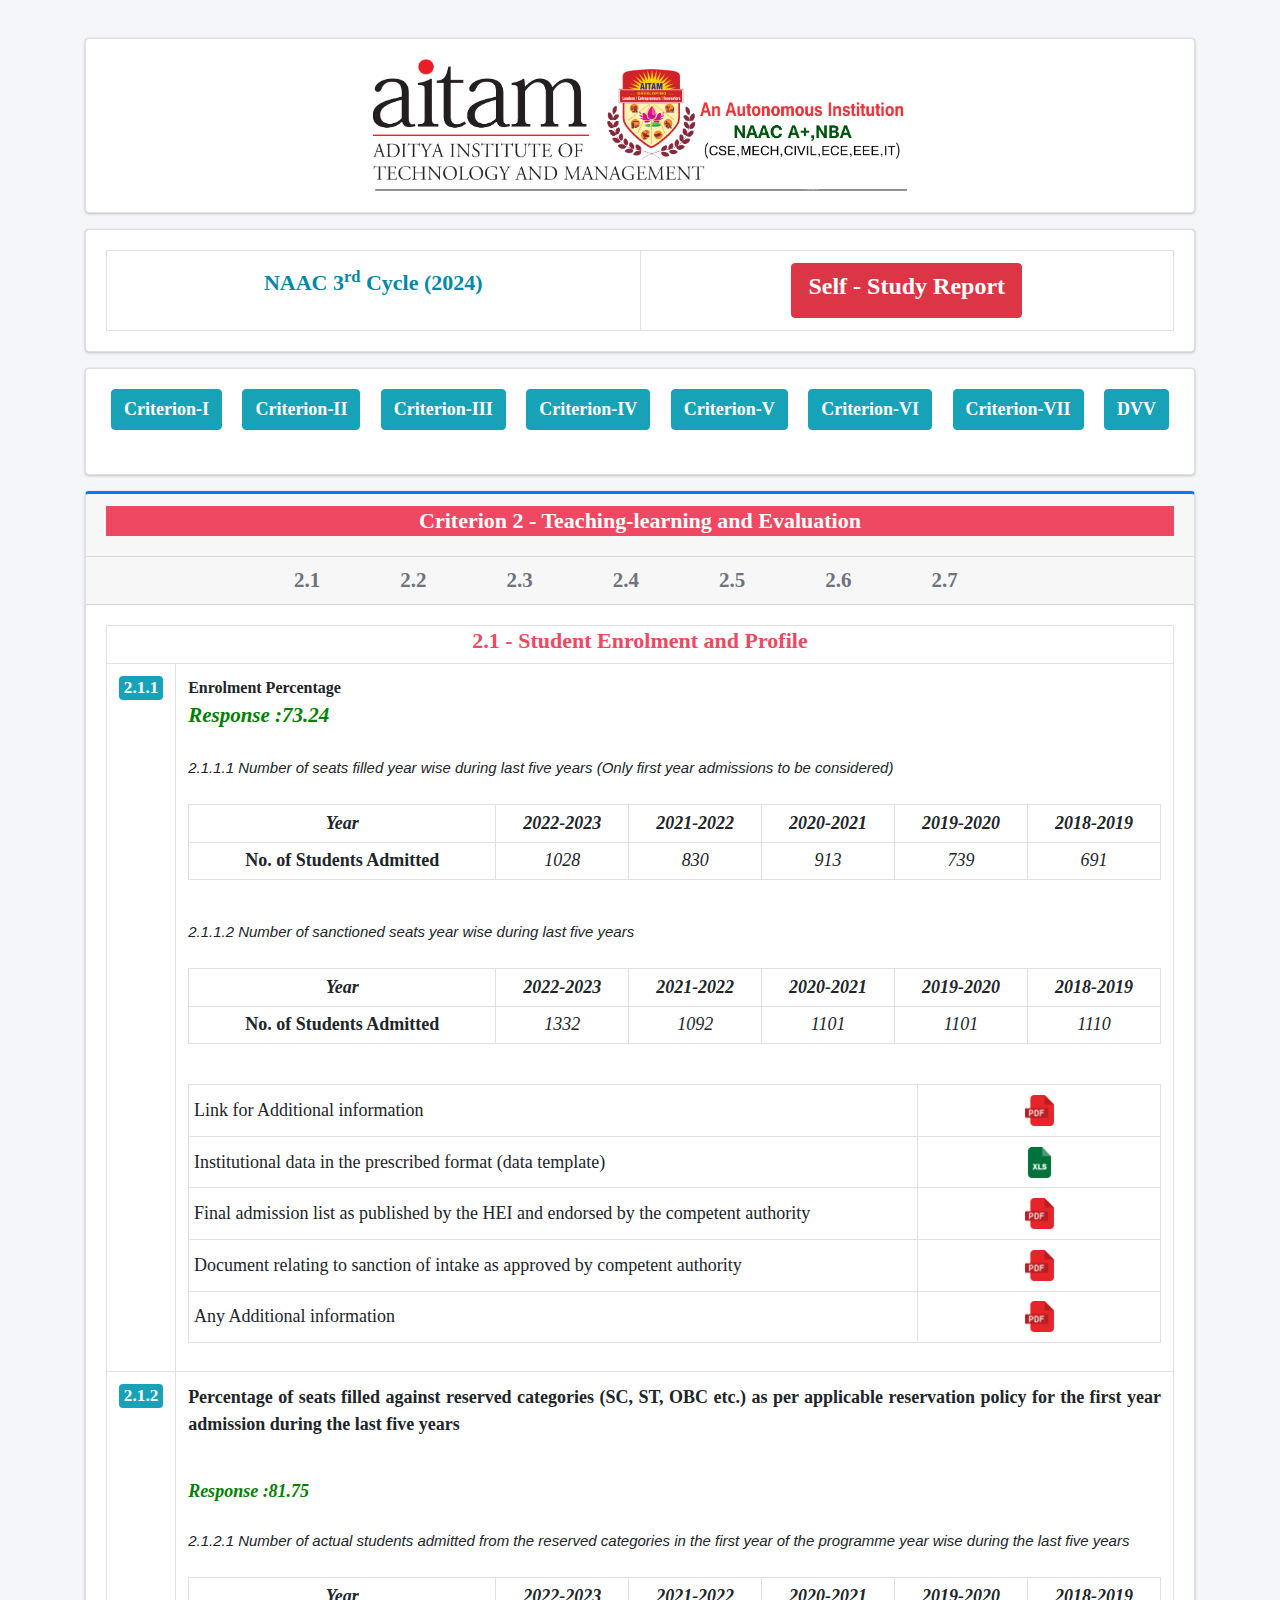
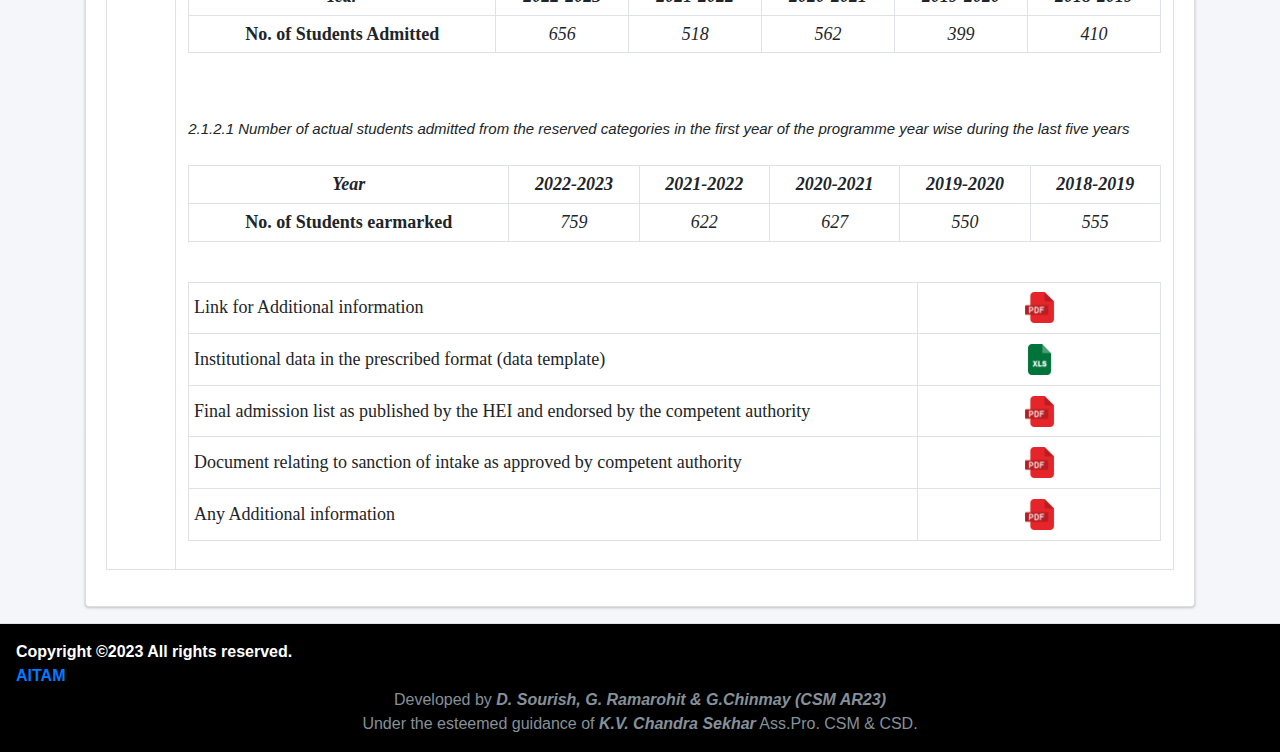
==== 2.html @ ec2504e3 "developed till 2.4.1" ====
<!DOCTYPE html>
<html lang="en">

<head>
  <meta charset="utf-8">
  <meta name="viewport" content="width=device-width, initial-scale=1">
  <title>AITAM | NAAC</title>

  <!-- Google Font: Source Sans Pro -->
  <link rel="stylesheet"
    href="https://fonts.googleapis.com/css?family=Source+Sans+Pro:300,400,400i,700&display=fallback">
  <!-- Font Awesome Icons -->
  <link rel="stylesheet" href="icons.css">
  <!-- Theme style -->
  <link rel="stylesheet" href="styles.css">
  <script src="https://cdn.jsdelivr.net/npm/bootstrap@5.0.0/dist/js/bootstrap.bundle.min.js"></script>
  <!-- Bootstrap CSS -->
  <link rel="stylesheet" href="https://stackpath.bootstrapcdn.com/bootstrap/4.3.1/css/bootstrap.min.css">

  <!-- Bootstrap JS and Popper.js -->
  <script src="https://code.jquery.com/jquery-3.3.1.slim.min.js"></script>
  <script src="https://cdnjs.cloudflare.com/ajax/libs/popper.js/1.14.7/umd/popper.min.js"></script>
  <script src="https://stackpath.bootstrapcdn.com/bootstrap/4.3.1/js/bootstrap.min.js"></script>

</head>

<body class="hold-transition layout-top-nav">
  <div class="wrapper">



    <!-- Content Wrapper. Contains page content -->
    <div class="content-wrapper">
      <!-- Content Header (Page header) -->
      <div class="content-header">
        <div class="container">
          <div class="row mb-2">
            <div class="col-sm-6">
            </div><!-- /.col -->
          </div><!-- /.row -->
        </div><!-- /.container-fluid -->
      </div>
      <!-- /.content-header -->

      <!-- Main content -->
      <div class="content">
        <div class="container">
          <style>

          </style>
          <div class="row" align="center">
            <div class="col-lg-12">
              <div class="card">
                <div class="card-body">
                  <a href="https://www.adityatekkali.edu.in/">
                    <img alt="AITAM Logo" src="logo.png">
                  </a>
                </div>
              </div>
            </div>
          </div>
          <div class="row" align="center">
            <div class="col-lg-12">
              <div class="card">
                <div class="card-body">
                  <table class="table table-bordered">
                    <tr>
                      <th style="width:50%;vertical-align: middle;text-align: center;">
                        <p style="color:#0089a7; font-size:22px;font-family: cambria; "><strong>NAAC 3<sup>rd</sup>
                            Cycle (2024)</strong></p>
                      </th>
                      <th style="width:50%; text-align: center;"><a class="btn btn-danger btn-lg padding5 rounded"
                          href="RGM-SSR.pdf" target="_blank">
                          <h4 style="color:#fff; font-family: cambria;"><strong>Self - Study Report </strong> </h4>
                        </a></th>
                    </tr>
                  </table>
                </div>
              </div>
            </div>
          </div>
          <div class="row" align="center">
            <div class="col-lg-12">
              <div class="card">
                <div class="card-body">
                  <a href="criterion1.php" class="btn btn-info" style="font-size:18px;font-family: cambria;"
                    bgcolor="#ee4a62"><b>Criterion-I</b></a>&emsp;
                  <a href="criterion2.php" class="btn btn-info" style="font-size:18px;font-family: cambria;"
                    bgcolor="#ee4a62"><b>Criterion-II</b></a>&emsp;
                  <a href="criterion3.php" class="btn btn-info" style="font-size:18px;font-family: cambria;"
                    bgcolor="#ee4a62"><b>Criterion-III</b></a>&emsp;
                  <a href="criterion4.php" class="btn btn-info" style="font-size:18px;font-family: cambria;"
                    bgcolor="#ee4a62"><b>Criterion-IV</b></a>&emsp;
                  <a href="criterion5.php" class="btn btn-info" style="font-size:18px;font-family: cambria;"
                    bgcolor="#ee4a62"><b>Criterion-V</b></a>&emsp;
                  <a href="criterion6.php" class="btn btn-info" style="font-size:18px;font-family: cambria;"
                    bgcolor="#ee4a62"><b>Criterion-VI</b></a>&emsp;
                  <a href="criterion7.php" class="btn btn-info" style="font-size:18px;font-family: cambria;"
                    bgcolor="#ee4a62"><b>Criterion-VII</b></a>&emsp;
                  <a href="DVV.php" class="btn btn-info" style="font-size:18px;font-family: cambria;"
                    bgcolor="#ee4a62"><b>DVV</b></a>&emsp;
                </div>
              </div>
            </div>
          </div>
          <div class="row">
            <div class="col-lg-12">
              <div class="card card-primary card-outline">
                <div class="card-header">
                  <!--h3 class="card-title m-0">1.1 Curriculum Design and Development</h3-->
                  <h3
                    style="text-align: center;background:#EE4862;line-height:30px;font-size:22px;font-family: cambria;color: #fff;padding: 0px;">
                    <strong> Criterion 2 - Teaching-learning and Evaluation </strong>
                  </h3>
                </div>
                <div class="card-header p-0">
                  <ul class="nav nav-pills">
                    <!--li class="nav-item"><a class="nav-link active" href="#activity" data-toggle="tab">1.1</a></li-->
                    <li>
                      &emsp;&emsp;&emsp;&emsp;&emsp;&emsp;&emsp;&emsp;&emsp;&emsp;&emsp;&emsp;
                    </li>

                    <li class="nav-item">
                      <a class="nav-link" href="#timeline" data-toggle="tab">
                        <strong>
                          <font style="font-size:21px;font-family:cambria;">2.1
                          </font>
                        </strong>
                      </a>
                    </li>
                    <li>&emsp;&emsp;&emsp;</li>
                    <li class="nav-item">
                      <a class="nav-link" href="#timeline1" data-toggle="tab"><strong>
                          <font style="font-size:21px;font-family:cambria;">2.2
                          </font>
                        </strong>
                      </a>
                    </li>
                    <li>&emsp;&emsp;&emsp;</li>
                    <li class="nav-item">
                      <a class="nav-link" href="#timeline2" data-toggle="tab">
                        <strong>
                          <font style="font-size:21px;font-family:cambria;">2.3
                          </font>
                        </strong>
                      </a>
                    </li>
                    <li>&emsp;&emsp;&emsp;</li>
                    <li class="nav-item"><a class="nav-link" href="#timeline3" data-toggle="tab"><strong>
                          <font style="font-size:21px;font-family:cambria;">2.4
                          </font>
                        </strong>
                      </a>
                    </li>
                    <li>&emsp;&emsp;&emsp;</li>
                    <li class="nav-item"><a class="nav-link" href="#timeline4" data-toggle="tab"><strong>
                          <font style="font-size:21px;font-family:cambria;">2.5
                          </font>
                        </strong>
                      </a>
                    </li>
                    <li>&emsp;&emsp;&emsp;</li>
                    <li class="nav-item"><a class="nav-link" href="#timeline5" data-toggle="tab"><strong>
                          <font style="font-size:21px;font-family:cambria;">2.6
                          </font>
                        </strong>
                      </a>
                    </li>
                    <li>&emsp;&emsp;&emsp;</li>
                    <li class="nav-item"><a class="nav-link" href="#timeline6" data-toggle="tab"><strong>
                          <font style="font-size:21px;font-family:cambria;">2.7
                          </font>
                        </strong>
                      </a>
                    </li>


                    <!--li>  <button type="button" class="btn btn-danger" href="#timeline" data-toggle="tab">1.1</button>&emsp; </li-->
                  </ul>
                </div><!-- /.card-header -->
                <div class="card-body">
                  <div class="tab-content">

                    <!-- /.tab-pane -->
                    <div class="active tab-pane" id="timeline">
                      <table class="table table-bordered">
                        <tr>
                          <td colspan="2">
                            <h3
                              style="text-align: center;line-height:05px;font-size:22px;font-family: cambria;color: #EE4862;">
                              <strong> 2.1 - Student Enrolment and Profile </strong>
                            </h3>
                          </td>
                        <tr>
                          <td style="font-family:cambria">
                            <span class="badge badge-info">
                              <big><big>2.1.1</big></big>
                            </span>
                            <!--<br>Q<sub>l</sub>M <br>(20)-->
                          </td>
                          <td align='justify'>
                            <b style="font-size:16px;font-family: cambria;color:;">Enrolment Percentage</b>
                            <br>
                            <b style="font-size:21px;font-family: cambria;color:green;"><i>Response :73.24</i></b>
                            <br>
                            <br>
                            <i style="font-size: 15px;">2.1.1.1 Number of seats filled year wise during last five years
                              (Only first year admissions to be considered)</i>
                            <br>
                            <br>
                            <table class="table table-hover table-sm table-bordered col-md-12"
                              style='margin-left: auto; margin-right: auto;'>
                              <tr>
                                <td align='center' style="vertical-align: middle; font-family: cambria;font-size:18px;">
                                  <i class='fas fa-pdf-file'><b>Year</b> </i>
                                </td>
                                <td align='center' style="vertical-align: middle; font-family: cambria;font-size:18px;">
                                  <i class='fas fa-pdf-file'><b>2022-2023</b> </i>
                                </td>
                                <td align='center' style="vertical-align: middle; font-family: cambria;font-size:18px;">
                                  <i class='fas fa-pdf-file'><b>2021-2022</b> </i>
                                </td>
                                <td align='center' style="vertical-align: middle; font-family: cambria;font-size:18px;">
                                  <i class='fas fa-pdf-file'><b>2020-2021</b> </i>
                                </td>
                                <td align='center' style="vertical-align: middle; font-family: cambria;font-size:18px;">
                                  <i class='fas fa-pdf-file'><b>2019-2020</b> </i>
                                </td>
                                <td align='center' style="vertical-align: middle; font-family: cambria;font-size:18px;">
                                  <i class='fas fa-pdf-file'><b>2018-2019</b> </i>
                                </td>

                              </tr>
                              <tr>
                                <td align='center' style="vertical-align: middle; font-family: cambria;font-size:18px;">
                                  <b>No. of Students Admitted</b>
                                </td>
                                <td align='center' style="vertical-align: middle; font-family: cambria;font-size:18px;">
                                  <i class='fas fa-pdf-file'>1028 </i>
                                </td>
                                <td align='center' style="vertical-align: middle; font-family: cambria;font-size:18px;">
                                  <i class='fas fa-pdf-file'>830 </i>
                                </td>
                                <td align='center' style="vertical-align: middle; font-family: cambria;font-size:18px;">
                                  <i class='fas fa-pdf-file'>913 </i>
                                </td>
                                <td align='center' style="vertical-align: middle; font-family: cambria;font-size:18px;">
                                  <i class='fas fa-pdf-file'>739 </i>
                                </td>
                                <td align='center' style="vertical-align: middle; font-family: cambria;font-size:18px;">
                                  <i class='fas fa-pdf-file'>691 </i>
                                </td>

                              </tr>

                            </table>
                            <br>
                            <i style="font-size: 15px;">2.1.1.2 Number of sanctioned seats year wise during last five
                              years</i>
                            <br>
                            <br>
                            <table class="table table-hover table-sm table-bordered col-md-12"
                              style='margin-left: auto; margin-right: auto;'>
                              <tr>
                                <td align='center' style="vertical-align: middle; font-family: cambria;font-size:18px;">
                                  <i class='fas fa-pdf-file'><b>Year</b> </i>
                                </td>
                                <td align='center' style="vertical-align: middle; font-family: cambria;font-size:18px;">
                                  <i class='fas fa-pdf-file'><b>2022-2023</b> </i>
                                </td>
                                <td align='center' style="vertical-align: middle; font-family: cambria;font-size:18px;">
                                  <i class='fas fa-pdf-file'><b>2021-2022</b> </i>
                                </td>
                                <td align='center' style="vertical-align: middle; font-family: cambria;font-size:18px;">
                                  <i class='fas fa-pdf-file'><b>2020-2021</b> </i>
                                </td>
                                <td align='center' style="vertical-align: middle; font-family: cambria;font-size:18px;">
                                  <i class='fas fa-pdf-file'><b>2019-2020</b> </i>
                                </td>
                                <td align='center' style="vertical-align: middle; font-family: cambria;font-size:18px;">
                                  <i class='fas fa-pdf-file'><b>2018-2019</b> </i>
                                </td>

                              </tr>
                              <tr>
                                <td align='center' style="vertical-align: middle; font-family: cambria;font-size:18px;">
                                  <b>No. of Students Admitted</b>
                                </td>
                                <td align='center' style="vertical-align: middle; font-family: cambria;font-size:18px;">
                                  <i class='fas fa-pdf-file'>1332 </i>
                                </td>
                                <td align='center' style="vertical-align: middle; font-family: cambria;font-size:18px;">
                                  <i class='fas fa-pdf-file'>1092 </i>
                                </td>
                                <td align='center' style="vertical-align: middle; font-family: cambria;font-size:18px;">
                                  <i class='fas fa-pdf-file'>1101 </i>
                                </td>
                                <td align='center' style="vertical-align: middle; font-family: cambria;font-size:18px;">
                                  <i class='fas fa-pdf-file'>1101 </i>
                                </td>
                                <td align='center' style="vertical-align: middle; font-family: cambria;font-size:18px;">
                                  <i class='fas fa-pdf-file'>1110 </i>
                                </td>

                              </tr>

                            </table>
                            <br>
                            <table class="table table-hover table-sm table-bordered col-md-12"
                              style='margin-left: auto; margin-right: auto;'>
                              <tr>
                                <td align='left' style="vertical-align: middle; font-family: cambria;font-size:18px;">
                                  Link for Additional information
                                </td>
                                <td width='25%' align='center'><button class="btn btn-sm "><i
                                      class='fas fa-pdf-file'></i><a href="pdf/C1/1.1.1_1693706512_12856.pdf"
                                      target="_blank"><img src="pdf.png"></button> </a></td>
                              </tr>
                              <tr>
                                <td align='left' style="vertical-align: middle; font-family: cambria;font-size:18px;">
                                  Institutional data in the prescribed format (data template)
                                </td>
                                <td width='25%' align='center'><button class="btn btn-sm "><i
                                      class='fas fa-pdf-file'></i><a href="pdf/C1/1.1.1_1693706512_12856.pdf"
                                      target="_blank"><img src="xls.png"></button> </a></td>
                              </tr>
                              <tr>
                                <td align='left' style="vertical-align: middle; font-family: cambria;font-size:18px;">
                                  Final admission list as published by the HEI and endorsed by the competent authority
                                </td>
                                <td width='25%' align='center'><button class="btn btn-sm "><i
                                      class='fas fa-pdf-file'></i><a href="pdf/C1/1.1.1_1693706512_12856.pdf"
                                      target="_blank"><img src="pdf.png"></button> </a></td>
                              </tr>
                              <tr>
                                <td align='left' style="vertical-align: middle; font-family: cambria;font-size:18px;">
                                  Document relating to sanction of intake as approved by competent authority
                                </td>
                                <td width='25%' align='center'><button class="btn btn-sm "><i
                                      class='fas fa-pdf-file'></i><a href="pdf/C1/1.1.1_1693706512_12856.pdf"
                                      target="_blank"><img src="pdf.png"></button> </a></td>
                              </tr>
                              <tr>
                                <td align='left' style="vertical-align: middle; font-family: cambria;font-size:18px;">
                                  Any Additional information
                                </td>
                                <td width='25%' align='center'><button class="btn btn-sm "><i
                                      class='fas fa-pdf-file'></i><a href="pdf/C1/1.1.1_1693706512_12856.pdf"
                                      target="_blank"><img src="pdf.png"></button> </a></td>
                              </tr>

                            </table>
                          </td>

                        </tr>
                        <tr>
                          <td style="font-family:cambria"> <span class="badge badge-info"><big><big> <b>2.1.2
                                  </b></big></big></span><!--<br>Q<sub>n</sub>M <br>(20)--></td>
                          <td align='justify'>
                            <p class="margin-bottom-0"><b style="font-size:18px;font-family: cambria;color:;">Percentage
                                of seats filled against reserved categories (SC, ST, OBC etc.) as per applicable
                                reservation policy for the first year admission during the last five years</b></p>
                            <br>
                            <b style="font-size:18px;font-family: cambria;color:green;"><i>Response :81.75</i></b>
                            <br>
                            <br>
                            <i style="font-size: 15px;">2.1.2.1 Number of actual students admitted from the reserved
                              categories in the first year of the programme year wise during the last five years</i>
                            <br>
                            <br>
                            <table class="table table-hover table-sm table-bordered col-md-12"
                              style='margin-left: auto; margin-right: auto;'>
                              <tr>
                                <td align='center' style="vertical-align: middle; font-family: cambria;font-size:18px;">
                                  <i class='fas fa-pdf-file'><b>Year</b> </i>
                                </td>
                                <td align='center' style="vertical-align: middle; font-family: cambria;font-size:18px;">
                                  <i class='fas fa-pdf-file'><b>2022-2023</b> </i>
                                </td>
                                <td align='center' style="vertical-align: middle; font-family: cambria;font-size:18px;">
                                  <i class='fas fa-pdf-file'><b>2021-2022</b> </i>
                                </td>
                                <td align='center' style="vertical-align: middle; font-family: cambria;font-size:18px;">
                                  <i class='fas fa-pdf-file'><b>2020-2021</b> </i>
                                </td>
                                <td align='center' style="vertical-align: middle; font-family: cambria;font-size:18px;">
                                  <i class='fas fa-pdf-file'><b>2019-2020</b> </i>
                                </td>
                                <td align='center' style="vertical-align: middle; font-family: cambria;font-size:18px;">
                                  <i class='fas fa-pdf-file'><b>2018-2019</b> </i>
                                </td>

                              </tr>
                              <tr>
                                <td align='center' style="vertical-align: middle; font-family: cambria;font-size:18px;">
                                  <b>No. of Students Admitted</b>
                                </td>
                                <td align='center' style="vertical-align: middle; font-family: cambria;font-size:18px;">
                                  <i class='fas fa-pdf-file'>656 </i>
                                </td>
                                <td align='center' style="vertical-align: middle; font-family: cambria;font-size:18px;">
                                  <i class='fas fa-pdf-file'>518 </i>
                                </td>
                                <td align='center' style="vertical-align: middle; font-family: cambria;font-size:18px;">
                                  <i class='fas fa-pdf-file'>562 </i>
                                </td>
                                <td align='center' style="vertical-align: middle; font-family: cambria;font-size:18px;">
                                  <i class='fas fa-pdf-file'>399 </i>
                                </td>
                                <td align='center' style="vertical-align: middle; font-family: cambria;font-size:18px;">
                                  <i class='fas fa-pdf-file'>410 </i>
                                </td>

                              </tr>

                            </table>
                            <br>
                            <br>
                            <i style="font-size: 15px;">2.1.2.1 Number of actual students admitted from the reserved
                              categories in the first year of the programme year wise during the last five years</i>
                            <br>
                            <br>
                            <table class="table table-hover table-sm table-bordered col-md-12"
                              style='margin-left: auto; margin-right: auto;'>
                              <tr>
                                <td align='center' style="vertical-align: middle; font-family: cambria;font-size:18px;">
                                  <i class='fas fa-pdf-file'><b>Year</b> </i>
                                </td>
                                <td align='center' style="vertical-align: middle; font-family: cambria;font-size:18px;">
                                  <i class='fas fa-pdf-file'><b>2022-2023</b> </i>
                                </td>
                                <td align='center' style="vertical-align: middle; font-family: cambria;font-size:18px;">
                                  <i class='fas fa-pdf-file'><b>2021-2022</b> </i>
                                </td>
                                <td align='center' style="vertical-align: middle; font-family: cambria;font-size:18px;">
                                  <i class='fas fa-pdf-file'><b>2020-2021</b> </i>
                                </td>
                                <td align='center' style="vertical-align: middle; font-family: cambria;font-size:18px;">
                                  <i class='fas fa-pdf-file'><b>2019-2020</b> </i>
                                </td>
                                <td align='center' style="vertical-align: middle; font-family: cambria;font-size:18px;">
                                  <i class='fas fa-pdf-file'><b>2018-2019</b> </i>
                                </td>

                              </tr>
                              <tr>
                                <td align='center' style="vertical-align: middle; font-family: cambria;font-size:18px;">
                                  <b>No. of Students earmarked</b>
                                </td>
                                <td align='center' style="vertical-align: middle; font-family: cambria;font-size:18px;">
                                  <i class='fas fa-pdf-file'>759 </i>
                                </td>
                                <td align='center' style="vertical-align: middle; font-family: cambria;font-size:18px;">
                                  <i class='fas fa-pdf-file'>622 </i>
                                </td>
                                <td align='center' style="vertical-align: middle; font-family: cambria;font-size:18px;">
                                  <i class='fas fa-pdf-file'>627 </i>
                                </td>
                                <td align='center' style="vertical-align: middle; font-family: cambria;font-size:18px;">
                                  <i class='fas fa-pdf-file'>550 </i>
                                </td>
                                <td align='center' style="vertical-align: middle; font-family: cambria;font-size:18px;">
                                  <i class='fas fa-pdf-file'>555 </i>
                                </td>


                              </tr>

                            </table>
                            <br>
                            <table class="table table-hover table-sm table-bordered col-md-12"
                              style='margin-left: auto; margin-right: auto;'>
                              <tr>
                                <td align='left' style="vertical-align: middle; font-family: cambria;font-size:18px;">
                                  Link for Additional information
                                </td>
                                <td width='25%' align='center'><button class="btn btn-sm "><i
                                      class='fas fa-pdf-file'></i><a href="pdf/C1/1.1.1_1693706512_12856.pdf"
                                      target="_blank"><img src="pdf.png"></button> </a></td>
                              </tr>
                              <tr>
                                <td align='left' style="vertical-align: middle; font-family: cambria;font-size:18px;">
                                  Institutional data in the prescribed format (data template)
                                </td>
                                <td width='25%' align='center'><button class="btn btn-sm "><i
                                      class='fas fa-pdf-file'></i><a href="pdf/C1/1.1.1_1693706512_12856.pdf"
                                      target="_blank"><img src="xls.png"></button> </a></td>
                              </tr>
                              <tr>
                                <td align='left' style="vertical-align: middle; font-family: cambria;font-size:18px;">
                                  Final admission list as published by the HEI and endorsed by the competent authority
                                </td>
                                <td width='25%' align='center'><button class="btn btn-sm "><i
                                      class='fas fa-pdf-file'></i><a href="pdf/C1/1.1.1_1693706512_12856.pdf"
                                      target="_blank"><img src="pdf.png"></button> </a></td>
                              </tr>
                              <tr>
                                <td align='left' style="vertical-align: middle; font-family: cambria;font-size:18px;">
                                  Document relating to sanction of intake as approved by competent authority
                                </td>
                                <td width='25%' align='center'><button class="btn btn-sm "><i
                                      class='fas fa-pdf-file'></i><a href="pdf/C1/1.1.1_1693706512_12856.pdf"
                                      target="_blank"><img src="pdf.png"></button> </a></td>
                              </tr>
                              <tr>
                                <td align='left' style="vertical-align: middle; font-family: cambria;font-size:18px;">
                                  Any Additional information
                                </td>
                                <td width='25%' align='center'><button class="btn btn-sm "><i
                                      class='fas fa-pdf-file'></i><a href="pdf/C1/1.1.1_1693706512_12856.pdf"
                                      target="_blank"><img src="pdf.png"></button> </a></td>
                              </tr>

                            </table>
                          </td>
                        </tr>
                      </table>
                    </div>
                    <!-- /.tab-pane -->

                    <div class="tab-pane" id="timeline1">

                      <table class="table table-bordered">
                        <tr>
                          <td colspan="2">
                            <h3
                              style="text-align: center;line-height:05px;font-size:22px;font-family: cambria;color: #cc0000;">
                              <strong> 2.2 - Catering to Student Diversity </strong>
                            </h3>
                          </td>
                        <tr>
                          <td style="font-family:cambria"> <span
                              class="badge badge-info"><big><big>2.2.1</big></big></span><!--<br>Q<sub>l</sub>M <br>(20)-->
                          </td>
                          <td align='justify'>
                            <b style="font-size:18px;font-family: cambria;color:;">The institution assesses the learning
                              levels of the students and organises special Programmes to cater to differential learning
                              needs of the student</b>
                            <br>
                            <br>
                            <table class="table table-hover table-sm table-bordered col-md-12"
                              style='margin-left: auto; margin-right: auto;'>
                              <tr>
                                <td align='left' style="vertical-align: middle; font-family: cambria;font-size:18px;">
                                  Link for Additional information</button>
                                </td>
                                <td width='25%' align='center'><button class="btn btn-sm "><i
                                      class='fas fa-pdf-file'></i>
                                    <a href="pdf/C1/1.2.1_1693722669_12856.pdf" target="_blank"><img
                                        src="pdf.png"></button></a></td>
                              </tr>
                              <tr>
                                <td align='left' style="vertical-align: middle; font-family: cambria;font-size:18px;">
                                  Any Additional information</button>
                                </td>
                                <td width='25%' align='center'><button class="btn btn-sm "><i
                                      class='fas fa-pdf-file'></i>
                                    <a href="https://rgmcet.edu.in/NAAC/2023/1.2/1.2.1%20Index.pdf" target="_blank"><img
                                        src="pdf.png"></button></a>
                                </td>
                              </tr>
                            </table>
                          </td>
                        </tr>
                        <td style="font-family:cambria"> <span
                            class="badge badge-info"><big><big>2.2.1</big></big></span><!--<br>Q<sub>l</sub>M <br>(20)-->
                        </td>
                        <td align='justify'>
                          <b style="font-size:18px;font-family: cambria;color:;">Student - Full time teacher ratio (Data
                            for the latest completed academic year)</b><br>
                          <b style="font-size:21px;font-family: cambria;color:green;">Response 13.43</b>
                          <br>
                          <table class="table table-hover table-sm table-bordered col-md-12"
                            style='margin-left: auto; margin-right: auto;'>
                            <tr>
                              <td align='left' style="vertical-align: middle; font-family: cambria;font-size:18px;">
                                List showing the number of students in each of the programs for the latest completed    
                                  academic year across all semesters
                              </td>
                              <td width='25%' align='center'><button class="btn btn-sm "><i
                                    class='fas fa-pdf-file'></i><a href="pdf/C1/1.1.1_1693706512_12856.pdf"
                                    target="_blank"><img src="pdf.png"></button> </a></td>
                            </tr>
                            <tr>
                              <td align='left' style="vertical-align: middle; font-family: cambria;font-size:18px;">
                                Certified list of full time teachers along with the departmental affiliation in the
                                latest completed academic year.
                              </td>
                              <td width='25%' align='center'><button class="btn btn-sm "><i
                                    class='fas fa-pdf-file'></i><a href="pdf/C1/1.1.1_1693706512_12856.pdf"
                                    target="_blank"><img src="pdf.png"></button> </a></td>
                            </tr>
                            <tr>
                              <td align='left' style="vertical-align: middle; font-family: cambria;font-size:18px;">
                                Any Additional information
                              </td>
                              <td width='25%' align='center'><button class="btn btn-sm "><i
                                    class='fas fa-pdf-file'></i><a href="pdf/C1/1.1.1_1693706512_12856.pdf"
                                    target="_blank"><img src="pdf.png"></button> </a></td>
                            </tr>

                          </table>
                      </table>
                    </div>
                    <div class="tab-pane" id="timeline2">
                      <table class="table table-bordered">
                        <tr>
                          <td colspan="2">
                            <h3
                              style="text-align: center;line-height:05px;font-size:22px;font-family: cambria;color: #cc0000;">
                              <strong> 2.3- Teaching- Learning Process</strong>
                            </h3>
                          </td>
                        <tr>
                          <td style="font-family:cambria"> <span
                              class="badge badge-info"><big><big>2.3.1</big></big></span><!--<br>Q<sub>l</sub>M <br>(20)-->
                          </td>
                          <td align='justify'>
                            <b style="font-size:18px;font-family: cambria;color:;">Student centric methods, such as
                              experiential learning, participative learning and problem solving methodologies are used
                              for enhancing learning experience and teachers use ICT- enabled tools including online
                              resources for effective teaching and learning process</b><br>
                            <br>
                            <table class="table table-hover table-sm table-bordered col-md-12"
                              style='margin-left: auto; margin-right: auto;'>
                              <tr>
                                <td align='left' style="vertical-align: middle; font-family: cambria;font-size:18px;"><i
                                    class='fas fa-pdf-file'></i> Link for Additional information</button>
                                </td>
                                <td width='25%' align='center'><button class="btn btn-sm "><i
                                      class='fas fa-pdf-file'></i>
                                    <a href="pdf/C1/1.3.1_1694408350_12856.pdf" target="_blank"><img
                                        src="pdf.png"></button>
                                  </a>
                                </td>
                              </tr>
                              <tr>
                                <td align='left' style="vertical-align: middle; font-family: cambria;font-size:18px;">
                                  Any Additional information</button>
                                </td>
                                <td width='25%' align='center'><button class="btn btn-sm "><i
                                      class='fas fa-pdf-file'></i><a href="#" target="_blank"><img
                                        src="pdf.png"></button></a></td>
                              </tr>

                            </table>
                          </td>
                        </tr>
                        <tr>
                          <td style="font-family:cambria"> <span class="badge badge-info"><big><big> <b>2.3.2
                                  </b></big></big></span><!--<br>Q<sub>n</sub>M <br>(20)--></td>
                          <td align='justify'>
                            <p class="margin-bottom-0"><b style="font-size:18px;font-family: cambria;color:;">The
                                institution adopts effective Mentor-Mentee Schemes to address academics and
                                student-psychological issues</b></p>
                            <br>
                            <table class="table table-hover table-sm table-bordered col-md-12"
                              style='margin-left: auto; margin-right: auto;'>
                              <tr>
                                <td align='left' style="vertical-align: middle; font-family: cambria;font-size:18px;"><i
                                    class='fas fa-pdf-file'></i> Link for Additional information</button>
                                </td>
                                <td width='25%' align='center'><button class="btn btn-sm "><i
                                      class='fas fa-pdf-file'></i><a href="pdf/C1/1.3.2_1694409764_12856.pdf"
                                      target="_blank"><img src="pdf.png"></button> </a></td>
                              </tr>
                              <tr>
                                <td align='left' style="vertical-align: middle; font-family: cambria;font-size:18px;">
                                  List of Active mentors </td>
                                <td width='25%' align='center'><button class="btn btn-sm "><i
                                      class='fas fa-pdf-file'></i><a href="pdf/C1/1.3.2_1694409773_12856.pdf"
                                      target="_blank"><img src="pdf.png"></button></a></td>
                              </tr>
                              <tr>
                                <td align='left' style="vertical-align: middle; font-family: cambria;font-size:18px;">
                                  Any Additional information</button>
                                </td>
                                <td width='25%' align='center'><button class="btn btn-sm "><i
                                      class='fas fa-pdf-file'></i><a href="pdf/C1/1.3.2_1694410050_12856.xlsx"
                                      target="_blank"><img src="pdf.png"></button></a></td>
                              </tr>
                            </table>
                          </td>
                        </tr>
                        <tr>
                          <td style="font-family:cambria"> <span class="badge badge-info"><big><big> <b>2.3.3
                                  </b></big></big></span><!--<br>Q<sub>n</sub>M <br>(20)--></td>
                          <td align='justify'>
                            <p class="margin-bottom-0"><b
                                style="font-size:18px;font-family: cambria;color:;">Preparation and adherence of
                                Academic Calendar and Teaching plans by the institution Describe the Preparation and
                                adherence to Academic Calendar and Teaching plans by the institution.</b></p>
                            <br>
                            <table class="table table-hover table-sm table-bordered col-md-12"
                              style='margin-left: auto; margin-right: auto;'>
                              <tr>
                                <td align='left' style="vertical-align: middle; font-family: cambria;font-size:18px;"><i
                                    class='fas fa-pdf-file'></i> Link for Additional information
                                </td>
                                <td width='25%' align='center'><button class="btn btn-sm "><i
                                      class='fas fa-pdf-file'></i><a href="pdf/C1/1.3.3_1694323119_12856.pdf"
                                      target="_blank"><img src="pdf.png"></button> </a></td>
                              </tr>
                              <tr>
                                <td align='left' style="vertical-align: middle; font-family: cambria;font-size:18px;">
                                  Any Additional information</button>
                                </td>
                                <td width='25%' align='center'><button class="btn btn-sm "><i
                                      class='fas fa-pdf-file'></i><a href="pdf/C1/1.3.3_1694324035_12856.pdf"
                                      target="_blank"><img src="pdf.png"></button></a></td>
                              </tr>

                            </table>
                          </td>
                        </tr>
                      </table>
                    </div>

                    <div class="tab-pane" id="timeline3">
                      <table class="table table-bordered">
                        <tr>
                          <td colspan="2">
                            <h3
                              style="text-align: center;line-height:05px;font-size:22px;font-family: cambria;color: #cc0000;">
                              <strong> 2.4 - Teacher Profile and Quality</strong>
                            </h3>
                          </td>
                        <tr>
                          <td style="font-family:cambria"> <span
                              class="badge badge-info"><big><big>2.4.1</big></big></span><!--<br>Q<sub>l</sub>M <br>(20)-->
                          </td>
                          <td align='justify'>
                            <b style="font-size:18px;font-family: cambria;color:;">Average percentage of full time
                              teachers appointed against the number of sanctioned posts year wise during the last five
                              years</b>
                            <br><br>
                            <p style="font-family:cambria; color:green; font-size:20px"><strong><i>Response : 100 </strong></i></p>
                            <i class='fas fa-pdf-file'>2.4.1.1 Number of sanctioned posts year wise during the last five years</i>
                            <br>
                            <table class="table table-hover table-sm table-bordered col-md-12" style='margin-left: auto; margin-right: auto;'>
                              <tr>
                                <td>
                                  <b>
                                  Year
                                  </b>
                                </td>
                                <td><b>2022-23</b></td>
                                <td><b>2021-22</b></td>
                                <td><b>2020-21</b></td>
                                <td><b>2019-20</b></td>
                                <td><b>2018-19</b></td>
                              </tr>
                              <tr>
                                <td><b>No. of sanctioned posts</b></td>
                                <td>295</td>
                                <td>273</td>
                                <td>282</td>
                                <td>236</td>
                                <td>262</td>
                              </tr>
                            </table>
                            <br>
                            <br>
                            <table class="table table-hover table-sm table-bordered col-md-12" style='margin-left: auto; margin-right: auto;'>
                              <tr>
                                <td align='left' style="vertical-align: middle; font-family: cambria;font-size:18px;"><i
                                    class='fas fa-pdf-file'></i> Sanction letters indicating number of posts sanctioned by the competent authority </button>
                                </td>
                                <td width='25%' align='center'><button class="btn btn-sm "><i
                                      class='fas fa-pdf-file'></i><a href="pdf/C1/1.4.1_1694341531_12856.pdf"
                                      target="_blank"><img src="pdf.png"></button> </a></td>
                              </tr>
                              <tr>
                                <td align='left' style="vertical-align: middle; font-family: cambria;font-size:18px;"><i
                                    class='fas fa-pdf-file'></i> Provide the relevant information in institutional website as part of public disclosure</button>
                                </td>
                                <td width='25%' align='center'><button class="btn btn-sm "><i
                                      class='fas fa-pdf-file'></i><a href="pdf/C1/1.4.1_1694340987_12856.pdf"
                                      target="_blank"><img src="pdf.png"></button> </a></td>
                              </tr>
                              <tr>
                                <td align='left' style="vertical-align: middle; font-family: cambria;font-size:18px;">
                                  Institutional data in the prescribed format (data template)</button>
                                </td>
                                <td width='25%' align='center'><button class="btn btn-sm "><i
                                      class='fas fa-pdf-file'></i><a href="#" target="_blank"><img
                                        src="xls.png"></button></a></td>
                              </tr>
                              <tr>
                                <td align='left' style="vertical-align: middle; font-family: cambria;font-size:18px;">A
                                  Any Additional information</button>
                                </td>
                                <td width='25%' align='center'><button class="btn btn-sm "><i
                                      class='fas fa-pdf-file'></i><a href="#" target="_blank"><img
                                        src="pdf.png"></button></a></td>
                              </tr>

                            </table>
                          </td>
                        </tr>
                      </table>






                    </div>


                    <!-- /.tab-pane -->
                  </div>
                  <!-- /.tab-content -->
                </div><!-- /.card-body -->
              </div>




            </div>
            <!-- /.col-md-6 -->
          </div>
          <!-- /.row -->


        </div><!-- /.container-fluid -->
      </div>
      <!-- /.content -->
    </div>
    <!-- /.content-wrapper -->

    <!-- Control Sidebar -->
    <aside class="control-sidebar control-sidebar-dark">
      <!-- Control sidebar content goes here -->
    </aside>
    <!-- /.control-sidebar -->

    <!-- Main Footer -->
  </div>
  <footer class="main-footer">

    <!-- Default to the left -->
    <strong>Copyright &copy;2023 All rights reserved.<br><a href="https://www.adityatekkali.edu.in/">AITAM</a></strong>
    <!-- To the center -->
    <br>
    <div class="credits">
      Developed by <i><strong>D. Sourish, G. Ramarohit & G.Chinmay (CSM AR23)</strong></i>
      <br>
      Under the esteemed guidance of<i><strong> K.V. Chandra Sekhar</strong></i> Ass.Pro. CSM & CSD.
    </div>

  </footer>

  </div>
  <!-- ./wrapper -->

  <!-- REQUIRED SCRIPTS -->

  <!-- jQuery -->
  <script src="plugins/jquery/jquery.min.js"></script>
  <!-- Bootstrap 4 -->
  <script src="plugins/bootstrap/js/bootstrap.bundle.min.js"></script>
  <!-- AdminLTE App -->
  <script src="dist/js/adminlte.min.js"></script>
</body>

</html>
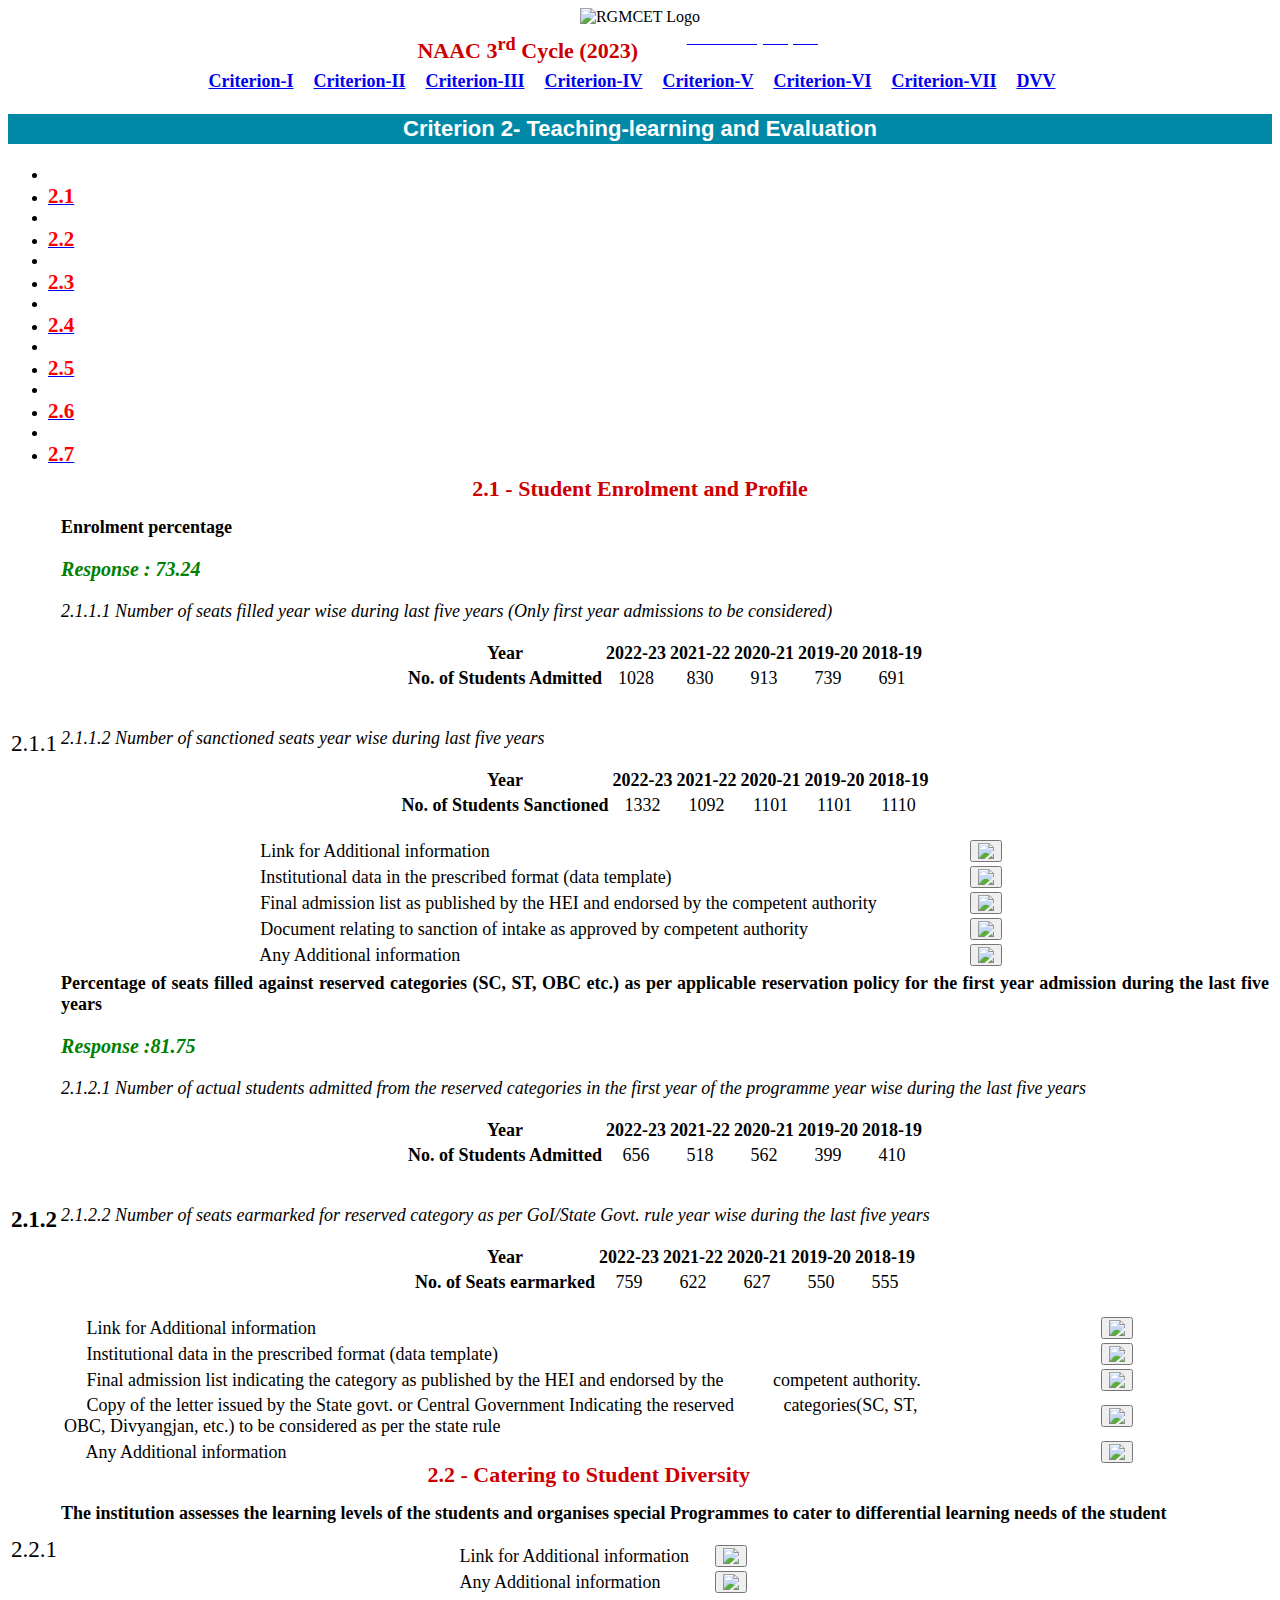
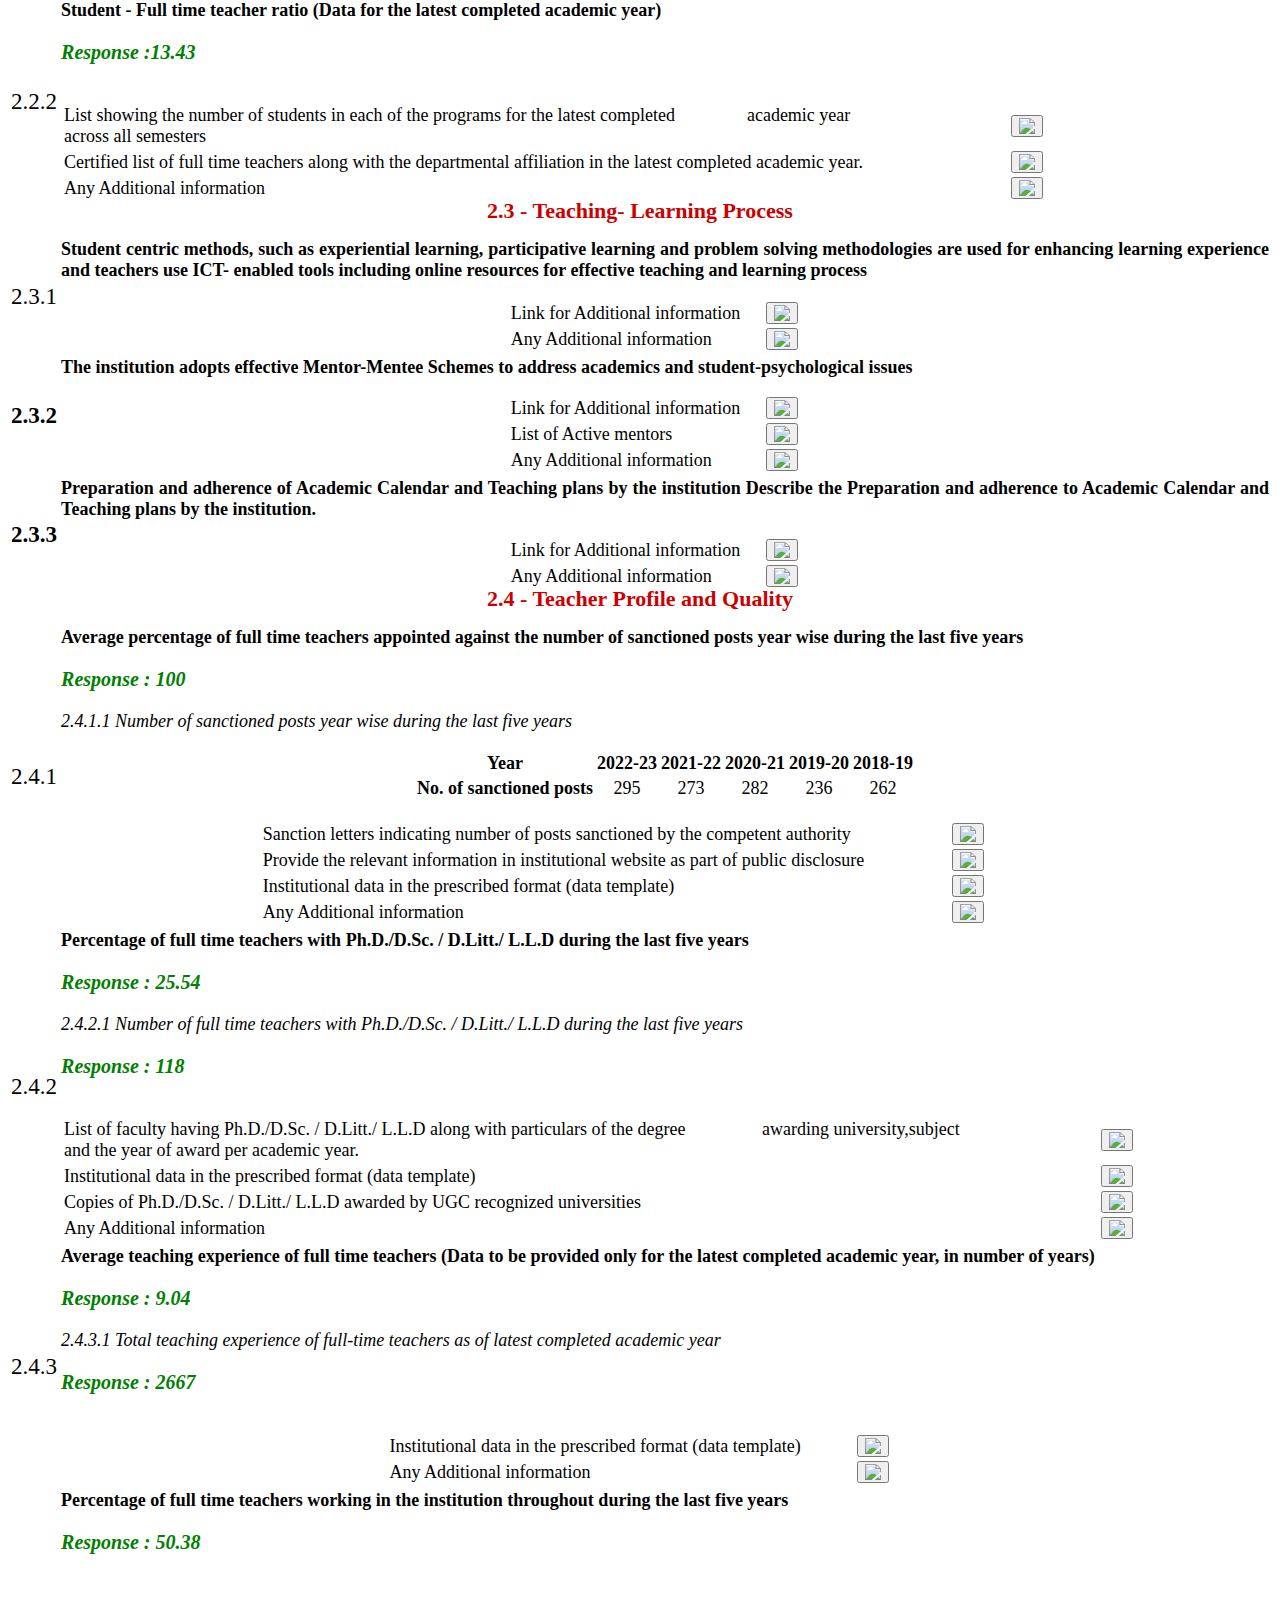
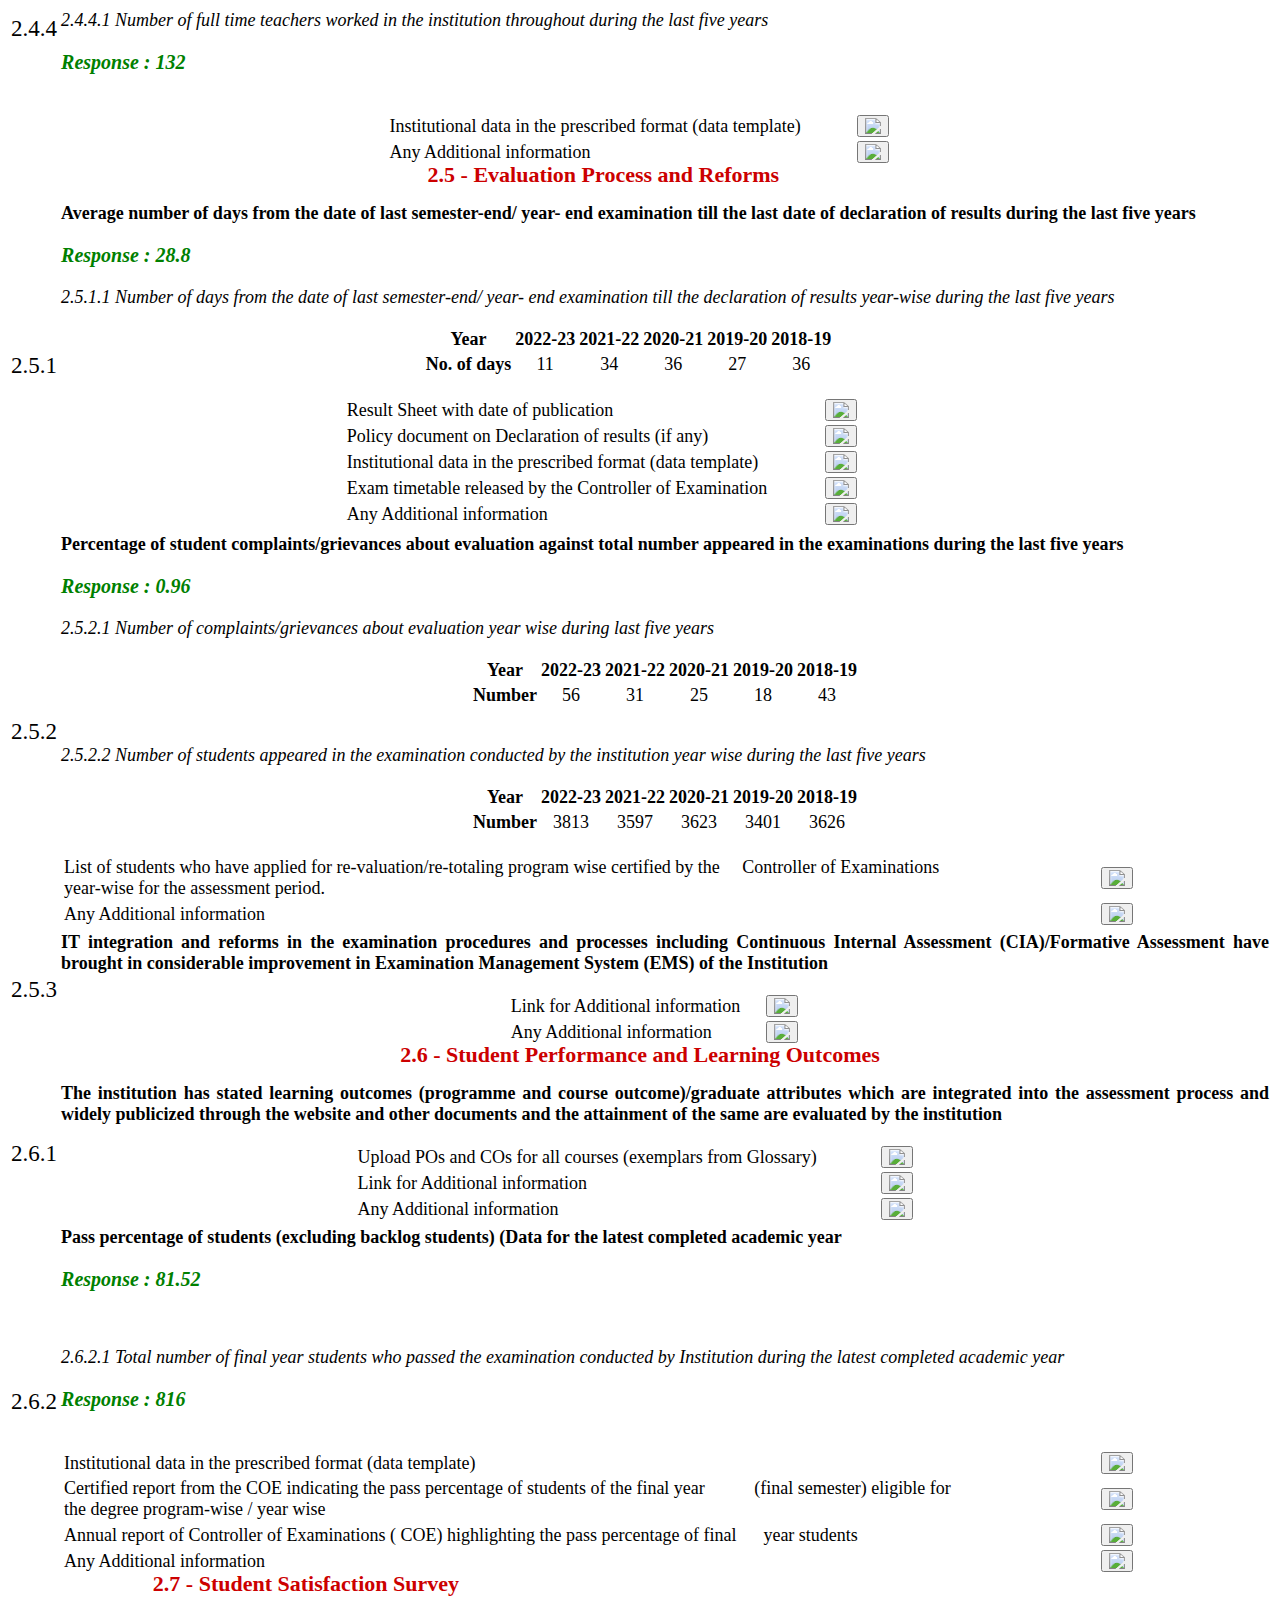
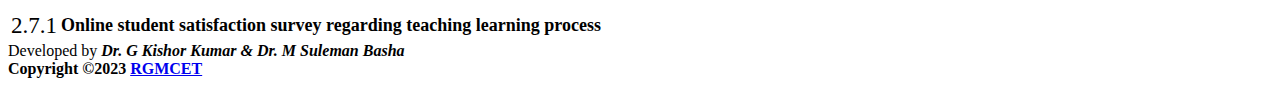
==== commit f55b310f: "adding ram criterions" ====
--- a/2.html
+++ b/2.html
@@ -1,36 +1,22 @@
-<!DOCTYPE html>
-<html lang="en">
-
-<head>
-  <meta charset="utf-8">
-  <meta name="viewport" content="width=device-width, initial-scale=1">
-  <title>AITAM | NAAC</title>
-
-  <!-- Google Font: Source Sans Pro -->
-  <link rel="stylesheet"
-    href="https://fonts.googleapis.com/css?family=Source+Sans+Pro:300,400,400i,700&display=fallback">
-  <!-- Font Awesome Icons -->
-  <link rel="stylesheet" href="icons.css">
-  <!-- Theme style -->
-  <link rel="stylesheet" href="styles.css">
-  <script src="https://cdn.jsdelivr.net/npm/bootstrap@5.0.0/dist/js/bootstrap.bundle.min.js"></script>
-  <!-- Bootstrap CSS -->
-  <link rel="stylesheet" href="https://stackpath.bootstrapcdn.com/bootstrap/4.3.1/css/bootstrap.min.css">
-
-  <!-- Bootstrap JS and Popper.js -->
-  <script src="https://code.jquery.com/jquery-3.3.1.slim.min.js"></script>
-  <script src="https://cdnjs.cloudflare.com/ajax/libs/popper.js/1.14.7/umd/popper.min.js"></script>
-  <script src="https://stackpath.bootstrapcdn.com/bootstrap/4.3.1/js/bootstrap.min.js"></script>
-
-</head>
-
-<body class="hold-transition layout-top-nav">
+<html lang="en" style="height: auto;"><head>
+    <meta charset="utf-8">
+    <meta name="viewport" content="width=device-width, initial-scale=1">
+    <title>RGMCET | NAAC</title>
+  
+    <!-- Google Font: Source Sans Pro -->
+    <link rel="stylesheet" href="https://fonts.googleapis.com/css?family=Source+Sans+Pro:300,400,400i,700&amp;display=fallback">
+    <!-- Font Awesome Icons -->
+    <link rel="stylesheet" href="plugins/fontawesome-free/css/all.min.css">
+    <!-- Theme style -->
+    <link rel="stylesheet" href="dist/css/adminlte.min.css">
+  </head>
+  <body class="layout-top-nav" style="height: auto;">
   <div class="wrapper">
-
-
-
+  
+  
+  
     <!-- Content Wrapper. Contains page content -->
-    <div class="content-wrapper">
+    <div class="content-wrapper" style="min-height: 656.2px;">
       <!-- Content Header (Page header) -->
       <div class="content-header">
         <div class="container">
@@ -41,827 +27,826 @@
         </div><!-- /.container-fluid -->
       </div>
       <!-- /.content-header -->
-
+  
       <!-- Main content -->
       <div class="content">
         <div class="container">
-          <style>
-
-          </style>
-          <div class="row" align="center">
-            <div class="col-lg-12">
-              <div class="card">
-                <div class="card-body">
-                  <a href="https://www.adityatekkali.edu.in/">
-                    <img alt="AITAM Logo" src="logo.png">
-                  </a>
-                </div>
-              </div>
+       <style>
+      
+  </style>
+  <div class="row" align="center">
+      <div class="col-lg-12">
+          <div class="card">
+            <div class="card-body">
+              <img alt="RGMCET Logo" src="http://www.icredify.com/img/RGM%20Logo.jpg">
             </div>
           </div>
-          <div class="row" align="center">
-            <div class="col-lg-12">
-              <div class="card">
-                <div class="card-body">
-                  <table class="table table-bordered">
-                    <tr>
-                      <th style="width:50%;vertical-align: middle;text-align: center;">
-                        <p style="color:#0089a7; font-size:22px;font-family: cambria; "><strong>NAAC 3<sup>rd</sup>
-                            Cycle (2024)</strong></p>
-                      </th>
-                      <th style="width:50%; text-align: center;"><a class="btn btn-danger btn-lg padding5 rounded"
-                          href="RGM-SSR.pdf" target="_blank">
-                          <h4 style="color:#fff; font-family: cambria;"><strong>Self - Study Report </strong> </h4>
-                        </a></th>
-                    </tr>
-                  </table>
-                </div>
-              </div>
+      </div>
+  </div>
+  <div class="row" align="center">
+      <div class="col-lg-12">
+          <div class="card">
+            <div class="card-body">
+               <table class="table table-bordered">
+              <tbody><tr>
+                  <th style="width:50%;vertical-align: middle;text-align: center;"><p style="color:#cc0000; font-size:22px;font-family: cambria; "><strong>NAAC 3<sup>rd</sup> Cycle (2023)</strong></p></th>
+                  <th style="width:50%; text-align: center;"><a class="btn btn-info btn-lg padding5 rounded" href="RGM-SSR.pdf" target="_blank"><h4 style="color:#fff; font-family: cambria;"><strong>Self - Study Report </strong> </h4> </a></th>
+              </tr>
+             </tbody></table>  
+          </div>
+          </div>
+      </div>
+  </div>
+  <div class="row" align="center">
+      <div class="col-lg-12">
+          <div class="card">
+            <div class="card-body">
+               <a href="criterion1.php" class="btn btn-primary" style="font-size:18px;font-family: cambria;"><b>Criterion-I</b></a> 
+              <a href="criterion2.php" class="btn btn-primary" style="font-size:18px;font-family: cambria;"><b>Criterion-II</b></a> 
+              <a href="criterion3.php" class="btn btn-primary" style="font-size:18px;font-family: cambria;"><b>Criterion-III</b></a> 
+              <a href="criterion4.php" class="btn btn-primary" style="font-size:18px;font-family: cambria;"><b>Criterion-IV</b></a> 
+              <a href="criterion5.php" class="btn btn-primary" style="font-size:18px;font-family: cambria;"><b>Criterion-V</b></a> 
+              <a href="criterion6.php" class="btn btn-primary" style="font-size:18px;font-family: cambria;"><b>Criterion-VI</b></a> 
+              <a href="criterion7.php" class="btn btn-primary" style="font-size:18px;font-family: cambria;"><b>Criterion-VII</b></a> 
+              <a href="DVV.php" class="btn btn-primary" style="font-size:18px;font-family: cambria;"><b>DVV</b></a> 
             </div>
           </div>
-          <div class="row" align="center">
-            <div class="col-lg-12">
-              <div class="card">
-                <div class="card-body">
-                  <a href="criterion1.php" class="btn btn-info" style="font-size:18px;font-family: cambria;"
-                    bgcolor="#ee4a62"><b>Criterion-I</b></a>&emsp;
-                  <a href="criterion2.php" class="btn btn-info" style="font-size:18px;font-family: cambria;"
-                    bgcolor="#ee4a62"><b>Criterion-II</b></a>&emsp;
-                  <a href="criterion3.php" class="btn btn-info" style="font-size:18px;font-family: cambria;"
-                    bgcolor="#ee4a62"><b>Criterion-III</b></a>&emsp;
-                  <a href="criterion4.php" class="btn btn-info" style="font-size:18px;font-family: cambria;"
-                    bgcolor="#ee4a62"><b>Criterion-IV</b></a>&emsp;
-                  <a href="criterion5.php" class="btn btn-info" style="font-size:18px;font-family: cambria;"
-                    bgcolor="#ee4a62"><b>Criterion-V</b></a>&emsp;
-                  <a href="criterion6.php" class="btn btn-info" style="font-size:18px;font-family: cambria;"
-                    bgcolor="#ee4a62"><b>Criterion-VI</b></a>&emsp;
-                  <a href="criterion7.php" class="btn btn-info" style="font-size:18px;font-family: cambria;"
-                    bgcolor="#ee4a62"><b>Criterion-VII</b></a>&emsp;
-                  <a href="DVV.php" class="btn btn-info" style="font-size:18px;font-family: cambria;"
-                    bgcolor="#ee4a62"><b>DVV</b></a>&emsp;
-                </div>
-              </div>
-            </div>
-          </div>
-          <div class="row">
+      </div>
+  </div>        <div class="row">
             <div class="col-lg-12">
               <div class="card card-primary card-outline">
                 <div class="card-header">
                   <!--h3 class="card-title m-0">1.1 Curriculum Design and Development</h3-->
-                  <h3
-                    style="text-align: center;background:#EE4862;line-height:30px;font-size:22px;font-family: cambria;color: #fff;padding: 0px;">
-                    <strong> Criterion 2 - Teaching-learning and Evaluation </strong>
-                  </h3>
+                  <h3 style="text-align: center;background:#0089a7;line-height:30px;font-size:22px;font-family: sans-serif;color: #fff;padding: 0px;"><strong> Criterion 2- Teaching-learning and Evaluation  </strong></h3>
                 </div>
                 <div class="card-header p-0">
                   <ul class="nav nav-pills">
                     <!--li class="nav-item"><a class="nav-link active" href="#activity" data-toggle="tab">1.1</a></li-->
-                    <li>
-                      &emsp;&emsp;&emsp;&emsp;&emsp;&emsp;&emsp;&emsp;&emsp;&emsp;&emsp;&emsp;
-                    </li>
-
-                    <li class="nav-item">
-                      <a class="nav-link" href="#timeline" data-toggle="tab">
-                        <strong>
-                          <font style="font-size:21px;font-family:cambria;">2.1
-                          </font>
-                        </strong>
-                      </a>
-                    </li>
-                    <li>&emsp;&emsp;&emsp;</li>
-                    <li class="nav-item">
-                      <a class="nav-link" href="#timeline1" data-toggle="tab"><strong>
-                          <font style="font-size:21px;font-family:cambria;">2.2
-                          </font>
-                        </strong>
-                      </a>
-                    </li>
-                    <li>&emsp;&emsp;&emsp;</li>
-                    <li class="nav-item">
-                      <a class="nav-link" href="#timeline2" data-toggle="tab">
-                        <strong>
-                          <font style="font-size:21px;font-family:cambria;">2.3
-                          </font>
-                        </strong>
-                      </a>
-                    </li>
-                    <li>&emsp;&emsp;&emsp;</li>
-                    <li class="nav-item"><a class="nav-link" href="#timeline3" data-toggle="tab"><strong>
-                          <font style="font-size:21px;font-family:cambria;">2.4
-                          </font>
-                        </strong>
-                      </a>
-                    </li>
-                    <li>&emsp;&emsp;&emsp;</li>
-                    <li class="nav-item"><a class="nav-link" href="#timeline4" data-toggle="tab"><strong>
-                          <font style="font-size:21px;font-family:cambria;">2.5
-                          </font>
-                        </strong>
-                      </a>
-                    </li>
-                    <li>&emsp;&emsp;&emsp;</li>
-                    <li class="nav-item"><a class="nav-link" href="#timeline5" data-toggle="tab"><strong>
-                          <font style="font-size:21px;font-family:cambria;">2.6
-                          </font>
-                        </strong>
-                      </a>
-                    </li>
-                    <li>&emsp;&emsp;&emsp;</li>
-                    <li class="nav-item"><a class="nav-link" href="#timeline6" data-toggle="tab"><strong>
-                          <font style="font-size:21px;font-family:cambria;">2.7
-                          </font>
-                        </strong>
-                      </a>
-                    </li>
-
-
-                    <!--li>  <button type="button" class="btn btn-danger" href="#timeline" data-toggle="tab">1.1</button>&emsp; </li-->
-                  </ul>
-                </div><!-- /.card-header -->
+                    <li>             </li>
+                  
+                    <li class="nav-item"><a class="nav-link" href="#naac2_1" data-toggle="tab"><strong><font style="font-size:21px;font-family:cambria; color:red">2.1</font></strong></a> </li>
+                      <li>   </li>
+                    <li class="nav-item"><a class="nav-link" href="#naac2_2" data-toggle="tab"><strong><font style="font-size:21px;font-family:cambria; color:red">2.2</font></strong></a></li>
+                     <li>   </li>
+                    <li class="nav-item"><a class="nav-link" href="#naac2_3" data-toggle="tab"><strong><font style="font-size:21px;font-family:cambria; color:red">2.3</font></strong></a></li>
+                     <li>   </li>
+                    <li class="nav-item"><a class="nav-link" href="#naac2_4" data-toggle="tab"><strong><font style="font-size:21px;font-family:cambria; color:red">2.4</font></strong></a></li>
+                     <li>   </li>
+                     <li class="nav-item"><a class="nav-link" href="#naac2_5" data-toggle="tab"><strong><font style="font-size:21px;font-family:cambria; color:red">2.5</font></strong></a></li>
+                      <li>   </li>
+                     <li class="nav-item"><a class="nav-link" href="#naac2_6" data-toggle="tab"><strong><font style="font-size:21px;font-family:cambria; color:red">2.6</font></strong></a></li>
+                      <li>   </li>
+                     <li class="nav-item"><a class="nav-link" href="#naac2_7" data-toggle="tab"><strong><font style="font-size:21px;font-family:cambria; color:red">2.7</font></strong></a></li>
+                     
+                  <!--li>  <button type="button" class="btn btn-danger" href="#timeline" data-toggle="tab">1.1</button>&emsp; </li-->
+                    </ul>
+               </div><!-- /.card-header -->
                 <div class="card-body">
                   <div class="tab-content">
-
+                 
                     <!-- /.tab-pane -->
-                    <div class="active tab-pane" id="timeline">
+                    <div class="active tab-pane" id="naac2_1">
                       <table class="table table-bordered">
-                        <tr>
-                          <td colspan="2">
-                            <h3
-                              style="text-align: center;line-height:05px;font-size:22px;font-family: cambria;color: #EE4862;">
-                              <strong> 2.1 - Student Enrolment and Profile </strong>
-                            </h3>
-                          </td>
-                        <tr>
-                          <td style="font-family:cambria">
-                            <span class="badge badge-info">
-                              <big><big>2.1.1</big></big>
-                            </span>
-                            <!--<br>Q<sub>l</sub>M <br>(20)-->
-                          </td>
-                          <td align='justify'>
-                            <b style="font-size:16px;font-family: cambria;color:;">Enrolment Percentage</b>
-                            <br>
-                            <b style="font-size:21px;font-family: cambria;color:green;"><i>Response :73.24</i></b>
-                            <br>
-                            <br>
-                            <i style="font-size: 15px;">2.1.1.1 Number of seats filled year wise during last five years
-                              (Only first year admissions to be considered)</i>
-                            <br>
-                            <br>
-                            <table class="table table-hover table-sm table-bordered col-md-12"
-                              style='margin-left: auto; margin-right: auto;'>
-                              <tr>
-                                <td align='center' style="vertical-align: middle; font-family: cambria;font-size:18px;">
-                                  <i class='fas fa-pdf-file'><b>Year</b> </i>
-                                </td>
-                                <td align='center' style="vertical-align: middle; font-family: cambria;font-size:18px;">
-                                  <i class='fas fa-pdf-file'><b>2022-2023</b> </i>
-                                </td>
-                                <td align='center' style="vertical-align: middle; font-family: cambria;font-size:18px;">
-                                  <i class='fas fa-pdf-file'><b>2021-2022</b> </i>
-                                </td>
-                                <td align='center' style="vertical-align: middle; font-family: cambria;font-size:18px;">
-                                  <i class='fas fa-pdf-file'><b>2020-2021</b> </i>
-                                </td>
-                                <td align='center' style="vertical-align: middle; font-family: cambria;font-size:18px;">
-                                  <i class='fas fa-pdf-file'><b>2019-2020</b> </i>
-                                </td>
-                                <td align='center' style="vertical-align: middle; font-family: cambria;font-size:18px;">
-                                  <i class='fas fa-pdf-file'><b>2018-2019</b> </i>
-                                </td>
-
-                              </tr>
-                              <tr>
-                                <td align='center' style="vertical-align: middle; font-family: cambria;font-size:18px;">
-                                  <b>No. of Students Admitted</b>
-                                </td>
-                                <td align='center' style="vertical-align: middle; font-family: cambria;font-size:18px;">
-                                  <i class='fas fa-pdf-file'>1028 </i>
-                                </td>
-                                <td align='center' style="vertical-align: middle; font-family: cambria;font-size:18px;">
-                                  <i class='fas fa-pdf-file'>830 </i>
-                                </td>
-                                <td align='center' style="vertical-align: middle; font-family: cambria;font-size:18px;">
-                                  <i class='fas fa-pdf-file'>913 </i>
-                                </td>
-                                <td align='center' style="vertical-align: middle; font-family: cambria;font-size:18px;">
-                                  <i class='fas fa-pdf-file'>739 </i>
-                                </td>
-                                <td align='center' style="vertical-align: middle; font-family: cambria;font-size:18px;">
-                                  <i class='fas fa-pdf-file'>691 </i>
-                                </td>
-
-                              </tr>
-
-                            </table>
-                            <br>
-                            <i style="font-size: 15px;">2.1.1.2 Number of sanctioned seats year wise during last five
-                              years</i>
-                            <br>
-                            <br>
-                            <table class="table table-hover table-sm table-bordered col-md-12"
-                              style='margin-left: auto; margin-right: auto;'>
-                              <tr>
-                                <td align='center' style="vertical-align: middle; font-family: cambria;font-size:18px;">
-                                  <i class='fas fa-pdf-file'><b>Year</b> </i>
-                                </td>
-                                <td align='center' style="vertical-align: middle; font-family: cambria;font-size:18px;">
-                                  <i class='fas fa-pdf-file'><b>2022-2023</b> </i>
-                                </td>
-                                <td align='center' style="vertical-align: middle; font-family: cambria;font-size:18px;">
-                                  <i class='fas fa-pdf-file'><b>2021-2022</b> </i>
-                                </td>
-                                <td align='center' style="vertical-align: middle; font-family: cambria;font-size:18px;">
-                                  <i class='fas fa-pdf-file'><b>2020-2021</b> </i>
-                                </td>
-                                <td align='center' style="vertical-align: middle; font-family: cambria;font-size:18px;">
-                                  <i class='fas fa-pdf-file'><b>2019-2020</b> </i>
-                                </td>
-                                <td align='center' style="vertical-align: middle; font-family: cambria;font-size:18px;">
-                                  <i class='fas fa-pdf-file'><b>2018-2019</b> </i>
-                                </td>
-
-                              </tr>
-                              <tr>
-                                <td align='center' style="vertical-align: middle; font-family: cambria;font-size:18px;">
-                                  <b>No. of Students Admitted</b>
-                                </td>
-                                <td align='center' style="vertical-align: middle; font-family: cambria;font-size:18px;">
-                                  <i class='fas fa-pdf-file'>1332 </i>
-                                </td>
-                                <td align='center' style="vertical-align: middle; font-family: cambria;font-size:18px;">
-                                  <i class='fas fa-pdf-file'>1092 </i>
-                                </td>
-                                <td align='center' style="vertical-align: middle; font-family: cambria;font-size:18px;">
-                                  <i class='fas fa-pdf-file'>1101 </i>
-                                </td>
-                                <td align='center' style="vertical-align: middle; font-family: cambria;font-size:18px;">
-                                  <i class='fas fa-pdf-file'>1101 </i>
-                                </td>
-                                <td align='center' style="vertical-align: middle; font-family: cambria;font-size:18px;">
-                                  <i class='fas fa-pdf-file'>1110 </i>
-                                </td>
-
-                              </tr>
-
-                            </table>
-                            <br>
-                            <table class="table table-hover table-sm table-bordered col-md-12"
-                              style='margin-left: auto; margin-right: auto;'>
-                              <tr>
-                                <td align='left' style="vertical-align: middle; font-family: cambria;font-size:18px;">
-                                  Link for Additional information
-                                </td>
-                                <td width='25%' align='center'><button class="btn btn-sm "><i
-                                      class='fas fa-pdf-file'></i><a href="pdf/C1/1.1.1_1693706512_12856.pdf"
-                                      target="_blank"><img src="pdf.png"></button> </a></td>
-                              </tr>
-                              <tr>
-                                <td align='left' style="vertical-align: middle; font-family: cambria;font-size:18px;">
-                                  Institutional data in the prescribed format (data template)
-                                </td>
-                                <td width='25%' align='center'><button class="btn btn-sm "><i
-                                      class='fas fa-pdf-file'></i><a href="pdf/C1/1.1.1_1693706512_12856.pdf"
-                                      target="_blank"><img src="xls.png"></button> </a></td>
-                              </tr>
-                              <tr>
-                                <td align='left' style="vertical-align: middle; font-family: cambria;font-size:18px;">
-                                  Final admission list as published by the HEI and endorsed by the competent authority
-                                </td>
-                                <td width='25%' align='center'><button class="btn btn-sm "><i
-                                      class='fas fa-pdf-file'></i><a href="pdf/C1/1.1.1_1693706512_12856.pdf"
-                                      target="_blank"><img src="pdf.png"></button> </a></td>
-                              </tr>
-                              <tr>
-                                <td align='left' style="vertical-align: middle; font-family: cambria;font-size:18px;">
-                                  Document relating to sanction of intake as approved by competent authority
-                                </td>
-                                <td width='25%' align='center'><button class="btn btn-sm "><i
-                                      class='fas fa-pdf-file'></i><a href="pdf/C1/1.1.1_1693706512_12856.pdf"
-                                      target="_blank"><img src="pdf.png"></button> </a></td>
-                              </tr>
-                              <tr>
-                                <td align='left' style="vertical-align: middle; font-family: cambria;font-size:18px;">
-                                  Any Additional information
-                                </td>
-                                <td width='25%' align='center'><button class="btn btn-sm "><i
-                                      class='fas fa-pdf-file'></i><a href="pdf/C1/1.1.1_1693706512_12856.pdf"
-                                      target="_blank"><img src="pdf.png"></button> </a></td>
-                              </tr>
-
-                            </table>
-                          </td>
-
-                        </tr>
-                        <tr>
-                          <td style="font-family:cambria"> <span class="badge badge-info"><big><big> <b>2.1.2
-                                  </b></big></big></span><!--<br>Q<sub>n</sub>M <br>(20)--></td>
-                          <td align='justify'>
-                            <p class="margin-bottom-0"><b style="font-size:18px;font-family: cambria;color:;">Percentage
-                                of seats filled against reserved categories (SC, ST, OBC etc.) as per applicable
-                                reservation policy for the first year admission during the last five years</b></p>
-                            <br>
-                            <b style="font-size:18px;font-family: cambria;color:green;"><i>Response :81.75</i></b>
-                            <br>
-                            <br>
-                            <i style="font-size: 15px;">2.1.2.1 Number of actual students admitted from the reserved
-                              categories in the first year of the programme year wise during the last five years</i>
-                            <br>
-                            <br>
-                            <table class="table table-hover table-sm table-bordered col-md-12"
-                              style='margin-left: auto; margin-right: auto;'>
-                              <tr>
-                                <td align='center' style="vertical-align: middle; font-family: cambria;font-size:18px;">
-                                  <i class='fas fa-pdf-file'><b>Year</b> </i>
-                                </td>
-                                <td align='center' style="vertical-align: middle; font-family: cambria;font-size:18px;">
-                                  <i class='fas fa-pdf-file'><b>2022-2023</b> </i>
-                                </td>
-                                <td align='center' style="vertical-align: middle; font-family: cambria;font-size:18px;">
-                                  <i class='fas fa-pdf-file'><b>2021-2022</b> </i>
-                                </td>
-                                <td align='center' style="vertical-align: middle; font-family: cambria;font-size:18px;">
-                                  <i class='fas fa-pdf-file'><b>2020-2021</b> </i>
-                                </td>
-                                <td align='center' style="vertical-align: middle; font-family: cambria;font-size:18px;">
-                                  <i class='fas fa-pdf-file'><b>2019-2020</b> </i>
-                                </td>
-                                <td align='center' style="vertical-align: middle; font-family: cambria;font-size:18px;">
-                                  <i class='fas fa-pdf-file'><b>2018-2019</b> </i>
-                                </td>
-
-                              </tr>
-                              <tr>
-                                <td align='center' style="vertical-align: middle; font-family: cambria;font-size:18px;">
-                                  <b>No. of Students Admitted</b>
-                                </td>
-                                <td align='center' style="vertical-align: middle; font-family: cambria;font-size:18px;">
-                                  <i class='fas fa-pdf-file'>656 </i>
-                                </td>
-                                <td align='center' style="vertical-align: middle; font-family: cambria;font-size:18px;">
-                                  <i class='fas fa-pdf-file'>518 </i>
-                                </td>
-                                <td align='center' style="vertical-align: middle; font-family: cambria;font-size:18px;">
-                                  <i class='fas fa-pdf-file'>562 </i>
-                                </td>
-                                <td align='center' style="vertical-align: middle; font-family: cambria;font-size:18px;">
-                                  <i class='fas fa-pdf-file'>399 </i>
-                                </td>
-                                <td align='center' style="vertical-align: middle; font-family: cambria;font-size:18px;">
-                                  <i class='fas fa-pdf-file'>410 </i>
-                                </td>
-
-                              </tr>
-
-                            </table>
-                            <br>
-                            <br>
-                            <i style="font-size: 15px;">2.1.2.1 Number of actual students admitted from the reserved
-                              categories in the first year of the programme year wise during the last five years</i>
-                            <br>
-                            <br>
-                            <table class="table table-hover table-sm table-bordered col-md-12"
-                              style='margin-left: auto; margin-right: auto;'>
-                              <tr>
-                                <td align='center' style="vertical-align: middle; font-family: cambria;font-size:18px;">
-                                  <i class='fas fa-pdf-file'><b>Year</b> </i>
-                                </td>
-                                <td align='center' style="vertical-align: middle; font-family: cambria;font-size:18px;">
-                                  <i class='fas fa-pdf-file'><b>2022-2023</b> </i>
-                                </td>
-                                <td align='center' style="vertical-align: middle; font-family: cambria;font-size:18px;">
-                                  <i class='fas fa-pdf-file'><b>2021-2022</b> </i>
-                                </td>
-                                <td align='center' style="vertical-align: middle; font-family: cambria;font-size:18px;">
-                                  <i class='fas fa-pdf-file'><b>2020-2021</b> </i>
-                                </td>
-                                <td align='center' style="vertical-align: middle; font-family: cambria;font-size:18px;">
-                                  <i class='fas fa-pdf-file'><b>2019-2020</b> </i>
-                                </td>
-                                <td align='center' style="vertical-align: middle; font-family: cambria;font-size:18px;">
-                                  <i class='fas fa-pdf-file'><b>2018-2019</b> </i>
-                                </td>
-
-                              </tr>
-                              <tr>
-                                <td align='center' style="vertical-align: middle; font-family: cambria;font-size:18px;">
-                                  <b>No. of Students earmarked</b>
-                                </td>
-                                <td align='center' style="vertical-align: middle; font-family: cambria;font-size:18px;">
-                                  <i class='fas fa-pdf-file'>759 </i>
-                                </td>
-                                <td align='center' style="vertical-align: middle; font-family: cambria;font-size:18px;">
-                                  <i class='fas fa-pdf-file'>622 </i>
-                                </td>
-                                <td align='center' style="vertical-align: middle; font-family: cambria;font-size:18px;">
-                                  <i class='fas fa-pdf-file'>627 </i>
-                                </td>
-                                <td align='center' style="vertical-align: middle; font-family: cambria;font-size:18px;">
-                                  <i class='fas fa-pdf-file'>550 </i>
-                                </td>
-                                <td align='center' style="vertical-align: middle; font-family: cambria;font-size:18px;">
-                                  <i class='fas fa-pdf-file'>555 </i>
-                                </td>
-
-
-                              </tr>
-
-                            </table>
-                            <br>
-                            <table class="table table-hover table-sm table-bordered col-md-12"
-                              style='margin-left: auto; margin-right: auto;'>
-                              <tr>
-                                <td align='left' style="vertical-align: middle; font-family: cambria;font-size:18px;">
-                                  Link for Additional information
-                                </td>
-                                <td width='25%' align='center'><button class="btn btn-sm "><i
-                                      class='fas fa-pdf-file'></i><a href="pdf/C1/1.1.1_1693706512_12856.pdf"
-                                      target="_blank"><img src="pdf.png"></button> </a></td>
-                              </tr>
-                              <tr>
-                                <td align='left' style="vertical-align: middle; font-family: cambria;font-size:18px;">
-                                  Institutional data in the prescribed format (data template)
-                                </td>
-                                <td width='25%' align='center'><button class="btn btn-sm "><i
-                                      class='fas fa-pdf-file'></i><a href="pdf/C1/1.1.1_1693706512_12856.pdf"
-                                      target="_blank"><img src="xls.png"></button> </a></td>
-                              </tr>
-                              <tr>
-                                <td align='left' style="vertical-align: middle; font-family: cambria;font-size:18px;">
-                                  Final admission list as published by the HEI and endorsed by the competent authority
-                                </td>
-                                <td width='25%' align='center'><button class="btn btn-sm "><i
-                                      class='fas fa-pdf-file'></i><a href="pdf/C1/1.1.1_1693706512_12856.pdf"
-                                      target="_blank"><img src="pdf.png"></button> </a></td>
-                              </tr>
-                              <tr>
-                                <td align='left' style="vertical-align: middle; font-family: cambria;font-size:18px;">
-                                  Document relating to sanction of intake as approved by competent authority
-                                </td>
-                                <td width='25%' align='center'><button class="btn btn-sm "><i
-                                      class='fas fa-pdf-file'></i><a href="pdf/C1/1.1.1_1693706512_12856.pdf"
-                                      target="_blank"><img src="pdf.png"></button> </a></td>
-                              </tr>
-                              <tr>
-                                <td align='left' style="vertical-align: middle; font-family: cambria;font-size:18px;">
-                                  Any Additional information
-                                </td>
-                                <td width='25%' align='center'><button class="btn btn-sm "><i
-                                      class='fas fa-pdf-file'></i><a href="pdf/C1/1.1.1_1693706512_12856.pdf"
-                                      target="_blank"><img src="pdf.png"></button> </a></td>
-                              </tr>
-
-                            </table>
-                          </td>
-                        </tr>
-                      </table>
+                      <tbody><tr><td colspan="2"> <h3 style="text-align: center;line-height:05px;font-size:22px;font-family: cambria;color: #cc0000;"><strong> 2.1 - Student Enrolment and Profile  </strong></h3></td>
+                          </tr><tr> 
+                              <td style="font-family:cambria"> <span class="badge badge-info"><big><big>2.1.1</big></big></span><!--<br>Q<sub>l</sub>M <br>(20)--></td>
+                              <td align="justify">
+                                  <b style="font-size:18px;font-family: cambria;color:;">Enrolment percentage</b>
+                                  
+                                  <p style="font-family:cambria; color:green; font-size:20px"><strong><i>Response : 73.24 </i></strong></p>
+                                  
+                                  <i></i><p style="font-size:18px;font-family: cambria;color:;"><i>2.1.1.1 Number of seats filled year wise during last five years (Only first year admissions to be considered) </i>
+                                  <br>
+                                  </p><table class="table table-hover table-sm table-bordered col-md-12" style="margin-left: auto; margin-right: auto;">
+                                  <tbody><tr align="center" style="font-size:18px;font-family: cambria;font-weight:bold;">
+                                  <td>Year</td>
+                                  <td>2022-23</td>
+                                  <td>2021-22</td>
+                                  <td>2020-21</td>
+                                  <td>2019-20</td>
+                                  <td>2018-19</td>
+                                  </tr>
+                                  <tr align="center" style="font-size:18px;font-family: cambria;">
+                                  <td><b>No. of Students Admitted</b></td>
+                                  <td>1028</td>
+                                  <td>830</td>
+                                  <td>913</td>
+                                  <td>739</td>
+                                  <td>691</td>
+                                  </tr>
+                                  </tbody></table>
+                                  <br>
+                                  <i></i><p style="font-size:18px;font-family: cambria;color:;"><i>2.1.1.2 Number of sanctioned seats year wise during last five years </i>
+                                  <br>
+                                  </p><table class="table table-hover table-sm table-bordered col-md-12" style="margin-left: auto; margin-right: auto;">
+                                  <tbody><tr align="center" style="font-size:18px;font-family: cambria;font-weight:bold;">
+                                  <td>Year</td>
+                                  <td>2022-23</td>
+                                  <td>2021-22</td>
+                                  <td>2020-21</td>
+                                  <td>2019-20</td>
+                                  <td>2018-19</td>
+                                  </tr>
+                                  <tr align="center" style="font-size:18px;font-family: cambria;">
+                                  <td><b>No. of Students Sanctioned</b></td>
+                                  <td>1332</td>
+                                  <td>1092</td>
+                                  <td>1101</td>
+                                  <td>1101</td>
+                                  <td>1110</td>
+                                  </tr>
+                                  </tbody></table>
+                                  <br>
+  
+                                  
+                                  <table class="table table-hover table-sm table-bordered col-md-12" style="margin-left: auto; margin-right: auto;">
+                                  <tbody><tr>
+                                      <td align="left" style="vertical-align: middle; font-family: cambria;font-size:18px;"> <i class="fas fa-pdf-file"></i> Link for Additional information
+                                      </td>
+                                      <td width="25%" align="center"><button class="btn btn-sm "><i class="fas fa-pdf-file"></i><a href="pdf/C2/2.1.1_1693475733_12856.pdf" target="_blank"><img src="pdfimg.png"></a></button><a href="pdf/C2/2.1.1_1693475733_12856.pdf" target="_blank"> </a></td>
+                                  </tr>
+                                  <tr>
+                                      <td align="left" style="vertical-align: middle; font-family: cambria;font-size:18px;"> <i class="fas fa-pdf-file"></i> Institutional data in the prescribed format (data template)
+                                      </td>
+                                      <td width="25%" align="center"><button class="btn btn-sm "><i class="fas fa-pdf-file"></i><a href="excel/2.1.1.xlsx" target="_blank"><img src="excel.png"></a></button><a href="excel/2.1.1.xlsx" target="_blank"> </a></td>
+                                  </tr>
+                                  <tr>
+                                      <td align="left" style="vertical-align: middle; font-family: cambria;font-size:18px;"> <i class="fas fa-pdf-file"></i> Final admission list as published by the HEI and endorsed by the competent authority
+                                      </td>
+                                      <td width="25%" align="center"><button class="btn btn-sm "><i class="fas fa-pdf-file"></i><a href="pdf/C2/2.1.1_1693475757_12856.pdf" target="_blank"><img src="pdfimg.png"></a></button><a href="pdf/C2/2.1.1_1693475757_12856.pdf" target="_blank"> </a></td>
+                                  </tr>
+                                  <tr>
+                                      <td align="left" style="vertical-align: middle; font-family: cambria;font-size:18px;"> <i class="fas fa-pdf-file"></i> Document relating to sanction of intake as approved by competent authority
+                                      </td>
+                                      <td width="25%" align="center"><button class="btn btn-sm "><i class="fas fa-pdf-file"></i><a href="pdf/C2/2.1.1_1693475765_12856.pdf" target="_blank"><img src="pdfimg.png"></a></button><a href="pdf/C2/2.1.1_1693475765_12856.pdf" target="_blank"> </a></td>
+                                  </tr>
+                                  <tr>
+                                      <td align="left" style="vertical-align: middle; font-family: cambria;font-size:18px;">  Any Additional information
+                                      </td>
+                                      <td width="25%" align="center"><button class="btn btn-sm "><i class="fas fa-pdf-file"></i><a href="https://rgmcet.edu.in/admission-procedures" target="_blank"><img src="pdfimg.png"></a></button></td>
+                                  </tr>
+                                  
+                                  </tbody></table>
+                              </td>
+                          </tr>
+                          <tr> 
+                              <td style="font-family:cambria">  <span class="badge badge-info"><big><big> <b>2.1.2 </b></big></big></span><!--<br>Q<sub>n</sub>M <br>(20)--></td>
+                              <td align="justify">
+                                  <p class="margin-bottom-0"><b style="font-size:18px;font-family: cambria;color:;">Percentage of seats filled against reserved categories (SC, ST, OBC etc.) as per applicable reservation policy for the first year admission during the last five years</b></p>
+                                      
+                                  <p style="font-family:cambria; color:green; font-size:20px"><strong><i>Response :81.75 </i></strong></p>
+                                  <i></i><p style="font-size:18px;font-family: cambria;color:;"><i>2.1.2.1 Number of actual students admitted from the reserved categories in the first year of the programme year wise during the last five years </i>
+                                  <br>
+                                  </p><table class="table table-hover table-sm table-bordered col-md-12" style="margin-left: auto; margin-right: auto;">
+                                  <tbody><tr align="center" style="font-size:18px;font-family: cambria;font-weight:bold;">
+                                  <td>Year</td>
+                                  <td>2022-23</td>
+                                  <td>2021-22</td>
+                                  <td>2020-21</td>
+                                  <td>2019-20</td>
+                                  <td>2018-19</td>
+                                  </tr>
+                                  <tr align="center" style="font-size:18px;font-family: cambria;">
+                                  <td><b>No. of Students Admitted</b></td>
+                                  <td>656</td>
+                                  <td>518</td>
+                                  <td>562</td>
+                                  <td>399</td>
+                                  <td>410</td>
+                                  </tr>
+                                  </tbody></table>
+                                  <br>
+                                  <i></i><p style="font-size:18px;font-family: cambria;color:;"><i>2.1.2.2 Number of seats earmarked for reserved category as per GoI/State Govt. rule year wise during the last five years </i>
+                                  <br>
+                                  </p><table class="table table-hover table-sm table-bordered col-md-12" style="margin-left: auto; margin-right: auto;">
+                                  <tbody><tr align="center" style="font-size:18px;font-family: cambria;font-weight:bold;">
+                                  <td>Year</td>
+                                  <td>2022-23</td>
+                                  <td>2021-22</td>
+                                  <td>2020-21</td>
+                                  <td>2019-20</td>
+                                  <td>2018-19</td>
+                                  </tr>
+                                  <tr align="center" style="font-size:18px;font-family: cambria;">
+                                  <td><b>No. of Seats earmarked</b></td>
+                                  <td>759</td>
+                                  <td>622</td>
+                                  <td>627</td>
+                                  <td>550</td>
+                                  <td>555</td>
+                                  </tr>
+                                  </tbody></table>
+                                  <br>
+                                  <table class="table table-hover table-sm table-bordered col-md-12" style="margin-left: auto; margin-right: auto;">
+                                  <tbody><tr>
+                                      <td align="left" style="vertical-align: middle; font-family: cambria;font-size:18px;"> <i class="fas fa-pdf-file"></i> Link for Additional information
+                                      </td>
+                                      <td width="25%" align="center"><button class="btn btn-sm "><i class="fas fa-pdf-file"></i><a href="pdf/C2/2.1.2_1693475859_12856.pdf" target="_blank"><img src="pdfimg.png"></a></button><a href="pdf/C2/2.1.2_1693475859_12856.pdf" target="_blank"> </a></td>
+                                  </tr>
+                                  <tr>
+                                      <td align="left" style="vertical-align: middle; font-family: cambria;font-size:18px;"> <i class="fas fa-pdf-file"></i> Institutional data in the prescribed format (data template)
+                                      </td>
+                                      <td width="25%" align="center"><button class="btn btn-sm "><i class="fas fa-pdf-file"></i><a href="excel/2.1.2.xlsx" target="_blank"><img src="excel.png"></a></button><a href="excel/2.1.2.xlsx" target="_blank"> </a></td>
+                                  </tr>
+                                  <tr>
+                                      <td align="left" style="vertical-align: middle; font-family: cambria;font-size:18px;"> <i class="fas fa-pdf-file"></i> Final admission list indicating the category as published by the HEI and endorsed by the       competent authority.
+                                      </td>
+                                      <td width="25%" align="center"><button class="btn btn-sm "><i class="fas fa-pdf-file"></i><a href="pdf/C2/2.1.2_1693981241_12856.pdf" target="_blank"><img src="pdfimg.png"></a></button><a href="pdf/C2/2.1.2_1693981241_12856.pdf" target="_blank"> </a></td>
+                                  </tr>
+                                  <tr>
+                                      <td align="left" style="vertical-align: middle; font-family: cambria;font-size:18px;"> <i class="fas fa-pdf-file"></i> Copy of the letter issued by the State govt. or Central Government Indicating the reserved     categories(SC, ST, OBC, Divyangjan, etc.) to be considered as per the state rule
+                                      </td>
+                                      <td width="25%" align="center"><button class="btn btn-sm "><i class="fas fa-pdf-file"></i><a href="pdf/C2/2.1.2_1693475902_12856.pdf" target="_blank"><img src="pdfimg.png"></a></button><a href="pdf/C2/2.1.2_1693475902_12856.pdf" target="_blank"> </a></td>
+                                  </tr>
+                                  <tr>
+                                      <td align="left" style="vertical-align: middle; font-family: cambria;font-size:18px;">  Any Additional information
+                                      </td>
+                                      <td width="25%" align="center"><button class="btn btn-sm "><i class="fas fa-pdf-file"></i><a href="https://rgmcet.edu.in/NAAC/2023/2.1/2.1.2/2.1.2_academic_year_wise.pdf" target="_blank"><img src="pdfimg.png"></a></button></td>
+                                  </tr>
+                                      </tbody></table>
+                                  </td>
+                          </tr>
+                      </tbody></table>
                     </div>
                     <!-- /.tab-pane -->
-
-                    <div class="tab-pane" id="timeline1">
-
+  
+                    <div class="tab-pane" id="naac2_2">
+                    
                       <table class="table table-bordered">
-                        <tr>
-                          <td colspan="2">
-                            <h3
-                              style="text-align: center;line-height:05px;font-size:22px;font-family: cambria;color: #cc0000;">
-                              <strong> 2.2 - Catering to Student Diversity </strong>
-                            </h3>
-                          </td>
-                        <tr>
-                          <td style="font-family:cambria"> <span
-                              class="badge badge-info"><big><big>2.2.1</big></big></span><!--<br>Q<sub>l</sub>M <br>(20)-->
-                          </td>
-                          <td align='justify'>
-                            <b style="font-size:18px;font-family: cambria;color:;">The institution assesses the learning
-                              levels of the students and organises special Programmes to cater to differential learning
-                              needs of the student</b>
-                            <br>
-                            <br>
-                            <table class="table table-hover table-sm table-bordered col-md-12"
-                              style='margin-left: auto; margin-right: auto;'>
+                      <tbody><tr><td colspan="2"> <h3 style="text-align: center;line-height:05px;font-size:22px;font-family: cambria;color: #cc0000;"><strong> 2.2 - Catering to Student Diversity </strong></h3></td>
+                          </tr><tr> 
+                              <td style="font-family:cambria"> <span class="badge badge-info"><big><big>2.2.1</big></big></span><!--<br>Q<sub>l</sub>M <br>(20)--></td>
+                              <td align="justify">
+                                  <b style="font-size:18px;font-family: cambria;color:;">The institution assesses the learning levels of the students and organises special Programmes to cater to differential learning needs of the student</b>
+                                  <br>
+                                  <br>
+                                  <table class="table table-hover table-sm table-bordered col-md-12" style="margin-left: auto; margin-right: auto;">
+                                  <tbody><tr>
+                                      <td align="left" style="vertical-align: middle; font-family: cambria;font-size:18px;"><i class="fas fa-pdf-file"></i> Link for Additional information
+                                      </td>
+                                      <td width="25%" align="center"><button class="btn btn-sm "><i class="fas fa-pdf-file"></i><a href="pdf/C2/2.2.1_1694282694_12856.pdf" target="_blank"><img src="pdfimg.png"></a></button><a href="pdf/C2/2.2.1_1694282694_12856.pdf" target="_blank"> </a></td>
+                                  </tr>
+                                  <tr>
+                                      <td align="left" style="vertical-align: middle; font-family: cambria;font-size:18px;">Any Additional information
+                                      </td>
+                                      <td width="25%" align="center"><button class="btn btn-sm "><i class="fas fa-pdf-file"></i><a href="https://rgmcet.edu.in/NAAC/2023/2.2/2.2.1/2.2.1_Additional.pdf" target="_blank"><img src="pdfimg.png"></a></button></td>
+                                  </tr>
+                                  
+                                  </tbody></table>
+                              </td>
+                          </tr>
+                          <tr> 
+                              <td style="font-family:cambria"> <span class="badge badge-info"><big><big>2.2.2</big></big></span><!--<br>Q<sub>l</sub>M <br>(20)--></td>
+                              <td align="justify">
+                                  <b style="font-size:18px;font-family: cambria;color:;">Student - Full time teacher ratio (Data for the latest completed academic year)</b>
+                                  <br>
+                                  <p style="font-family:cambria; color:green; font-size:20px"><strong><i>Response :13.43 </i></strong></p>
+                                  <br>
+                                  
+                                  <table class="table table-hover table-sm table-bordered col-md-12" style="margin-left: auto; margin-right: auto;">
+                                  <tbody><tr>
+                                      <td align="left" style="vertical-align: middle; font-family: cambria;font-size:18px;"><i class="fas fa-pdf-file"></i> List showing the number of students in each of the programs for the latest completed             academic year across all semesters
+                                      </td>
+                                      <td width="25%" align="center"><button class="btn btn-sm "><i class="fas fa-pdf-file"></i><a href="pdf/C2/2.2.2_1693480046_12856.pdf" target="_blank"><img src="pdfimg.png"></a></button><a href="pdf/C2/2.2.2_1693480046_12856.pdf" target="_blank"> </a></td>
+                                  </tr>
+                                  <tr>
+                                      <td align="left" style="vertical-align: middle; font-family: cambria;font-size:18px;">Certified list of full time teachers along with the departmental affiliation in the latest completed academic year.
+                                      </td>
+                                      <td width="25%" align="center"><button class="btn btn-sm "><i class="fas fa-pdf-file"></i><a href="pdf/C2/2.2.2_1693480045_12856.pdf" target="_blank"><img src="pdfimg.png"></a></button></td>
+                                  </tr>
+                                  <tr>
+                                      <td align="left" style="vertical-align: middle; font-family: cambria;font-size:18px;">Any Additional information
+                                      </td>
+                                      <td width="25%" align="center"><button class="btn btn-sm "><i class="fas fa-pdf-file"></i><a href="https://rgmcet.edu.in/NAAC/2023/2.2/2.2.2/2.2.2_main.pdf" target="_blank"><img src="pdfimg.png"></a></button></td>
+                                  </tr>
+                                  
+                                  </tbody></table>
+                              </td>
+                          </tr>
+                  </tbody></table>
+                       </div>
+                  <div class="tab-pane" id="naac2_3">
+                      <table class="table table-bordered">
+                      <tbody><tr><td colspan="2"> <h3 style="text-align: center;line-height:05px;font-size:22px;font-family: cambria;color: #cc0000;"><strong> 2.3 - Teaching- Learning Process</strong></h3></td>
+                          </tr><tr> 
+                              <td style="font-family:cambria"> <span class="badge badge-info"><big><big>2.3.1</big></big></span><!--<br>Q<sub>l</sub>M <br>(20)--></td>
+                              <td align="justify">
+                                  <b style="font-size:18px;font-family: cambria;color:;">Student centric methods, such as experiential learning, participative learning and problem solving methodologies are used for enhancing learning experience and teachers use ICT- enabled tools including online resources for effective teaching and learning process</b><br>
+                                  <br>
+                                  <table class="table table-hover table-sm table-bordered col-md-12" style="margin-left: auto; margin-right: auto;">
+                                  <tbody><tr>
+                                      <td align="left" style="vertical-align: middle; font-family: cambria;font-size:18px;"><i class="fas fa-pdf-file"></i> Link for Additional information
+                                      </td>
+                                      <td width="25%" align="center"><button class="btn btn-sm "><i class="fas fa-pdf-file"></i><a href="pdf/C2/2.3.1_1693637738_12856.pdf" target="_blank"><img src="pdfimg.png"></a></button><a href="pdf/C2/2.3.1_1693637738_12856.pdf" target="_blank"> </a></td>
+                                  </tr>
+                                  <tr>
+                                      <td align="left" style="vertical-align: middle; font-family: cambria;font-size:18px;">Any Additional information
+                                      </td>
+                                      <td width="25%" align="center"><button class="btn btn-sm "><i class="fas fa-pdf-file"></i><a href="https://rgmcet.edu.in/NAAC/2023/2.3/2.3.1/2.3.1_Additional.pdf" target="_blank"><img src="pdfimg.png"></a></button></td>
+                                  </tr>
+                                  
+                                  </tbody></table>
+                              </td>
+                          </tr>
+                          <tr> 
+                              <td style="font-family:cambria">  <span class="badge badge-info"><big><big> <b>2.3.2 </b></big></big></span><!--<br>Q<sub>n</sub>M <br>(20)--></td>
+                              <td align="justify">
+                                  <p class="margin-bottom-0"><b style="font-size:18px;font-family: cambria;color:;">The institution adopts effective Mentor-Mentee Schemes to address academics and student-psychological issues</b></p>
+                              
+                                  <table class="table table-hover table-sm table-bordered col-md-12" style="margin-left: auto; margin-right: auto;">
+                                  <tbody><tr>
+                                      <td align="left" style="vertical-align: middle; font-family: cambria;font-size:18px;"><i class="fas fa-pdf-file"></i>Link for Additional information
+                                      </td>
+                                      <td width="25%" align="center"><button class="btn btn-sm "><i class="fas fa-pdf-file"></i><a href="pdf/C2/2.3.2_1693637798_12856.pdf" target="_blank"><img src="pdfimg.png"></a></button><a href="pdf/C2/2.3.2_1693637798_12856.pdf" target="_blank"> </a></td>
+                                  </tr>
+                                  <tr>
+                                      <td align="left" style="vertical-align: middle; font-family: cambria;font-size:18px;">List of Active mentors
+                                      </td>
+                                      <td width="25%" align="center"><button class="btn btn-sm "><i class="fas fa-pdf-file"></i><a href="pdf/C2/2.3.2_1693637805_12856.pdf" target="_blank"><img src="pdfimg.png"></a></button></td>
+                                  </tr>
+                                  <tr>
+                                      <td align="left" style="vertical-align: middle; font-family: cambria;font-size:18px;"> Any Additional information
+                                      </td>
+                                      <td width="25%" align="center"><button class="btn btn-sm "><i class="fas fa-pdf-file"></i><a href="https://rgmcet.edu.in/NAAC/2023/2.3/2.3.2/MentoringPolicy.pdf" target="_blank"><img src="pdfimg.png"></a></button></td>
+                                  </tr>
+                                  </tbody></table>
+                                  </td>
+                          </tr>
+                          <tr> 
+                              <td style="font-family:cambria">  <span class="badge badge-info"><big><big> <b>2.3.3 </b></big></big></span><!--<br>Q<sub>n</sub>M <br>(20)--></td>
+                              <td align="justify">
+                                  <p class="margin-bottom-0"><b style="font-size:18px;font-family: cambria;color:;">Preparation and adherence of Academic Calendar and Teaching plans by the institution 
+                                  Describe the Preparation and adherence to Academic Calendar and Teaching plans by the institution.</b></p>
+                                  <table class="table table-hover table-sm table-bordered col-md-12" style="margin-left: auto; margin-right: auto;">
+                                  <tbody><tr>
+                                      <td align="left" style="vertical-align: middle; font-family: cambria;font-size:18px;">Link for Additional information
+                                      </td>
+                                      <td width="25%" align="center"><button class="btn btn-sm "><i class="fas fa-pdf-file"></i><a href="pdf/C2/2.3.3_1693637845_12856.pdf" target="_blank"><img src="pdfimg.png"></a></button></td>
+                                  </tr>
+                                      <tr><td align="left" style="vertical-align: middle; font-family: cambria;font-size:18px;">Any Additional information
+                                      </td>
+                                      <td width="25%" align="center"><button class="btn btn-sm "><i class="fas fa-pdf-file"></i><a href="https://rgmcet.edu.in/academics" target="_blank"><img src="pdfimg.png"></a></button></td>
+                                  </tr>
+                                  </tbody></table>
+                                  </td>
+                          </tr>
+                      </tbody></table>
+                     </div>
+                     
+                     
+                     
+              <div class="tab-pane" id="naac2_4">
+                      <table class="table table-bordered">
+                      <tbody><tr><td colspan="2"> <h3 style="text-align: center;line-height:05px;font-size:22px;font-family: cambria;color: #cc0000;"><strong> 2.4 - Teacher Profile and Quality</strong></h3></td>
+                          </tr><tr> 
+                              <td style="font-family:cambria"> <span class="badge badge-info"><big><big>2.4.1</big></big></span><!--<br>Q<sub>l</sub>M <br>(20)--></td>
+                              <td align="justify">
+                                  <b style="font-size:18px;font-family: cambria;color:;">Average percentage of full time teachers appointed against the number of sanctioned posts year wise during the last five years</b>
+                                  
+                                  <p style="font-family:cambria; color:green; font-size:20px"><strong><i>Response : 100 </i></strong></p>
+                                  
+                                  <i></i><p style="font-size:18px;font-family: cambria;color:;"><i>2.4.1.1 Number of sanctioned posts year wise during the last five years</i>
+                                  <br>
+                                  </p><table class="table table-hover table-sm table-bordered col-md-12" style="margin-left: auto; margin-right: auto;">
+                                  <tbody><tr align="center" style="font-size:18px;font-family: cambria;font-weight:bold;">
+                                  <td>Year</td>
+                                  <td>2022-23</td>
+                                  <td>2021-22</td>
+                                  <td>2020-21</td>
+                                  <td>2019-20</td>
+                                  <td>2018-19</td>
+                                  </tr>
+                                  <tr align="center" style="font-size:18px;font-family: cambria;">
+                                  <td><b>No. of sanctioned posts</b></td>
+                                  <td>295</td>
+                                  <td>273</td>
+                                  <td>282</td>
+                                  <td>236</td>
+                                  <td>262</td>
+                                  </tr>
+                                  </tbody></table>
+                                  <br>
+                              
+                                  <table class="table table-hover table-sm table-bordered col-md-12" style="margin-left: auto; margin-right: auto;">
+                                  <tbody><tr>
+                                      <td align="left" style="vertical-align: middle; font-family: cambria;font-size:18px;"><i class="fas fa-pdf-file"></i> Sanction letters indicating number of posts sanctioned by the competent authority
+                                      </td>
+                                      <td width="25%" align="center"><button class="btn btn-sm "><i class="fas fa-pdf-file"></i><a href="pdf/C2/2.4.1_1693762606_12856.pdf" target="_blank"><img src="pdfimg.png"></a></button><a href="pdf/C2/2.4.1_1693762606_12856.pdf" target="_blank"> </a></td>
+                                  </tr>
+                                  <tr>
+                                      <td align="left" style="vertical-align: middle; font-family: cambria;font-size:18px;"><i class="fas fa-pdf-file"></i>Provide the relevant information in institutional website as part of public disclosure
+                                      </td>
+                                      <td width="25%" align="center"><button class="btn btn-sm "><i class="fas fa-pdf-file"></i><a href="pdf/C2/2.4.1_1693762620_12856.pdf" target="_blank"><img src="pdfimg.png"></a></button><a href="pdf/C2/2.4.1_1693762620_12856.pdf" target="_blank"> </a></td>
+                                  </tr>
+                                  <tr>
+                                      <td align="left" style="vertical-align: middle; font-family: cambria;font-size:18px;"><i class="fas fa-pdf-file"></i>Institutional data in the prescribed format (data template)
+                                      </td>
+                                      <td width="25%" align="center"><button class="btn btn-sm "><i class="fas fa-pdf-file"></i><a href="excel/2.4.1.xlsx" target="_blank"><img src="excel.png"></a></button><a href="excel/2.4.1.xlsx" target="_blank"> </a></td>
+                                  </tr>
+                                  <tr>
+                                      <td align="left" style="vertical-align: middle; font-family: cambria;font-size:18px;"><i class="fas fa-pdf-file"></i> Any Additional information
+                                      </td>
+                                      <td width="25%" align="center"><button class="btn btn-sm "><i class="fas fa-pdf-file"></i><a href="https://rgmcet.edu.in/NAAC/2023/2.4/2.4.1/2.4.1_Additional.pdf" target="_blank"><img src="pdfimg.png"></a></button><a href="https://rgmcet.edu.in/NAAC/2023/2.4/2.4.1/2.4.1_Additional.pdf" target="_blank"> </a></td>
+                                  </tr>
+                                  
+                                  </tbody></table>
+                              </td>
+                          </tr>
+                          <tr>
+                              <td style="font-family:cambria"> <span class="badge badge-info"><big><big>2.4.2</big></big></span><!--<br>Q<sub>l</sub>M <br>(20)--></td>
+                              <td align="justify">
+                                  <b style="font-size:18px;font-family: cambria;color:;"> Percentage of full time teachers with Ph.D./D.Sc. / D.Litt./ L.L.D during the last five years</b>
+                                  <br>
+                                  <p style="font-family:cambria; color:green; font-size:20px"><strong><i>Response : 25.54</i></strong></p>
+                                  <i></i><p style="font-size:18px;font-family: cambria;color:;"><i>2.4.2.1 Number of full time teachers with Ph.D./D.Sc. / D.Litt./ L.L.D during the last five years</i>
+                                  <br>
+                                  </p><p style="font-family:cambria; color:green; font-size:20px"><strong><i>Response : 118</i></strong></p>
+                                  <br>
+                                  <table class="table table-hover table-sm table-bordered col-md-12" style="margin-left: auto; margin-right: auto;">
+                                  <tbody><tr>
+                                      <td align="left" style="vertical-align: middle; font-family: cambria;font-size:18px;"><i class="fas fa-pdf-file"></i> List of faculty having Ph.D./D.Sc. / D.Litt./ L.L.D along with particulars of the degree     awarding university,subject and the year of award per academic year.
+                                      </td>
+                                      <td width="25%" align="center"><button class="btn btn-sm "><i class="fas fa-pdf-file"></i><a href="pdf/C2/2.4.2_1693762681_12856.pdf" target="_blank"><img src="pdfimg.png"></a></button><a href="pdf/C2/2.4.2_1693762681_12856.pdf" target="_blank"> </a></td>
+                                  </tr>
+                                  <tr>
+                                      <td align="left" style="vertical-align: middle; font-family: cambria;font-size:18px;"><i class="fas fa-pdf-file"></i>Institutional data in the prescribed format (data template)
+                                      </td>
+                                      <td width="25%" align="center"><button class="btn btn-sm "><i class="fas fa-pdf-file"></i><a href="excel/2.4.2.xlsx" target="_blank"><img src="excel.png"></a></button><a href="excel/2.4.2.xlsx" target="_blank"> </a></td>
+                                  </tr>
+                                  <tr>
+                                      <td align="left" style="vertical-align: middle; font-family: cambria;font-size:18px;"><i class="fas fa-pdf-file"></i>Copies of Ph.D./D.Sc. / D.Litt./ L.L.D awarded by UGC recognized universities
+                                      </td>
+                                      <td width="25%" align="center"><button class="btn btn-sm "><i class="fas fa-pdf-file"></i><a href="pdf/C2/2.4.2_1693762694_12856.pdf" target="_blank"><img src="pdfimg.png"></a></button><a href="pdf/C2/2.4.2_1693762694_12856.pdf" target="_blank"> </a></td>
+                                  </tr>
+                                  <tr>
+                                      <td align="left" style="vertical-align: middle; font-family: cambria;font-size:18px;">Any Additional information
+                                      </td>
+                                      <td width="25%" align="center"><button class="btn btn-sm "><i class="fas fa-pdf-file"></i><a href="https://rgmcet.edu.in/NAAC/2023/2.4/2.4.2/2.4.2_Additional.pdf" target="_blank"><img src="pdfimg.png"></a></button></td>
+                                  </tr>
+                                  
+                                  </tbody></table>
+                              </td>
+                              </tr>
+                              
+                              
+                  
                               <tr>
-                                <td align='left' style="vertical-align: middle; font-family: cambria;font-size:18px;">
-                                  Link for Additional information</button>
-                                </td>
-                                <td width='25%' align='center'><button class="btn btn-sm "><i
-                                      class='fas fa-pdf-file'></i>
-                                    <a href="pdf/C1/1.2.1_1693722669_12856.pdf" target="_blank"><img
-                                        src="pdf.png"></button></a></td>
+                              <td style="font-family:cambria"> <span class="badge badge-info"><big><big>2.4.3</big></big></span><!--<br>Q<sub>l</sub>M <br>(20)--></td>
+                              <td align="justify">
+                                  <b style="font-size:18px;font-family: cambria;color:;">Average teaching experience of full time teachers (Data to be provided only for the latest completed academic year, in number of years)</b>
+                                  <br>
+                                  <p style="font-family:cambria; color:green; font-size:20px"><strong><i>Response : 9.04 </i></strong></p>
+                                  <i></i><p style="font-size:18px;font-family: cambria;color:;"><i>2.4.3.1 Total teaching experience of full-time teachers as of latest completed academic year</i>
+                                  <br>
+                                  </p><p style="font-family:cambria; color:green; font-size:20px"><strong><i>Response : 2667</i></strong></p>
+                                  <br>
+                                  
+                                  
+                                  <table class="table table-hover table-sm table-bordered col-md-12" style="margin-left: auto; margin-right: auto;">
+                                  <tbody><tr>
+                                      <td align="left" style="vertical-align: middle; font-family: cambria;font-size:18px;"><i class="fas fa-pdf-file"></i> Institutional data in the prescribed format (data template)
+                                      </td>
+                                      <td width="25%" align="center"><button class="btn btn-sm "><i class="fas fa-pdf-file"></i><a href="excel/2.4.3.xlsx" target="_blank"><img src="excel.png"></a></button><a href="excel/2.4.3.xlsx" target="_blank"> </a></td>
+                                  </tr>
+                                  <tr>
+                                      <td align="left" style="vertical-align: middle; font-family: cambria;font-size:18px;">Any Additional information
+                                      </td>
+                                      <td width="25%" align="center"><button class="btn btn-sm "><i class="fas fa-pdf-file"></i><a href="https://rgmcet.edu.in/NAAC/2023/2.4/2.4.3/2.4.3_Main.pdf" target="_blank"><img src="pdfimg.png"></a></button></td>
+                                  </tr>
+                                  
+                                  </tbody></table>
+                              </td>
                               </tr>
-                              <tr>
-                                <td align='left' style="vertical-align: middle; font-family: cambria;font-size:18px;">
-                                  Any Additional information</button>
-                                </td>
-                                <td width='25%' align='center'><button class="btn btn-sm "><i
-                                      class='fas fa-pdf-file'></i>
-                                    <a href="https://rgmcet.edu.in/NAAC/2023/1.2/1.2.1%20Index.pdf" target="_blank"><img
-                                        src="pdf.png"></button></a>
-                                </td>
-                              </tr>
-                            </table>
-                          </td>
-                        </tr>
-                        <td style="font-family:cambria"> <span
-                            class="badge badge-info"><big><big>2.2.1</big></big></span><!--<br>Q<sub>l</sub>M <br>(20)-->
-                        </td>
-                        <td align='justify'>
-                          <b style="font-size:18px;font-family: cambria;color:;">Student - Full time teacher ratio (Data
-                            for the latest completed academic year)</b><br>
-                          <b style="font-size:21px;font-family: cambria;color:green;">Response 13.43</b>
-                          <br>
-                          <table class="table table-hover table-sm table-bordered col-md-12"
-                            style='margin-left: auto; margin-right: auto;'>
-                            <tr>
-                              <td align='left' style="vertical-align: middle; font-family: cambria;font-size:18px;">
-                                List showing the number of students in each of the programs for the latest completed    
-                                  academic year across all semesters
-                              </td>
-                              <td width='25%' align='center'><button class="btn btn-sm "><i
-                                    class='fas fa-pdf-file'></i><a href="pdf/C1/1.1.1_1693706512_12856.pdf"
-                                    target="_blank"><img src="pdf.png"></button> </a></td>
-                            </tr>
-                            <tr>
-                              <td align='left' style="vertical-align: middle; font-family: cambria;font-size:18px;">
-                                Certified list of full time teachers along with the departmental affiliation in the
-                                latest completed academic year.
-                              </td>
-                              <td width='25%' align='center'><button class="btn btn-sm "><i
-                                    class='fas fa-pdf-file'></i><a href="pdf/C1/1.1.1_1693706512_12856.pdf"
-                                    target="_blank"><img src="pdf.png"></button> </a></td>
-                            </tr>
-                            <tr>
-                              <td align='left' style="vertical-align: middle; font-family: cambria;font-size:18px;">
-                                Any Additional information
-                              </td>
-                              <td width='25%' align='center'><button class="btn btn-sm "><i
-                                    class='fas fa-pdf-file'></i><a href="pdf/C1/1.1.1_1693706512_12856.pdf"
-                                    target="_blank"><img src="pdf.png"></button> </a></td>
-                            </tr>
-
-                          </table>
-                      </table>
-                    </div>
-                    <div class="tab-pane" id="timeline2">
+                          
+                          <tr> 
+                              <td style="font-family:cambria"> <span class="badge badge-info"><big><big>2.4.4</big></big></span><!--<br>Q<sub>l</sub>M <br>(20)--></td>
+                              <td align="justify">
+                                  <b style="font-size:18px;font-family: cambria;color:;">Percentage of full time teachers working in the institution throughout during the last five years</b>
+                                  <br>
+                                  <p style="font-family:cambria; color:green; font-size:20px"><strong><i>Response : 50.38</i></strong></p>
+                                  <br>
+                                  <i></i><p style="font-size:18px;font-family: cambria;color:;"><i>2.4.4.1 Number of full time teachers worked in the institution throughout during the last five years</i>
+                                  <br>
+                                  </p><p style="font-family:cambria; color:green; font-size:20px"><strong><i>Response : 132</i></strong></p>
+                                  <br>
+                                  <table class="table table-hover table-sm table-bordered col-md-12" style="margin-left: auto; margin-right: auto;">
+                                  <tbody><tr>
+                                      <td align="left" style="vertical-align: middle; font-family: cambria;font-size:18px;"><i class="fas fa-pdf-file"></i> Institutional data in the prescribed format (data template)
+                                      </td>
+                                      <td width="25%" align="center"><button class="btn btn-sm "><i class="fas fa-pdf-file"></i><a href="excel/2.4.4.xlsx" target="_blank"><img src="excel.png"></a></button><a href="excel/2.4.4.xlsx" target="_blank"> </a></td>
+                                  </tr>
+                                  <tr>
+                                      <td align="left" style="vertical-align: middle; font-family: cambria;font-size:18px;">Any Additional information
+                                      </td>
+                                      <td width="25%" align="center"><button class="btn btn-sm "><i class="fas fa-pdf-file"></i><a href="https://rgmcet.edu.in/NAAC/2023/2.4/2.4.4/2.4.4_Main.pdf" target="_blank"><img src="pdfimg.png"></a></button></td>
+                                  </tr>
+                                  
+                                  </tbody></table>
+                              </td>
+                          </tr>
+                      
+                  </tbody></table>
+              </div>
+                          
+                          
+                  <div class="tab-pane" id="naac2_5">
                       <table class="table table-bordered">
-                        <tr>
-                          <td colspan="2">
-                            <h3
-                              style="text-align: center;line-height:05px;font-size:22px;font-family: cambria;color: #cc0000;">
-                              <strong> 2.3- Teaching- Learning Process</strong>
-                            </h3>
-                          </td>
-                        <tr>
-                          <td style="font-family:cambria"> <span
-                              class="badge badge-info"><big><big>2.3.1</big></big></span><!--<br>Q<sub>l</sub>M <br>(20)-->
-                          </td>
-                          <td align='justify'>
-                            <b style="font-size:18px;font-family: cambria;color:;">Student centric methods, such as
-                              experiential learning, participative learning and problem solving methodologies are used
-                              for enhancing learning experience and teachers use ICT- enabled tools including online
-                              resources for effective teaching and learning process</b><br>
-                            <br>
-                            <table class="table table-hover table-sm table-bordered col-md-12"
-                              style='margin-left: auto; margin-right: auto;'>
-                              <tr>
-                                <td align='left' style="vertical-align: middle; font-family: cambria;font-size:18px;"><i
-                                    class='fas fa-pdf-file'></i> Link for Additional information</button>
-                                </td>
-                                <td width='25%' align='center'><button class="btn btn-sm "><i
-                                      class='fas fa-pdf-file'></i>
-                                    <a href="pdf/C1/1.3.1_1694408350_12856.pdf" target="_blank"><img
-                                        src="pdf.png"></button>
-                                  </a>
-                                </td>
-                              </tr>
-                              <tr>
-                                <td align='left' style="vertical-align: middle; font-family: cambria;font-size:18px;">
-                                  Any Additional information</button>
-                                </td>
-                                <td width='25%' align='center'><button class="btn btn-sm "><i
-                                      class='fas fa-pdf-file'></i><a href="#" target="_blank"><img
-                                        src="pdf.png"></button></a></td>
-                              </tr>
-
-                            </table>
-                          </td>
-                        </tr>
-                        <tr>
-                          <td style="font-family:cambria"> <span class="badge badge-info"><big><big> <b>2.3.2
-                                  </b></big></big></span><!--<br>Q<sub>n</sub>M <br>(20)--></td>
-                          <td align='justify'>
-                            <p class="margin-bottom-0"><b style="font-size:18px;font-family: cambria;color:;">The
-                                institution adopts effective Mentor-Mentee Schemes to address academics and
-                                student-psychological issues</b></p>
-                            <br>
-                            <table class="table table-hover table-sm table-bordered col-md-12"
-                              style='margin-left: auto; margin-right: auto;'>
-                              <tr>
-                                <td align='left' style="vertical-align: middle; font-family: cambria;font-size:18px;"><i
-                                    class='fas fa-pdf-file'></i> Link for Additional information</button>
-                                </td>
-                                <td width='25%' align='center'><button class="btn btn-sm "><i
-                                      class='fas fa-pdf-file'></i><a href="pdf/C1/1.3.2_1694409764_12856.pdf"
-                                      target="_blank"><img src="pdf.png"></button> </a></td>
-                              </tr>
-                              <tr>
-                                <td align='left' style="vertical-align: middle; font-family: cambria;font-size:18px;">
-                                  List of Active mentors </td>
-                                <td width='25%' align='center'><button class="btn btn-sm "><i
-                                      class='fas fa-pdf-file'></i><a href="pdf/C1/1.3.2_1694409773_12856.pdf"
-                                      target="_blank"><img src="pdf.png"></button></a></td>
-                              </tr>
-                              <tr>
-                                <td align='left' style="vertical-align: middle; font-family: cambria;font-size:18px;">
-                                  Any Additional information</button>
-                                </td>
-                                <td width='25%' align='center'><button class="btn btn-sm "><i
-                                      class='fas fa-pdf-file'></i><a href="pdf/C1/1.3.2_1694410050_12856.xlsx"
-                                      target="_blank"><img src="pdf.png"></button></a></td>
-                              </tr>
-                            </table>
-                          </td>
-                        </tr>
-                        <tr>
-                          <td style="font-family:cambria"> <span class="badge badge-info"><big><big> <b>2.3.3
-                                  </b></big></big></span><!--<br>Q<sub>n</sub>M <br>(20)--></td>
-                          <td align='justify'>
-                            <p class="margin-bottom-0"><b
-                                style="font-size:18px;font-family: cambria;color:;">Preparation and adherence of
-                                Academic Calendar and Teaching plans by the institution Describe the Preparation and
-                                adherence to Academic Calendar and Teaching plans by the institution.</b></p>
-                            <br>
-                            <table class="table table-hover table-sm table-bordered col-md-12"
-                              style='margin-left: auto; margin-right: auto;'>
-                              <tr>
-                                <td align='left' style="vertical-align: middle; font-family: cambria;font-size:18px;"><i
-                                    class='fas fa-pdf-file'></i> Link for Additional information
-                                </td>
-                                <td width='25%' align='center'><button class="btn btn-sm "><i
-                                      class='fas fa-pdf-file'></i><a href="pdf/C1/1.3.3_1694323119_12856.pdf"
-                                      target="_blank"><img src="pdf.png"></button> </a></td>
-                              </tr>
-                              <tr>
-                                <td align='left' style="vertical-align: middle; font-family: cambria;font-size:18px;">
-                                  Any Additional information</button>
-                                </td>
-                                <td width='25%' align='center'><button class="btn btn-sm "><i
-                                      class='fas fa-pdf-file'></i><a href="pdf/C1/1.3.3_1694324035_12856.pdf"
-                                      target="_blank"><img src="pdf.png"></button></a></td>
-                              </tr>
-
-                            </table>
-                          </td>
-                        </tr>
-                      </table>
-                    </div>
-
-                    <div class="tab-pane" id="timeline3">
-                      <table class="table table-bordered">
-                        <tr>
-                          <td colspan="2">
-                            <h3
-                              style="text-align: center;line-height:05px;font-size:22px;font-family: cambria;color: #cc0000;">
-                              <strong> 2.4 - Teacher Profile and Quality</strong>
-                            </h3>
-                          </td>
-                        <tr>
-                          <td style="font-family:cambria"> <span
-                              class="badge badge-info"><big><big>2.4.1</big></big></span><!--<br>Q<sub>l</sub>M <br>(20)-->
-                          </td>
-                          <td align='justify'>
-                            <b style="font-size:18px;font-family: cambria;color:;">Average percentage of full time
-                              teachers appointed against the number of sanctioned posts year wise during the last five
-                              years</b>
-                            <br><br>
-                            <p style="font-family:cambria; color:green; font-size:20px"><strong><i>Response : 100 </strong></i></p>
-                            <i class='fas fa-pdf-file'>2.4.1.1 Number of sanctioned posts year wise during the last five years</i>
-                            <br>
-                            <table class="table table-hover table-sm table-bordered col-md-12" style='margin-left: auto; margin-right: auto;'>
-                              <tr>
-                                <td>
-                                  <b>
-                                  Year
-                                  </b>
-                                </td>
-                                <td><b>2022-23</b></td>
-                                <td><b>2021-22</b></td>
-                                <td><b>2020-21</b></td>
-                                <td><b>2019-20</b></td>
-                                <td><b>2018-19</b></td>
-                              </tr>
-                              <tr>
-                                <td><b>No. of sanctioned posts</b></td>
-                                <td>295</td>
-                                <td>273</td>
-                                <td>282</td>
-                                <td>236</td>
-                                <td>262</td>
-                              </tr>
-                            </table>
-                            <br>
-                            <br>
-                            <table class="table table-hover table-sm table-bordered col-md-12" style='margin-left: auto; margin-right: auto;'>
-                              <tr>
-                                <td align='left' style="vertical-align: middle; font-family: cambria;font-size:18px;"><i
-                                    class='fas fa-pdf-file'></i> Sanction letters indicating number of posts sanctioned by the competent authority </button>
-                                </td>
-                                <td width='25%' align='center'><button class="btn btn-sm "><i
-                                      class='fas fa-pdf-file'></i><a href="pdf/C1/1.4.1_1694341531_12856.pdf"
-                                      target="_blank"><img src="pdf.png"></button> </a></td>
-                              </tr>
-                              <tr>
-                                <td align='left' style="vertical-align: middle; font-family: cambria;font-size:18px;"><i
-                                    class='fas fa-pdf-file'></i> Provide the relevant information in institutional website as part of public disclosure</button>
-                                </td>
-                                <td width='25%' align='center'><button class="btn btn-sm "><i
-                                      class='fas fa-pdf-file'></i><a href="pdf/C1/1.4.1_1694340987_12856.pdf"
-                                      target="_blank"><img src="pdf.png"></button> </a></td>
-                              </tr>
-                              <tr>
-                                <td align='left' style="vertical-align: middle; font-family: cambria;font-size:18px;">
-                                  Institutional data in the prescribed format (data template)</button>
-                                </td>
-                                <td width='25%' align='center'><button class="btn btn-sm "><i
-                                      class='fas fa-pdf-file'></i><a href="#" target="_blank"><img
-                                        src="xls.png"></button></a></td>
-                              </tr>
-                              <tr>
-                                <td align='left' style="vertical-align: middle; font-family: cambria;font-size:18px;">A
-                                  Any Additional information</button>
-                                </td>
-                                <td width='25%' align='center'><button class="btn btn-sm "><i
-                                      class='fas fa-pdf-file'></i><a href="#" target="_blank"><img
-                                        src="pdf.png"></button></a></td>
-                              </tr>
-
-                            </table>
-                          </td>
-                        </tr>
-                      </table>
-
-
-
-
-
-
-                    </div>
-
-
+                      <tbody><tr><td colspan="2"> <h3 style="text-align: center;line-height:05px;font-size:22px;font-family: cambria;color: #cc0000;"><strong> 2.5 - Evaluation Process and Reforms</strong></h3></td>
+                          </tr><tr> 
+                              <td style="font-family:cambria"> <span class="badge badge-info"><big><big>2.5.1</big></big></span><!--<br>Q<sub>l</sub>M <br>(20)--></td>
+                              <td align="justify">
+                                  <b style="font-size:18px;font-family: cambria;color:;">Average number of days from the date of last semester-end/ year- end examination till the last date of declaration of results during the last five years</b>
+                                  
+                                  <p style="font-family:cambria; color:green; font-size:20px"><strong><i>Response : 28.8</i></strong></p>
+                                  
+                                  <i></i><p style="font-size:18px;font-family: cambria;color:;"><i>2.5.1.1 Number of days from the date of last semester-end/ year- end examination till the declaration of results year-wise during the last five years</i>
+                                  <br>
+                                  </p><table class="table table-hover table-sm table-bordered col-md-12" style="margin-left: auto; margin-right: auto;">
+                                  <tbody><tr align="center" style="font-size:18px;font-family: cambria;font-weight:bold;">
+                                  <td>Year</td>
+                                  <td>2022-23</td>
+                                  <td>2021-22</td>
+                                  <td>2020-21</td>
+                                  <td>2019-20</td>
+                                  <td>2018-19</td>
+                                  </tr>
+                                  <tr align="center" style="font-size:18px;font-family: cambria;">
+                                  <td><b>No. of days</b></td>
+                                  <td>11</td>
+                                  <td>34</td>
+                                  <td>36</td>
+                                  <td>27</td>
+                                  <td>36</td>
+                                  </tr>
+                                  </tbody></table>
+                                  <br>
+  
+                                  
+                                  <table class="table table-hover table-sm table-bordered col-md-12" style="margin-left: auto; margin-right: auto;">
+                                  <tbody><tr>
+                                      <td align="left" style="vertical-align: middle; font-family: cambria;font-size:18px;"><i class="fas fa-pdf-file"></i> Result Sheet with date of publication
+                                      </td>
+                                      <td width="25%" align="center"><button class="btn btn-sm "><i class="fas fa-pdf-file"></i><a href="pdf/C2/2.5.1_1693934110_12856.pdf" target="_blank"><img src="pdfimg.png"></a></button><a href="pdf/C2/2.5.1_1693934110_12856.pdf" target="_blank"> </a></td>
+                                  </tr>
+                                  <tr>
+                                      <td align="left" style="vertical-align: middle; font-family: cambria;font-size:18px;"><i class="fas fa-pdf-file"></i> Policy document on Declaration of results (if any)
+                                      </td>
+                                      <td width="25%" align="center"><button class="btn btn-sm "><i class="fas fa-pdf-file"></i><a href="pdf/C2/2.5.1_1693762984_12856.pdf" target="_blank"><img src="pdfimg.png"></a></button><a href="pdf/C2/2.5.1_1693762984_12856.pdf" target="_blank"> </a></td>
+                                  </tr>
+                                  <tr>
+                                      <td align="left" style="vertical-align: middle; font-family: cambria;font-size:18px;"><i class="fas fa-pdf-file"></i> Institutional data in the prescribed format (data template)
+                                      </td>
+                                      <td width="25%" align="center"><button class="btn btn-sm "><i class="fas fa-pdf-file"></i><a href="excel/2.5.1.xlsx" target="_blank"><img src="excel.png"></a></button><a href="excel/2.5.1.xlsx" target="_blank"> </a></td>
+                                  </tr>
+                                  <tr>
+                                      <td align="left" style="vertical-align: middle; font-family: cambria;font-size:18px;"><i class="fas fa-pdf-file"></i> Exam timetable released by the Controller of Examination
+                                      </td>
+                                      <td width="25%" align="center"><button class="btn btn-sm "><i class="fas fa-pdf-file"></i><a href="pdf/C2/2.5.1_1694285491_12856.pdf" target="_blank"><img src="pdfimg.png"></a></button><a href="pdf/C2/2.5.1_1694285491_12856.pdf" target="_blank"> </a></td>
+                                  </tr>
+                                  <tr>
+                                      <td align="left" style="vertical-align: middle; font-family: cambria;font-size:18px;">Any Additional information
+                                      </td>
+                                      <td width="25%" align="center"><button class="btn btn-sm "><i class="fas fa-pdf-file"></i><a href="https://rgmcet.edu.in/NAAC/2023/2.5/2.5.1/2.5.1_Main.pdf" target="_blank"><img src="pdfimg.png"></a></button></td>
+                                  </tr>
+                                  
+                                  </tbody></table>
+                              </td>
+                          </tr>
+                          
+                      </tbody></table><table class="table table-bordered">
+                          <tbody><tr> 
+                              <td style="font-family:cambria"> <span class="badge badge-info"><big><big>2.5.2</big></big></span><!--<br>Q<sub>l</sub>M <br>(20)--></td>
+                              <td align="justify">
+                                  <b style="font-size:18px;font-family: cambria;color:;">Percentage of student complaints/grievances about evaluation against total number appeared in the examinations during the last five years</b>
+                                  
+                                  <p style="font-family:cambria; color:green; font-size:20px"><strong><i>Response : 0.96 </i></strong></p>
+                                  
+                                  <i></i><p style="font-size:18px;font-family: cambria;color:;"><i>2.5.2.1 Number of complaints/grievances about evaluation year wise during last five years </i>
+                                  <br>
+                                  </p><table class="table table-hover table-sm table-bordered col-md-12" style="margin-left: auto; margin-right: auto;">
+                                  <tbody><tr align="center" style="font-size:18px;font-family: cambria;font-weight:bold;">
+                                  <td>Year</td>
+                                  <td>2022-23</td>
+                                  <td>2021-22</td>
+                                  <td>2020-21</td>
+                                  <td>2019-20</td>
+                                  <td>2018-19</td>
+                                  </tr>
+                                  <tr align="center" style="font-size:18px;font-family: cambria;">
+                                  <td><b>Number</b></td>
+                                  <td>56</td>
+                                  <td>31</td>
+                                  <td>25</td>
+                                  <td>18</td>
+                                  <td>43</td>
+                                  </tr>
+                                  </tbody></table>
+                                  <br>
+                                  <i></i><p style="font-size:18px;font-family: cambria;color:;"><i>2.5.2.2 Number of students appeared in the examination conducted by the institution year wise during the last five years</i>
+                                  <br>
+                                  </p><table class="table table-hover table-sm table-bordered col-md-12" style="margin-left: auto; margin-right: auto;">
+                                  <tbody><tr align="center" style="font-size:18px;font-family: cambria;font-weight:bold;">
+                                  <td>Year</td>
+                                  <td>2022-23</td>
+                                  <td>2021-22</td>
+                                  <td>2020-21</td>
+                                  <td>2019-20</td>
+                                  <td>2018-19</td>
+                                  </tr>
+                                  <tr align="center" style="font-size:18px;font-family: cambria;">
+                                  <td><b>Number</b></td>
+                                  <td>3813</td>
+                                  <td>3597</td>
+                                  <td>3623</td>
+                                  <td>3401</td>
+                                  <td>3626</td>
+                                  </tr>
+                                  </tbody></table>
+                                  <br>
+  
+                                  
+                                  <table class="table table-hover table-sm table-bordered col-md-12" style="margin-left: auto; margin-right: auto;">
+                                  <tbody><tr>
+                                      <td align="left" style="vertical-align: middle; font-family: cambria;font-size:18px;"><i class="fas fa-pdf-file"></i> List of students who have applied for re-valuation/re-totaling program wise certified by the  Controller of Examinations year-wise for the assessment period.
+                                      </td>
+                                      <td width="25%" align="center"><button class="btn btn-sm "><i class="fas fa-pdf-file"></i><a href="pdf/C2/2.5.2_1693763309_12856.pdf" target="_blank"><img src="pdfimg.png"></a></button><a href="pdf/C2/2.5.2_1693763309_12856.pdf" target="_blank"> </a></td>
+                                  </tr>
+                                  <tr>
+                                      <td align="left" style="vertical-align: middle; font-family: cambria;font-size:18px;"><i class="fas fa-pdf-file"></i>Any Additional information
+                                      </td>
+                                      <td width="25%" align="center"><button class="btn btn-sm "><i class="fas fa-pdf-file"></i><a href="https://rgmcet.edu.in/NAAC/2023/2.5/2.5.2/2.5.2_main.pdf" target="_blank"><img src="pdfimg.png"></a></button><a href="https://rgmcet.edu.in/NAAC/2023/2.5/2.5.2/2.5.2_main.pdf" target="_blank"> </a></td>
+                                  </tr>
+                                  
+                                  </tbody></table>
+                              </td>
+                          </tr>
+                          
+                          <tr> 
+                              <td style="font-family:cambria"> <span class="badge badge-info"><big><big>2.5.3</big></big></span><!--<br>Q<sub>l</sub>M <br>(20)--></td>
+                              <td align="justify">
+                                  <b style="font-size:18px;font-family: cambria;color:;">IT integration and reforms in the examination procedures and processes including Continuous Internal Assessment (CIA)/Formative Assessment have brought in considerable improvement in Examination Management System (EMS) of the Institution</b>
+                                  <br>
+                                  <br>
+                                  <table class="table table-hover table-sm table-bordered col-md-12" style="margin-left: auto; margin-right: auto;">
+                                  <tbody><tr>
+                                      <td align="left" style="vertical-align: middle; font-family: cambria;font-size:18px;"><i class="fas fa-pdf-file"></i> Link for Additional information
+                                      </td>
+                                      <td width="25%" align="center"><button class="btn btn-sm "><i class="fas fa-pdf-file"></i><a href="pdf/C2/2.5.3_1693763711_12856.pdf" target="_blank"><img src="pdfimg.png"></a></button><a href="pdf/C2/2.5.3_1693763711_12856.pdf" target="_blank"> </a></td>
+                                  </tr>
+                                  <tr>
+                                      <td align="left" style="vertical-align: middle; font-family: cambria;font-size:18px;">Any Additional information
+                                      </td>
+                                      <td width="25%" align="center"><button class="btn btn-sm "><i class="fas fa-pdf-file"></i><a href="http://rgmexams.co.in/" target="_blank"><img src="pdfimg.png"></a></button></td>
+                                  </tr>
+                                  
+                                  </tbody></table>
+                              </td>
+                          </tr>
+                          
+                      
+                  </tbody></table>
+              </div>
+                          
+                  <div class="tab-pane" id="naac2_6">
+                     <table class="table table-bordered">
+                      <tbody><tr><td colspan="2"> <h3 style="text-align: center;line-height:05px;font-size:22px;font-family: cambria;color: #cc0000;"><strong> 2.6 - Student Performance and Learning Outcomes</strong></h3></td>
+                          </tr><tr> 
+                              <td style="font-family:cambria"> <span class="badge badge-info"><big><big>2.6.1</big></big></span><!--<br>Q<sub>l</sub>M <br>(20)--></td>
+                              <td align="justify">
+                                  <b style="font-size:18px;font-family: cambria;color:;"> The institution has stated learning outcomes (programme and course outcome)/graduate attributes which are integrated into the assessment process and widely publicized through the 
+                                  website and other documents and the attainment of the same are evaluated by the institution</b>
+                                  <br>
+                                  <br>
+                                  <table class="table table-hover table-sm table-bordered col-md-12" style="margin-left: auto; margin-right: auto;">
+                                  <tbody><tr>
+                                      <td align="left" style="vertical-align: middle; font-family: cambria;font-size:18px;"><i class="fas fa-pdf-file"></i> Upload POs and COs for all courses (exemplars from Glossary)
+                                      </td>
+                                      <td width="25%" align="center"><button class="btn btn-sm "><i class="fas fa-pdf-file"></i><a href="pdf/C2/2.6.1_1693763885_12856.pdf" target="_blank"><img src="pdfimg.png"></a></button><a href="pdf/C2/2.6.1_1693763885_12856.pdf" target="_blank"> </a></td>
+                                  </tr>
+                                  <tr>
+                                      <td align="left" style="vertical-align: middle; font-family: cambria;font-size:18px;"><i class="fas fa-pdf-file"></i>Link for Additional information
+                                      </td>
+                                      <td width="25%" align="center"><button class="btn btn-sm "><i class="fas fa-pdf-file"></i><a href="pdf/C2/2.6.1_1693763892_12856.pdf" target="_blank"><img src="pdfimg.png"></a></button><a href="pdf/C2/2.6.1_1693763892_12856.pdf" target="_blank"> </a></td>
+                                  </tr>
+                                  <tr>
+                                      <td align="left" style="vertical-align: middle; font-family: cambria;font-size:18px;"><i class="fas fa-pdf-file"></i>Any Additional information
+                                      </td>
+                                      <td width="25%" align="center"><button class="btn btn-sm "><i class="fas fa-pdf-file"></i><a href="https://rgmcet.edu.in/NAAC/2023/2.6/2.6.1/2.6.1_3-2.pdf" target="_blank"><img src="pdfimg.png"></a></button><a href="https://rgmcet.edu.in/NAAC/2023/2.6/2.6.1/2.6.1_3-2.pdf" target="_blank"> </a></td>
+                                  </tr>
+                                  
+                                  </tbody></table>
+                              </td>
+                          </tr>
+                          
+                          <tr> 
+                              <td style="font-family:cambria"> <span class="badge badge-info"><big><big>2.6.2</big></big></span><!--<br>Q<sub>l</sub>M <br>(20)--></td>
+                              <td align="justify">
+                                  <b style="font-size:18px;font-family: cambria;color:;">Pass percentage of students (excluding backlog students) (Data for the latest completed academic year</b>
+                                  <br>
+                                  <p style="font-family:cambria; color:green; font-size:20px"><strong><i>Response : 81.52</i></strong></p>
+                                  <br>
+                                  <i></i><p style="font-size:18px;font-family: cambria;color:;"><i>2.6.2.1 Total number of final year students who passed the examination conducted by Institution during the latest completed academic year</i>
+                                  <br>
+                                  </p><p style="font-family:cambria; color:green; font-size:20px"><strong><i>Response : 816</i></strong></p>
+                                  <br>
+                                  
+                                  
+                                  <table class="table table-hover table-sm table-bordered col-md-12" style="margin-left: auto; margin-right: auto;">
+                                  <tbody><tr>
+                                      <td align="left" style="vertical-align: middle; font-family: cambria;font-size:18px;"><i class="fas fa-pdf-file"></i> Institutional data in the prescribed format (data template)
+                                      </td>
+                                      <td width="25%" align="center"><button class="btn btn-sm "><i class="fas fa-pdf-file"></i><a href="excel/2.6.2.xlsx" target="_blank"><img src="excel.png"></a></button><a href="excel/2.6.2.xlsx" target="_blank"> </a></td>
+                                  </tr>
+                                  <tr>
+                                      <td align="left" style="vertical-align: middle; font-family: cambria;font-size:18px;">Certified report from the COE indicating the pass percentage of students of the final year      (final semester) eligible for the degree program-wise / year wise
+                                      </td>
+                                      <td width="25%" align="center"><button class="btn btn-sm "><i class="fas fa-pdf-file"></i><a href="pdf/C2/2.6.2_1694167638_12856.pdf" target="_blank"><img src="pdfimg.png"></a></button></td>
+                                  </tr>
+                                  <tr>
+                                      <td align="left" style="vertical-align: middle; font-family: cambria;font-size:18px;"><i class="fas fa-pdf-file"></i>Annual report of Controller of Examinations ( COE) highlighting the pass percentage of final   year students
+                                      </td>
+                                      <td width="25%" align="center"><button class="btn btn-sm "><i class="fas fa-pdf-file"></i><a href="pdf/C2/2.6.2_1694079901_12856.pdf" target="_blank"><img src="pdfimg.png"></a></button><a href="pdf/C2/2.6.2_1694079901_12856.pdf" target="_blank"> </a></td>
+                                  </tr>
+                                  <tr>
+                                      <td align="left" style="vertical-align: middle; font-family: cambria;font-size:18px;"><i class="fas fa-pdf-file"></i> Any Additional information
+                                      </td>
+                                      <td width="25%" align="center"><button class="btn btn-sm "><i class="fas fa-pdf-file"></i><a href="https://rgmcet.edu.in/NAAC/2023/2.6/2.6.2/2.6.2_Main.pdf" target="_blank"><img src="pdfimg.png"></a></button><a href="https://rgmcet.edu.in/NAAC/2023/2.6/2.6.2/2.6.2_Main.pdf" target="_blank"> </a></td>
+                                  </tr>
+                                  
+                                  </tbody></table>
+                              </td>
+                          </tr>
+                      
+                  </tbody></table>
+              </div>
+                          
+                  <div class="tab-pane" id="naac2_7">
+                     <table class="table table-bordered">
+                      <tbody><tr><td colspan="2"> <h3 style="text-align: center;line-height:05px;font-size:22px;font-family: cambria;color: #cc0000;"><strong> 2.7 - Student Satisfaction Survey</strong></h3></td>
+                          </tr><tr> 
+                              <td style="font-family:cambria"> <span class="badge badge-info"><big><big>2.7.1</big></big></span><!--<br>Q<sub>l</sub>M <br>(20)--></td>
+                              <td align="justify">
+                                  <b style="font-size:18px;font-family: cambria;color:;">Online student satisfaction survey regarding teaching learning process</b>
+                                  <br>
+                      </td></tr>
+                  </tbody></table>
+              </div>
+                     
+                     
+                     
+                     
+                     
+                     
+                     </div>
+                    
+                    
                     <!-- /.tab-pane -->
                   </div>
                   <!-- /.tab-content -->
                 </div><!-- /.card-body -->
               </div>
-
-
-
-
+              
+              
+              
+              
             </div>
             <!-- /.col-md-6 -->
           </div>
           <!-- /.row -->
-
-
+          
+          
         </div><!-- /.container-fluid -->
       </div>
       <!-- /.content -->
     </div>
     <!-- /.content-wrapper -->
-
+  
     <!-- Control Sidebar -->
     <aside class="control-sidebar control-sidebar-dark">
       <!-- Control sidebar content goes here -->
     </aside>
     <!-- /.control-sidebar -->
-
+  
     <!-- Main Footer -->
-  </div>
-  <footer class="main-footer">
-
-    <!-- Default to the left -->
-    <strong>Copyright &copy;2023 All rights reserved.<br><a href="https://www.adityatekkali.edu.in/">AITAM</a></strong>
-    <!-- To the center -->
-    <br>
-    <div class="credits">
-      Developed by <i><strong>D. Sourish, G. Ramarohit & G.Chinmay (CSM AR23)</strong></i>
-      <br>
-      Under the esteemed guidance of<i><strong> K.V. Chandra Sekhar</strong></i> Ass.Pro. CSM & CSD.
-    </div>
-
-  </footer>
-
-  </div>
+    <footer class="main-footer">
+      <!-- To the right -->
+      <div class="float-right d-none d-sm-inline">
+       Developed by <strong><i>Dr. G Kishor Kumar &amp; Dr. M Suleman Basha</i></strong>
+      </div>
+      <!-- Default to the left -->
+      <strong>Copyright ©2023 <a href="https://rgmcet.edu.in">RGMCET</a></strong> 
+    </footer>
+  
   <!-- ./wrapper -->
-
+  
   <!-- REQUIRED SCRIPTS -->
-
+  
   <!-- jQuery -->
   <script src="plugins/jquery/jquery.min.js"></script>
   <!-- Bootstrap 4 -->
   <script src="plugins/bootstrap/js/bootstrap.bundle.min.js"></script>
   <!-- AdminLTE App -->
   <script src="dist/js/adminlte.min.js"></script>
-</body>
-
-</html>+  
+  
+  </body></html>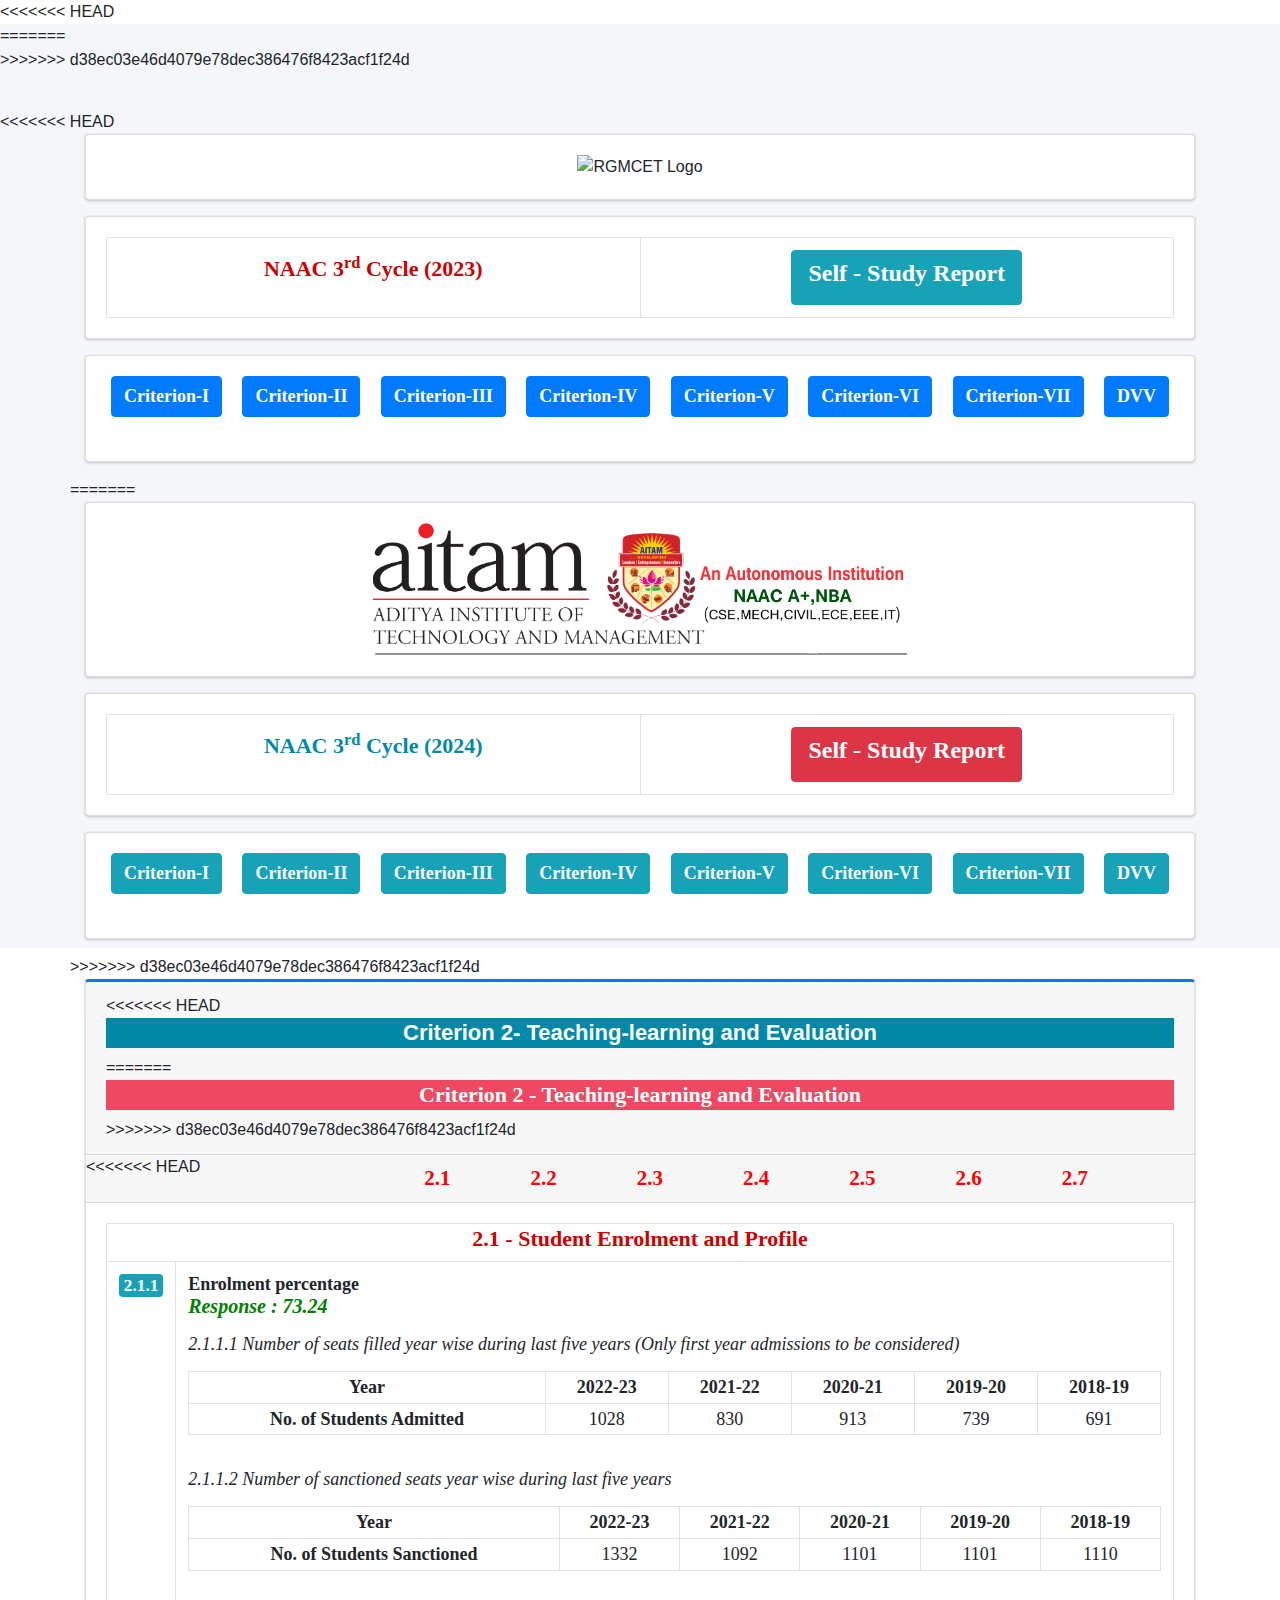
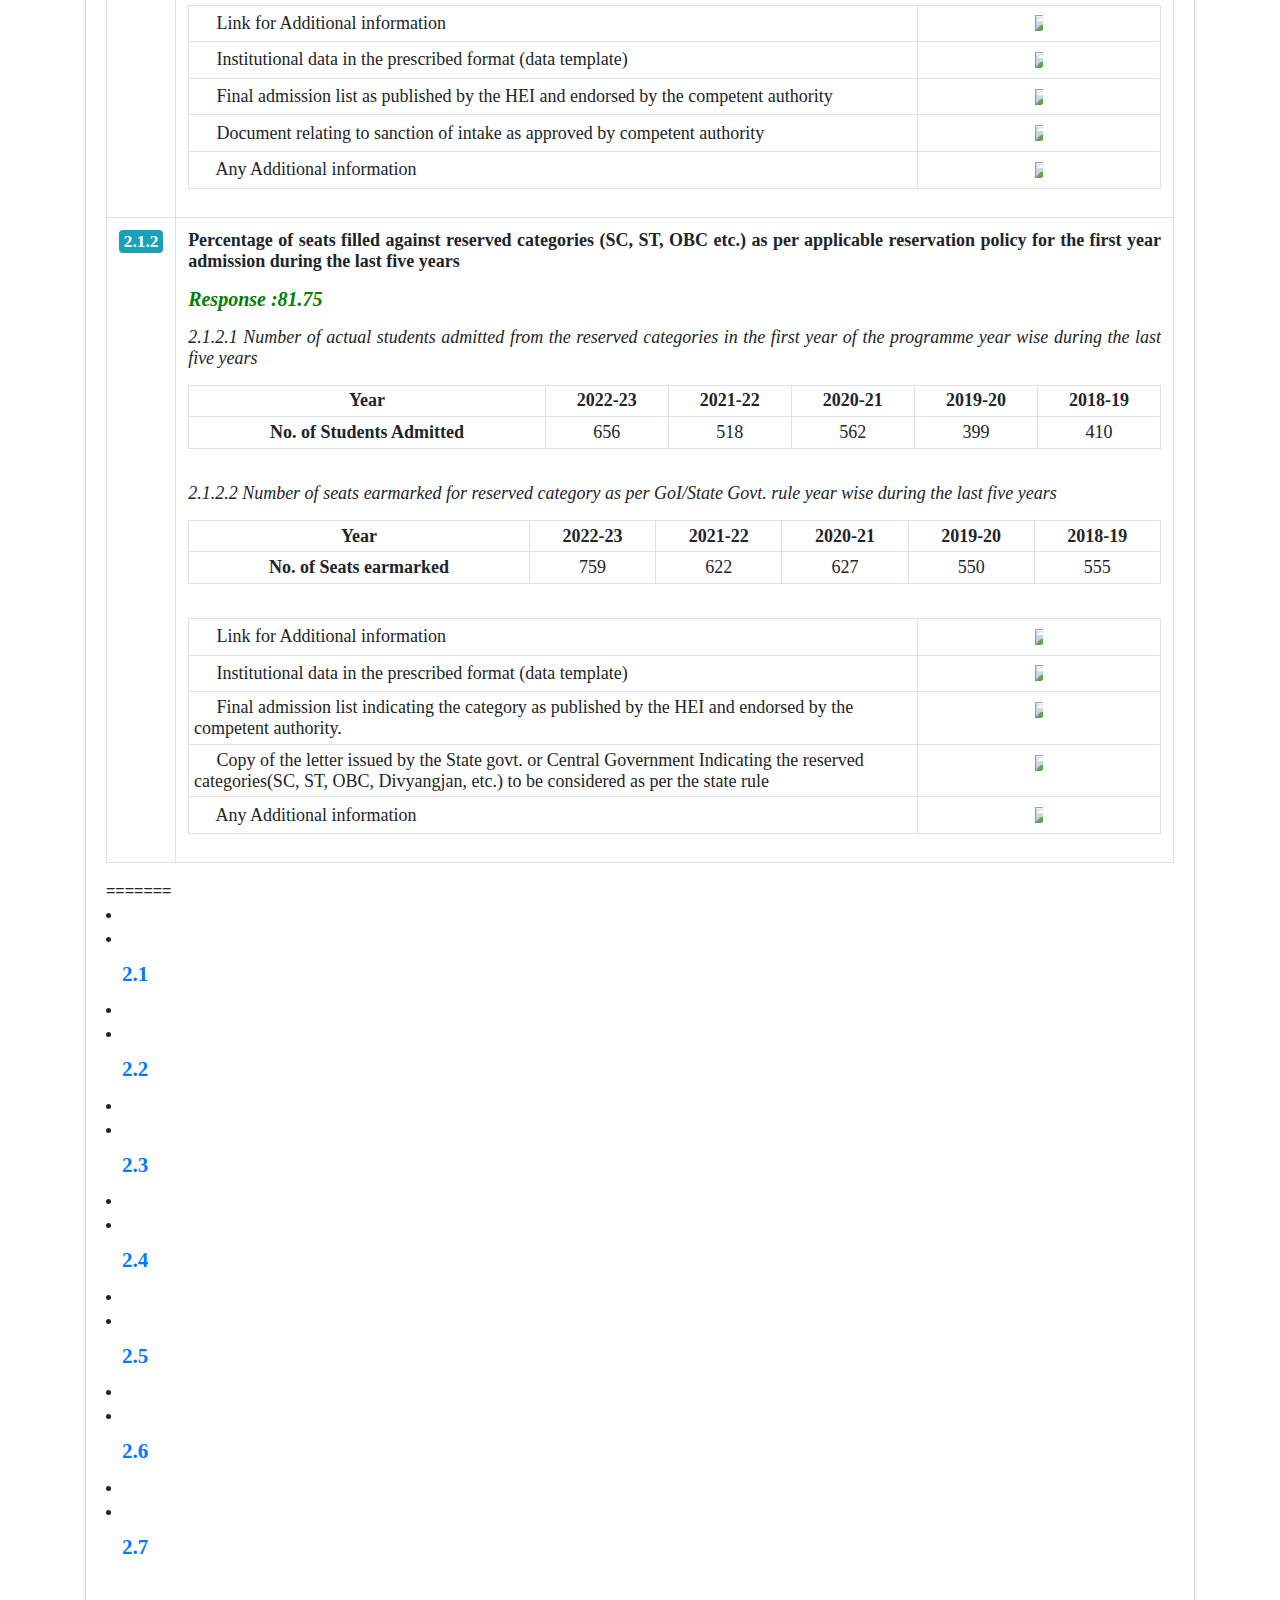
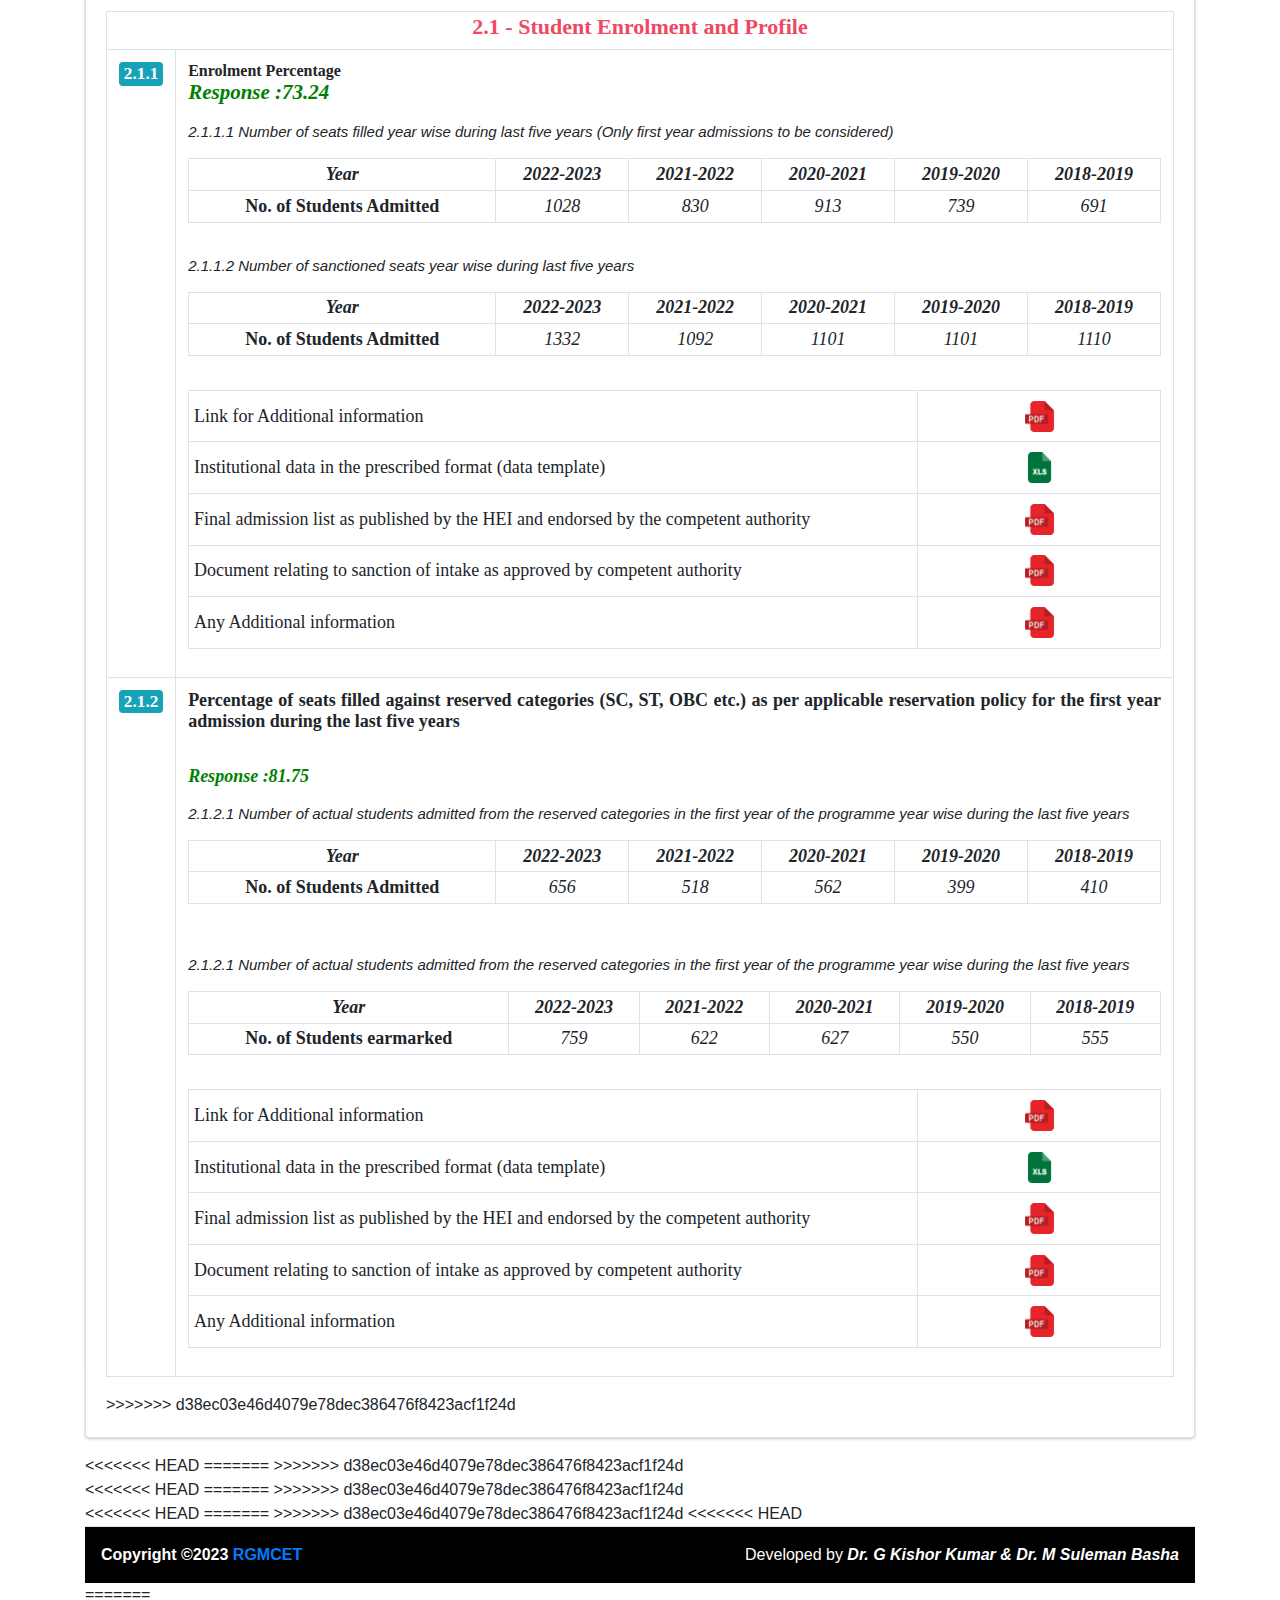
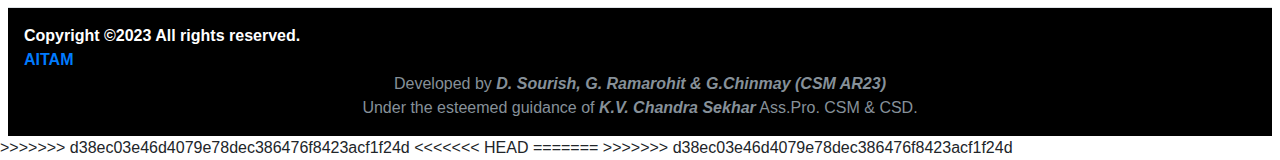
==== commit 044f921a: "adding ram criterions" ====
--- a/2.html
+++ b/2.html
@@ -1,3 +1,4 @@
+<<<<<<< HEAD
 <html lang="en" style="height: auto;"><head>
     <meta charset="utf-8">
     <meta name="viewport" content="width=device-width, initial-scale=1">
@@ -17,6 +18,41 @@
   
     <!-- Content Wrapper. Contains page content -->
     <div class="content-wrapper" style="min-height: 656.2px;">
+=======
+<!DOCTYPE html>
+<html lang="en">
+
+<head>
+  <meta charset="utf-8">
+  <meta name="viewport" content="width=device-width, initial-scale=1">
+  <title>AITAM | NAAC</title>
+
+  <!-- Google Font: Source Sans Pro -->
+  <link rel="stylesheet"
+    href="https://fonts.googleapis.com/css?family=Source+Sans+Pro:300,400,400i,700&display=fallback">
+  <!-- Font Awesome Icons -->
+  <link rel="stylesheet" href="icons.css">
+  <!-- Theme style -->
+  <link rel="stylesheet" href="styles.css">
+  <script src="https://cdn.jsdelivr.net/npm/bootstrap@5.0.0/dist/js/bootstrap.bundle.min.js"></script>
+  <!-- Bootstrap CSS -->
+  <link rel="stylesheet" href="https://stackpath.bootstrapcdn.com/bootstrap/4.3.1/css/bootstrap.min.css">
+
+  <!-- Bootstrap JS and Popper.js -->
+  <script src="https://code.jquery.com/jquery-3.3.1.slim.min.js"></script>
+  <script src="https://cdnjs.cloudflare.com/ajax/libs/popper.js/1.14.7/umd/popper.min.js"></script>
+  <script src="https://stackpath.bootstrapcdn.com/bootstrap/4.3.1/js/bootstrap.min.js"></script>
+
+</head>
+
+<body class="hold-transition layout-top-nav">
+  <div class="wrapper">
+
+
+
+    <!-- Content Wrapper. Contains page content -->
+    <div class="content-wrapper">
+>>>>>>> d38ec03e46d4079e78dec386476f8423acf1f24d
       <!-- Content Header (Page header) -->
       <div class="content-header">
         <div class="container">
@@ -27,6 +63,7 @@
         </div><!-- /.container-fluid -->
       </div>
       <!-- /.content-header -->
+<<<<<<< HEAD
   
       <!-- Main content -->
       <div class="content">
@@ -73,15 +110,88 @@
           </div>
       </div>
   </div>        <div class="row">
+=======
+
+      <!-- Main content -->
+      <div class="content">
+        <div class="container">
+          <style>
+
+          </style>
+          <div class="row" align="center">
+            <div class="col-lg-12">
+              <div class="card">
+                <div class="card-body">
+                  <a href="https://www.adityatekkali.edu.in/">
+                    <img alt="AITAM Logo" src="logo.png">
+                  </a>
+                </div>
+              </div>
+            </div>
+          </div>
+          <div class="row" align="center">
+            <div class="col-lg-12">
+              <div class="card">
+                <div class="card-body">
+                  <table class="table table-bordered">
+                    <tr>
+                      <th style="width:50%;vertical-align: middle;text-align: center;">
+                        <p style="color:#0089a7; font-size:22px;font-family: cambria; "><strong>NAAC 3<sup>rd</sup>
+                            Cycle (2024)</strong></p>
+                      </th>
+                      <th style="width:50%; text-align: center;"><a class="btn btn-danger btn-lg padding5 rounded"
+                          href="RGM-SSR.pdf" target="_blank">
+                          <h4 style="color:#fff; font-family: cambria;"><strong>Self - Study Report </strong> </h4>
+                        </a></th>
+                    </tr>
+                  </table>
+                </div>
+              </div>
+            </div>
+          </div>
+          <div class="row" align="center">
+            <div class="col-lg-12">
+              <div class="card">
+                <div class="card-body">
+                  <a href="criterion1.php" class="btn btn-info" style="font-size:18px;font-family: cambria;"
+                    bgcolor="#ee4a62"><b>Criterion-I</b></a>&emsp;
+                  <a href="criterion2.php" class="btn btn-info" style="font-size:18px;font-family: cambria;"
+                    bgcolor="#ee4a62"><b>Criterion-II</b></a>&emsp;
+                  <a href="criterion3.php" class="btn btn-info" style="font-size:18px;font-family: cambria;"
+                    bgcolor="#ee4a62"><b>Criterion-III</b></a>&emsp;
+                  <a href="criterion4.php" class="btn btn-info" style="font-size:18px;font-family: cambria;"
+                    bgcolor="#ee4a62"><b>Criterion-IV</b></a>&emsp;
+                  <a href="criterion5.php" class="btn btn-info" style="font-size:18px;font-family: cambria;"
+                    bgcolor="#ee4a62"><b>Criterion-V</b></a>&emsp;
+                  <a href="criterion6.php" class="btn btn-info" style="font-size:18px;font-family: cambria;"
+                    bgcolor="#ee4a62"><b>Criterion-VI</b></a>&emsp;
+                  <a href="criterion7.php" class="btn btn-info" style="font-size:18px;font-family: cambria;"
+                    bgcolor="#ee4a62"><b>Criterion-VII</b></a>&emsp;
+                  <a href="DVV.php" class="btn btn-info" style="font-size:18px;font-family: cambria;"
+                    bgcolor="#ee4a62"><b>DVV</b></a>&emsp;
+                </div>
+              </div>
+            </div>
+          </div>
+          <div class="row">
+>>>>>>> d38ec03e46d4079e78dec386476f8423acf1f24d
             <div class="col-lg-12">
               <div class="card card-primary card-outline">
                 <div class="card-header">
                   <!--h3 class="card-title m-0">1.1 Curriculum Design and Development</h3-->
+<<<<<<< HEAD
                   <h3 style="text-align: center;background:#0089a7;line-height:30px;font-size:22px;font-family: sans-serif;color: #fff;padding: 0px;"><strong> Criterion 2- Teaching-learning and Evaluation  </strong></h3>
+=======
+                  <h3
+                    style="text-align: center;background:#EE4862;line-height:30px;font-size:22px;font-family: cambria;color: #fff;padding: 0px;">
+                    <strong> Criterion 2 - Teaching-learning and Evaluation </strong>
+                  </h3>
+>>>>>>> d38ec03e46d4079e78dec386476f8423acf1f24d
                 </div>
                 <div class="card-header p-0">
                   <ul class="nav nav-pills">
                     <!--li class="nav-item"><a class="nav-link active" href="#activity" data-toggle="tab">1.1</a></li-->
+<<<<<<< HEAD
                     <li>             </li>
                   
                     <li class="nav-item"><a class="nav-link" href="#naac2_1" data-toggle="tab"><strong><font style="font-size:21px;font-family:cambria; color:red">2.1</font></strong></a> </li>
@@ -800,32 +910,743 @@
                      </div>
                     
                     
+=======
+                    <li>
+                      &emsp;&emsp;&emsp;&emsp;&emsp;&emsp;&emsp;&emsp;&emsp;&emsp;&emsp;&emsp;
+                    </li>
+
+                    <li class="nav-item">
+                      <a class="nav-link" href="#timeline" data-toggle="tab">
+                        <strong>
+                          <font style="font-size:21px;font-family:cambria;">2.1
+                          </font>
+                        </strong>
+                      </a>
+                    </li>
+                    <li>&emsp;&emsp;&emsp;</li>
+                    <li class="nav-item">
+                      <a class="nav-link" href="#timeline1" data-toggle="tab"><strong>
+                          <font style="font-size:21px;font-family:cambria;">2.2
+                          </font>
+                        </strong>
+                      </a>
+                    </li>
+                    <li>&emsp;&emsp;&emsp;</li>
+                    <li class="nav-item">
+                      <a class="nav-link" href="#timeline2" data-toggle="tab">
+                        <strong>
+                          <font style="font-size:21px;font-family:cambria;">2.3
+                          </font>
+                        </strong>
+                      </a>
+                    </li>
+                    <li>&emsp;&emsp;&emsp;</li>
+                    <li class="nav-item"><a class="nav-link" href="#timeline3" data-toggle="tab"><strong>
+                          <font style="font-size:21px;font-family:cambria;">2.4
+                          </font>
+                        </strong>
+                      </a>
+                    </li>
+                    <li>&emsp;&emsp;&emsp;</li>
+                    <li class="nav-item"><a class="nav-link" href="#timeline4" data-toggle="tab"><strong>
+                          <font style="font-size:21px;font-family:cambria;">2.5
+                          </font>
+                        </strong>
+                      </a>
+                    </li>
+                    <li>&emsp;&emsp;&emsp;</li>
+                    <li class="nav-item"><a class="nav-link" href="#timeline5" data-toggle="tab"><strong>
+                          <font style="font-size:21px;font-family:cambria;">2.6
+                          </font>
+                        </strong>
+                      </a>
+                    </li>
+                    <li>&emsp;&emsp;&emsp;</li>
+                    <li class="nav-item"><a class="nav-link" href="#timeline6" data-toggle="tab"><strong>
+                          <font style="font-size:21px;font-family:cambria;">2.7
+                          </font>
+                        </strong>
+                      </a>
+                    </li>
+
+
+                    <!--li>  <button type="button" class="btn btn-danger" href="#timeline" data-toggle="tab">1.1</button>&emsp; </li-->
+                  </ul>
+                </div><!-- /.card-header -->
+                <div class="card-body">
+                  <div class="tab-content">
+
+                    <!-- /.tab-pane -->
+                    <div class="active tab-pane" id="timeline">
+                      <table class="table table-bordered">
+                        <tr>
+                          <td colspan="2">
+                            <h3
+                              style="text-align: center;line-height:05px;font-size:22px;font-family: cambria;color: #EE4862;">
+                              <strong> 2.1 - Student Enrolment and Profile </strong>
+                            </h3>
+                          </td>
+                        <tr>
+                          <td style="font-family:cambria">
+                            <span class="badge badge-info">
+                              <big><big>2.1.1</big></big>
+                            </span>
+                            <!--<br>Q<sub>l</sub>M <br>(20)-->
+                          </td>
+                          <td align='justify'>
+                            <b style="font-size:16px;font-family: cambria;color:;">Enrolment Percentage</b>
+                            <br>
+                            <b style="font-size:21px;font-family: cambria;color:green;"><i>Response :73.24</i></b>
+                            <br>
+                            <br>
+                            <i style="font-size: 15px;">2.1.1.1 Number of seats filled year wise during last five years
+                              (Only first year admissions to be considered)</i>
+                            <br>
+                            <br>
+                            <table class="table table-hover table-sm table-bordered col-md-12"
+                              style='margin-left: auto; margin-right: auto;'>
+                              <tr>
+                                <td align='center' style="vertical-align: middle; font-family: cambria;font-size:18px;">
+                                  <i class='fas fa-pdf-file'><b>Year</b> </i>
+                                </td>
+                                <td align='center' style="vertical-align: middle; font-family: cambria;font-size:18px;">
+                                  <i class='fas fa-pdf-file'><b>2022-2023</b> </i>
+                                </td>
+                                <td align='center' style="vertical-align: middle; font-family: cambria;font-size:18px;">
+                                  <i class='fas fa-pdf-file'><b>2021-2022</b> </i>
+                                </td>
+                                <td align='center' style="vertical-align: middle; font-family: cambria;font-size:18px;">
+                                  <i class='fas fa-pdf-file'><b>2020-2021</b> </i>
+                                </td>
+                                <td align='center' style="vertical-align: middle; font-family: cambria;font-size:18px;">
+                                  <i class='fas fa-pdf-file'><b>2019-2020</b> </i>
+                                </td>
+                                <td align='center' style="vertical-align: middle; font-family: cambria;font-size:18px;">
+                                  <i class='fas fa-pdf-file'><b>2018-2019</b> </i>
+                                </td>
+
+                              </tr>
+                              <tr>
+                                <td align='center' style="vertical-align: middle; font-family: cambria;font-size:18px;">
+                                  <b>No. of Students Admitted</b>
+                                </td>
+                                <td align='center' style="vertical-align: middle; font-family: cambria;font-size:18px;">
+                                  <i class='fas fa-pdf-file'>1028 </i>
+                                </td>
+                                <td align='center' style="vertical-align: middle; font-family: cambria;font-size:18px;">
+                                  <i class='fas fa-pdf-file'>830 </i>
+                                </td>
+                                <td align='center' style="vertical-align: middle; font-family: cambria;font-size:18px;">
+                                  <i class='fas fa-pdf-file'>913 </i>
+                                </td>
+                                <td align='center' style="vertical-align: middle; font-family: cambria;font-size:18px;">
+                                  <i class='fas fa-pdf-file'>739 </i>
+                                </td>
+                                <td align='center' style="vertical-align: middle; font-family: cambria;font-size:18px;">
+                                  <i class='fas fa-pdf-file'>691 </i>
+                                </td>
+
+                              </tr>
+
+                            </table>
+                            <br>
+                            <i style="font-size: 15px;">2.1.1.2 Number of sanctioned seats year wise during last five
+                              years</i>
+                            <br>
+                            <br>
+                            <table class="table table-hover table-sm table-bordered col-md-12"
+                              style='margin-left: auto; margin-right: auto;'>
+                              <tr>
+                                <td align='center' style="vertical-align: middle; font-family: cambria;font-size:18px;">
+                                  <i class='fas fa-pdf-file'><b>Year</b> </i>
+                                </td>
+                                <td align='center' style="vertical-align: middle; font-family: cambria;font-size:18px;">
+                                  <i class='fas fa-pdf-file'><b>2022-2023</b> </i>
+                                </td>
+                                <td align='center' style="vertical-align: middle; font-family: cambria;font-size:18px;">
+                                  <i class='fas fa-pdf-file'><b>2021-2022</b> </i>
+                                </td>
+                                <td align='center' style="vertical-align: middle; font-family: cambria;font-size:18px;">
+                                  <i class='fas fa-pdf-file'><b>2020-2021</b> </i>
+                                </td>
+                                <td align='center' style="vertical-align: middle; font-family: cambria;font-size:18px;">
+                                  <i class='fas fa-pdf-file'><b>2019-2020</b> </i>
+                                </td>
+                                <td align='center' style="vertical-align: middle; font-family: cambria;font-size:18px;">
+                                  <i class='fas fa-pdf-file'><b>2018-2019</b> </i>
+                                </td>
+
+                              </tr>
+                              <tr>
+                                <td align='center' style="vertical-align: middle; font-family: cambria;font-size:18px;">
+                                  <b>No. of Students Admitted</b>
+                                </td>
+                                <td align='center' style="vertical-align: middle; font-family: cambria;font-size:18px;">
+                                  <i class='fas fa-pdf-file'>1332 </i>
+                                </td>
+                                <td align='center' style="vertical-align: middle; font-family: cambria;font-size:18px;">
+                                  <i class='fas fa-pdf-file'>1092 </i>
+                                </td>
+                                <td align='center' style="vertical-align: middle; font-family: cambria;font-size:18px;">
+                                  <i class='fas fa-pdf-file'>1101 </i>
+                                </td>
+                                <td align='center' style="vertical-align: middle; font-family: cambria;font-size:18px;">
+                                  <i class='fas fa-pdf-file'>1101 </i>
+                                </td>
+                                <td align='center' style="vertical-align: middle; font-family: cambria;font-size:18px;">
+                                  <i class='fas fa-pdf-file'>1110 </i>
+                                </td>
+
+                              </tr>
+
+                            </table>
+                            <br>
+                            <table class="table table-hover table-sm table-bordered col-md-12"
+                              style='margin-left: auto; margin-right: auto;'>
+                              <tr>
+                                <td align='left' style="vertical-align: middle; font-family: cambria;font-size:18px;">
+                                  Link for Additional information
+                                </td>
+                                <td width='25%' align='center'><button class="btn btn-sm "><i
+                                      class='fas fa-pdf-file'></i><a href="pdf/C1/1.1.1_1693706512_12856.pdf"
+                                      target="_blank"><img src="pdf.png"></button> </a></td>
+                              </tr>
+                              <tr>
+                                <td align='left' style="vertical-align: middle; font-family: cambria;font-size:18px;">
+                                  Institutional data in the prescribed format (data template)
+                                </td>
+                                <td width='25%' align='center'><button class="btn btn-sm "><i
+                                      class='fas fa-pdf-file'></i><a href="pdf/C1/1.1.1_1693706512_12856.pdf"
+                                      target="_blank"><img src="xls.png"></button> </a></td>
+                              </tr>
+                              <tr>
+                                <td align='left' style="vertical-align: middle; font-family: cambria;font-size:18px;">
+                                  Final admission list as published by the HEI and endorsed by the competent authority
+                                </td>
+                                <td width='25%' align='center'><button class="btn btn-sm "><i
+                                      class='fas fa-pdf-file'></i><a href="pdf/C1/1.1.1_1693706512_12856.pdf"
+                                      target="_blank"><img src="pdf.png"></button> </a></td>
+                              </tr>
+                              <tr>
+                                <td align='left' style="vertical-align: middle; font-family: cambria;font-size:18px;">
+                                  Document relating to sanction of intake as approved by competent authority
+                                </td>
+                                <td width='25%' align='center'><button class="btn btn-sm "><i
+                                      class='fas fa-pdf-file'></i><a href="pdf/C1/1.1.1_1693706512_12856.pdf"
+                                      target="_blank"><img src="pdf.png"></button> </a></td>
+                              </tr>
+                              <tr>
+                                <td align='left' style="vertical-align: middle; font-family: cambria;font-size:18px;">
+                                  Any Additional information
+                                </td>
+                                <td width='25%' align='center'><button class="btn btn-sm "><i
+                                      class='fas fa-pdf-file'></i><a href="pdf/C1/1.1.1_1693706512_12856.pdf"
+                                      target="_blank"><img src="pdf.png"></button> </a></td>
+                              </tr>
+
+                            </table>
+                          </td>
+
+                        </tr>
+                        <tr>
+                          <td style="font-family:cambria"> <span class="badge badge-info"><big><big> <b>2.1.2
+                                  </b></big></big></span><!--<br>Q<sub>n</sub>M <br>(20)--></td>
+                          <td align='justify'>
+                            <p class="margin-bottom-0"><b style="font-size:18px;font-family: cambria;color:;">Percentage
+                                of seats filled against reserved categories (SC, ST, OBC etc.) as per applicable
+                                reservation policy for the first year admission during the last five years</b></p>
+                            <br>
+                            <b style="font-size:18px;font-family: cambria;color:green;"><i>Response :81.75</i></b>
+                            <br>
+                            <br>
+                            <i style="font-size: 15px;">2.1.2.1 Number of actual students admitted from the reserved
+                              categories in the first year of the programme year wise during the last five years</i>
+                            <br>
+                            <br>
+                            <table class="table table-hover table-sm table-bordered col-md-12"
+                              style='margin-left: auto; margin-right: auto;'>
+                              <tr>
+                                <td align='center' style="vertical-align: middle; font-family: cambria;font-size:18px;">
+                                  <i class='fas fa-pdf-file'><b>Year</b> </i>
+                                </td>
+                                <td align='center' style="vertical-align: middle; font-family: cambria;font-size:18px;">
+                                  <i class='fas fa-pdf-file'><b>2022-2023</b> </i>
+                                </td>
+                                <td align='center' style="vertical-align: middle; font-family: cambria;font-size:18px;">
+                                  <i class='fas fa-pdf-file'><b>2021-2022</b> </i>
+                                </td>
+                                <td align='center' style="vertical-align: middle; font-family: cambria;font-size:18px;">
+                                  <i class='fas fa-pdf-file'><b>2020-2021</b> </i>
+                                </td>
+                                <td align='center' style="vertical-align: middle; font-family: cambria;font-size:18px;">
+                                  <i class='fas fa-pdf-file'><b>2019-2020</b> </i>
+                                </td>
+                                <td align='center' style="vertical-align: middle; font-family: cambria;font-size:18px;">
+                                  <i class='fas fa-pdf-file'><b>2018-2019</b> </i>
+                                </td>
+
+                              </tr>
+                              <tr>
+                                <td align='center' style="vertical-align: middle; font-family: cambria;font-size:18px;">
+                                  <b>No. of Students Admitted</b>
+                                </td>
+                                <td align='center' style="vertical-align: middle; font-family: cambria;font-size:18px;">
+                                  <i class='fas fa-pdf-file'>656 </i>
+                                </td>
+                                <td align='center' style="vertical-align: middle; font-family: cambria;font-size:18px;">
+                                  <i class='fas fa-pdf-file'>518 </i>
+                                </td>
+                                <td align='center' style="vertical-align: middle; font-family: cambria;font-size:18px;">
+                                  <i class='fas fa-pdf-file'>562 </i>
+                                </td>
+                                <td align='center' style="vertical-align: middle; font-family: cambria;font-size:18px;">
+                                  <i class='fas fa-pdf-file'>399 </i>
+                                </td>
+                                <td align='center' style="vertical-align: middle; font-family: cambria;font-size:18px;">
+                                  <i class='fas fa-pdf-file'>410 </i>
+                                </td>
+
+                              </tr>
+
+                            </table>
+                            <br>
+                            <br>
+                            <i style="font-size: 15px;">2.1.2.1 Number of actual students admitted from the reserved
+                              categories in the first year of the programme year wise during the last five years</i>
+                            <br>
+                            <br>
+                            <table class="table table-hover table-sm table-bordered col-md-12"
+                              style='margin-left: auto; margin-right: auto;'>
+                              <tr>
+                                <td align='center' style="vertical-align: middle; font-family: cambria;font-size:18px;">
+                                  <i class='fas fa-pdf-file'><b>Year</b> </i>
+                                </td>
+                                <td align='center' style="vertical-align: middle; font-family: cambria;font-size:18px;">
+                                  <i class='fas fa-pdf-file'><b>2022-2023</b> </i>
+                                </td>
+                                <td align='center' style="vertical-align: middle; font-family: cambria;font-size:18px;">
+                                  <i class='fas fa-pdf-file'><b>2021-2022</b> </i>
+                                </td>
+                                <td align='center' style="vertical-align: middle; font-family: cambria;font-size:18px;">
+                                  <i class='fas fa-pdf-file'><b>2020-2021</b> </i>
+                                </td>
+                                <td align='center' style="vertical-align: middle; font-family: cambria;font-size:18px;">
+                                  <i class='fas fa-pdf-file'><b>2019-2020</b> </i>
+                                </td>
+                                <td align='center' style="vertical-align: middle; font-family: cambria;font-size:18px;">
+                                  <i class='fas fa-pdf-file'><b>2018-2019</b> </i>
+                                </td>
+
+                              </tr>
+                              <tr>
+                                <td align='center' style="vertical-align: middle; font-family: cambria;font-size:18px;">
+                                  <b>No. of Students earmarked</b>
+                                </td>
+                                <td align='center' style="vertical-align: middle; font-family: cambria;font-size:18px;">
+                                  <i class='fas fa-pdf-file'>759 </i>
+                                </td>
+                                <td align='center' style="vertical-align: middle; font-family: cambria;font-size:18px;">
+                                  <i class='fas fa-pdf-file'>622 </i>
+                                </td>
+                                <td align='center' style="vertical-align: middle; font-family: cambria;font-size:18px;">
+                                  <i class='fas fa-pdf-file'>627 </i>
+                                </td>
+                                <td align='center' style="vertical-align: middle; font-family: cambria;font-size:18px;">
+                                  <i class='fas fa-pdf-file'>550 </i>
+                                </td>
+                                <td align='center' style="vertical-align: middle; font-family: cambria;font-size:18px;">
+                                  <i class='fas fa-pdf-file'>555 </i>
+                                </td>
+
+
+                              </tr>
+
+                            </table>
+                            <br>
+                            <table class="table table-hover table-sm table-bordered col-md-12"
+                              style='margin-left: auto; margin-right: auto;'>
+                              <tr>
+                                <td align='left' style="vertical-align: middle; font-family: cambria;font-size:18px;">
+                                  Link for Additional information
+                                </td>
+                                <td width='25%' align='center'><button class="btn btn-sm "><i
+                                      class='fas fa-pdf-file'></i><a href="pdf/C1/1.1.1_1693706512_12856.pdf"
+                                      target="_blank"><img src="pdf.png"></button> </a></td>
+                              </tr>
+                              <tr>
+                                <td align='left' style="vertical-align: middle; font-family: cambria;font-size:18px;">
+                                  Institutional data in the prescribed format (data template)
+                                </td>
+                                <td width='25%' align='center'><button class="btn btn-sm "><i
+                                      class='fas fa-pdf-file'></i><a href="pdf/C1/1.1.1_1693706512_12856.pdf"
+                                      target="_blank"><img src="xls.png"></button> </a></td>
+                              </tr>
+                              <tr>
+                                <td align='left' style="vertical-align: middle; font-family: cambria;font-size:18px;">
+                                  Final admission list as published by the HEI and endorsed by the competent authority
+                                </td>
+                                <td width='25%' align='center'><button class="btn btn-sm "><i
+                                      class='fas fa-pdf-file'></i><a href="pdf/C1/1.1.1_1693706512_12856.pdf"
+                                      target="_blank"><img src="pdf.png"></button> </a></td>
+                              </tr>
+                              <tr>
+                                <td align='left' style="vertical-align: middle; font-family: cambria;font-size:18px;">
+                                  Document relating to sanction of intake as approved by competent authority
+                                </td>
+                                <td width='25%' align='center'><button class="btn btn-sm "><i
+                                      class='fas fa-pdf-file'></i><a href="pdf/C1/1.1.1_1693706512_12856.pdf"
+                                      target="_blank"><img src="pdf.png"></button> </a></td>
+                              </tr>
+                              <tr>
+                                <td align='left' style="vertical-align: middle; font-family: cambria;font-size:18px;">
+                                  Any Additional information
+                                </td>
+                                <td width='25%' align='center'><button class="btn btn-sm "><i
+                                      class='fas fa-pdf-file'></i><a href="pdf/C1/1.1.1_1693706512_12856.pdf"
+                                      target="_blank"><img src="pdf.png"></button> </a></td>
+                              </tr>
+
+                            </table>
+                          </td>
+                        </tr>
+                      </table>
+                    </div>
+                    <!-- /.tab-pane -->
+
+                    <div class="tab-pane" id="timeline1">
+
+                      <table class="table table-bordered">
+                        <tr>
+                          <td colspan="2">
+                            <h3
+                              style="text-align: center;line-height:05px;font-size:22px;font-family: cambria;color: #cc0000;">
+                              <strong> 2.2 - Catering to Student Diversity </strong>
+                            </h3>
+                          </td>
+                        <tr>
+                          <td style="font-family:cambria"> <span
+                              class="badge badge-info"><big><big>2.2.1</big></big></span><!--<br>Q<sub>l</sub>M <br>(20)-->
+                          </td>
+                          <td align='justify'>
+                            <b style="font-size:18px;font-family: cambria;color:;">The institution assesses the learning
+                              levels of the students and organises special Programmes to cater to differential learning
+                              needs of the student</b>
+                            <br>
+                            <br>
+                            <table class="table table-hover table-sm table-bordered col-md-12"
+                              style='margin-left: auto; margin-right: auto;'>
+                              <tr>
+                                <td align='left' style="vertical-align: middle; font-family: cambria;font-size:18px;">
+                                  Link for Additional information</button>
+                                </td>
+                                <td width='25%' align='center'><button class="btn btn-sm "><i
+                                      class='fas fa-pdf-file'></i>
+                                    <a href="pdf/C1/1.2.1_1693722669_12856.pdf" target="_blank"><img
+                                        src="pdf.png"></button></a></td>
+                              </tr>
+                              <tr>
+                                <td align='left' style="vertical-align: middle; font-family: cambria;font-size:18px;">
+                                  Any Additional information</button>
+                                </td>
+                                <td width='25%' align='center'><button class="btn btn-sm "><i
+                                      class='fas fa-pdf-file'></i>
+                                    <a href="https://rgmcet.edu.in/NAAC/2023/1.2/1.2.1%20Index.pdf" target="_blank"><img
+                                        src="pdf.png"></button></a>
+                                </td>
+                              </tr>
+                            </table>
+                          </td>
+                        </tr>
+                        <td style="font-family:cambria"> <span
+                            class="badge badge-info"><big><big>2.2.1</big></big></span><!--<br>Q<sub>l</sub>M <br>(20)-->
+                        </td>
+                        <td align='justify'>
+                          <b style="font-size:18px;font-family: cambria;color:;">Student - Full time teacher ratio (Data
+                            for the latest completed academic year)</b><br>
+                          <b style="font-size:21px;font-family: cambria;color:green;">Response 13.43</b>
+                          <br>
+                          <table class="table table-hover table-sm table-bordered col-md-12"
+                            style='margin-left: auto; margin-right: auto;'>
+                            <tr>
+                              <td align='left' style="vertical-align: middle; font-family: cambria;font-size:18px;">
+                                List showing the number of students in each of the programs for the latest completed    
+                                  academic year across all semesters
+                              </td>
+                              <td width='25%' align='center'><button class="btn btn-sm "><i
+                                    class='fas fa-pdf-file'></i><a href="pdf/C1/1.1.1_1693706512_12856.pdf"
+                                    target="_blank"><img src="pdf.png"></button> </a></td>
+                            </tr>
+                            <tr>
+                              <td align='left' style="vertical-align: middle; font-family: cambria;font-size:18px;">
+                                Certified list of full time teachers along with the departmental affiliation in the
+                                latest completed academic year.
+                              </td>
+                              <td width='25%' align='center'><button class="btn btn-sm "><i
+                                    class='fas fa-pdf-file'></i><a href="pdf/C1/1.1.1_1693706512_12856.pdf"
+                                    target="_blank"><img src="pdf.png"></button> </a></td>
+                            </tr>
+                            <tr>
+                              <td align='left' style="vertical-align: middle; font-family: cambria;font-size:18px;">
+                                Any Additional information
+                              </td>
+                              <td width='25%' align='center'><button class="btn btn-sm "><i
+                                    class='fas fa-pdf-file'></i><a href="pdf/C1/1.1.1_1693706512_12856.pdf"
+                                    target="_blank"><img src="pdf.png"></button> </a></td>
+                            </tr>
+
+                          </table>
+                      </table>
+                    </div>
+                    <div class="tab-pane" id="timeline2">
+                      <table class="table table-bordered">
+                        <tr>
+                          <td colspan="2">
+                            <h3
+                              style="text-align: center;line-height:05px;font-size:22px;font-family: cambria;color: #cc0000;">
+                              <strong> 2.3- Teaching- Learning Process</strong>
+                            </h3>
+                          </td>
+                        <tr>
+                          <td style="font-family:cambria"> <span
+                              class="badge badge-info"><big><big>2.3.1</big></big></span><!--<br>Q<sub>l</sub>M <br>(20)-->
+                          </td>
+                          <td align='justify'>
+                            <b style="font-size:18px;font-family: cambria;color:;">Student centric methods, such as
+                              experiential learning, participative learning and problem solving methodologies are used
+                              for enhancing learning experience and teachers use ICT- enabled tools including online
+                              resources for effective teaching and learning process</b><br>
+                            <br>
+                            <table class="table table-hover table-sm table-bordered col-md-12"
+                              style='margin-left: auto; margin-right: auto;'>
+                              <tr>
+                                <td align='left' style="vertical-align: middle; font-family: cambria;font-size:18px;"><i
+                                    class='fas fa-pdf-file'></i> Link for Additional information</button>
+                                </td>
+                                <td width='25%' align='center'><button class="btn btn-sm "><i
+                                      class='fas fa-pdf-file'></i>
+                                    <a href="pdf/C1/1.3.1_1694408350_12856.pdf" target="_blank"><img
+                                        src="pdf.png"></button>
+                                  </a>
+                                </td>
+                              </tr>
+                              <tr>
+                                <td align='left' style="vertical-align: middle; font-family: cambria;font-size:18px;">
+                                  Any Additional information</button>
+                                </td>
+                                <td width='25%' align='center'><button class="btn btn-sm "><i
+                                      class='fas fa-pdf-file'></i><a href="#" target="_blank"><img
+                                        src="pdf.png"></button></a></td>
+                              </tr>
+
+                            </table>
+                          </td>
+                        </tr>
+                        <tr>
+                          <td style="font-family:cambria"> <span class="badge badge-info"><big><big> <b>2.3.2
+                                  </b></big></big></span><!--<br>Q<sub>n</sub>M <br>(20)--></td>
+                          <td align='justify'>
+                            <p class="margin-bottom-0"><b style="font-size:18px;font-family: cambria;color:;">The
+                                institution adopts effective Mentor-Mentee Schemes to address academics and
+                                student-psychological issues</b></p>
+                            <br>
+                            <table class="table table-hover table-sm table-bordered col-md-12"
+                              style='margin-left: auto; margin-right: auto;'>
+                              <tr>
+                                <td align='left' style="vertical-align: middle; font-family: cambria;font-size:18px;"><i
+                                    class='fas fa-pdf-file'></i> Link for Additional information</button>
+                                </td>
+                                <td width='25%' align='center'><button class="btn btn-sm "><i
+                                      class='fas fa-pdf-file'></i><a href="pdf/C1/1.3.2_1694409764_12856.pdf"
+                                      target="_blank"><img src="pdf.png"></button> </a></td>
+                              </tr>
+                              <tr>
+                                <td align='left' style="vertical-align: middle; font-family: cambria;font-size:18px;">
+                                  List of Active mentors </td>
+                                <td width='25%' align='center'><button class="btn btn-sm "><i
+                                      class='fas fa-pdf-file'></i><a href="pdf/C1/1.3.2_1694409773_12856.pdf"
+                                      target="_blank"><img src="pdf.png"></button></a></td>
+                              </tr>
+                              <tr>
+                                <td align='left' style="vertical-align: middle; font-family: cambria;font-size:18px;">
+                                  Any Additional information</button>
+                                </td>
+                                <td width='25%' align='center'><button class="btn btn-sm "><i
+                                      class='fas fa-pdf-file'></i><a href="pdf/C1/1.3.2_1694410050_12856.xlsx"
+                                      target="_blank"><img src="pdf.png"></button></a></td>
+                              </tr>
+                            </table>
+                          </td>
+                        </tr>
+                        <tr>
+                          <td style="font-family:cambria"> <span class="badge badge-info"><big><big> <b>2.3.3
+                                  </b></big></big></span><!--<br>Q<sub>n</sub>M <br>(20)--></td>
+                          <td align='justify'>
+                            <p class="margin-bottom-0"><b
+                                style="font-size:18px;font-family: cambria;color:;">Preparation and adherence of
+                                Academic Calendar and Teaching plans by the institution Describe the Preparation and
+                                adherence to Academic Calendar and Teaching plans by the institution.</b></p>
+                            <br>
+                            <table class="table table-hover table-sm table-bordered col-md-12"
+                              style='margin-left: auto; margin-right: auto;'>
+                              <tr>
+                                <td align='left' style="vertical-align: middle; font-family: cambria;font-size:18px;"><i
+                                    class='fas fa-pdf-file'></i> Link for Additional information
+                                </td>
+                                <td width='25%' align='center'><button class="btn btn-sm "><i
+                                      class='fas fa-pdf-file'></i><a href="pdf/C1/1.3.3_1694323119_12856.pdf"
+                                      target="_blank"><img src="pdf.png"></button> </a></td>
+                              </tr>
+                              <tr>
+                                <td align='left' style="vertical-align: middle; font-family: cambria;font-size:18px;">
+                                  Any Additional information</button>
+                                </td>
+                                <td width='25%' align='center'><button class="btn btn-sm "><i
+                                      class='fas fa-pdf-file'></i><a href="pdf/C1/1.3.3_1694324035_12856.pdf"
+                                      target="_blank"><img src="pdf.png"></button></a></td>
+                              </tr>
+
+                            </table>
+                          </td>
+                        </tr>
+                      </table>
+                    </div>
+
+                    <div class="tab-pane" id="timeline3">
+                      <table class="table table-bordered">
+                        <tr>
+                          <td colspan="2">
+                            <h3
+                              style="text-align: center;line-height:05px;font-size:22px;font-family: cambria;color: #cc0000;">
+                              <strong> 2.4 - Teacher Profile and Quality</strong>
+                            </h3>
+                          </td>
+                        <tr>
+                          <td style="font-family:cambria"> <span
+                              class="badge badge-info"><big><big>2.4.1</big></big></span><!--<br>Q<sub>l</sub>M <br>(20)-->
+                          </td>
+                          <td align='justify'>
+                            <b style="font-size:18px;font-family: cambria;color:;">Average percentage of full time
+                              teachers appointed against the number of sanctioned posts year wise during the last five
+                              years</b>
+                            <br><br>
+                            <p style="font-family:cambria; color:green; font-size:20px"><strong><i>Response : 100 </strong></i></p>
+                            <i class='fas fa-pdf-file'>2.4.1.1 Number of sanctioned posts year wise during the last five years</i>
+                            <br>
+                            <table class="table table-hover table-sm table-bordered col-md-12" style='margin-left: auto; margin-right: auto;'>
+                              <tr>
+                                <td>
+                                  <b>
+                                  Year
+                                  </b>
+                                </td>
+                                <td><b>2022-23</b></td>
+                                <td><b>2021-22</b></td>
+                                <td><b>2020-21</b></td>
+                                <td><b>2019-20</b></td>
+                                <td><b>2018-19</b></td>
+                              </tr>
+                              <tr>
+                                <td><b>No. of sanctioned posts</b></td>
+                                <td>295</td>
+                                <td>273</td>
+                                <td>282</td>
+                                <td>236</td>
+                                <td>262</td>
+                              </tr>
+                            </table>
+                            <br>
+                            <br>
+                            <table class="table table-hover table-sm table-bordered col-md-12" style='margin-left: auto; margin-right: auto;'>
+                              <tr>
+                                <td align='left' style="vertical-align: middle; font-family: cambria;font-size:18px;"><i
+                                    class='fas fa-pdf-file'></i> Sanction letters indicating number of posts sanctioned by the competent authority </button>
+                                </td>
+                                <td width='25%' align='center'><button class="btn btn-sm "><i
+                                      class='fas fa-pdf-file'></i><a href="pdf/C1/1.4.1_1694341531_12856.pdf"
+                                      target="_blank"><img src="pdf.png"></button> </a></td>
+                              </tr>
+                              <tr>
+                                <td align='left' style="vertical-align: middle; font-family: cambria;font-size:18px;"><i
+                                    class='fas fa-pdf-file'></i> Provide the relevant information in institutional website as part of public disclosure</button>
+                                </td>
+                                <td width='25%' align='center'><button class="btn btn-sm "><i
+                                      class='fas fa-pdf-file'></i><a href="pdf/C1/1.4.1_1694340987_12856.pdf"
+                                      target="_blank"><img src="pdf.png"></button> </a></td>
+                              </tr>
+                              <tr>
+                                <td align='left' style="vertical-align: middle; font-family: cambria;font-size:18px;">
+                                  Institutional data in the prescribed format (data template)</button>
+                                </td>
+                                <td width='25%' align='center'><button class="btn btn-sm "><i
+                                      class='fas fa-pdf-file'></i><a href="#" target="_blank"><img
+                                        src="xls.png"></button></a></td>
+                              </tr>
+                              <tr>
+                                <td align='left' style="vertical-align: middle; font-family: cambria;font-size:18px;">A
+                                  Any Additional information</button>
+                                </td>
+                                <td width='25%' align='center'><button class="btn btn-sm "><i
+                                      class='fas fa-pdf-file'></i><a href="#" target="_blank"><img
+                                        src="pdf.png"></button></a></td>
+                              </tr>
+
+                            </table>
+                          </td>
+                        </tr>
+                      </table>
+
+
+
+
+
+
+                    </div>
+
+
+>>>>>>> d38ec03e46d4079e78dec386476f8423acf1f24d
                     <!-- /.tab-pane -->
                   </div>
                   <!-- /.tab-content -->
                 </div><!-- /.card-body -->
               </div>
+<<<<<<< HEAD
               
               
               
               
+=======
+
+
+
+
+>>>>>>> d38ec03e46d4079e78dec386476f8423acf1f24d
             </div>
             <!-- /.col-md-6 -->
           </div>
           <!-- /.row -->
+<<<<<<< HEAD
           
           
+=======
+
+
+>>>>>>> d38ec03e46d4079e78dec386476f8423acf1f24d
         </div><!-- /.container-fluid -->
       </div>
       <!-- /.content -->
     </div>
     <!-- /.content-wrapper -->
+<<<<<<< HEAD
   
+=======
+
+>>>>>>> d38ec03e46d4079e78dec386476f8423acf1f24d
     <!-- Control Sidebar -->
     <aside class="control-sidebar control-sidebar-dark">
       <!-- Control sidebar content goes here -->
     </aside>
     <!-- /.control-sidebar -->
+<<<<<<< HEAD
   
     <!-- Main Footer -->
     <footer class="main-footer">
@@ -841,12 +1662,42 @@
   
   <!-- REQUIRED SCRIPTS -->
   
+=======
+
+    <!-- Main Footer -->
+  </div>
+  <footer class="main-footer">
+
+    <!-- Default to the left -->
+    <strong>Copyright &copy;2023 All rights reserved.<br><a href="https://www.adityatekkali.edu.in/">AITAM</a></strong>
+    <!-- To the center -->
+    <br>
+    <div class="credits">
+      Developed by <i><strong>D. Sourish, G. Ramarohit & G.Chinmay (CSM AR23)</strong></i>
+      <br>
+      Under the esteemed guidance of<i><strong> K.V. Chandra Sekhar</strong></i> Ass.Pro. CSM & CSD.
+    </div>
+
+  </footer>
+
+  </div>
+  <!-- ./wrapper -->
+
+  <!-- REQUIRED SCRIPTS -->
+
+>>>>>>> d38ec03e46d4079e78dec386476f8423acf1f24d
   <!-- jQuery -->
   <script src="plugins/jquery/jquery.min.js"></script>
   <!-- Bootstrap 4 -->
   <script src="plugins/bootstrap/js/bootstrap.bundle.min.js"></script>
   <!-- AdminLTE App -->
   <script src="dist/js/adminlte.min.js"></script>
+<<<<<<< HEAD
   
   
-  </body></html>+  </body></html>
+=======
+</body>
+
+</html>
+>>>>>>> d38ec03e46d4079e78dec386476f8423acf1f24d
--- a/styles.css
+++ b/styles.css
@@ -0,0 +1,55826 @@
+*/:root {
+    --blue: #007bff;
+    --indigo: #6610f2;
+    --purple: #6f42c1;
+    --pink: #e83e8c;
+    --red: #dc3545;
+    --orange: #fd7e14;
+    --yellow: #ffc107;
+    --green: #28a745;
+    --teal: #20c997;
+    --cyan: #17a2b8;
+    --white: #fff;
+    --gray: #6c757d;
+    --gray-dark: #343a40;
+    --primary: #007bff;
+    --secondary: #6c757d;
+    --success: #28a745;
+    --info: #17a2b8;
+    --warning: #ffc107;
+    --danger: #dc3545;
+    --light: #f8f9fa;
+    --dark: #343a40;
+    --breakpoint-xs: 0;
+    --breakpoint-sm: 576px;
+    --breakpoint-md: 768px;
+    --breakpoint-lg: 992px;
+    --breakpoint-xl: 1200px;
+    --font-family-sans-serif: "Source Sans Pro", -apple-system, BlinkMacSystemFont, "Segoe UI", Roboto, "Helvetica Neue", Arial, sans-serif, "Apple Color Emoji", "Segoe UI Emoji", "Segoe UI Symbol";
+    --font-family-monospace: SFMono-Regular, Menlo, Monaco, Consolas, "Liberation Mono", "Courier New", monospace
+}
+
+*,
+::after,
+::before {
+    box-sizing: border-box
+}
+
+html {
+    font-family: sans-serif;
+    line-height: 1.15;
+    -webkit-text-size-adjust: 100%;
+    -webkit-tap-highlight-color: transparent
+}
+
+article,
+aside,
+figcaption,
+figure,
+footer,
+header,
+hgroup,
+main,
+nav,
+section {
+    display: block
+}
+
+body {
+    margin: 0;
+    font-family: "Source Sans Pro", -apple-system, BlinkMacSystemFont, "Segoe UI", Roboto, "Helvetica Neue", Arial, sans-serif, "Apple Color Emoji", "Segoe UI Emoji", "Segoe UI Symbol";
+    font-size: 1rem;
+    font-weight: 400;
+    line-height: 1.5;
+    color: #212529;
+    text-align: left;
+    background-color: #fff
+}
+
+[tabindex="-1"]:focus:not(:focus-visible) {
+    outline: 0 !important
+}
+
+hr {
+    box-sizing: content-box;
+    height: 0;
+    overflow: visible
+}
+
+h1,
+h2,
+h3,
+h4,
+h5,
+h6 {
+    margin-top: 0;
+    margin-bottom: .5rem
+}
+
+p {
+    margin-top: 0;
+    margin-bottom: 1rem
+}
+
+abbr[data-original-title],
+abbr[title] {
+    text-decoration: underline;
+    -webkit-text-decoration: underline dotted;
+    text-decoration: underline dotted;
+    cursor: help;
+    border-bottom: 0;
+    -webkit-text-decoration-skip-ink: none;
+    text-decoration-skip-ink: none
+}
+
+address {
+    margin-bottom: 1rem;
+    font-style: normal;
+    line-height: inherit
+}
+
+dl,
+ol,
+ul {
+    margin-top: 0;
+    margin-bottom: 1rem
+}
+
+ol ol,
+ol ul,
+ul ol,
+ul ul {
+    margin-bottom: 0
+}
+
+dt {
+    font-weight: 700
+}
+
+dd {
+    margin-bottom: .5rem;
+    margin-left: 0
+}
+
+blockquote {
+    margin: 0 0 1rem
+}
+
+b,
+strong {
+    font-weight: bolder
+}
+
+small {
+    font-size: 80%
+}
+
+sub,
+sup {
+    position: relative;
+    font-size: 75%;
+    line-height: 0;
+    vertical-align: baseline
+}
+
+sub {
+    bottom: -.25em
+}
+
+sup {
+    top: -.5em
+}
+
+a {
+    color: #007bff;
+    text-decoration: none;
+    background-color: transparent
+}
+
+a:hover {
+    color: #0056b3;
+    text-decoration: none
+}
+
+a:not([href]):not([class]) {
+    color: inherit;
+    text-decoration: none
+}
+
+a:not([href]):not([class]):hover {
+    color: inherit;
+    text-decoration: none
+}
+
+code,
+kbd,
+pre,
+samp {
+    font-family: SFMono-Regular, Menlo, Monaco, Consolas, "Liberation Mono", "Courier New", monospace;
+    font-size: 1em
+}
+
+pre {
+    margin-top: 0;
+    margin-bottom: 1rem;
+    overflow: auto;
+    -ms-overflow-style: scrollbar
+}
+
+figure {
+    margin: 0 0 1rem
+}
+
+img {
+    vertical-align: middle;
+    border-style: none;
+    max-width: 50%;
+}
+
+svg {
+    overflow: hidden;
+    vertical-align: middle
+}
+
+table {
+    border-collapse: collapse
+}
+
+caption {
+    padding-top: .75rem;
+    padding-bottom: .75rem;
+    color: #6c757d;
+    text-align: left;
+    caption-side: bottom
+}
+
+th {
+    text-align: inherit;
+    text-align: -webkit-match-parent
+}
+
+label {
+    display: inline-block;
+    margin-bottom: .5rem
+}
+
+button {
+    border-radius: 0
+}
+
+button:focus:not(:focus-visible) {
+    outline: 0
+}
+
+button,
+input,
+optgroup,
+select,
+textarea {
+    margin: 0;
+    font-family: inherit;
+    font-size: inherit;
+    line-height: inherit
+}
+
+button,
+input {
+    overflow: visible
+}
+
+button,
+select {
+    text-transform: none
+}
+
+[role=button] {
+    cursor: pointer
+}
+
+select {
+    word-wrap: normal
+}
+
+[type=button],
+[type=reset],
+[type=submit],
+button {
+    -webkit-appearance: button
+}
+
+[type=button]:not(:disabled),
+[type=reset]:not(:disabled),
+[type=submit]:not(:disabled),
+button:not(:disabled) {
+    cursor: pointer
+}
+
+[type=button]::-moz-focus-inner,
+[type=reset]::-moz-focus-inner,
+[type=submit]::-moz-focus-inner,
+button::-moz-focus-inner {
+    padding: 0;
+    border-style: none
+}
+
+input[type=checkbox],
+input[type=radio] {
+    box-sizing: border-box;
+    padding: 0
+}
+
+textarea {
+    overflow: auto;
+    resize: vertical
+}
+
+fieldset {
+    min-width: 0;
+    padding: 0;
+    margin: 0;
+    border: 0
+}
+
+legend {
+    display: block;
+    width: 100%;
+    max-width: 100%;
+    padding: 0;
+    margin-bottom: .5rem;
+    font-size: 1.5rem;
+    line-height: inherit;
+    color: inherit;
+    white-space: normal
+}
+
+progress {
+    vertical-align: baseline
+}
+
+[type=number]::-webkit-inner-spin-button,
+[type=number]::-webkit-outer-spin-button {
+    height: auto
+}
+
+[type=search] {
+    outline-offset: -2px;
+    -webkit-appearance: none
+}
+
+[type=search]::-webkit-search-decoration {
+    -webkit-appearance: none
+}
+
+::-webkit-file-upload-button {
+    font: inherit;
+    -webkit-appearance: button
+}
+
+output {
+    display: inline-block
+}
+
+summary {
+    display: list-item;
+    cursor: pointer
+}
+
+template {
+    display: none
+}
+
+[hidden] {
+    display: none !important
+}
+
+.h1,
+.h2,
+.h3,
+.h4,
+.h5,
+.h6,
+h1,
+h2,
+h3,
+h4,
+h5,
+h6 {
+    margin-bottom: .5rem;
+    font-family: inherit;
+    font-weight: 500;
+    line-height: 1.2;
+    color: inherit
+}
+
+.h1,
+h1 {
+    font-size: 2.5rem
+}
+
+.h2,
+h2 {
+    font-size: 2rem
+}
+
+.h3,
+h3 {
+    font-size: 1.75rem
+}
+
+.h4,
+h4 {
+    font-size: 1.5rem
+}
+
+.h5,
+h5 {
+    font-size: 1.25rem
+}
+
+.h6,
+h6 {
+    font-size: 1rem
+}
+
+.lead {
+    font-size: 1.25rem;
+    font-weight: 300
+}
+
+.display-1 {
+    font-size: 6rem;
+    font-weight: 300;
+    line-height: 1.2
+}
+
+.display-2 {
+    font-size: 5.5rem;
+    font-weight: 300;
+    line-height: 1.2
+}
+
+.display-3 {
+    font-size: 4.5rem;
+    font-weight: 300;
+    line-height: 1.2
+}
+
+.display-4 {
+    font-size: 3.5rem;
+    font-weight: 300;
+    line-height: 1.2
+}
+
+hr {
+    margin-top: 1rem;
+    margin-bottom: 1rem;
+    border: 0;
+    border-top: 1px solid rgba(0, 0, 0, .1)
+}
+
+.small,
+small {
+    font-size: 80%;
+    font-weight: 400
+}
+
+.mark,
+mark {
+    padding: .2em;
+    background-color: #fcf8e3
+}
+
+.list-unstyled {
+    padding-left: 0;
+    list-style: none
+}
+
+.list-inline {
+    padding-left: 0;
+    list-style: none
+}
+
+.list-inline-item {
+    display: inline-block
+}
+
+.list-inline-item:not(:last-child) {
+    margin-right: .5rem
+}
+
+.initialism {
+    font-size: 90%;
+    text-transform: uppercase
+}
+
+.blockquote {
+    margin-bottom: 1rem;
+    font-size: 1.25rem
+}
+
+.blockquote-footer {
+    display: block;
+    font-size: 80%;
+    color: #6c757d
+}
+
+.blockquote-footer::before {
+    content: "\2014\00A0"
+}
+
+.img-fluid {
+    max-width: 100%;
+    height: auto
+}
+
+.img-thumbnail {
+    padding: .25rem;
+    background-color: #fff;
+    border: 1px solid #dee2e6;
+    border-radius: .25rem;
+    box-shadow: 0 1px 2px rgba(0, 0, 0, .075);
+    max-width: 100%;
+    height: auto
+}
+
+.figure {
+    display: inline-block
+}
+
+.figure-img {
+    margin-bottom: .5rem;
+    line-height: 1
+}
+
+.figure-caption {
+    font-size: 90%;
+    color: #6c757d
+}
+
+code {
+    font-size: 87.5%;
+    color: #e83e8c;
+    word-wrap: break-word
+}
+
+a>code {
+    color: inherit
+}
+
+kbd {
+    padding: .2rem .4rem;
+    font-size: 87.5%;
+    color: #fff;
+    background-color: #212529;
+    border-radius: .2rem;
+    box-shadow: inset 0 -.1rem 0 rgba(0, 0, 0, .25)
+}
+
+kbd kbd {
+    padding: 0;
+    font-size: 100%;
+    font-weight: 700;
+    box-shadow: none
+}
+
+pre {
+    display: block;
+    font-size: 87.5%;
+    color: #212529
+}
+
+pre code {
+    font-size: inherit;
+    color: inherit;
+    word-break: normal
+}
+
+.pre-scrollable {
+    max-height: 340px;
+    overflow-y: scroll
+}
+
+.container,
+.container-fluid,
+.container-lg,
+.container-md,
+.container-sm,
+.container-xl {
+    width: 100%;
+    padding-right: 7.5px;
+    padding-left: 7.5px;
+    margin-right: auto;
+    margin-left: auto
+}
+
+@media (min-width:576px) {
+
+    .container,
+    .container-sm {
+        max-width: 540px
+    }
+}
+
+@media (min-width:768px) {
+
+    .container,
+    .container-md,
+    .container-sm {
+        max-width: 720px
+    }
+}
+
+@media (min-width:992px) {
+
+    .container,
+    .container-lg,
+    .container-md,
+    .container-sm {
+        max-width: 960px
+    }
+}
+
+@media (min-width:1200px) {
+
+    .container,
+    .container-lg,
+    .container-md,
+    .container-sm,
+    .container-xl {
+        max-width: 1140px
+    }
+}
+
+.row {
+    display: -ms-flexbox;
+    display: flex;
+    -ms-flex-wrap: wrap;
+    flex-wrap: wrap;
+    margin-right: -7.5px;
+    margin-left: -7.5px
+}
+
+.no-gutters {
+    margin-right: 0;
+    margin-left: 0
+}
+
+.no-gutters>.col,
+.no-gutters>[class*=col-] {
+    padding-right: 0;
+    padding-left: 0
+}
+
+.col,
+.col-1,
+.col-10,
+.col-11,
+.col-12,
+.col-2,
+.col-3,
+.col-4,
+.col-5,
+.col-6,
+.col-7,
+.col-8,
+.col-9,
+.col-auto,
+.col-lg,
+.col-lg-1,
+.col-lg-10,
+.col-lg-11,
+.col-lg-12,
+.col-lg-2,
+.col-lg-3,
+.col-lg-4,
+.col-lg-5,
+.col-lg-6,
+.col-lg-7,
+.col-lg-8,
+.col-lg-9,
+.col-lg-auto,
+.col-md,
+.col-md-1,
+.col-md-10,
+.col-md-11,
+.col-md-12,
+.col-md-2,
+.col-md-3,
+.col-md-4,
+.col-md-5,
+.col-md-6,
+.col-md-7,
+.col-md-8,
+.col-md-9,
+.col-md-auto,
+.col-sm,
+.col-sm-1,
+.col-sm-10,
+.col-sm-11,
+.col-sm-12,
+.col-sm-2,
+.col-sm-3,
+.col-sm-4,
+.col-sm-5,
+.col-sm-6,
+.col-sm-7,
+.col-sm-8,
+.col-sm-9,
+.col-sm-auto,
+.col-xl,
+.col-xl-1,
+.col-xl-10,
+.col-xl-11,
+.col-xl-12,
+.col-xl-2,
+.col-xl-3,
+.col-xl-4,
+.col-xl-5,
+.col-xl-6,
+.col-xl-7,
+.col-xl-8,
+.col-xl-9,
+.col-xl-auto {
+    position: relative;
+    width: 100%;
+    padding-right: 7.5px;
+    padding-left: 7.5px
+}
+
+.col {
+    -ms-flex-preferred-size: 0;
+    flex-basis: 0;
+    -ms-flex-positive: 1;
+    flex-grow: 1;
+    max-width: 100%
+}
+
+.row-cols-1>* {
+    -ms-flex: 0 0 100%;
+    flex: 0 0 100%;
+    max-width: 100%
+}
+
+.row-cols-2>* {
+    -ms-flex: 0 0 50%;
+    flex: 0 0 50%;
+    max-width: 50%
+}
+
+.row-cols-3>* {
+    -ms-flex: 0 0 33.333333%;
+    flex: 0 0 33.333333%;
+    max-width: 33.333333%
+}
+
+.row-cols-4>* {
+    -ms-flex: 0 0 25%;
+    flex: 0 0 25%;
+    max-width: 25%
+}
+
+.row-cols-5>* {
+    -ms-flex: 0 0 20%;
+    flex: 0 0 20%;
+    max-width: 20%
+}
+
+.row-cols-6>* {
+    -ms-flex: 0 0 16.666667%;
+    flex: 0 0 16.666667%;
+    max-width: 16.666667%
+}
+
+.col-auto {
+    -ms-flex: 0 0 auto;
+    flex: 0 0 auto;
+    width: auto;
+    max-width: 100%
+}
+
+.col-1 {
+    -ms-flex: 0 0 8.333333%;
+    flex: 0 0 8.333333%;
+    max-width: 8.333333%
+}
+
+.col-2 {
+    -ms-flex: 0 0 16.666667%;
+    flex: 0 0 16.666667%;
+    max-width: 16.666667%
+}
+
+.col-3 {
+    -ms-flex: 0 0 25%;
+    flex: 0 0 25%;
+    max-width: 25%
+}
+
+.col-4 {
+    -ms-flex: 0 0 33.333333%;
+    flex: 0 0 33.333333%;
+    max-width: 33.333333%
+}
+
+.col-5 {
+    -ms-flex: 0 0 41.666667%;
+    flex: 0 0 41.666667%;
+    max-width: 41.666667%
+}
+
+.col-6 {
+    -ms-flex: 0 0 50%;
+    flex: 0 0 50%;
+    max-width: 50%
+}
+
+.col-7 {
+    -ms-flex: 0 0 58.333333%;
+    flex: 0 0 58.333333%;
+    max-width: 58.333333%
+}
+
+.col-8 {
+    -ms-flex: 0 0 66.666667%;
+    flex: 0 0 66.666667%;
+    max-width: 66.666667%
+}
+
+.col-9 {
+    -ms-flex: 0 0 75%;
+    flex: 0 0 75%;
+    max-width: 75%
+}
+
+.col-10 {
+    -ms-flex: 0 0 83.333333%;
+    flex: 0 0 83.333333%;
+    max-width: 83.333333%
+}
+
+.col-11 {
+    -ms-flex: 0 0 91.666667%;
+    flex: 0 0 91.666667%;
+    max-width: 91.666667%
+}
+
+.col-12 {
+    -ms-flex: 0 0 100%;
+    flex: 0 0 100%;
+    max-width: 100%
+}
+
+.order-first {
+    -ms-flex-order: -1;
+    order: -1
+}
+
+.order-last {
+    -ms-flex-order: 13;
+    order: 13
+}
+
+.order-0 {
+    -ms-flex-order: 0;
+    order: 0
+}
+
+.order-1 {
+    -ms-flex-order: 1;
+    order: 1
+}
+
+.order-2 {
+    -ms-flex-order: 2;
+    order: 2
+}
+
+.order-3 {
+    -ms-flex-order: 3;
+    order: 3
+}
+
+.order-4 {
+    -ms-flex-order: 4;
+    order: 4
+}
+
+.order-5 {
+    -ms-flex-order: 5;
+    order: 5
+}
+
+.order-6 {
+    -ms-flex-order: 6;
+    order: 6
+}
+
+.order-7 {
+    -ms-flex-order: 7;
+    order: 7
+}
+
+.order-8 {
+    -ms-flex-order: 8;
+    order: 8
+}
+
+.order-9 {
+    -ms-flex-order: 9;
+    order: 9
+}
+
+.order-10 {
+    -ms-flex-order: 10;
+    order: 10
+}
+
+.order-11 {
+    -ms-flex-order: 11;
+    order: 11
+}
+
+.order-12 {
+    -ms-flex-order: 12;
+    order: 12
+}
+
+.offset-1 {
+    margin-left: 8.333333%
+}
+
+.offset-2 {
+    margin-left: 16.666667%
+}
+
+.offset-3 {
+    margin-left: 25%
+}
+
+.offset-4 {
+    margin-left: 33.333333%
+}
+
+.offset-5 {
+    margin-left: 41.666667%
+}
+
+.offset-6 {
+    margin-left: 50%
+}
+
+.offset-7 {
+    margin-left: 58.333333%
+}
+
+.offset-8 {
+    margin-left: 66.666667%
+}
+
+.offset-9 {
+    margin-left: 75%
+}
+
+.offset-10 {
+    margin-left: 83.333333%
+}
+
+.offset-11 {
+    margin-left: 91.666667%
+}
+
+@media (min-width:576px) {
+    .col-sm {
+        -ms-flex-preferred-size: 0;
+        flex-basis: 0;
+        -ms-flex-positive: 1;
+        flex-grow: 1;
+        max-width: 100%
+    }
+
+    .row-cols-sm-1>* {
+        -ms-flex: 0 0 100%;
+        flex: 0 0 100%;
+        max-width: 100%
+    }
+
+    .row-cols-sm-2>* {
+        -ms-flex: 0 0 50%;
+        flex: 0 0 50%;
+        max-width: 50%
+    }
+
+    .row-cols-sm-3>* {
+        -ms-flex: 0 0 33.333333%;
+        flex: 0 0 33.333333%;
+        max-width: 33.333333%
+    }
+
+    .row-cols-sm-4>* {
+        -ms-flex: 0 0 25%;
+        flex: 0 0 25%;
+        max-width: 25%
+    }
+
+    .row-cols-sm-5>* {
+        -ms-flex: 0 0 20%;
+        flex: 0 0 20%;
+        max-width: 20%
+    }
+
+    .row-cols-sm-6>* {
+        -ms-flex: 0 0 16.666667%;
+        flex: 0 0 16.666667%;
+        max-width: 16.666667%
+    }
+
+    .col-sm-auto {
+        -ms-flex: 0 0 auto;
+        flex: 0 0 auto;
+        width: auto;
+        max-width: 100%
+    }
+
+    .col-sm-1 {
+        -ms-flex: 0 0 8.333333%;
+        flex: 0 0 8.333333%;
+        max-width: 8.333333%
+    }
+
+    .col-sm-2 {
+        -ms-flex: 0 0 16.666667%;
+        flex: 0 0 16.666667%;
+        max-width: 16.666667%
+    }
+
+    .col-sm-3 {
+        -ms-flex: 0 0 25%;
+        flex: 0 0 25%;
+        max-width: 25%
+    }
+
+    .col-sm-4 {
+        -ms-flex: 0 0 33.333333%;
+        flex: 0 0 33.333333%;
+        max-width: 33.333333%
+    }
+
+    .col-sm-5 {
+        -ms-flex: 0 0 41.666667%;
+        flex: 0 0 41.666667%;
+        max-width: 41.666667%
+    }
+
+    .col-sm-6 {
+        -ms-flex: 0 0 50%;
+        flex: 0 0 50%;
+        max-width: 50%
+    }
+
+    .col-sm-7 {
+        -ms-flex: 0 0 58.333333%;
+        flex: 0 0 58.333333%;
+        max-width: 58.333333%
+    }
+
+    .col-sm-8 {
+        -ms-flex: 0 0 66.666667%;
+        flex: 0 0 66.666667%;
+        max-width: 66.666667%
+    }
+
+    .col-sm-9 {
+        -ms-flex: 0 0 75%;
+        flex: 0 0 75%;
+        max-width: 75%
+    }
+
+    .col-sm-10 {
+        -ms-flex: 0 0 83.333333%;
+        flex: 0 0 83.333333%;
+        max-width: 83.333333%
+    }
+
+    .col-sm-11 {
+        -ms-flex: 0 0 91.666667%;
+        flex: 0 0 91.666667%;
+        max-width: 91.666667%
+    }
+
+    .col-sm-12 {
+        -ms-flex: 0 0 100%;
+        flex: 0 0 100%;
+        max-width: 100%
+    }
+
+    .order-sm-first {
+        -ms-flex-order: -1;
+        order: -1
+    }
+
+    .order-sm-last {
+        -ms-flex-order: 13;
+        order: 13
+    }
+
+    .order-sm-0 {
+        -ms-flex-order: 0;
+        order: 0
+    }
+
+    .order-sm-1 {
+        -ms-flex-order: 1;
+        order: 1
+    }
+
+    .order-sm-2 {
+        -ms-flex-order: 2;
+        order: 2
+    }
+
+    .order-sm-3 {
+        -ms-flex-order: 3;
+        order: 3
+    }
+
+    .order-sm-4 {
+        -ms-flex-order: 4;
+        order: 4
+    }
+
+    .order-sm-5 {
+        -ms-flex-order: 5;
+        order: 5
+    }
+
+    .order-sm-6 {
+        -ms-flex-order: 6;
+        order: 6
+    }
+
+    .order-sm-7 {
+        -ms-flex-order: 7;
+        order: 7
+    }
+
+    .order-sm-8 {
+        -ms-flex-order: 8;
+        order: 8
+    }
+
+    .order-sm-9 {
+        -ms-flex-order: 9;
+        order: 9
+    }
+
+    .order-sm-10 {
+        -ms-flex-order: 10;
+        order: 10
+    }
+
+    .order-sm-11 {
+        -ms-flex-order: 11;
+        order: 11
+    }
+
+    .order-sm-12 {
+        -ms-flex-order: 12;
+        order: 12
+    }
+
+    .offset-sm-0 {
+        margin-left: 0
+    }
+
+    .offset-sm-1 {
+        margin-left: 8.333333%
+    }
+
+    .offset-sm-2 {
+        margin-left: 16.666667%
+    }
+
+    .offset-sm-3 {
+        margin-left: 25%
+    }
+
+    .offset-sm-4 {
+        margin-left: 33.333333%
+    }
+
+    .offset-sm-5 {
+        margin-left: 41.666667%
+    }
+
+    .offset-sm-6 {
+        margin-left: 50%
+    }
+
+    .offset-sm-7 {
+        margin-left: 58.333333%
+    }
+
+    .offset-sm-8 {
+        margin-left: 66.666667%
+    }
+
+    .offset-sm-9 {
+        margin-left: 75%
+    }
+
+    .offset-sm-10 {
+        margin-left: 83.333333%
+    }
+
+    .offset-sm-11 {
+        margin-left: 91.666667%
+    }
+}
+
+@media (min-width:768px) {
+    .col-md {
+        -ms-flex-preferred-size: 0;
+        flex-basis: 0;
+        -ms-flex-positive: 1;
+        flex-grow: 1;
+        max-width: 100%
+    }
+
+    .row-cols-md-1>* {
+        -ms-flex: 0 0 100%;
+        flex: 0 0 100%;
+        max-width: 100%
+    }
+
+    .row-cols-md-2>* {
+        -ms-flex: 0 0 50%;
+        flex: 0 0 50%;
+        max-width: 50%
+    }
+
+    .row-cols-md-3>* {
+        -ms-flex: 0 0 33.333333%;
+        flex: 0 0 33.333333%;
+        max-width: 33.333333%
+    }
+
+    .row-cols-md-4>* {
+        -ms-flex: 0 0 25%;
+        flex: 0 0 25%;
+        max-width: 25%
+    }
+
+    .row-cols-md-5>* {
+        -ms-flex: 0 0 20%;
+        flex: 0 0 20%;
+        max-width: 20%
+    }
+
+    .row-cols-md-6>* {
+        -ms-flex: 0 0 16.666667%;
+        flex: 0 0 16.666667%;
+        max-width: 16.666667%
+    }
+
+    .col-md-auto {
+        -ms-flex: 0 0 auto;
+        flex: 0 0 auto;
+        width: auto;
+        max-width: 100%
+    }
+
+    .col-md-1 {
+        -ms-flex: 0 0 8.333333%;
+        flex: 0 0 8.333333%;
+        max-width: 8.333333%
+    }
+
+    .col-md-2 {
+        -ms-flex: 0 0 16.666667%;
+        flex: 0 0 16.666667%;
+        max-width: 16.666667%
+    }
+
+    .col-md-3 {
+        -ms-flex: 0 0 25%;
+        flex: 0 0 25%;
+        max-width: 25%
+    }
+
+    .col-md-4 {
+        -ms-flex: 0 0 33.333333%;
+        flex: 0 0 33.333333%;
+        max-width: 33.333333%
+    }
+
+    .col-md-5 {
+        -ms-flex: 0 0 41.666667%;
+        flex: 0 0 41.666667%;
+        max-width: 41.666667%
+    }
+
+    .col-md-6 {
+        -ms-flex: 0 0 50%;
+        flex: 0 0 50%;
+        max-width: 50%
+    }
+
+    .col-md-7 {
+        -ms-flex: 0 0 58.333333%;
+        flex: 0 0 58.333333%;
+        max-width: 58.333333%
+    }
+
+    .col-md-8 {
+        -ms-flex: 0 0 66.666667%;
+        flex: 0 0 66.666667%;
+        max-width: 66.666667%
+    }
+
+    .col-md-9 {
+        -ms-flex: 0 0 75%;
+        flex: 0 0 75%;
+        max-width: 75%
+    }
+
+    .col-md-10 {
+        -ms-flex: 0 0 83.333333%;
+        flex: 0 0 83.333333%;
+        max-width: 83.333333%
+    }
+
+    .col-md-11 {
+        -ms-flex: 0 0 91.666667%;
+        flex: 0 0 91.666667%;
+        max-width: 91.666667%
+    }
+
+    .col-md-12 {
+        -ms-flex: 0 0 100%;
+        flex: 0 0 100%;
+        max-width: 100%
+    }
+
+    .order-md-first {
+        -ms-flex-order: -1;
+        order: -1
+    }
+
+    .order-md-last {
+        -ms-flex-order: 13;
+        order: 13
+    }
+
+    .order-md-0 {
+        -ms-flex-order: 0;
+        order: 0
+    }
+
+    .order-md-1 {
+        -ms-flex-order: 1;
+        order: 1
+    }
+
+    .order-md-2 {
+        -ms-flex-order: 2;
+        order: 2
+    }
+
+    .order-md-3 {
+        -ms-flex-order: 3;
+        order: 3
+    }
+
+    .order-md-4 {
+        -ms-flex-order: 4;
+        order: 4
+    }
+
+    .order-md-5 {
+        -ms-flex-order: 5;
+        order: 5
+    }
+
+    .order-md-6 {
+        -ms-flex-order: 6;
+        order: 6
+    }
+
+    .order-md-7 {
+        -ms-flex-order: 7;
+        order: 7
+    }
+
+    .order-md-8 {
+        -ms-flex-order: 8;
+        order: 8
+    }
+
+    .order-md-9 {
+        -ms-flex-order: 9;
+        order: 9
+    }
+
+    .order-md-10 {
+        -ms-flex-order: 10;
+        order: 10
+    }
+
+    .order-md-11 {
+        -ms-flex-order: 11;
+        order: 11
+    }
+
+    .order-md-12 {
+        -ms-flex-order: 12;
+        order: 12
+    }
+
+    .offset-md-0 {
+        margin-left: 0
+    }
+
+    .offset-md-1 {
+        margin-left: 8.333333%
+    }
+
+    .offset-md-2 {
+        margin-left: 16.666667%
+    }
+
+    .offset-md-3 {
+        margin-left: 25%
+    }
+
+    .offset-md-4 {
+        margin-left: 33.333333%
+    }
+
+    .offset-md-5 {
+        margin-left: 41.666667%
+    }
+
+    .offset-md-6 {
+        margin-left: 50%
+    }
+
+    .offset-md-7 {
+        margin-left: 58.333333%
+    }
+
+    .offset-md-8 {
+        margin-left: 66.666667%
+    }
+
+    .offset-md-9 {
+        margin-left: 75%
+    }
+
+    .offset-md-10 {
+        margin-left: 83.333333%
+    }
+
+    .offset-md-11 {
+        margin-left: 91.666667%
+    }
+}
+
+@media (min-width:992px) {
+    .col-lg {
+        -ms-flex-preferred-size: 0;
+        flex-basis: 0;
+        -ms-flex-positive: 1;
+        flex-grow: 1;
+        max-width: 100%
+    }
+
+    .row-cols-lg-1>* {
+        -ms-flex: 0 0 100%;
+        flex: 0 0 100%;
+        max-width: 100%
+    }
+
+    .row-cols-lg-2>* {
+        -ms-flex: 0 0 50%;
+        flex: 0 0 50%;
+        max-width: 50%
+    }
+
+    .row-cols-lg-3>* {
+        -ms-flex: 0 0 33.333333%;
+        flex: 0 0 33.333333%;
+        max-width: 33.333333%
+    }
+
+    .row-cols-lg-4>* {
+        -ms-flex: 0 0 25%;
+        flex: 0 0 25%;
+        max-width: 25%
+    }
+
+    .row-cols-lg-5>* {
+        -ms-flex: 0 0 20%;
+        flex: 0 0 20%;
+        max-width: 20%
+    }
+
+    .row-cols-lg-6>* {
+        -ms-flex: 0 0 16.666667%;
+        flex: 0 0 16.666667%;
+        max-width: 16.666667%
+    }
+
+    .col-lg-auto {
+        -ms-flex: 0 0 auto;
+        flex: 0 0 auto;
+        width: auto;
+        max-width: 100%
+    }
+
+    .col-lg-1 {
+        -ms-flex: 0 0 8.333333%;
+        flex: 0 0 8.333333%;
+        max-width: 8.333333%
+    }
+
+    .col-lg-2 {
+        -ms-flex: 0 0 16.666667%;
+        flex: 0 0 16.666667%;
+        max-width: 16.666667%
+    }
+
+    .col-lg-3 {
+        -ms-flex: 0 0 25%;
+        flex: 0 0 25%;
+        max-width: 25%
+    }
+
+    .col-lg-4 {
+        -ms-flex: 0 0 33.333333%;
+        flex: 0 0 33.333333%;
+        max-width: 33.333333%
+    }
+
+    .col-lg-5 {
+        -ms-flex: 0 0 41.666667%;
+        flex: 0 0 41.666667%;
+        max-width: 41.666667%
+    }
+
+    .col-lg-6 {
+        -ms-flex: 0 0 50%;
+        flex: 0 0 50%;
+        max-width: 50%
+    }
+
+    .col-lg-7 {
+        -ms-flex: 0 0 58.333333%;
+        flex: 0 0 58.333333%;
+        max-width: 58.333333%
+    }
+
+    .col-lg-8 {
+        -ms-flex: 0 0 66.666667%;
+        flex: 0 0 66.666667%;
+        max-width: 66.666667%
+    }
+
+    .col-lg-9 {
+        -ms-flex: 0 0 75%;
+        flex: 0 0 75%;
+        max-width: 75%
+    }
+
+    .col-lg-10 {
+        -ms-flex: 0 0 83.333333%;
+        flex: 0 0 83.333333%;
+        max-width: 83.333333%
+    }
+
+    .col-lg-11 {
+        -ms-flex: 0 0 91.666667%;
+        flex: 0 0 91.666667%;
+        max-width: 91.666667%
+    }
+
+    .col-lg-12 {
+        -ms-flex: 0 0 100%;
+        flex: 0 0 100%;
+        max-width: 100%
+    }
+
+    .order-lg-first {
+        -ms-flex-order: -1;
+        order: -1
+    }
+
+    .order-lg-last {
+        -ms-flex-order: 13;
+        order: 13
+    }
+
+    .order-lg-0 {
+        -ms-flex-order: 0;
+        order: 0
+    }
+
+    .order-lg-1 {
+        -ms-flex-order: 1;
+        order: 1
+    }
+
+    .order-lg-2 {
+        -ms-flex-order: 2;
+        order: 2
+    }
+
+    .order-lg-3 {
+        -ms-flex-order: 3;
+        order: 3
+    }
+
+    .order-lg-4 {
+        -ms-flex-order: 4;
+        order: 4
+    }
+
+    .order-lg-5 {
+        -ms-flex-order: 5;
+        order: 5
+    }
+
+    .order-lg-6 {
+        -ms-flex-order: 6;
+        order: 6
+    }
+
+    .order-lg-7 {
+        -ms-flex-order: 7;
+        order: 7
+    }
+
+    .order-lg-8 {
+        -ms-flex-order: 8;
+        order: 8
+    }
+
+    .order-lg-9 {
+        -ms-flex-order: 9;
+        order: 9
+    }
+
+    .order-lg-10 {
+        -ms-flex-order: 10;
+        order: 10
+    }
+
+    .order-lg-11 {
+        -ms-flex-order: 11;
+        order: 11
+    }
+
+    .order-lg-12 {
+        -ms-flex-order: 12;
+        order: 12
+    }
+
+    .offset-lg-0 {
+        margin-left: 0
+    }
+
+    .offset-lg-1 {
+        margin-left: 8.333333%
+    }
+
+    .offset-lg-2 {
+        margin-left: 16.666667%
+    }
+
+    .offset-lg-3 {
+        margin-left: 25%
+    }
+
+    .offset-lg-4 {
+        margin-left: 33.333333%
+    }
+
+    .offset-lg-5 {
+        margin-left: 41.666667%
+    }
+
+    .offset-lg-6 {
+        margin-left: 50%
+    }
+
+    .offset-lg-7 {
+        margin-left: 58.333333%
+    }
+
+    .offset-lg-8 {
+        margin-left: 66.666667%
+    }
+
+    .offset-lg-9 {
+        margin-left: 75%
+    }
+
+    .offset-lg-10 {
+        margin-left: 83.333333%
+    }
+
+    .offset-lg-11 {
+        margin-left: 91.666667%
+    }
+}
+
+@media (min-width:1200px) {
+    .col-xl {
+        -ms-flex-preferred-size: 0;
+        flex-basis: 0;
+        -ms-flex-positive: 1;
+        flex-grow: 1;
+        max-width: 100%
+    }
+
+    .row-cols-xl-1>* {
+        -ms-flex: 0 0 100%;
+        flex: 0 0 100%;
+        max-width: 100%
+    }
+
+    .row-cols-xl-2>* {
+        -ms-flex: 0 0 50%;
+        flex: 0 0 50%;
+        max-width: 50%
+    }
+
+    .row-cols-xl-3>* {
+        -ms-flex: 0 0 33.333333%;
+        flex: 0 0 33.333333%;
+        max-width: 33.333333%
+    }
+
+    .row-cols-xl-4>* {
+        -ms-flex: 0 0 25%;
+        flex: 0 0 25%;
+        max-width: 25%
+    }
+
+    .row-cols-xl-5>* {
+        -ms-flex: 0 0 20%;
+        flex: 0 0 20%;
+        max-width: 20%
+    }
+
+    .row-cols-xl-6>* {
+        -ms-flex: 0 0 16.666667%;
+        flex: 0 0 16.666667%;
+        max-width: 16.666667%
+    }
+
+    .col-xl-auto {
+        -ms-flex: 0 0 auto;
+        flex: 0 0 auto;
+        width: auto;
+        max-width: 100%
+    }
+
+    .col-xl-1 {
+        -ms-flex: 0 0 8.333333%;
+        flex: 0 0 8.333333%;
+        max-width: 8.333333%
+    }
+
+    .col-xl-2 {
+        -ms-flex: 0 0 16.666667%;
+        flex: 0 0 16.666667%;
+        max-width: 16.666667%
+    }
+
+    .col-xl-3 {
+        -ms-flex: 0 0 25%;
+        flex: 0 0 25%;
+        max-width: 25%
+    }
+
+    .col-xl-4 {
+        -ms-flex: 0 0 33.333333%;
+        flex: 0 0 33.333333%;
+        max-width: 33.333333%
+    }
+
+    .col-xl-5 {
+        -ms-flex: 0 0 41.666667%;
+        flex: 0 0 41.666667%;
+        max-width: 41.666667%
+    }
+
+    .col-xl-6 {
+        -ms-flex: 0 0 50%;
+        flex: 0 0 50%;
+        max-width: 50%
+    }
+
+    .col-xl-7 {
+        -ms-flex: 0 0 58.333333%;
+        flex: 0 0 58.333333%;
+        max-width: 58.333333%
+    }
+
+    .col-xl-8 {
+        -ms-flex: 0 0 66.666667%;
+        flex: 0 0 66.666667%;
+        max-width: 66.666667%
+    }
+
+    .col-xl-9 {
+        -ms-flex: 0 0 75%;
+        flex: 0 0 75%;
+        max-width: 75%
+    }
+
+    .col-xl-10 {
+        -ms-flex: 0 0 83.333333%;
+        flex: 0 0 83.333333%;
+        max-width: 83.333333%
+    }
+
+    .col-xl-11 {
+        -ms-flex: 0 0 91.666667%;
+        flex: 0 0 91.666667%;
+        max-width: 91.666667%
+    }
+
+    .col-xl-12 {
+        -ms-flex: 0 0 100%;
+        flex: 0 0 100%;
+        max-width: 100%
+    }
+
+    .order-xl-first {
+        -ms-flex-order: -1;
+        order: -1
+    }
+
+    .order-xl-last {
+        -ms-flex-order: 13;
+        order: 13
+    }
+
+    .order-xl-0 {
+        -ms-flex-order: 0;
+        order: 0
+    }
+
+    .order-xl-1 {
+        -ms-flex-order: 1;
+        order: 1
+    }
+
+    .order-xl-2 {
+        -ms-flex-order: 2;
+        order: 2
+    }
+
+    .order-xl-3 {
+        -ms-flex-order: 3;
+        order: 3
+    }
+
+    .order-xl-4 {
+        -ms-flex-order: 4;
+        order: 4
+    }
+
+    .order-xl-5 {
+        -ms-flex-order: 5;
+        order: 5
+    }
+
+    .order-xl-6 {
+        -ms-flex-order: 6;
+        order: 6
+    }
+
+    .order-xl-7 {
+        -ms-flex-order: 7;
+        order: 7
+    }
+
+    .order-xl-8 {
+        -ms-flex-order: 8;
+        order: 8
+    }
+
+    .order-xl-9 {
+        -ms-flex-order: 9;
+        order: 9
+    }
+
+    .order-xl-10 {
+        -ms-flex-order: 10;
+        order: 10
+    }
+
+    .order-xl-11 {
+        -ms-flex-order: 11;
+        order: 11
+    }
+
+    .order-xl-12 {
+        -ms-flex-order: 12;
+        order: 12
+    }
+
+    .offset-xl-0 {
+        margin-left: 0
+    }
+
+    .offset-xl-1 {
+        margin-left: 8.333333%
+    }
+
+    .offset-xl-2 {
+        margin-left: 16.666667%
+    }
+
+    .offset-xl-3 {
+        margin-left: 25%
+    }
+
+    .offset-xl-4 {
+        margin-left: 33.333333%
+    }
+
+    .offset-xl-5 {
+        margin-left: 41.666667%
+    }
+
+    .offset-xl-6 {
+        margin-left: 50%
+    }
+
+    .offset-xl-7 {
+        margin-left: 58.333333%
+    }
+
+    .offset-xl-8 {
+        margin-left: 66.666667%
+    }
+
+    .offset-xl-9 {
+        margin-left: 75%
+    }
+
+    .offset-xl-10 {
+        margin-left: 83.333333%
+    }
+
+    .offset-xl-11 {
+        margin-left: 91.666667%
+    }
+}
+
+.table {
+    width: 100%;
+    margin-bottom: 1rem;
+    color: #212529;
+    background-color: transparent
+}
+
+.table td,
+.table th {
+    padding: .75rem;
+    vertical-align: top;
+    border-top: 1px solid #dee2e6
+}
+
+.table thead th {
+    vertical-align: bottom;
+    border-bottom: 2px solid #dee2e6
+}
+
+.table tbody+tbody {
+    border-top: 2px solid #dee2e6
+}
+
+.table-sm td,
+.table-sm th {
+    padding: .3rem
+}
+
+.table-bordered {
+    border: 1px solid #dee2e6
+}
+
+.table-bordered td,
+.table-bordered th {
+    border: 1px solid #dee2e6
+}
+
+.table-bordered thead td,
+.table-bordered thead th {
+    border-bottom-width: 2px
+}
+
+.table-borderless tbody+tbody,
+.table-borderless td,
+.table-borderless th,
+.table-borderless thead th {
+    border: 0
+}
+
+.table-striped tbody tr:nth-of-type(odd) {
+    background-color: rgba(0, 0, 0, .05)
+}
+
+.table-hover tbody tr:hover {
+    color: #212529;
+    background-color: rgba(0, 0, 0, .075)
+}
+
+.table-primary,
+.table-primary>td,
+.table-primary>th {
+    background-color: #b8daff
+}
+
+.table-primary tbody+tbody,
+.table-primary td,
+.table-primary th,
+.table-primary thead th {
+    border-color: #7abaff
+}
+
+.table-hover .table-primary:hover {
+    background-color: #9fcdff
+}
+
+.table-hover .table-primary:hover>td,
+.table-hover .table-primary:hover>th {
+    background-color: #9fcdff
+}
+
+.table-secondary,
+.table-secondary>td,
+.table-secondary>th {
+    background-color: #d6d8db
+}
+
+.table-secondary tbody+tbody,
+.table-secondary td,
+.table-secondary th,
+.table-secondary thead th {
+    border-color: #b3b7bb
+}
+
+.table-hover .table-secondary:hover {
+    background-color: #c8cbcf
+}
+
+.table-hover .table-secondary:hover>td,
+.table-hover .table-secondary:hover>th {
+    background-color: #c8cbcf
+}
+
+.table-success,
+.table-success>td,
+.table-success>th {
+    background-color: #c3e6cb
+}
+
+.table-success tbody+tbody,
+.table-success td,
+.table-success th,
+.table-success thead th {
+    border-color: #8fd19e
+}
+
+.table-hover .table-success:hover {
+    background-color: #b1dfbb
+}
+
+.table-hover .table-success:hover>td,
+.table-hover .table-success:hover>th {
+    background-color: #b1dfbb
+}
+
+.table-info,
+.table-info>td,
+.table-info>th {
+    background-color: #bee5eb
+}
+
+.table-info tbody+tbody,
+.table-info td,
+.table-info th,
+.table-info thead th {
+    border-color: #86cfda
+}
+
+.table-hover .table-info:hover {
+    background-color: #abdde5
+}
+
+.table-hover .table-info:hover>td,
+.table-hover .table-info:hover>th {
+    background-color: #abdde5
+}
+
+.table-warning,
+.table-warning>td,
+.table-warning>th {
+    background-color: #ffeeba
+}
+
+.table-warning tbody+tbody,
+.table-warning td,
+.table-warning th,
+.table-warning thead th {
+    border-color: #ffdf7e
+}
+
+.table-hover .table-warning:hover {
+    background-color: #ffe8a1
+}
+
+.table-hover .table-warning:hover>td,
+.table-hover .table-warning:hover>th {
+    background-color: #ffe8a1
+}
+
+.table-danger,
+.table-danger>td,
+.table-danger>th {
+    background-color: #f5c6cb
+}
+
+.table-danger tbody+tbody,
+.table-danger td,
+.table-danger th,
+.table-danger thead th {
+    border-color: #ed969e
+}
+
+.table-hover .table-danger:hover {
+    background-color: #f1b0b7
+}
+
+.table-hover .table-danger:hover>td,
+.table-hover .table-danger:hover>th {
+    background-color: #f1b0b7
+}
+
+.table-light,
+.table-light>td,
+.table-light>th {
+    background-color: #fdfdfe
+}
+
+.table-light tbody+tbody,
+.table-light td,
+.table-light th,
+.table-light thead th {
+    border-color: #fbfcfc
+}
+
+.table-hover .table-light:hover {
+    background-color: #ececf6
+}
+
+.table-hover .table-light:hover>td,
+.table-hover .table-light:hover>th {
+    background-color: #ececf6
+}
+
+.table-dark,
+.table-dark>td,
+.table-dark>th {
+    background-color: #c6c8ca
+}
+
+.table-dark tbody+tbody,
+.table-dark td,
+.table-dark th,
+.table-dark thead th {
+    border-color: #95999c
+}
+
+.table-hover .table-dark:hover {
+    background-color: #b9bbbe
+}
+
+.table-hover .table-dark:hover>td,
+.table-hover .table-dark:hover>th {
+    background-color: #b9bbbe
+}
+
+.table-active,
+.table-active>td,
+.table-active>th {
+    background-color: rgba(0, 0, 0, .075)
+}
+
+.table-hover .table-active:hover {
+    background-color: rgba(0, 0, 0, .075)
+}
+
+.table-hover .table-active:hover>td,
+.table-hover .table-active:hover>th {
+    background-color: rgba(0, 0, 0, .075)
+}
+
+.table .thead-dark th {
+    color: #fff;
+    background-color: #212529;
+    border-color: #383f45
+}
+
+.table .thead-light th {
+    color: #495057;
+    background-color: #e9ecef;
+    border-color: #dee2e6
+}
+
+.table-dark {
+    color: #fff;
+    background-color: #212529
+}
+
+.table-dark td,
+.table-dark th,
+.table-dark thead th {
+    border-color: #383f45
+}
+
+.table-dark.table-bordered {
+    border: 0
+}
+
+.table-dark.table-striped tbody tr:nth-of-type(odd) {
+    background-color: rgba(255, 255, 255, .05)
+}
+
+.table-dark.table-hover tbody tr:hover {
+    color: #fff;
+    background-color: rgba(255, 255, 255, .075)
+}
+
+@media (max-width:575.98px) {
+    .table-responsive-sm {
+        display: block;
+        width: 100%;
+        overflow-x: auto;
+        -webkit-overflow-scrolling: touch
+    }
+
+    .table-responsive-sm>.table-bordered {
+        border: 0
+    }
+}
+
+@media (max-width:767.98px) {
+    .table-responsive-md {
+        display: block;
+        width: 100%;
+        overflow-x: auto;
+        -webkit-overflow-scrolling: touch
+    }
+
+    .table-responsive-md>.table-bordered {
+        border: 0
+    }
+}
+
+@media (max-width:991.98px) {
+    .table-responsive-lg {
+        display: block;
+        width: 100%;
+        overflow-x: auto;
+        -webkit-overflow-scrolling: touch
+    }
+
+    .table-responsive-lg>.table-bordered {
+        border: 0
+    }
+}
+
+@media (max-width:1199.98px) {
+    .table-responsive-xl {
+        display: block;
+        width: 100%;
+        overflow-x: auto;
+        -webkit-overflow-scrolling: touch
+    }
+
+    .table-responsive-xl>.table-bordered {
+        border: 0
+    }
+}
+
+.table-responsive {
+    display: block;
+    width: 100%;
+    overflow-x: auto;
+    -webkit-overflow-scrolling: touch
+}
+
+.table-responsive>.table-bordered {
+    border: 0
+}
+
+.form-control {
+    display: block;
+    width: 100%;
+    height: calc(2.25rem + 2px);
+    padding: .375rem .75rem;
+    font-size: 1rem;
+    font-weight: 400;
+    line-height: 1.5;
+    color: #495057;
+    background-color: #fff;
+    background-clip: padding-box;
+    border: 1px solid #ced4da;
+    border-radius: .25rem;
+    box-shadow: inset 0 0 0 transparent;
+    transition: border-color .15s ease-in-out, box-shadow .15s ease-in-out
+}
+
+@media (prefers-reduced-motion:reduce) {
+    .form-control {
+        transition: none
+    }
+}
+
+.form-control::-ms-expand {
+    background-color: transparent;
+    border: 0
+}
+
+.form-control:focus {
+    color: #495057;
+    background-color: #fff;
+    border-color: #80bdff;
+    outline: 0;
+    box-shadow: inset 0 0 0 transparent
+}
+
+.form-control::-webkit-input-placeholder {
+    color: #939ba2;
+    opacity: 1
+}
+
+.form-control::-moz-placeholder {
+    color: #939ba2;
+    opacity: 1
+}
+
+.form-control:-ms-input-placeholder {
+    color: #939ba2;
+    opacity: 1
+}
+
+.form-control::-ms-input-placeholder {
+    color: #939ba2;
+    opacity: 1
+}
+
+.form-control::placeholder {
+    color: #939ba2;
+    opacity: 1
+}
+
+.form-control:disabled,
+.form-control[readonly] {
+    background-color: #e9ecef;
+    opacity: 1
+}
+
+input[type=date].form-control,
+input[type=datetime-local].form-control,
+input[type=month].form-control,
+input[type=time].form-control {
+    -webkit-appearance: none;
+    -moz-appearance: none;
+    appearance: none
+}
+
+select.form-control:-moz-focusring {
+    color: transparent;
+    text-shadow: 0 0 0 #495057
+}
+
+select.form-control:focus::-ms-value {
+    color: #495057;
+    background-color: #fff
+}
+
+.form-control-file,
+.form-control-range {
+    display: block;
+    width: 100%
+}
+
+.col-form-label {
+    padding-top: calc(.375rem + 1px);
+    padding-bottom: calc(.375rem + 1px);
+    margin-bottom: 0;
+    font-size: inherit;
+    line-height: 1.5
+}
+
+.col-form-label-lg {
+    padding-top: calc(.5rem + 1px);
+    padding-bottom: calc(.5rem + 1px);
+    font-size: 1.25rem;
+    line-height: 1.5
+}
+
+.col-form-label-sm {
+    padding-top: calc(.25rem + 1px);
+    padding-bottom: calc(.25rem + 1px);
+    font-size: .875rem;
+    line-height: 1.5
+}
+
+.form-control-plaintext {
+    display: block;
+    width: 100%;
+    padding: .375rem 0;
+    margin-bottom: 0;
+    font-size: 1rem;
+    line-height: 1.5;
+    color: #212529;
+    background-color: transparent;
+    border: solid transparent;
+    border-width: 1px 0
+}
+
+.form-control-plaintext.form-control-lg,
+.form-control-plaintext.form-control-sm {
+    padding-right: 0;
+    padding-left: 0
+}
+
+.form-control-sm {
+    height: calc(1.8125rem + 2px);
+    padding: .25rem .5rem;
+    font-size: .875rem;
+    line-height: 1.5;
+    border-radius: .2rem
+}
+
+.form-control-lg {
+    height: calc(2.875rem + 2px);
+    padding: .5rem 1rem;
+    font-size: 1.25rem;
+    line-height: 1.5;
+    border-radius: .3rem
+}
+
+select.form-control[multiple],
+select.form-control[size] {
+    height: auto
+}
+
+textarea.form-control {
+    height: auto
+}
+
+.form-group {
+    margin-bottom: 1rem
+}
+
+.form-text {
+    display: block;
+    margin-top: .25rem
+}
+
+.form-row {
+    display: -ms-flexbox;
+    display: flex;
+    -ms-flex-wrap: wrap;
+    flex-wrap: wrap;
+    margin-right: -5px;
+    margin-left: -5px
+}
+
+.form-row>.col,
+.form-row>[class*=col-] {
+    padding-right: 5px;
+    padding-left: 5px
+}
+
+.form-check {
+    position: relative;
+    display: block;
+    padding-left: 1.25rem
+}
+
+.form-check-input {
+    position: absolute;
+    margin-top: .3rem;
+    margin-left: -1.25rem
+}
+
+.form-check-input:disabled~.form-check-label,
+.form-check-input[disabled]~.form-check-label {
+    color: #6c757d
+}
+
+.form-check-label {
+    margin-bottom: 0
+}
+
+.form-check-inline {
+    display: -ms-inline-flexbox;
+    display: inline-flex;
+    -ms-flex-align: center;
+    align-items: center;
+    padding-left: 0;
+    margin-right: .75rem
+}
+
+.form-check-inline .form-check-input {
+    position: static;
+    margin-top: 0;
+    margin-right: .3125rem;
+    margin-left: 0
+}
+
+.valid-feedback {
+    display: none;
+    width: 100%;
+    margin-top: .25rem;
+    font-size: 80%;
+    color: #28a745
+}
+
+.valid-tooltip {
+    position: absolute;
+    top: 100%;
+    left: 0;
+    z-index: 5;
+    display: none;
+    max-width: 100%;
+    padding: .25rem .5rem;
+    margin-top: .1rem;
+    font-size: .875rem;
+    line-height: 1.5;
+    color: #fff;
+    background-color: rgba(40, 167, 69, .9);
+    border-radius: .25rem
+}
+
+.form-row>.col>.valid-tooltip,
+.form-row>[class*=col-]>.valid-tooltip {
+    left: 5px
+}
+
+.is-valid~.valid-feedback,
+.is-valid~.valid-tooltip,
+.was-validated :valid~.valid-feedback,
+.was-validated :valid~.valid-tooltip {
+    display: block
+}
+
+.form-control.is-valid,
+.was-validated .form-control:valid {
+    border-color: #28a745;
+    padding-right: 2.25rem !important;
+    background-image: url("data:image/svg+xml,%3csvg xmlns='http://www.w3.org/2000/svg' width='8' height='8' viewBox='0 0 8 8'%3e%3cpath fill='%2328a745' d='M2.3 6.73L.6 4.53c-.4-1.04.46-1.4 1.1-.8l1.1 1.4 3.4-3.8c.6-.63 1.6-.27 1.2.7l-4 4.6c-.43.5-.8.4-1.1.1z'/%3e%3c/svg%3e");
+    background-repeat: no-repeat;
+    background-position: right calc(.375em + .1875rem) center;
+    background-size: calc(.75em + .375rem) calc(.75em + .375rem)
+}
+
+.form-control.is-valid:focus,
+.was-validated .form-control:valid:focus {
+    border-color: #28a745;
+    box-shadow: 0 0 0 0 rgba(40, 167, 69, .25)
+}
+
+.was-validated select.form-control:valid,
+select.form-control.is-valid {
+    padding-right: 3rem !important;
+    background-position: right 1.5rem center
+}
+
+.was-validated textarea.form-control:valid,
+textarea.form-control.is-valid {
+    padding-right: 2.25rem;
+    background-position: top calc(.375em + .1875rem) right calc(.375em + .1875rem)
+}
+
+.custom-select.is-valid,
+.was-validated .custom-select:valid {
+    border-color: #28a745;
+    padding-right: calc(.75em + 2.3125rem) !important;
+    background: url("data:image/svg+xml,%3csvg xmlns='http://www.w3.org/2000/svg' width='4' height='5' viewBox='0 0 4 5'%3e%3cpath fill='%23343a40' d='M2 0L0 2h4zm0 5L0 3h4z'/%3e%3c/svg%3e") right .75rem center/8px 10px no-repeat, #fff url("data:image/svg+xml,%3csvg xmlns='http://www.w3.org/2000/svg' width='8' height='8' viewBox='0 0 8 8'%3e%3cpath fill='%2328a745' d='M2.3 6.73L.6 4.53c-.4-1.04.46-1.4 1.1-.8l1.1 1.4 3.4-3.8c.6-.63 1.6-.27 1.2.7l-4 4.6c-.43.5-.8.4-1.1.1z'/%3e%3c/svg%3e") center right 1.75rem/calc(.75em + .375rem) calc(.75em + .375rem) no-repeat
+}
+
+.custom-select.is-valid:focus,
+.was-validated .custom-select:valid:focus {
+    border-color: #28a745;
+    box-shadow: 0 0 0 0 rgba(40, 167, 69, .25)
+}
+
+.form-check-input.is-valid~.form-check-label,
+.was-validated .form-check-input:valid~.form-check-label {
+    color: #28a745
+}
+
+.form-check-input.is-valid~.valid-feedback,
+.form-check-input.is-valid~.valid-tooltip,
+.was-validated .form-check-input:valid~.valid-feedback,
+.was-validated .form-check-input:valid~.valid-tooltip {
+    display: block
+}
+
+.custom-control-input.is-valid~.custom-control-label,
+.was-validated .custom-control-input:valid~.custom-control-label {
+    color: #28a745
+}
+
+.custom-control-input.is-valid~.custom-control-label::before,
+.was-validated .custom-control-input:valid~.custom-control-label::before {
+    border-color: #28a745
+}
+
+.custom-control-input.is-valid:checked~.custom-control-label::before,
+.was-validated .custom-control-input:valid:checked~.custom-control-label::before {
+    border-color: #34ce57;
+    background-color: #34ce57
+}
+
+.custom-control-input.is-valid:focus~.custom-control-label::before,
+.was-validated .custom-control-input:valid:focus~.custom-control-label::before {
+    box-shadow: 0 0 0 0 rgba(40, 167, 69, .25)
+}
+
+.custom-control-input.is-valid:focus:not(:checked)~.custom-control-label::before,
+.was-validated .custom-control-input:valid:focus:not(:checked)~.custom-control-label::before {
+    border-color: #28a745
+}
+
+.custom-file-input.is-valid~.custom-file-label,
+.was-validated .custom-file-input:valid~.custom-file-label {
+    border-color: #28a745
+}
+
+.custom-file-input.is-valid:focus~.custom-file-label,
+.was-validated .custom-file-input:valid:focus~.custom-file-label {
+    border-color: #28a745;
+    box-shadow: 0 0 0 0 rgba(40, 167, 69, .25)
+}
+
+.invalid-feedback {
+    display: none;
+    width: 100%;
+    margin-top: .25rem;
+    font-size: 80%;
+    color: #dc3545
+}
+
+.invalid-tooltip {
+    position: absolute;
+    top: 100%;
+    left: 0;
+    z-index: 5;
+    display: none;
+    max-width: 100%;
+    padding: .25rem .5rem;
+    margin-top: .1rem;
+    font-size: .875rem;
+    line-height: 1.5;
+    color: #fff;
+    background-color: rgba(220, 53, 69, .9);
+    border-radius: .25rem
+}
+
+.form-row>.col>.invalid-tooltip,
+.form-row>[class*=col-]>.invalid-tooltip {
+    left: 5px
+}
+
+.is-invalid~.invalid-feedback,
+.is-invalid~.invalid-tooltip,
+.was-validated :invalid~.invalid-feedback,
+.was-validated :invalid~.invalid-tooltip {
+    display: block
+}
+
+.form-control.is-invalid,
+.was-validated .form-control:invalid {
+    border-color: #dc3545;
+    padding-right: 2.25rem !important;
+    background-image: url("data:image/svg+xml,%3csvg xmlns='http://www.w3.org/2000/svg' width='12' height='12' fill='none' stroke='%23dc3545' viewBox='0 0 12 12'%3e%3ccircle cx='6' cy='6' r='4.5'/%3e%3cpath stroke-linejoin='round' d='M5.8 3.6h.4L6 6.5z'/%3e%3ccircle cx='6' cy='8.2' r='.6' fill='%23dc3545' stroke='none'/%3e%3c/svg%3e");
+    background-repeat: no-repeat;
+    background-position: right calc(.375em + .1875rem) center;
+    background-size: calc(.75em + .375rem) calc(.75em + .375rem)
+}
+
+.form-control.is-invalid:focus,
+.was-validated .form-control:invalid:focus {
+    border-color: #dc3545;
+    box-shadow: 0 0 0 0 rgba(220, 53, 69, .25)
+}
+
+.was-validated select.form-control:invalid,
+select.form-control.is-invalid {
+    padding-right: 3rem !important;
+    background-position: right 1.5rem center
+}
+
+.was-validated textarea.form-control:invalid,
+textarea.form-control.is-invalid {
+    padding-right: 2.25rem;
+    background-position: top calc(.375em + .1875rem) right calc(.375em + .1875rem)
+}
+
+.custom-select.is-invalid,
+.was-validated .custom-select:invalid {
+    border-color: #dc3545;
+    padding-right: calc(.75em + 2.3125rem) !important;
+    background: url("data:image/svg+xml,%3csvg xmlns='http://www.w3.org/2000/svg' width='4' height='5' viewBox='0 0 4 5'%3e%3cpath fill='%23343a40' d='M2 0L0 2h4zm0 5L0 3h4z'/%3e%3c/svg%3e") right .75rem center/8px 10px no-repeat, #fff url("data:image/svg+xml,%3csvg xmlns='http://www.w3.org/2000/svg' width='12' height='12' fill='none' stroke='%23dc3545' viewBox='0 0 12 12'%3e%3ccircle cx='6' cy='6' r='4.5'/%3e%3cpath stroke-linejoin='round' d='M5.8 3.6h.4L6 6.5z'/%3e%3ccircle cx='6' cy='8.2' r='.6' fill='%23dc3545' stroke='none'/%3e%3c/svg%3e") center right 1.75rem/calc(.75em + .375rem) calc(.75em + .375rem) no-repeat
+}
+
+.custom-select.is-invalid:focus,
+.was-validated .custom-select:invalid:focus {
+    border-color: #dc3545;
+    box-shadow: 0 0 0 0 rgba(220, 53, 69, .25)
+}
+
+.form-check-input.is-invalid~.form-check-label,
+.was-validated .form-check-input:invalid~.form-check-label {
+    color: #dc3545
+}
+
+.form-check-input.is-invalid~.invalid-feedback,
+.form-check-input.is-invalid~.invalid-tooltip,
+.was-validated .form-check-input:invalid~.invalid-feedback,
+.was-validated .form-check-input:invalid~.invalid-tooltip {
+    display: block
+}
+
+.custom-control-input.is-invalid~.custom-control-label,
+.was-validated .custom-control-input:invalid~.custom-control-label {
+    color: #dc3545
+}
+
+.custom-control-input.is-invalid~.custom-control-label::before,
+.was-validated .custom-control-input:invalid~.custom-control-label::before {
+    border-color: #dc3545
+}
+
+.custom-control-input.is-invalid:checked~.custom-control-label::before,
+.was-validated .custom-control-input:invalid:checked~.custom-control-label::before {
+    border-color: #e4606d;
+    background-color: #e4606d
+}
+
+.custom-control-input.is-invalid:focus~.custom-control-label::before,
+.was-validated .custom-control-input:invalid:focus~.custom-control-label::before {
+    box-shadow: 0 0 0 0 rgba(220, 53, 69, .25)
+}
+
+.custom-control-input.is-invalid:focus:not(:checked)~.custom-control-label::before,
+.was-validated .custom-control-input:invalid:focus:not(:checked)~.custom-control-label::before {
+    border-color: #dc3545
+}
+
+.custom-file-input.is-invalid~.custom-file-label,
+.was-validated .custom-file-input:invalid~.custom-file-label {
+    border-color: #dc3545
+}
+
+.custom-file-input.is-invalid:focus~.custom-file-label,
+.was-validated .custom-file-input:invalid:focus~.custom-file-label {
+    border-color: #dc3545;
+    box-shadow: 0 0 0 0 rgba(220, 53, 69, .25)
+}
+
+.form-inline {
+    display: -ms-flexbox;
+    display: flex;
+    -ms-flex-flow: row wrap;
+    flex-flow: row wrap;
+    -ms-flex-align: center;
+    align-items: center
+}
+
+.form-inline .form-check {
+    width: 100%
+}
+
+@media (min-width:576px) {
+    .form-inline label {
+        display: -ms-flexbox;
+        display: flex;
+        -ms-flex-align: center;
+        align-items: center;
+        -ms-flex-pack: center;
+        justify-content: center;
+        margin-bottom: 0
+    }
+
+    .form-inline .form-group {
+        display: -ms-flexbox;
+        display: flex;
+        -ms-flex: 0 0 auto;
+        flex: 0 0 auto;
+        -ms-flex-flow: row wrap;
+        flex-flow: row wrap;
+        -ms-flex-align: center;
+        align-items: center;
+        margin-bottom: 0
+    }
+
+    .form-inline .form-control {
+        display: inline-block;
+        width: auto;
+        vertical-align: middle
+    }
+
+    .form-inline .form-control-plaintext {
+        display: inline-block
+    }
+
+    .form-inline .custom-select,
+    .form-inline .input-group {
+        width: auto
+    }
+
+    .form-inline .form-check {
+        display: -ms-flexbox;
+        display: flex;
+        -ms-flex-align: center;
+        align-items: center;
+        -ms-flex-pack: center;
+        justify-content: center;
+        width: auto;
+        padding-left: 0
+    }
+
+    .form-inline .form-check-input {
+        position: relative;
+        -ms-flex-negative: 0;
+        flex-shrink: 0;
+        margin-top: 0;
+        margin-right: .25rem;
+        margin-left: 0
+    }
+
+    .form-inline .custom-control {
+        -ms-flex-align: center;
+        align-items: center;
+        -ms-flex-pack: center;
+        justify-content: center
+    }
+
+    .form-inline .custom-control-label {
+        margin-bottom: 0
+    }
+}
+
+.btn {
+    display: inline-block;
+    font-weight: 400;
+    color: #212529;
+    text-align: center;
+    vertical-align: middle;
+    -webkit-user-select: none;
+    -moz-user-select: none;
+    -ms-user-select: none;
+    user-select: none;
+    background-color: transparent;
+    border: 1px solid transparent;
+    padding: .375rem .75rem;
+    font-size: 1rem;
+    line-height: 1.5;
+    border-radius: .25rem;
+    transition: color .15s ease-in-out, background-color .15s ease-in-out, border-color .15s ease-in-out, box-shadow .15s ease-in-out
+}
+
+@media (prefers-reduced-motion:reduce) {
+    .btn {
+        transition: none
+    }
+}
+
+.btn:hover {
+    color: hwb(210 30% 29%);
+    text-decoration: none
+}
+
+.btn.focus,
+.btn:focus {
+    outline: 0;
+    box-shadow: none
+}
+
+.btn.disabled,
+.btn:disabled {
+    opacity: .65;
+    box-shadow: none
+}
+
+.btn:not(:disabled):not(.disabled) {
+    cursor: pointer
+}
+
+.btn:not(:disabled):not(.disabled).active,
+.btn:not(:disabled):not(.disabled):active {
+    box-shadow: none
+}
+
+a.btn.disabled,
+fieldset:disabled a.btn {
+    pointer-events: none
+}
+
+.btn-primary {
+    color: #fff;
+    background-color: #0089a7;
+    border-color: #0089a7;
+    box-shadow: none
+}
+
+.btn-primary:hover {
+    color: #fff;
+    background-color: #2695E3;
+    border-color: #2695E3
+}
+
+.btn-primary.focus,
+.btn-primary:focus {
+    color: #fff;
+    background-color: #0089a7;
+    border-color: #0089a7;
+    box-shadow: 0 0 0 0 rgba(38, 143, 255, .5)
+}
+
+.btn-primary.,
+.btn-primary: {
+    color: #fff;
+    background-color: #0089a7;
+    border-color: #007bff
+}
+
+.btn-primary:not(:disabled):not(.disabled).active,
+.btn-primary:not(:disabled):not(.disabled):active,
+.show>.btn-primary.dropdown-toggle {
+    color: #fff;
+    background-color: #0062cc;
+    border-color: #005cbf
+}
+
+.btn-primary:not(:disabled):not(.disabled).active:focus,
+.btn-primary:not(:disabled):not(.disabled):active:focus,
+.show>.btn-primary.dropdown-toggle:focus {
+    box-shadow: 0 0 0 0 rgba(38, 143, 255, .5)
+}
+
+.btn-secondary {
+    color: #fff;
+    background-color: #6c757d;
+    border-color: #6c757d;
+    box-shadow: none
+}
+
+.btn-secondary:hover {
+    color: #fff;
+    background-color: #5a6268;
+    border-color: #545b62
+}
+
+.btn-secondary.focus,
+.btn-secondary:focus {
+    color: #fff;
+    background-color: #5a6268;
+    border-color: #545b62;
+    box-shadow: 0 0 0 0 rgba(130, 138, 145, .5)
+}
+
+.btn-secondary.disabled,
+.btn-secondary:disabled {
+    color: #fff;
+    background-color: #6c757d;
+    border-color: #6c757d
+}
+
+.btn-secondary:not(:disabled):not(.disabled).active,
+.btn-secondary:not(:disabled):not(.disabled):active,
+.show>.btn-secondary.dropdown-toggle {
+    color: #fff;
+    background-color: #545b62;
+    border-color: #4e555b
+}
+
+.btn-secondary:not(:disabled):not(.disabled).active:focus,
+.btn-secondary:not(:disabled):not(.disabled):active:focus,
+.show>.btn-secondary.dropdown-toggle:focus {
+    box-shadow: 0 0 0 0 rgba(130, 138, 145, .5)
+}
+
+.btn-success {
+    color: #fff;
+    background-color: #28a745;
+    border-color: #28a745;
+    box-shadow: none
+}
+
+.btn-success:hover {
+    color: #fff;
+    background-color: #218838;
+    border-color: #1e7e34
+}
+
+.btn-success.focus,
+.btn-success:focus {
+    color: #fff;
+    background-color: #218838;
+    border-color: #1e7e34;
+    box-shadow: 0 0 0 0 rgba(72, 180, 97, .5)
+}
+
+.btn-success.disabled,
+.btn-success:disabled {
+    color: #fff;
+    background-color: #28a745;
+    border-color: #28a745
+}
+
+.btn-success:not(:disabled):not(.disabled).active,
+.btn-success:not(:disabled):not(.disabled):active,
+.show>.btn-success.dropdown-toggle {
+    color: #fff;
+    background-color: #1e7e34;
+    border-color: #1c7430
+}
+
+.btn-success:not(:disabled):not(.disabled).active:focus,
+.btn-success:not(:disabled):not(.disabled):active:focus,
+.show>.btn-success.dropdown-toggle:focus {
+    box-shadow: 0 0 0 0 rgba(72, 180, 97, .5)
+}
+
+.btn-info {
+    color: #fff;
+    background-color: #ee4a62;
+    border-color: #ee4a62;
+    box-shadow: none
+}
+
+.btn-info:hover {
+    color: #fff;
+    background-color: red;
+    border-color: red;
+}
+
+.btn-info.focus,
+.btn-info:focus {
+    color: #fff;
+    background-color: #ee4a62;
+    border-color: #ee4a62;
+
+}
+
+.btn-info.disabled,
+.btn-info:disabled {
+    color: #fff;
+    background-color: #ee4a62;
+    border-color: #ee4a62;
+}
+
+.btn-info:not(:disabled):not(.disabled).active,
+.btn-info:not(:disabled):not(.disabled):active,
+.show>.btn-info.dropdown-toggle {
+    color: #fff;
+    background-color: #ee4a62;
+    border-color: #ee4a62;
+}
+
+.btn-info:not(:disabled):not(.disabled).active:focus,
+.btn-info:not(:disabled):not(.disabled):active:focus,
+.show>.btn-info.dropdown-toggle:focus {
+    
+}
+
+.btn-warning {
+    color: #1f2d3d;
+    background-color: #ffc107;
+    border-color: #ffc107;
+    box-shadow: none
+}
+
+.btn-warning:hover {
+    color: #1f2d3d;
+    background-color: #e0a800;
+    border-color: #d39e00
+}
+
+.btn-warning.focus,
+.btn-warning:focus {
+    color: #1f2d3d;
+    background-color: #e0a800;
+    border-color: #d39e00;
+    box-shadow: 0 0 0 0 rgba(221, 171, 15, .5)
+}
+
+.btn-warning.disabled,
+.btn-warning:disabled {
+    color: #1f2d3d;
+    background-color: #ffc107;
+    border-color: #ffc107
+}
+
+.btn-warning:not(:disabled):not(.disabled).active,
+.btn-warning:not(:disabled):not(.disabled):active,
+.show>.btn-warning.dropdown-toggle {
+    color: #1f2d3d;
+    background-color: #d39e00;
+    border-color: #c69500
+}
+
+.btn-warning:not(:disabled):not(.disabled).active:focus,
+.btn-warning:not(:disabled):not(.disabled):active:focus,
+.show>.btn-warning.dropdown-toggle:focus {
+    box-shadow: 0 0 0 0 rgba(221, 171, 15, .5)
+}
+
+.btn-danger {
+    color: #fff;
+    background-color: #dc3545;
+    border-color: #dc3545;
+    box-shadow: none
+}
+
+.btn-danger:hover {
+    color: #fff;
+    background-color: #c82333;
+    border-color: #bd2130
+}
+
+.btn-danger.focus,
+.btn-danger:focus {
+    color: #fff;
+    background-color: #c82333;
+    border-color: #bd2130;
+    box-shadow: 0 0 0 0 rgba(225, 83, 97, .5)
+}
+
+.btn-danger.disabled,
+.btn-danger:disabled {
+    color: #fff;
+    background-color: #dc3545;
+    border-color: #dc3545
+}
+
+.btn-danger:not(:disabled):not(.disabled).active,
+.btn-danger:not(:disabled):not(.disabled):active,
+.show>.btn-danger.dropdown-toggle {
+    color: #fff;
+    background-color: #bd2130;
+    border-color: #b21f2d
+}
+
+.btn-danger:not(:disabled):not(.disabled).active:focus,
+.btn-danger:not(:disabled):not(.disabled):active:focus,
+.show>.btn-danger.dropdown-toggle:focus {
+    box-shadow: 0 0 0 0 rgba(225, 83, 97, .5)
+}
+
+.btn-light {
+    color: #1f2d3d;
+    background-color: #f8f9fa;
+    border-color: #f8f9fa;
+    box-shadow: none
+}
+
+.btn-light:hover {
+    color: #1f2d3d;
+    background-color: #e2e6ea;
+    border-color: #dae0e5
+}
+
+.btn-light.focus,
+.btn-light:focus {
+    color: #1f2d3d;
+    background-color: #e2e6ea;
+    border-color: #dae0e5;
+    box-shadow: 0 0 0 0 rgba(215, 218, 222, .5)
+}
+
+.btn-light.disabled,
+.btn-light:disabled {
+    color: #1f2d3d;
+    background-color: #f8f9fa;
+    border-color: #f8f9fa
+}
+
+.btn-light:not(:disabled):not(.disabled).active,
+.btn-light:not(:disabled):not(.disabled):active,
+.show>.btn-light.dropdown-toggle {
+    color: #1f2d3d;
+    background-color: #dae0e5;
+    border-color: #d3d9df
+}
+
+.btn-light:not(:disabled):not(.disabled).active:focus,
+.btn-light:not(:disabled):not(.disabled):active:focus,
+.show>.btn-light.dropdown-toggle:focus {
+    box-shadow: 0 0 0 0 rgba(215, 218, 222, .5)
+}
+
+.btn-dark {
+    color: #fff;
+    background-color: #343a40;
+    border-color: #343a40;
+    box-shadow: none
+}
+
+.btn-dark:hover {
+    color: #fff;
+    background-color: #23272b;
+    border-color: #1d2124
+}
+
+.btn-dark.focus,
+.btn-dark:focus {
+    color: #fff;
+    background-color: #23272b;
+    border-color: #1d2124;
+    box-shadow: 0 0 0 0 rgba(82, 88, 93, .5)
+}
+
+.btn-dark.disabled,
+.btn-dark:disabled {
+    color: #fff;
+    background-color: #343a40;
+    border-color: #343a40
+}
+
+.btn-dark:not(:disabled):not(.disabled).active,
+.btn-dark:not(:disabled):not(.disabled):active,
+.show>.btn-dark.dropdown-toggle {
+    color: #fff;
+    background-color: #1d2124;
+    border-color: #171a1d
+}
+
+.btn-dark:not(:disabled):not(.disabled).active:focus,
+.btn-dark:not(:disabled):not(.disabled):active:focus,
+.show>.btn-dark.dropdown-toggle:focus {
+    box-shadow: 0 0 0 0 rgba(82, 88, 93, .5)
+}
+
+.btn-outline-primary {
+    color: #007bff;
+    border-color: #007bff
+}
+
+.btn-outline-primary:hover {
+    color: #fff;
+    background-color: #007bff;
+    border-color: #007bff
+}
+
+.btn-outline-primary.focus,
+.btn-outline-primary:focus {
+    box-shadow: 0 0 0 0 rgba(0, 123, 255, .5)
+}
+
+.btn-outline-primary.disabled,
+.btn-outline-primary:disabled {
+    color: #007bff;
+    background-color: transparent
+}
+
+.btn-outline-primary:not(:disabled):not(.disabled).active,
+.btn-outline-primary:not(:disabled):not(.disabled):active,
+.show>.btn-outline-primary.dropdown-toggle {
+    color: #fff;
+    background-color: #007bff;
+    border-color: #007bff
+}
+
+.btn-outline-primary:not(:disabled):not(.disabled).active:focus,
+.btn-outline-primary:not(:disabled):not(.disabled):active:focus,
+.show>.btn-outline-primary.dropdown-toggle:focus {
+    box-shadow: 0 0 0 0 rgba(0, 123, 255, .5)
+}
+
+.btn-outline-secondary {
+    color: #6c757d;
+    border-color: #6c757d
+}
+
+.btn-outline-secondary:hover {
+    color: #fff;
+    background-color: #6c757d;
+    border-color: #6c757d
+}
+
+.btn-outline-secondary.focus,
+.btn-outline-secondary:focus {
+    box-shadow: 0 0 0 0 rgba(108, 117, 125, .5)
+}
+
+.btn-outline-secondary.disabled,
+.btn-outline-secondary:disabled {
+    color: #6c757d;
+    background-color: transparent
+}
+
+.btn-outline-secondary:not(:disabled):not(.disabled).active,
+.btn-outline-secondary:not(:disabled):not(.disabled):active,
+.show>.btn-outline-secondary.dropdown-toggle {
+    color: #fff;
+    background-color: #6c757d;
+    border-color: #6c757d
+}
+
+.btn-outline-secondary:not(:disabled):not(.disabled).active:focus,
+.btn-outline-secondary:not(:disabled):not(.disabled):active:focus,
+.show>.btn-outline-secondary.dropdown-toggle:focus {
+    box-shadow: 0 0 0 0 rgba(108, 117, 125, .5)
+}
+
+.btn-outline-success {
+    color: #28a745;
+    border-color: #28a745
+}
+
+.btn-outline-success:hover {
+    color: #fff;
+    background-color: #28a745;
+    border-color: #28a745
+}
+
+.btn-outline-success.focus,
+.btn-outline-success:focus {
+    box-shadow: 0 0 0 0 rgba(40, 167, 69, .5)
+}
+
+.btn-outline-success.disabled,
+.btn-outline-success:disabled {
+    color: #28a745;
+    background-color: transparent
+}
+
+.btn-outline-success:not(:disabled):not(.disabled).active,
+.btn-outline-success:not(:disabled):not(.disabled):active,
+.show>.btn-outline-success.dropdown-toggle {
+    color: #fff;
+    background-color: #28a745;
+    border-color: #28a745
+}
+
+.btn-outline-success:not(:disabled):not(.disabled).active:focus,
+.btn-outline-success:not(:disabled):not(.disabled):active:focus,
+.show>.btn-outline-success.dropdown-toggle:focus {
+    box-shadow: 0 0 0 0 rgba(40, 167, 69, .5)
+}
+
+.btn-outline-info {
+    color: #17a2b8;
+    border-color: #17a2b8
+}
+
+.btn-outline-info:hover {
+    color: #fff;
+    background-color: #17a2b8;
+    border-color: #17a2b8
+}
+
+.btn-outline-info.focus,
+.btn-outline-info:focus {
+    box-shadow: 0 0 0 0 rgba(23, 162, 184, .5)
+}
+
+.btn-outline-info.disabled,
+.btn-outline-info:disabled {
+    color: #17a2b8;
+    background-color: transparent
+}
+
+.btn-outline-info:not(:disabled):not(.disabled).active,
+.btn-outline-info:not(:disabled):not(.disabled):active,
+.show>.btn-outline-info.dropdown-toggle {
+    color: #fff;
+    background-color: #17a2b8;
+    border-color: #17a2b8
+}
+
+.btn-outline-info:not(:disabled):not(.disabled).active:focus,
+.btn-outline-info:not(:disabled):not(.disabled):active:focus,
+.show>.btn-outline-info.dropdown-toggle:focus {
+    box-shadow: 0 0 0 0 rgba(23, 162, 184, .5)
+}
+
+.btn-outline-warning {
+    color: #ffc107;
+    border-color: #ffc107
+}
+
+.btn-outline-warning:hover {
+    color: #1f2d3d;
+    background-color: #ffc107;
+    border-color: #ffc107
+}
+
+.btn-outline-warning.focus,
+.btn-outline-warning:focus {
+    box-shadow: 0 0 0 0 rgba(255, 193, 7, .5)
+}
+
+.btn-outline-warning.disabled,
+.btn-outline-warning:disabled {
+    color: #ffc107;
+    background-color: transparent
+}
+
+.btn-outline-warning:not(:disabled):not(.disabled).active,
+.btn-outline-warning:not(:disabled):not(.disabled):active,
+.show>.btn-outline-warning.dropdown-toggle {
+    color: #1f2d3d;
+    background-color: #ffc107;
+    border-color: #ffc107
+}
+
+.btn-outline-warning:not(:disabled):not(.disabled).active:focus,
+.btn-outline-warning:not(:disabled):not(.disabled):active:focus,
+.show>.btn-outline-warning.dropdown-toggle:focus {
+    box-shadow: 0 0 0 0 rgba(255, 193, 7, .5)
+}
+
+.btn-outline-danger {
+    color: #dc3545;
+    border-color: #dc3545
+}
+
+.btn-outline-danger:hover {
+    color: #fff;
+    background-color: #dc3545;
+    border-color: #dc3545
+}
+
+.btn-outline-danger.focus,
+.btn-outline-danger:focus {
+    box-shadow: 0 0 0 0 rgba(220, 53, 69, .5)
+}
+
+.btn-outline-danger.disabled,
+.btn-outline-danger:disabled {
+    color: #dc3545;
+    background-color: transparent
+}
+
+.btn-outline-danger:not(:disabled):not(.disabled).active,
+.btn-outline-danger:not(:disabled):not(.disabled):active,
+.show>.btn-outline-danger.dropdown-toggle {
+    color: #fff;
+    background-color: #dc3545;
+    border-color: #dc3545
+}
+
+.btn-outline-danger:not(:disabled):not(.disabled).active:focus,
+.btn-outline-danger:not(:disabled):not(.disabled):active:focus,
+.show>.btn-outline-danger.dropdown-toggle:focus {
+    box-shadow: 0 0 0 0 rgba(220, 53, 69, .5)
+}
+
+.btn-outline-light {
+    color: #f8f9fa;
+    border-color: #f8f9fa
+}
+
+.btn-outline-light:hover {
+    color: #1f2d3d;
+    background-color: #f8f9fa;
+    border-color: #f8f9fa
+}
+
+.btn-outline-light.focus,
+.btn-outline-light:focus {
+    box-shadow: 0 0 0 0 rgba(248, 249, 250, .5)
+}
+
+.btn-outline-light.disabled,
+.btn-outline-light:disabled {
+    color: #f8f9fa;
+    background-color: transparent
+}
+
+.btn-outline-light:not(:disabled):not(.disabled).active,
+.btn-outline-light:not(:disabled):not(.disabled):active,
+.show>.btn-outline-light.dropdown-toggle {
+    color: #1f2d3d;
+    background-color: #f8f9fa;
+    border-color: #f8f9fa
+}
+
+.btn-outline-light:not(:disabled):not(.disabled).active:focus,
+.btn-outline-light:not(:disabled):not(.disabled):active:focus,
+.show>.btn-outline-light.dropdown-toggle:focus {
+    box-shadow: 0 0 0 0 rgba(248, 249, 250, .5)
+}
+
+.btn-outline-dark {
+    color: #343a40;
+    border-color: #343a40
+}
+
+.btn-outline-dark:hover {
+    color: #fff;
+    background-color: #343a40;
+    border-color: #343a40
+}
+
+.btn-outline-dark.focus,
+.btn-outline-dark:focus {
+    box-shadow: 0 0 0 0 rgba(52, 58, 64, .5)
+}
+
+.btn-outline-dark.disabled,
+.btn-outline-dark:disabled {
+    color: #343a40;
+    background-color: transparent
+}
+
+.btn-outline-dark:not(:disabled):not(.disabled).active,
+.btn-outline-dark:not(:disabled):not(.disabled):active,
+.show>.btn-outline-dark.dropdown-toggle {
+    color: #fff;
+    background-color: #343a40;
+    border-color: #343a40
+}
+
+.btn-outline-dark:not(:disabled):not(.disabled).active:focus,
+.btn-outline-dark:not(:disabled):not(.disabled):active:focus,
+.show>.btn-outline-dark.dropdown-toggle:focus {
+    box-shadow: 0 0 0 0 rgba(52, 58, 64, .5)
+}
+
+.btn-link {
+    font-weight: 400;
+    color: #007bff;
+    text-decoration: none
+}
+
+.btn-link:hover {
+    color: #0056b3;
+    text-decoration: none
+}
+
+.btn-link.focus,
+.btn-link:focus {
+    text-decoration: none
+}
+
+.btn-link.disabled,
+.btn-link:disabled {
+    color: #6c757d;
+    pointer-events: none
+}
+
+.btn-group-lg>.btn,
+.btn-lg {
+    padding: .5rem 1rem;
+    font-size: 1.25rem;
+    line-height: 1.5;
+    border-radius: .3rem
+}
+
+.btn-group-sm>.btn,
+.btn-sm {
+    padding: .25rem .5rem;
+    font-size: .875rem;
+    line-height: 1.5;
+    border-radius: .2rem;
+    max-width: 5rem;
+}
+
+.btn-block {
+    display: block;
+    width: 100%
+}
+
+.btn-block+.btn-block {
+    margin-top: .5rem
+}
+
+input[type=button].btn-block,
+input[type=reset].btn-block,
+input[type=submit].btn-block {
+    width: 100%
+}
+
+.fade {
+    transition: opacity .15s linear
+}
+
+@media (prefers-reduced-motion:reduce) {
+    .fade {
+        transition: none
+    }
+}
+
+.fade:not(.show) {
+    opacity: 0
+}
+
+.collapse:not(.show) {
+    display: none
+}
+
+.collapsing {
+    position: relative;
+    height: 0;
+    overflow: hidden;
+    transition: height .35s ease
+}
+
+@media (prefers-reduced-motion:reduce) {
+    .collapsing {
+        transition: none
+    }
+}
+
+.dropdown,
+.dropleft,
+.dropright,
+.dropup {
+    position: relative
+}
+
+.dropdown-toggle {
+    white-space: nowrap
+}
+
+.dropdown-toggle::after {
+    display: inline-block;
+    margin-left: .255em;
+    vertical-align: .255em;
+    content: "";
+    border-top: .3em solid;
+    border-right: .3em solid transparent;
+    border-bottom: 0;
+    border-left: .3em solid transparent
+}
+
+.dropdown-toggle:empty::after {
+    margin-left: 0
+}
+
+.dropdown-menu {
+    position: absolute;
+    top: 100%;
+    left: 0;
+    z-index: 1000;
+    display: none;
+    float: left;
+    min-width: 10rem;
+    padding: .5rem 0;
+    margin: .125rem 0 0;
+    font-size: 1rem;
+    color: #212529;
+    text-align: left;
+    list-style: none;
+    background-color: #fff;
+    background-clip: padding-box;
+    border: 1px solid rgba(0, 0, 0, .15);
+    border-radius: .25rem;
+    box-shadow: 0 .5rem 1rem rgba(0, 0, 0, .175)
+}
+
+.dropdown-menu-left {
+    right: auto;
+    left: 0
+}
+
+.dropdown-menu-right {
+    right: 0;
+    left: auto
+}
+
+@media (min-width:576px) {
+    .dropdown-menu-sm-left {
+        right: auto;
+        left: 0
+    }
+
+    .dropdown-menu-sm-right {
+        right: 0;
+        left: auto
+    }
+}
+
+@media (min-width:768px) {
+    .dropdown-menu-md-left {
+        right: auto;
+        left: 0
+    }
+
+    .dropdown-menu-md-right {
+        right: 0;
+        left: auto
+    }
+}
+
+@media (min-width:992px) {
+    .dropdown-menu-lg-left {
+        right: auto;
+        left: 0
+    }
+
+    .dropdown-menu-lg-right {
+        right: 0;
+        left: auto
+    }
+}
+
+@media (min-width:1200px) {
+    .dropdown-menu-xl-left {
+        right: auto;
+        left: 0
+    }
+
+    .dropdown-menu-xl-right {
+        right: 0;
+        left: auto
+    }
+}
+
+.dropup .dropdown-menu {
+    top: auto;
+    bottom: 100%;
+    margin-top: 0;
+    margin-bottom: .125rem
+}
+
+.dropup .dropdown-toggle::after {
+    display: inline-block;
+    margin-left: .255em;
+    vertical-align: .255em;
+    content: "";
+    border-top: 0;
+    border-right: .3em solid transparent;
+    border-bottom: .3em solid;
+    border-left: .3em solid transparent
+}
+
+.dropup .dropdown-toggle:empty::after {
+    margin-left: 0
+}
+
+.dropright .dropdown-menu {
+    top: 0;
+    right: auto;
+    left: 100%;
+    margin-top: 0;
+    margin-left: .125rem
+}
+
+.dropright .dropdown-toggle::after {
+    display: inline-block;
+    margin-left: .255em;
+    vertical-align: .255em;
+    content: "";
+    border-top: .3em solid transparent;
+    border-right: 0;
+    border-bottom: .3em solid transparent;
+    border-left: .3em solid
+}
+
+.dropright .dropdown-toggle:empty::after {
+    margin-left: 0
+}
+
+.dropright .dropdown-toggle::after {
+    vertical-align: 0
+}
+
+.dropleft .dropdown-menu {
+    top: 0;
+    right: 100%;
+    left: auto;
+    margin-top: 0;
+    margin-right: .125rem
+}
+
+.dropleft .dropdown-toggle::after {
+    display: inline-block;
+    margin-left: .255em;
+    vertical-align: .255em;
+    content: ""
+}
+
+.dropleft .dropdown-toggle::after {
+    display: none
+}
+
+.dropleft .dropdown-toggle::before {
+    display: inline-block;
+    margin-right: .255em;
+    vertical-align: .255em;
+    content: "";
+    border-top: .3em solid transparent;
+    border-right: .3em solid;
+    border-bottom: .3em solid transparent
+}
+
+.dropleft .dropdown-toggle:empty::after {
+    margin-left: 0
+}
+
+.dropleft .dropdown-toggle::before {
+    vertical-align: 0
+}
+
+.dropdown-menu[x-placement^=bottom],
+.dropdown-menu[x-placement^=left],
+.dropdown-menu[x-placement^=right],
+.dropdown-menu[x-placement^=top] {
+    right: auto;
+    bottom: auto
+}
+
+.dropdown-divider {
+    height: 0;
+    margin: .5rem 0;
+    overflow: hidden;
+    border-top: 1px solid #e9ecef
+}
+
+.dropdown-item {
+    display: block;
+    width: 100%;
+    padding: .25rem 1rem;
+    clear: both;
+    font-weight: 400;
+    color: #212529;
+    text-align: inherit;
+    white-space: nowrap;
+    background-color: transparent;
+    border: 0
+}
+
+.dropdown-item:focus,
+.dropdown-item:hover {
+    color: #16181b;
+    text-decoration: none;
+    background-color: #f8f9fa
+}
+
+.dropdown-item.active,
+.dropdown-item:active {
+    color: #fff;
+    text-decoration: none;
+    background-color: #007bff
+}
+
+.dropdown-item.disabled,
+.dropdown-item:disabled {
+    color: #6c757d;
+    pointer-events: none;
+    background-color: transparent
+}
+
+.dropdown-menu.show {
+    display: block
+}
+
+.dropdown-header {
+    display: block;
+    padding: .5rem 1rem;
+    margin-bottom: 0;
+    font-size: .875rem;
+    color: #6c757d;
+    white-space: nowrap
+}
+
+.dropdown-item-text {
+    display: block;
+    padding: .25rem 1rem;
+    color: #212529
+}
+
+.btn-group,
+.btn-group-vertical {
+    position: relative;
+    display: -ms-inline-flexbox;
+    display: inline-flex;
+    vertical-align: middle
+}
+
+.btn-group-vertical>.btn,
+.btn-group>.btn {
+    position: relative;
+    -ms-flex: 1 1 auto;
+    flex: 1 1 auto
+}
+
+.btn-group-vertical>.btn:hover,
+.btn-group>.btn:hover {
+    z-index: 1
+}
+
+.btn-group-vertical>.btn.active,
+.btn-group-vertical>.btn:active,
+.btn-group-vertical>.btn:focus,
+.btn-group>.btn.active,
+.btn-group>.btn:active,
+.btn-group>.btn:focus {
+    z-index: 1
+}
+
+.btn-toolbar {
+    display: -ms-flexbox;
+    display: flex;
+    -ms-flex-wrap: wrap;
+    flex-wrap: wrap;
+    -ms-flex-pack: start;
+    justify-content: flex-start
+}
+
+.btn-toolbar .input-group {
+    width: auto
+}
+
+.btn-group>.btn-group:not(:first-child),
+.btn-group>.btn:not(:first-child) {
+    margin-left: -1px
+}
+
+.btn-group>.btn-group:not(:last-child)>.btn,
+.btn-group>.btn:not(:last-child):not(.dropdown-toggle) {
+    border-top-right-radius: 0;
+    border-bottom-right-radius: 0
+}
+
+.btn-group>.btn-group:not(:first-child)>.btn,
+.btn-group>.btn:not(:first-child) {
+    border-top-left-radius: 0;
+    border-bottom-left-radius: 0
+}
+
+.dropdown-toggle-split {
+    padding-right: .5625rem;
+    padding-left: .5625rem
+}
+
+.dropdown-toggle-split::after,
+.dropright .dropdown-toggle-split::after,
+.dropup .dropdown-toggle-split::after {
+    margin-left: 0
+}
+
+.dropleft .dropdown-toggle-split::before {
+    margin-right: 0
+}
+
+.btn-group-sm>.btn+.dropdown-toggle-split,
+.btn-sm+.dropdown-toggle-split {
+    padding-right: .375rem;
+    padding-left: .375rem
+}
+
+.btn-group-lg>.btn+.dropdown-toggle-split,
+.btn-lg+.dropdown-toggle-split {
+    padding-right: .75rem;
+    padding-left: .75rem
+}
+
+.btn-group.show .dropdown-toggle {
+    box-shadow: none
+}
+
+.btn-group.show .dropdown-toggle.btn-link {
+    box-shadow: none
+}
+
+.btn-group-vertical {
+    -ms-flex-direction: column;
+    flex-direction: column;
+    -ms-flex-align: start;
+    align-items: flex-start;
+    -ms-flex-pack: center;
+    justify-content: center
+}
+
+.btn-group-vertical>.btn,
+.btn-group-vertical>.btn-group {
+    width: 100%
+}
+
+.btn-group-vertical>.btn-group:not(:first-child),
+.btn-group-vertical>.btn:not(:first-child) {
+    margin-top: -1px
+}
+
+.btn-group-vertical>.btn-group:not(:last-child)>.btn,
+.btn-group-vertical>.btn:not(:last-child):not(.dropdown-toggle) {
+    border-bottom-right-radius: 0;
+    border-bottom-left-radius: 0
+}
+
+.btn-group-vertical>.btn-group:not(:first-child)>.btn,
+.btn-group-vertical>.btn:not(:first-child) {
+    border-top-left-radius: 0;
+    border-top-right-radius: 0
+}
+
+.btn-group-toggle>.btn,
+.btn-group-toggle>.btn-group>.btn {
+    margin-bottom: 0
+}
+
+.btn-group-toggle>.btn input[type=checkbox],
+.btn-group-toggle>.btn input[type=radio],
+.btn-group-toggle>.btn-group>.btn input[type=checkbox],
+.btn-group-toggle>.btn-group>.btn input[type=radio] {
+    position: absolute;
+    clip: rect(0, 0, 0, 0);
+    pointer-events: none
+}
+
+.input-group {
+    position: relative;
+    display: -ms-flexbox;
+    display: flex;
+    -ms-flex-wrap: wrap;
+    flex-wrap: wrap;
+    -ms-flex-align: stretch;
+    align-items: stretch;
+    width: 100%
+}
+
+.input-group>.custom-file,
+.input-group>.custom-select,
+.input-group>.form-control,
+.input-group>.form-control-plaintext {
+    position: relative;
+    -ms-flex: 1 1 auto;
+    flex: 1 1 auto;
+    width: 1%;
+    min-width: 0;
+    margin-bottom: 0
+}
+
+.input-group>.custom-file+.custom-file,
+.input-group>.custom-file+.custom-select,
+.input-group>.custom-file+.form-control,
+.input-group>.custom-select+.custom-file,
+.input-group>.custom-select+.custom-select,
+.input-group>.custom-select+.form-control,
+.input-group>.form-control+.custom-file,
+.input-group>.form-control+.custom-select,
+.input-group>.form-control+.form-control,
+.input-group>.form-control-plaintext+.custom-file,
+.input-group>.form-control-plaintext+.custom-select,
+.input-group>.form-control-plaintext+.form-control {
+    margin-left: -1px
+}
+
+.input-group>.custom-file .custom-file-input:focus~.custom-file-label,
+.input-group>.custom-select:focus,
+.input-group>.form-control:focus {
+    z-index: 3
+}
+
+.input-group>.custom-file .custom-file-input:focus {
+    z-index: 4
+}
+
+.input-group>.custom-select:not(:first-child),
+.input-group>.form-control:not(:first-child) {
+    border-top-left-radius: 0;
+    border-bottom-left-radius: 0
+}
+
+.input-group>.custom-file {
+    display: -ms-flexbox;
+    display: flex;
+    -ms-flex-align: center;
+    align-items: center
+}
+
+.input-group>.custom-file:not(:last-child) .custom-file-label,
+.input-group>.custom-file:not(:last-child) .custom-file-label::after {
+    border-top-right-radius: 0;
+    border-bottom-right-radius: 0
+}
+
+.input-group>.custom-file:not(:first-child) .custom-file-label {
+    border-top-left-radius: 0;
+    border-bottom-left-radius: 0
+}
+
+.input-group:not(.has-validation)>.custom-file:not(:last-child) .custom-file-label,
+.input-group:not(.has-validation)>.custom-file:not(:last-child) .custom-file-label::after,
+.input-group:not(.has-validation)>.custom-select:not(:last-child),
+.input-group:not(.has-validation)>.form-control:not(:last-child) {
+    border-top-right-radius: 0;
+    border-bottom-right-radius: 0
+}
+
+.input-group.has-validation>.custom-file:nth-last-child(n+3) .custom-file-label,
+.input-group.has-validation>.custom-file:nth-last-child(n+3) .custom-file-label::after,
+.input-group.has-validation>.custom-select:nth-last-child(n+3),
+.input-group.has-validation>.form-control:nth-last-child(n+3) {
+    border-top-right-radius: 0;
+    border-bottom-right-radius: 0
+}
+
+.input-group-append,
+.input-group-prepend {
+    display: -ms-flexbox;
+    display: flex
+}
+
+.input-group-append .btn,
+.input-group-prepend .btn {
+    position: relative;
+    z-index: 2
+}
+
+.input-group-append .btn:focus,
+.input-group-prepend .btn:focus {
+    z-index: 3
+}
+
+.input-group-append .btn+.btn,
+.input-group-append .btn+.input-group-text,
+.input-group-append .input-group-text+.btn,
+.input-group-append .input-group-text+.input-group-text,
+.input-group-prepend .btn+.btn,
+.input-group-prepend .btn+.input-group-text,
+.input-group-prepend .input-group-text+.btn,
+.input-group-prepend .input-group-text+.input-group-text {
+    margin-left: -1px
+}
+
+.input-group-prepend {
+    margin-right: -1px
+}
+
+.input-group-append {
+    margin-left: -1px
+}
+
+.input-group-text {
+    display: -ms-flexbox;
+    display: flex;
+    -ms-flex-align: center;
+    align-items: center;
+    padding: .375rem .75rem;
+    margin-bottom: 0;
+    font-size: 1rem;
+    font-weight: 400;
+    line-height: 1.5;
+    color: #495057;
+    text-align: center;
+    white-space: nowrap;
+    background-color: #e9ecef;
+    border: 1px solid #ced4da;
+    border-radius: .25rem
+}
+
+.input-group-text input[type=checkbox],
+.input-group-text input[type=radio] {
+    margin-top: 0
+}
+
+.input-group-lg>.custom-select,
+.input-group-lg>.form-control:not(textarea) {
+    height: calc(2.875rem + 2px)
+}
+
+.input-group-lg>.custom-select,
+.input-group-lg>.form-control,
+.input-group-lg>.input-group-append>.btn,
+.input-group-lg>.input-group-append>.input-group-text,
+.input-group-lg>.input-group-prepend>.btn,
+.input-group-lg>.input-group-prepend>.input-group-text {
+    padding: .5rem 1rem;
+    font-size: 1.25rem;
+    line-height: 1.5;
+    border-radius: .3rem
+}
+
+.input-group-sm>.custom-select,
+.input-group-sm>.form-control:not(textarea) {
+    height: calc(1.8125rem + 2px)
+}
+
+.input-group-sm>.custom-select,
+.input-group-sm>.form-control,
+.input-group-sm>.input-group-append>.btn,
+.input-group-sm>.input-group-append>.input-group-text,
+.input-group-sm>.input-group-prepend>.btn,
+.input-group-sm>.input-group-prepend>.input-group-text {
+    padding: .25rem .5rem;
+    font-size: .875rem;
+    line-height: 1.5;
+    border-radius: .2rem
+}
+
+.input-group-lg>.custom-select,
+.input-group-sm>.custom-select {
+    padding-right: 1.75rem
+}
+
+.input-group.has-validation>.input-group-append:nth-last-child(n+3)>.btn,
+.input-group.has-validation>.input-group-append:nth-last-child(n+3)>.input-group-text,
+.input-group:not(.has-validation)>.input-group-append:not(:last-child)>.btn,
+.input-group:not(.has-validation)>.input-group-append:not(:last-child)>.input-group-text,
+.input-group>.input-group-append:last-child>.btn:not(:last-child):not(.dropdown-toggle),
+.input-group>.input-group-append:last-child>.input-group-text:not(:last-child),
+.input-group>.input-group-prepend>.btn,
+.input-group>.input-group-prepend>.input-group-text {
+    border-top-right-radius: 0;
+    border-bottom-right-radius: 0
+}
+
+.input-group>.input-group-append>.btn,
+.input-group>.input-group-append>.input-group-text,
+.input-group>.input-group-prepend:first-child>.btn:not(:first-child),
+.input-group>.input-group-prepend:first-child>.input-group-text:not(:first-child),
+.input-group>.input-group-prepend:not(:first-child)>.btn,
+.input-group>.input-group-prepend:not(:first-child)>.input-group-text {
+    border-top-left-radius: 0;
+    border-bottom-left-radius: 0
+}
+
+.custom-control {
+    position: relative;
+    z-index: 1;
+    display: block;
+    min-height: 1.5rem;
+    padding-left: 1.5rem;
+    -webkit-print-color-adjust: exact;
+    color-adjust: exact
+}
+
+.custom-control-inline {
+    display: -ms-inline-flexbox;
+    display: inline-flex;
+    margin-right: 1rem
+}
+
+.custom-control-input {
+    position: absolute;
+    left: 0;
+    z-index: -1;
+    width: 1rem;
+    height: 1.25rem;
+    opacity: 0
+}
+
+.custom-control-input:checked~.custom-control-label::before {
+    color: #fff;
+    border-color: #007bff;
+    background-color: #007bff;
+    box-shadow: none
+}
+
+.custom-control-input:focus~.custom-control-label::before {
+    box-shadow: inset 0 0 0 transparent, 0 0 0 1px #fff, 0 0 0 .2rem rgba(0, 123, 255, .25)
+}
+
+.custom-control-input:focus:not(:checked)~.custom-control-label::before {
+    border-color: #80bdff
+}
+
+.custom-control-input:not(:disabled):active~.custom-control-label::before {
+    color: #fff;
+    background-color: #b3d7ff;
+    border-color: #b3d7ff;
+    box-shadow: none
+}
+
+.custom-control-input:disabled~.custom-control-label,
+.custom-control-input[disabled]~.custom-control-label {
+    color: #6c757d
+}
+
+.custom-control-input:disabled~.custom-control-label::before,
+.custom-control-input[disabled]~.custom-control-label::before {
+    background-color: #e9ecef
+}
+
+.custom-control-label {
+    position: relative;
+    margin-bottom: 0;
+    vertical-align: top
+}
+
+.custom-control-label::before {
+    position: absolute;
+    top: .25rem;
+    left: -1.5rem;
+    display: block;
+    width: 1rem;
+    height: 1rem;
+    pointer-events: none;
+    content: "";
+    background-color: #dee2e6;
+    border: #adb5bd solid 1px;
+    box-shadow: inset 0 .25rem .25rem rgba(0, 0, 0, .1)
+}
+
+.custom-control-label::after {
+    position: absolute;
+    top: .25rem;
+    left: -1.5rem;
+    display: block;
+    width: 1rem;
+    height: 1rem;
+    content: "";
+    background: 50%/50% 50% no-repeat
+}
+
+.custom-checkbox .custom-control-label::before {
+    border-radius: .25rem
+}
+
+.custom-checkbox .custom-control-input:checked~.custom-control-label::after {
+    background-image: url("data:image/svg+xml;charset=utf8,%3Csvg xmlns='http://www.w3.org/2000/svg' viewBox='0 0 8 8'%3E%3Cpath fill='%23fff' d='M6.564.75l-3.59 3.612-1.538-1.55L0 4.26 2.974 7.25 8 2.193z'/%3E%3C/svg%3E")
+}
+
+.custom-checkbox .custom-control-input:indeterminate~.custom-control-label::before {
+    border-color: #007bff;
+    background-color: #007bff;
+    box-shadow: none
+}
+
+.custom-checkbox .custom-control-input:indeterminate~.custom-control-label::after {
+    background-image: url("data:image/svg+xml;charset=utf8,%3Csvg xmlns='http://www.w3.org/2000/svg' viewBox='0 0 4 4'%3E%3Cpath stroke='%23fff' d='M0 2h4'/%3E%3C/svg%3E")
+}
+
+.custom-checkbox .custom-control-input:disabled:checked~.custom-control-label::before {
+    background-color: rgba(0, 123, 255, .5)
+}
+
+.custom-checkbox .custom-control-input:disabled:indeterminate~.custom-control-label::before {
+    background-color: rgba(0, 123, 255, .5)
+}
+
+.custom-radio .custom-control-label::before {
+    border-radius: 50%
+}
+
+.custom-radio .custom-control-input:checked~.custom-control-label::after {
+    background-image: url("data:image/svg+xml;charset=utf8,%3Csvg xmlns='http://www.w3.org/2000/svg' viewBox='-4 -4 8 8'%3E%3Ccircle r='3' fill='%23fff'/%3E%3C/svg%3E")
+}
+
+.custom-radio .custom-control-input:disabled:checked~.custom-control-label::before {
+    background-color: rgba(0, 123, 255, .5)
+}
+
+.custom-switch {
+    padding-left: 2.25rem
+}
+
+.custom-switch .custom-control-label::before {
+    left: -2.25rem;
+    width: 1.75rem;
+    pointer-events: all;
+    border-radius: .5rem
+}
+
+.custom-switch .custom-control-label::after {
+    top: calc(.25rem + 2px);
+    left: calc(-2.25rem + 2px);
+    width: calc(1rem - 4px);
+    height: calc(1rem - 4px);
+    background-color: #adb5bd;
+    border-radius: .5rem;
+    transition: background-color .15s ease-in-out, border-color .15s ease-in-out, box-shadow .15s ease-in-out, -webkit-transform .15s ease-in-out;
+    transition: transform .15s ease-in-out, background-color .15s ease-in-out, border-color .15s ease-in-out, box-shadow .15s ease-in-out;
+    transition: transform .15s ease-in-out, background-color .15s ease-in-out, border-color .15s ease-in-out, box-shadow .15s ease-in-out, -webkit-transform .15s ease-in-out
+}
+
+@media (prefers-reduced-motion:reduce) {
+    .custom-switch .custom-control-label::after {
+        transition: none
+    }
+}
+
+.custom-switch .custom-control-input:checked~.custom-control-label::after {
+    background-color: #dee2e6;
+    -webkit-transform: translateX(.75rem);
+    transform: translateX(.75rem)
+}
+
+.custom-switch .custom-control-input:disabled:checked~.custom-control-label::before {
+    background-color: rgba(0, 123, 255, .5)
+}
+
+.custom-select {
+    display: inline-block;
+    width: 100%;
+    height: calc(2.25rem + 2px);
+    padding: .375rem 1.75rem .375rem .75rem;
+    font-size: 1rem;
+    font-weight: 400;
+    line-height: 1.5;
+    color: #495057;
+    vertical-align: middle;
+    background: #fff url("data:image/svg+xml,%3csvg xmlns='http://www.w3.org/2000/svg' width='4' height='5' viewBox='0 0 4 5'%3e%3cpath fill='%23343a40' d='M2 0L0 2h4zm0 5L0 3h4z'/%3e%3c/svg%3e") right .75rem center/8px 10px no-repeat;
+    border: 1px solid #ced4da;
+    border-radius: .25rem;
+    box-shadow: inset 0 1px 2px rgba(0, 0, 0, .075);
+    -webkit-appearance: none;
+    -moz-appearance: none;
+    appearance: none
+}
+
+.custom-select:focus {
+    border-color: #80bdff;
+    outline: 0;
+    box-shadow: inset 0 1px 2px rgba(0, 0, 0, .075)
+}
+
+.custom-select:focus::-ms-value {
+    color: #495057;
+    background-color: #fff
+}
+
+.custom-select[multiple],
+.custom-select[size]:not([size="1"]) {
+    height: auto;
+    padding-right: .75rem;
+    background-image: none
+}
+
+.custom-select:disabled {
+    color: #6c757d;
+    background-color: #e9ecef
+}
+
+.custom-select::-ms-expand {
+    display: none
+}
+
+.custom-select:-moz-focusring {
+    color: transparent;
+    text-shadow: 0 0 0 #495057
+}
+
+.custom-select-sm {
+    height: calc(1.8125rem + 2px);
+    padding-top: .25rem;
+    padding-bottom: .25rem;
+    padding-left: .5rem;
+    font-size: 75%
+}
+
+.custom-select-lg {
+    height: calc(2.875rem + 2px);
+    padding-top: .5rem;
+    padding-bottom: .5rem;
+    padding-left: 1rem;
+    font-size: 125%
+}
+
+.custom-file {
+    position: relative;
+    display: inline-block;
+    width: 100%;
+    height: calc(2.25rem + 2px);
+    margin-bottom: 0
+}
+
+.custom-file-input {
+    position: relative;
+    z-index: 2;
+    width: 100%;
+    height: calc(2.25rem + 2px);
+    margin: 0;
+    overflow: hidden;
+    opacity: 0
+}
+
+.custom-file-input:focus~.custom-file-label {
+    border-color: #80bdff;
+    box-shadow: none
+}
+
+.custom-file-input:disabled~.custom-file-label,
+.custom-file-input[disabled]~.custom-file-label {
+    background-color: #e9ecef
+}
+
+.custom-file-input:lang(en)~.custom-file-label::after {
+    content: "Browse"
+}
+
+.custom-file-input~.custom-file-label[data-browse]::after {
+    content: attr(data-browse)
+}
+
+.custom-file-label {
+    position: absolute;
+    top: 0;
+    right: 0;
+    left: 0;
+    z-index: 1;
+    height: calc(2.25rem + 2px);
+    padding: .375rem .75rem;
+    overflow: hidden;
+    font-weight: 400;
+    line-height: 1.5;
+    color: #495057;
+    background-color: #fff;
+    border: 1px solid #ced4da;
+    border-radius: .25rem;
+    box-shadow: none
+}
+
+.custom-file-label::after {
+    position: absolute;
+    top: 0;
+    right: 0;
+    bottom: 0;
+    z-index: 3;
+    display: block;
+    height: 2.25rem;
+    padding: .375rem .75rem;
+    line-height: 1.5;
+    color: #495057;
+    content: "Browse";
+    background-color: #e9ecef;
+    border-left: inherit;
+    border-radius: 0 .25rem .25rem 0
+}
+
+.custom-range {
+    width: 100%;
+    height: 1rem;
+    padding: 0;
+    background-color: transparent;
+    -webkit-appearance: none;
+    -moz-appearance: none;
+    appearance: none
+}
+
+.custom-range:focus {
+    outline: 0
+}
+
+.custom-range:focus::-webkit-slider-thumb {
+    box-shadow: 0 0 0 1px #fff, 0 0 0 .2rem rgba(0, 123, 255, .25)
+}
+
+.custom-range:focus::-moz-range-thumb {
+    box-shadow: 0 0 0 1px #fff, 0 0 0 .2rem rgba(0, 123, 255, .25)
+}
+
+.custom-range:focus::-ms-thumb {
+    box-shadow: 0 0 0 1px #fff, 0 0 0 .2rem rgba(0, 123, 255, .25)
+}
+
+.custom-range::-moz-focus-outer {
+    border: 0
+}
+
+.custom-range::-webkit-slider-thumb {
+    width: 1rem;
+    height: 1rem;
+    margin-top: -.25rem;
+    background-color: #007bff;
+    border: 0;
+    border-radius: 1rem;
+    box-shadow: 0 .1rem .25rem rgba(0, 0, 0, .1);
+    -webkit-transition: background-color .15s ease-in-out, border-color .15s ease-in-out, box-shadow .15s ease-in-out;
+    transition: background-color .15s ease-in-out, border-color .15s ease-in-out, box-shadow .15s ease-in-out;
+    -webkit-appearance: none;
+    appearance: none
+}
+
+@media (prefers-reduced-motion:reduce) {
+    .custom-range::-webkit-slider-thumb {
+        -webkit-transition: none;
+        transition: none
+    }
+}
+
+.custom-range::-webkit-slider-thumb:active {
+    background-color: #b3d7ff
+}
+
+.custom-range::-webkit-slider-runnable-track {
+    width: 100%;
+    height: .5rem;
+    color: transparent;
+    cursor: pointer;
+    background-color: #dee2e6;
+    border-color: transparent;
+    border-radius: 1rem;
+    box-shadow: inset 0 .25rem .25rem rgba(0, 0, 0, .1)
+}
+
+.custom-range::-moz-range-thumb {
+    width: 1rem;
+    height: 1rem;
+    background-color: #007bff;
+    border: 0;
+    border-radius: 1rem;
+    box-shadow: 0 .1rem .25rem rgba(0, 0, 0, .1);
+    -moz-transition: background-color .15s ease-in-out, border-color .15s ease-in-out, box-shadow .15s ease-in-out;
+    transition: background-color .15s ease-in-out, border-color .15s ease-in-out, box-shadow .15s ease-in-out;
+    -moz-appearance: none;
+    appearance: none
+}
+
+@media (prefers-reduced-motion:reduce) {
+    .custom-range::-moz-range-thumb {
+        -moz-transition: none;
+        transition: none
+    }
+}
+
+.custom-range::-moz-range-thumb:active {
+    background-color: #b3d7ff
+}
+
+.custom-range::-moz-range-track {
+    width: 100%;
+    height: .5rem;
+    color: transparent;
+    cursor: pointer;
+    background-color: #dee2e6;
+    border-color: transparent;
+    border-radius: 1rem;
+    box-shadow: inset 0 .25rem .25rem rgba(0, 0, 0, .1)
+}
+
+.custom-range::-ms-thumb {
+    width: 1rem;
+    height: 1rem;
+    margin-top: 0;
+    margin-right: 0;
+    margin-left: 0;
+    background-color: #007bff;
+    border: 0;
+    border-radius: 1rem;
+    box-shadow: 0 .1rem .25rem rgba(0, 0, 0, .1);
+    -ms-transition: background-color .15s ease-in-out, border-color .15s ease-in-out, box-shadow .15s ease-in-out;
+    transition: background-color .15s ease-in-out, border-color .15s ease-in-out, box-shadow .15s ease-in-out;
+    appearance: none
+}
+
+@media (prefers-reduced-motion:reduce) {
+    .custom-range::-ms-thumb {
+        -ms-transition: none;
+        transition: none
+    }
+}
+
+.custom-range::-ms-thumb:active {
+    background-color: #b3d7ff
+}
+
+.custom-range::-ms-track {
+    width: 100%;
+    height: .5rem;
+    color: transparent;
+    cursor: pointer;
+    background-color: transparent;
+    border-color: transparent;
+    border-width: .5rem;
+    box-shadow: inset 0 .25rem .25rem rgba(0, 0, 0, .1)
+}
+
+.custom-range::-ms-fill-lower {
+    background-color: #dee2e6;
+    border-radius: 1rem
+}
+
+.custom-range::-ms-fill-upper {
+    margin-right: 15px;
+    background-color: #dee2e6;
+    border-radius: 1rem
+}
+
+.custom-range:disabled::-webkit-slider-thumb {
+    background-color: #adb5bd
+}
+
+.custom-range:disabled::-webkit-slider-runnable-track {
+    cursor: default
+}
+
+.custom-range:disabled::-moz-range-thumb {
+    background-color: #adb5bd
+}
+
+.custom-range:disabled::-moz-range-track {
+    cursor: default
+}
+
+.custom-range:disabled::-ms-thumb {
+    background-color: #adb5bd
+}
+
+.custom-control-label::before,
+.custom-file-label,
+.custom-select {
+    transition: background-color .15s ease-in-out, border-color .15s ease-in-out, box-shadow .15s ease-in-out
+}
+
+@media (prefers-reduced-motion:reduce) {
+
+    .custom-control-label::before,
+    .custom-file-label,
+    .custom-select {
+        transition: none
+    }
+}
+
+.nav {
+    display: -ms-flexbox;
+    display: flex;
+    -ms-flex-wrap: wrap;
+    flex-wrap: wrap;
+    padding-left: 0;
+    margin-bottom: 0;
+    list-style: none;
+    margin: auto;
+    align-self: center;
+}
+
+.nav-link {
+    display: block;
+    padding: .5rem 1rem
+}
+
+.nav-link:focus,
+.nav-link:hover {
+    text-decoration: none
+}
+
+.nav-link.disabled {
+    color: #6c757d;
+    pointer-events: none;
+    cursor: default
+}
+
+.nav-tabs {
+    border-bottom: 1px solid #dee2e6
+}
+
+.nav-tabs .nav-link {
+    margin-bottom: -1px;
+    border: 1px solid transparent;
+    border-top-left-radius: .25rem;
+    border-top-right-radius: .25rem
+}
+
+.nav-tabs .nav-link:focus,
+.nav-tabs .nav-link:hover {
+    border-color: #e9ecef #e9ecef #dee2e6
+}
+
+.nav-tabs .nav-link.disabled {
+    color: #6c757d;
+    background-color: transparent;
+    border-color: transparent
+}
+
+.nav-tabs .nav-item.show .nav-link,
+.nav-tabs .nav-link.active {
+    color: #495057;
+    background-color: #fff;
+    border-color: #dee2e6 #dee2e6 #fff
+}
+
+.nav-tabs .dropdown-menu {
+    margin-top: -1px;
+    border-top-left-radius: 0;
+    border-top-right-radius: 0
+}
+
+.nav-pills .nav-link {
+    border-radius: .25rem
+}
+
+.nav-pills .nav-link.active,
+.nav-pills .show>.nav-link {
+    color: #fff;
+    background-color: #fff;
+}
+
+.nav-fill .nav-item,
+.nav-fill>.nav-link {
+    -ms-flex: 1 1 auto;
+    flex: 1 1 auto;
+    text-align: center
+}
+
+.nav-justified .nav-item,
+.nav-justified>.nav-link {
+    -ms-flex-preferred-size: 0;
+    flex-basis: 0;
+    -ms-flex-positive: 1;
+    flex-grow: 1;
+    text-align: center
+}
+
+.tab-content>.tab-pane {
+    display: none
+}
+
+.tab-content>.active {
+    display: block
+}
+
+.navbar {
+    position: relative;
+    display: -ms-flexbox;
+    display: flex;
+    -ms-flex-wrap: wrap;
+    flex-wrap: wrap;
+    -ms-flex-align: center;
+    align-items: center;
+    -ms-flex-pack: justify;
+    justify-content: space-between;
+    padding: .5rem .5rem
+}
+
+.navbar .container,
+.navbar .container-fluid,
+.navbar .container-lg,
+.navbar .container-md,
+.navbar .container-sm,
+.navbar .container-xl {
+    display: -ms-flexbox;
+    display: flex;
+    -ms-flex-wrap: wrap;
+    flex-wrap: wrap;
+    -ms-flex-align: center;
+    align-items: center;
+    -ms-flex-pack: justify;
+    justify-content: space-between
+}
+
+.navbar-brand {
+    display: inline-block;
+    padding-top: .3125rem;
+    padding-bottom: .3125rem;
+    margin-right: .5rem;
+    font-size: 1.25rem;
+    line-height: inherit;
+    white-space: nowrap
+}
+
+.navbar-brand:focus,
+.navbar-brand:hover {
+    text-decoration: none
+}
+
+.navbar-nav {
+    display: -ms-flexbox;
+    display: flex;
+    -ms-flex-direction: column;
+    flex-direction: column;
+    padding-left: 0;
+    margin-bottom: 0;
+    list-style: none
+}
+
+.navbar-nav .nav-link {
+    padding-right: 0;
+    padding-left: 0
+}
+
+.navbar-nav .dropdown-menu {
+    position: static;
+    float: none
+}
+
+.navbar-text {
+    display: inline-block;
+    padding-top: .5rem;
+    padding-bottom: .5rem
+}
+
+.navbar-collapse {
+    -ms-flex-preferred-size: 100%;
+    flex-basis: 100%;
+    -ms-flex-positive: 1;
+    flex-grow: 1;
+    -ms-flex-align: center;
+    align-items: center
+}
+
+.navbar-toggler {
+    padding: .25rem .75rem;
+    font-size: 1.25rem;
+    line-height: 1;
+    background-color: transparent;
+    border: 1px solid transparent;
+    border-radius: .25rem
+}
+
+.navbar-toggler:focus,
+.navbar-toggler:hover {
+    text-decoration: none
+}
+
+.navbar-toggler-icon {
+    display: inline-block;
+    width: 1.5em;
+    height: 1.5em;
+    vertical-align: middle;
+    content: "";
+    background: 50%/100% 100% no-repeat
+}
+
+.navbar-nav-scroll {
+    max-height: 75vh;
+    overflow-y: auto
+}
+
+@media (max-width:575.98px) {
+
+    .navbar-expand-sm>.container,
+    .navbar-expand-sm>.container-fluid,
+    .navbar-expand-sm>.container-lg,
+    .navbar-expand-sm>.container-md,
+    .navbar-expand-sm>.container-sm,
+    .navbar-expand-sm>.container-xl {
+        padding-right: 0;
+        padding-left: 0
+    }
+}
+
+@media (min-width:576px) {
+    .navbar-expand-sm {
+        -ms-flex-flow: row nowrap;
+        flex-flow: row nowrap;
+        -ms-flex-pack: start;
+        justify-content: flex-start
+    }
+
+    .navbar-expand-sm .navbar-nav {
+        -ms-flex-direction: row;
+        flex-direction: row
+    }
+
+    .navbar-expand-sm .navbar-nav .dropdown-menu {
+        position: absolute
+    }
+
+    .navbar-expand-sm .navbar-nav .nav-link {
+        padding-right: 1rem;
+        padding-left: 1rem
+    }
+
+    .navbar-expand-sm>.container,
+    .navbar-expand-sm>.container-fluid,
+    .navbar-expand-sm>.container-lg,
+    .navbar-expand-sm>.container-md,
+    .navbar-expand-sm>.container-sm,
+    .navbar-expand-sm>.container-xl {
+        -ms-flex-wrap: nowrap;
+        flex-wrap: nowrap
+    }
+
+    .navbar-expand-sm .navbar-nav-scroll {
+        overflow: visible
+    }
+
+    .navbar-expand-sm .navbar-collapse {
+        display: -ms-flexbox !important;
+        display: flex !important;
+        -ms-flex-preferred-size: auto;
+        flex-basis: auto
+    }
+
+    .navbar-expand-sm .navbar-toggler {
+        display: none
+    }
+}
+
+@media (max-width:767.98px) {
+
+    .navbar-expand-md>.container,
+    .navbar-expand-md>.container-fluid,
+    .navbar-expand-md>.container-lg,
+    .navbar-expand-md>.container-md,
+    .navbar-expand-md>.container-sm,
+    .navbar-expand-md>.container-xl {
+        padding-right: 0;
+        padding-left: 0
+    }
+}
+
+@media (min-width:768px) {
+    .navbar-expand-md {
+        -ms-flex-flow: row nowrap;
+        flex-flow: row nowrap;
+        -ms-flex-pack: start;
+        justify-content: flex-start
+    }
+
+    .navbar-expand-md .navbar-nav {
+        -ms-flex-direction: row;
+        flex-direction: row
+    }
+
+    .navbar-expand-md .navbar-nav .dropdown-menu {
+        position: absolute
+    }
+
+    .navbar-expand-md .navbar-nav .nav-link {
+        padding-right: 1rem;
+        padding-left: 1rem
+    }
+
+    .navbar-expand-md>.container,
+    .navbar-expand-md>.container-fluid,
+    .navbar-expand-md>.container-lg,
+    .navbar-expand-md>.container-md,
+    .navbar-expand-md>.container-sm,
+    .navbar-expand-md>.container-xl {
+        -ms-flex-wrap: nowrap;
+        flex-wrap: nowrap
+    }
+
+    .navbar-expand-md .navbar-nav-scroll {
+        overflow: visible
+    }
+
+    .navbar-expand-md .navbar-collapse {
+        display: -ms-flexbox !important;
+        display: flex !important;
+        -ms-flex-preferred-size: auto;
+        flex-basis: auto
+    }
+
+    .navbar-expand-md .navbar-toggler {
+        display: none
+    }
+}
+
+@media (max-width:991.98px) {
+
+    .navbar-expand-lg>.container,
+    .navbar-expand-lg>.container-fluid,
+    .navbar-expand-lg>.container-lg,
+    .navbar-expand-lg>.container-md,
+    .navbar-expand-lg>.container-sm,
+    .navbar-expand-lg>.container-xl {
+        padding-right: 0;
+        padding-left: 0
+    }
+}
+
+@media (min-width:992px) {
+    .navbar-expand-lg {
+        -ms-flex-flow: row nowrap;
+        flex-flow: row nowrap;
+        -ms-flex-pack: start;
+        justify-content: flex-start
+    }
+
+    .navbar-expand-lg .navbar-nav {
+        -ms-flex-direction: row;
+        flex-direction: row
+    }
+
+    .navbar-expand-lg .navbar-nav .dropdown-menu {
+        position: absolute
+    }
+
+    .navbar-expand-lg .navbar-nav .nav-link {
+        padding-right: 1rem;
+        padding-left: 1rem
+    }
+
+    .navbar-expand-lg>.container,
+    .navbar-expand-lg>.container-fluid,
+    .navbar-expand-lg>.container-lg,
+    .navbar-expand-lg>.container-md,
+    .navbar-expand-lg>.container-sm,
+    .navbar-expand-lg>.container-xl {
+        -ms-flex-wrap: nowrap;
+        flex-wrap: nowrap
+    }
+
+    .navbar-expand-lg .navbar-nav-scroll {
+        overflow: visible
+    }
+
+    .navbar-expand-lg .navbar-collapse {
+        display: -ms-flexbox !important;
+        display: flex !important;
+        -ms-flex-preferred-size: auto;
+        flex-basis: auto
+    }
+
+    .navbar-expand-lg .navbar-toggler {
+        display: none
+    }
+}
+
+@media (max-width:1199.98px) {
+
+    .navbar-expand-xl>.container,
+    .navbar-expand-xl>.container-fluid,
+    .navbar-expand-xl>.container-lg,
+    .navbar-expand-xl>.container-md,
+    .navbar-expand-xl>.container-sm,
+    .navbar-expand-xl>.container-xl {
+        padding-right: 0;
+        padding-left: 0
+    }
+}
+
+@media (min-width:1200px) {
+    .navbar-expand-xl {
+        -ms-flex-flow: row nowrap;
+        flex-flow: row nowrap;
+        -ms-flex-pack: start;
+        justify-content: flex-start
+    }
+
+    .navbar-expand-xl .navbar-nav {
+        -ms-flex-direction: row;
+        flex-direction: row
+    }
+
+    .navbar-expand-xl .navbar-nav .dropdown-menu {
+        position: absolute
+    }
+
+    .navbar-expand-xl .navbar-nav .nav-link {
+        padding-right: 1rem;
+        padding-left: 1rem
+    }
+
+    .navbar-expand-xl>.container,
+    .navbar-expand-xl>.container-fluid,
+    .navbar-expand-xl>.container-lg,
+    .navbar-expand-xl>.container-md,
+    .navbar-expand-xl>.container-sm,
+    .navbar-expand-xl>.container-xl {
+        -ms-flex-wrap: nowrap;
+        flex-wrap: nowrap
+    }
+
+    .navbar-expand-xl .navbar-nav-scroll {
+        overflow: visible
+    }
+
+    .navbar-expand-xl .navbar-collapse {
+        display: -ms-flexbox !important;
+        display: flex !important;
+        -ms-flex-preferred-size: auto;
+        flex-basis: auto
+    }
+
+    .navbar-expand-xl .navbar-toggler {
+        display: none
+    }
+}
+
+.navbar-expand {
+    -ms-flex-flow: row nowrap;
+    flex-flow: row nowrap;
+    -ms-flex-pack: start;
+    justify-content: flex-start
+}
+
+.navbar-expand>.container,
+.navbar-expand>.container-fluid,
+.navbar-expand>.container-lg,
+.navbar-expand>.container-md,
+.navbar-expand>.container-sm,
+.navbar-expand>.container-xl {
+    padding-right: 0;
+    padding-left: 0
+}
+
+.navbar-expand .navbar-nav {
+    -ms-flex-direction: row;
+    flex-direction: row
+}
+
+.navbar-expand .navbar-nav .dropdown-menu {
+    position: absolute
+}
+
+.navbar-expand .navbar-nav .nav-link {
+    padding-right: 1rem;
+    padding-left: 1rem
+}
+
+.navbar-expand>.container,
+.navbar-expand>.container-fluid,
+.navbar-expand>.container-lg,
+.navbar-expand>.container-md,
+.navbar-expand>.container-sm,
+.navbar-expand>.container-xl {
+    -ms-flex-wrap: nowrap;
+    flex-wrap: nowrap
+}
+
+.navbar-expand .navbar-nav-scroll {
+    overflow: visible
+}
+
+.navbar-expand .navbar-collapse {
+    display: -ms-flexbox !important;
+    display: flex !important;
+    -ms-flex-preferred-size: auto;
+    flex-basis: auto
+}
+
+.navbar-expand .navbar-toggler {
+    display: none
+}
+
+.navbar-light .navbar-brand {
+    color: rgba(0, 0, 0, .9)
+}
+
+.navbar-light .navbar-brand:focus,
+.navbar-light .navbar-brand:hover {
+    color: rgba(0, 0, 0, .9)
+}
+
+.navbar-light .navbar-nav .nav-link {
+    color: rgba(0, 0, 0, .5)
+}
+
+.navbar-light .navbar-nav .nav-link:focus,
+.navbar-light .navbar-nav .nav-link:hover {
+    color: rgba(0, 0, 0, .7)
+}
+
+.navbar-light .navbar-nav .nav-link.disabled {
+    color: rgba(0, 0, 0, .3)
+}
+
+.navbar-light .navbar-nav .active>.nav-link,
+.navbar-light .navbar-nav .nav-link.active,
+.navbar-light .navbar-nav .nav-link.show,
+.navbar-light .navbar-nav .show>.nav-link {
+    color: rgba(0, 0, 0, .9)
+}
+
+.navbar-light .navbar-toggler {
+    color: rgba(0, 0, 0, .5);
+    border-color: rgba(0, 0, 0, .1)
+}
+
+.navbar-light .navbar-toggler-icon {
+    background-image: url("data:image/svg+xml;charset=utf8,%3Csvg viewBox='0 0 30 30' xmlns='http://www.w3.org/2000/svg'%3E%3Cpath stroke='rgba%280, 0, 0, 0.5%29' stroke-width='2' stroke-linecap='round' stroke-miterlimit='10' d='M4 7h22M4 15h22M4 23h22'/%3E%3C/svg%3E")
+}
+
+.navbar-light .navbar-text {
+    color: rgba(0, 0, 0, .5)
+}
+
+.navbar-light .navbar-text a {
+    color: rgba(0, 0, 0, .9)
+}
+
+.navbar-light .navbar-text a:focus,
+.navbar-light .navbar-text a:hover {
+    color: rgba(0, 0, 0, .9)
+}
+
+.navbar-dark .navbar-brand {
+    color: #fff
+}
+
+.navbar-dark .navbar-brand:focus,
+.navbar-dark .navbar-brand:hover {
+    color: #fff
+}
+
+.navbar-dark .navbar-nav .nav-link {
+    color: rgba(255, 255, 255, .75)
+}
+
+.navbar-dark .navbar-nav .nav-link:focus,
+.navbar-dark .navbar-nav .nav-link:hover {
+    color: #fff
+}
+
+.navbar-dark .navbar-nav .nav-link.disabled {
+    color: rgba(255, 255, 255, .25)
+}
+
+.navbar-dark .navbar-nav .active>.nav-link,
+.navbar-dark .navbar-nav .nav-link.active,
+.navbar-dark .navbar-nav .nav-link.show,
+.navbar-dark .navbar-nav .show>.nav-link {
+    color: #fff
+}
+
+.navbar-dark .navbar-toggler {
+    color: rgba(255, 255, 255, .75);
+    border-color: rgba(255, 255, 255, .1)
+}
+
+.navbar-dark .navbar-toggler-icon {
+    background-image: url("data:image/svg+xml;charset=utf8,%3Csvg viewBox='0 0 30 30' xmlns='http://www.w3.org/2000/svg'%3E%3Cpath stroke='rgba%28255, 255, 255, 0.75%29' stroke-width='2' stroke-linecap='round' stroke-miterlimit='10' d='M4 7h22M4 15h22M4 23h22'/%3E%3C/svg%3E")
+}
+
+.navbar-dark .navbar-text {
+    color: rgba(255, 255, 255, .75)
+}
+
+.navbar-dark .navbar-text a {
+    color: #fff
+}
+
+.navbar-dark .navbar-text a:focus,
+.navbar-dark .navbar-text a:hover {
+    color: #fff
+}
+
+.card {
+    position: relative;
+    display: -ms-flexbox;
+    display: flex;
+    -ms-flex-direction: column;
+    flex-direction: column;
+    min-width: 0;
+    word-wrap: break-word;
+    background-color: #fff;
+    background-clip: border-box;
+    border: 0 solid rgba(0, 0, 0, .125);
+    border-radius: .25rem
+}
+
+.card>hr {
+    margin-right: 0;
+    margin-left: 0
+}
+
+.card>.list-group {
+    border-top: inherit;
+    border-bottom: inherit
+}
+
+.card>.list-group:first-child {
+    border-top-width: 0;
+    border-top-left-radius: calc(.25rem - 0);
+    border-top-right-radius: calc(.25rem - 0)
+}
+
+.card>.list-group:last-child {
+    border-bottom-width: 0;
+    border-bottom-right-radius: calc(.25rem - 0);
+    border-bottom-left-radius: calc(.25rem - 0)
+}
+
+.card>.card-header+.list-group,
+.card>.list-group+.card-footer {
+    border-top: 0
+}
+
+.card-body {
+    -ms-flex: 1 1 auto;
+    flex: 1 1 auto;
+    min-height: 1px;
+    padding: 1.25rem
+}
+
+.card-title {
+    margin-bottom: .75rem
+}
+
+.card-subtitle {
+    margin-top: -.375rem;
+    margin-bottom: 0
+}
+
+.card-text:last-child {
+    margin-bottom: 0
+}
+
+.card-link:hover {
+    text-decoration: none
+}
+
+.card-link+.card-link {
+    margin-left: 1.25rem
+}
+
+.card-header {
+    padding: .75rem 1.25rem;
+    margin-bottom: 0;
+    background-color: rgba(0, 0, 0, .03);
+    border-bottom: 0 solid rgba(0, 0, 0, .125)
+}
+
+.card-header:first-child {
+    border-radius: calc(.25rem - 0) calc(.25rem - 0) 0 0
+}
+
+.card-footer {
+    padding: .75rem 1.25rem;
+    background-color: rgba(0, 0, 0, .03);
+    border-top: 0 solid rgba(0, 0, 0, .125)
+}
+
+.card-footer:last-child {
+    border-radius: 0 0 calc(.25rem - 0) calc(.25rem - 0)
+}
+
+.card-header-tabs {
+    margin-right: -.625rem;
+    margin-bottom: -.75rem;
+    margin-left: -.625rem;
+    border-bottom: 0
+}
+
+.card-header-pills {
+    margin-right: -.625rem;
+    margin-left: -.625rem
+}
+
+.card-img-overlay {
+    position: absolute;
+    top: 0;
+    right: 0;
+    bottom: 0;
+    left: 0;
+    padding: 1.25rem;
+    border-radius: calc(.25rem - 0)
+}
+
+.card-img,
+.card-img-bottom,
+.card-img-top {
+    -ms-flex-negative: 0;
+    flex-shrink: 0;
+    width: 100%
+}
+
+.card-img,
+.card-img-top {
+    border-top-left-radius: calc(.25rem - 0);
+    border-top-right-radius: calc(.25rem - 0)
+}
+
+.card-img,
+.card-img-bottom {
+    border-bottom-right-radius: calc(.25rem - 0);
+    border-bottom-left-radius: calc(.25rem - 0)
+}
+
+.card-deck .card {
+    margin-bottom: 7.5px
+}
+
+@media (min-width:576px) {
+    .card-deck {
+        display: -ms-flexbox;
+        display: flex;
+        -ms-flex-flow: row wrap;
+        flex-flow: row wrap;
+        margin-right: -7.5px;
+        margin-left: -7.5px
+    }
+
+    .card-deck .card {
+        -ms-flex: 1 0 0%;
+        flex: 1 0 0%;
+        margin-right: 7.5px;
+        margin-bottom: 0;
+        margin-left: 7.5px
+    }
+}
+
+.card-group>.card {
+    margin-bottom: 7.5px
+}
+
+@media (min-width:576px) {
+    .card-group {
+        display: -ms-flexbox;
+        display: flex;
+        -ms-flex-flow: row wrap;
+        flex-flow: row wrap
+    }
+
+    .card-group>.card {
+        -ms-flex: 1 0 0%;
+        flex: 1 0 0%;
+        margin-bottom: 0
+    }
+
+    .card-group>.card+.card {
+        margin-left: 0;
+        border-left: 0
+    }
+
+    .card-group>.card:not(:last-child) {
+        border-top-right-radius: 0;
+        border-bottom-right-radius: 0
+    }
+
+    .card-group>.card:not(:last-child) .card-header,
+    .card-group>.card:not(:last-child) .card-img-top {
+        border-top-right-radius: 0
+    }
+
+    .card-group>.card:not(:last-child) .card-footer,
+    .card-group>.card:not(:last-child) .card-img-bottom {
+        border-bottom-right-radius: 0
+    }
+
+    .card-group>.card:not(:first-child) {
+        border-top-left-radius: 0;
+        border-bottom-left-radius: 0
+    }
+
+    .card-group>.card:not(:first-child) .card-header,
+    .card-group>.card:not(:first-child) .card-img-top {
+        border-top-left-radius: 0
+    }
+
+    .card-group>.card:not(:first-child) .card-footer,
+    .card-group>.card:not(:first-child) .card-img-bottom {
+        border-bottom-left-radius: 0
+    }
+}
+
+.card-columns .card {
+    margin-bottom: .75rem
+}
+
+@media (min-width:576px) {
+    .card-columns {
+        -webkit-column-count: 3;
+        -moz-column-count: 3;
+        column-count: 3;
+        -webkit-column-gap: 1.25rem;
+        -moz-column-gap: 1.25rem;
+        column-gap: 1.25rem;
+        orphans: 1;
+        widows: 1
+    }
+
+    .card-columns .card {
+        display: inline-block;
+        width: 100%
+    }
+}
+
+.accordion {
+    overflow-anchor: none
+}
+
+.accordion>.card {
+    overflow: hidden
+}
+
+.accordion>.card:not(:last-of-type) {
+    border-bottom: 0;
+    border-bottom-right-radius: 0;
+    border-bottom-left-radius: 0
+}
+
+.accordion>.card:not(:first-of-type) {
+    border-top-left-radius: 0;
+    border-top-right-radius: 0
+}
+
+.accordion>.card>.card-header {
+    border-radius: 0;
+    margin-bottom: 0
+}
+
+.breadcrumb {
+    display: -ms-flexbox;
+    display: flex;
+    -ms-flex-wrap: wrap;
+    flex-wrap: wrap;
+    padding: .75rem 1rem;
+    margin-bottom: 1rem;
+    list-style: none;
+    background-color: #e9ecef;
+    border-radius: .25rem
+}
+
+.breadcrumb-item+.breadcrumb-item {
+    padding-left: .5rem
+}
+
+.breadcrumb-item+.breadcrumb-item::before {
+    float: left;
+    padding-right: .5rem;
+    color: #6c757d;
+    content: "/"
+}
+
+.breadcrumb-item+.breadcrumb-item:hover::before {
+    text-decoration: underline
+}
+
+.breadcrumb-item+.breadcrumb-item:hover::before {
+    text-decoration: none
+}
+
+.breadcrumb-item.active {
+    color: #6c757d
+}
+
+.pagination {
+    display: -ms-flexbox;
+    display: flex;
+    padding-left: 0;
+    list-style: none;
+    border-radius: .25rem
+}
+
+.page-link {
+    position: relative;
+    display: block;
+    padding: .5rem .75rem;
+    margin-left: -1px;
+    line-height: 1.25;
+    color: #007bff;
+    background-color: #fff;
+    border: 1px solid #dee2e6
+}
+
+.page-link:hover {
+    z-index: 2;
+    color: #0056b3;
+    text-decoration: none;
+    background-color: #e9ecef;
+    border-color: #dee2e6
+}
+
+.page-link:focus {
+    z-index: 3;
+    outline: 0;
+    box-shadow: 0 0 0 .2rem rgba(0, 123, 255, .25)
+}
+
+.page-item:first-child .page-link {
+    margin-left: 0;
+    border-top-left-radius: .25rem;
+    border-bottom-left-radius: .25rem
+}
+
+.page-item:last-child .page-link {
+    border-top-right-radius: .25rem;
+    border-bottom-right-radius: .25rem
+}
+
+.page-item.active .page-link {
+    z-index: 3;
+    color: #fff;
+    background-color: #007bff;
+    border-color: #007bff
+}
+
+.page-item.disabled .page-link {
+    color: #6c757d;
+    pointer-events: none;
+    cursor: auto;
+    background-color: #fff;
+    border-color: #dee2e6
+}
+
+.pagination-lg .page-link {
+    padding: .75rem 1.5rem;
+    font-size: 1.25rem;
+    line-height: 1.5
+}
+
+.pagination-lg .page-item:first-child .page-link {
+    border-top-left-radius: .3rem;
+    border-bottom-left-radius: .3rem
+}
+
+.pagination-lg .page-item:last-child .page-link {
+    border-top-right-radius: .3rem;
+    border-bottom-right-radius: .3rem
+}
+
+.pagination-sm .page-link {
+    padding: .25rem .5rem;
+    font-size: .875rem;
+    line-height: 1.5
+}
+
+.pagination-sm .page-item:first-child .page-link {
+    border-top-left-radius: .2rem;
+    border-bottom-left-radius: .2rem
+}
+
+.pagination-sm .page-item:last-child .page-link {
+    border-top-right-radius: .2rem;
+    border-bottom-right-radius: .2rem
+}
+
+.badge {
+    display: inline-block;
+    padding: .25em .4em;
+    font-size: 75%;
+    font-weight: 700;
+    line-height: 1;
+    text-align: center;
+    white-space: nowrap;
+    vertical-align: baseline;
+    border-radius: .25rem;
+    transition: color .15s ease-in-out, background-color .15s ease-in-out, border-color .15s ease-in-out, box-shadow .15s ease-in-out
+}
+
+@media (prefers-reduced-motion:reduce) {
+    .badge {
+        transition: none
+    }
+}
+
+a.badge:focus,
+a.badge:hover {
+    text-decoration: none
+}
+
+.badge:empty {
+    display: none
+}
+
+.btn .badge {
+    position: relative;
+    top: -1px
+}
+
+.badge-pill {
+    padding-right: .6em;
+    padding-left: .6em;
+    border-radius: 10rem
+}
+
+.badge-primary {
+    color: #fff;
+    background-color: #007bff
+}
+
+a.badge-primary:focus,
+a.badge-primary:hover {
+    color: #fff;
+    background-color: #0062cc
+}
+
+a.badge-primary.focus,
+a.badge-primary:focus {
+    outline: 0;
+    box-shadow: 0 0 0 .2rem rgba(0, 123, 255, .5)
+}
+
+.badge-secondary {
+    color: #fff;
+    background-color: #6c757d
+}
+
+a.badge-secondary:focus,
+a.badge-secondary:hover {
+    color: #fff;
+    background-color: #545b62
+}
+
+a.badge-secondary.focus,
+a.badge-secondary:focus {
+    outline: 0;
+    box-shadow: 0 0 0 .2rem rgba(108, 117, 125, .5)
+}
+
+.badge-success {
+    color: #fff;
+    background-color: #28a745
+}
+
+a.badge-success:focus,
+a.badge-success:hover {
+    color: #fff;
+    background-color: #1e7e34
+}
+
+a.badge-success.focus,
+a.badge-success:focus {
+    outline: 0;
+    box-shadow: 0 0 0 .2rem rgba(40, 167, 69, .5)
+}
+
+.badge-info {
+    color: #fff;
+    background-color: #EE4862;
+}
+
+a.badge-info:focus,
+a.badge-info:hover {
+    color: #fff;
+    background-color: #117a8b
+}
+
+a.badge-info.focus,
+a.badge-info:focus {
+    outline: 0;
+    box-shadow: 0 0 0 .2rem rgba(23, 162, 184, .5)
+}
+
+.badge-warning {
+    color: #1f2d3d;
+    background-color: #ffc107
+}
+
+a.badge-warning:focus,
+a.badge-warning:hover {
+    color: #1f2d3d;
+    background-color: #d39e00
+}
+
+a.badge-warning.focus,
+a.badge-warning:focus {
+    outline: 0;
+    box-shadow: 0 0 0 .2rem rgba(255, 193, 7, .5)
+}
+
+.badge-danger {
+    color: #fff;
+    background-color: #dc3545
+}
+
+a.badge-danger:focus,
+a.badge-danger:hover {
+    color: #fff;
+    background-color: #bd2130
+}
+
+a.badge-danger.focus,
+a.badge-danger:focus {
+    outline: 0;
+    box-shadow: 0 0 0 .2rem rgba(220, 53, 69, .5)
+}
+
+.badge-light {
+    color: #1f2d3d;
+    background-color: #f8f9fa
+}
+
+a.badge-light:focus,
+a.badge-light:hover {
+    color: #1f2d3d;
+    background-color: #dae0e5
+}
+
+a.badge-light.focus,
+a.badge-light:focus {
+    outline: 0;
+    box-shadow: 0 0 0 .2rem rgba(248, 249, 250, .5)
+}
+
+.badge-dark {
+    color: #fff;
+    background-color: #343a40
+}
+
+a.badge-dark:focus,
+a.badge-dark:hover {
+    color: #fff;
+    background-color: #1d2124
+}
+
+a.badge-dark.focus,
+a.badge-dark:focus {
+    outline: 0;
+    box-shadow: 0 0 0 .2rem rgba(52, 58, 64, .5)
+}
+
+.jumbotron {
+    padding: 2rem 1rem;
+    margin-bottom: 2rem;
+    background-color: #e9ecef;
+    border-radius: .3rem
+}
+
+@media (min-width:576px) {
+    .jumbotron {
+        padding: 4rem 2rem
+    }
+}
+
+.jumbotron-fluid {
+    padding-right: 0;
+    padding-left: 0;
+    border-radius: 0
+}
+
+.alert {
+    position: relative;
+    padding: .75rem 1.25rem;
+    margin-bottom: 1rem;
+    border: 1px solid transparent;
+    border-radius: .25rem
+}
+
+.alert-heading {
+    color: inherit
+}
+
+.alert-link {
+    font-weight: 700
+}
+
+.alert-dismissible {
+    padding-right: 4rem
+}
+
+.alert-dismissible .close,
+.alert-dismissible .mailbox-attachment-close {
+    position: absolute;
+    top: 0;
+    right: 0;
+    z-index: 2;
+    padding: .75rem 1.25rem;
+    color: inherit
+}
+
+.alert-primary {
+    color: #004085;
+    background-color: #cce5ff;
+    border-color: #b8daff
+}
+
+.alert-primary hr {
+    border-top-color: #9fcdff
+}
+
+.alert-primary .alert-link {
+    color: #002752
+}
+
+.alert-secondary {
+    color: #383d41;
+    background-color: #e2e3e5;
+    border-color: #d6d8db
+}
+
+.alert-secondary hr {
+    border-top-color: #c8cbcf
+}
+
+.alert-secondary .alert-link {
+    color: #202326
+}
+
+.alert-success {
+    color: #155724;
+    background-color: #d4edda;
+    border-color: #c3e6cb
+}
+
+.alert-success hr {
+    border-top-color: #b1dfbb
+}
+
+.alert-success .alert-link {
+    color: #0b2e13
+}
+
+.alert-info {
+    color: #0c5460;
+    background-color: #d1ecf1;
+    border-color: #bee5eb
+}
+
+.alert-info hr {
+    border-top-color: #abdde5
+}
+
+.alert-info .alert-link {
+    color: #062c33
+}
+
+.alert-warning {
+    color: #856404;
+    background-color: #fff3cd;
+    border-color: #ffeeba
+}
+
+.alert-warning hr {
+    border-top-color: #ffe8a1
+}
+
+.alert-warning .alert-link {
+    color: #533f03
+}
+
+.alert-danger {
+    color: #721c24;
+    background-color: #f8d7da;
+    border-color: #f5c6cb
+}
+
+.alert-danger hr {
+    border-top-color: #f1b0b7
+}
+
+.alert-danger .alert-link {
+    color: #491217
+}
+
+.alert-light {
+    color: #818182;
+    background-color: #fefefe;
+    border-color: #fdfdfe
+}
+
+.alert-light hr {
+    border-top-color: #ececf6
+}
+
+.alert-light .alert-link {
+    color: #686868
+}
+
+.alert-dark {
+    color: #1b1e21;
+    background-color: #d6d8d9;
+    border-color: #c6c8ca
+}
+
+.alert-dark hr {
+    border-top-color: #b9bbbe
+}
+
+.alert-dark .alert-link {
+    color: #040505
+}
+
+@-webkit-keyframes progress-bar-stripes {
+    from {
+        background-position: 1rem 0
+    }
+
+    to {
+        background-position: 0 0
+    }
+}
+
+@keyframes progress-bar-stripes {
+    from {
+        background-position: 1rem 0
+    }
+
+    to {
+        background-position: 0 0
+    }
+}
+
+.progress {
+    display: -ms-flexbox;
+    display: flex;
+    height: 1rem;
+    overflow: hidden;
+    line-height: 0;
+    font-size: .75rem;
+    background-color: #e9ecef;
+    border-radius: .25rem;
+    box-shadow: inset 0 .1rem .1rem rgba(0, 0, 0, .1)
+}
+
+.progress-bar {
+    display: -ms-flexbox;
+    display: flex;
+    -ms-flex-direction: column;
+    flex-direction: column;
+    -ms-flex-pack: center;
+    justify-content: center;
+    overflow: hidden;
+    color: #fff;
+    text-align: center;
+    white-space: nowrap;
+    background-color: #007bff;
+    transition: width .6s ease
+}
+
+@media (prefers-reduced-motion:reduce) {
+    .progress-bar {
+        transition: none
+    }
+}
+
+.progress-bar-striped {
+    background-image: linear-gradient(45deg, rgba(255, 255, 255, .15) 25%, transparent 25%, transparent 50%, rgba(255, 255, 255, .15) 50%, rgba(255, 255, 255, .15) 75%, transparent 75%, transparent);
+    background-size: 1rem 1rem
+}
+
+.progress-bar-animated {
+    -webkit-animation: 1s linear infinite progress-bar-stripes;
+    animation: 1s linear infinite progress-bar-stripes
+}
+
+@media (prefers-reduced-motion:reduce) {
+    .progress-bar-animated {
+        -webkit-animation: none;
+        animation: none
+    }
+}
+
+.media {
+    display: -ms-flexbox;
+    display: flex;
+    -ms-flex-align: start;
+    align-items: flex-start
+}
+
+.media-body {
+    -ms-flex: 1;
+    flex: 1
+}
+
+.list-group {
+    display: -ms-flexbox;
+    display: flex;
+    -ms-flex-direction: column;
+    flex-direction: column;
+    padding-left: 0;
+    margin-bottom: 0;
+    border-radius: .25rem
+}
+
+.list-group-item-action {
+    width: 100%;
+    color: #495057;
+    text-align: inherit
+}
+
+.list-group-item-action:focus,
+.list-group-item-action:hover {
+    z-index: 1;
+    color: #495057;
+    text-decoration: none;
+    background-color: #f8f9fa
+}
+
+.list-group-item-action:active {
+    color: #212529;
+    background-color: #e9ecef
+}
+
+.list-group-item {
+    position: relative;
+    display: block;
+    padding: .75rem 1.25rem;
+    background-color: #fff;
+    border: 1px solid rgba(0, 0, 0, .125)
+}
+
+.list-group-item:first-child {
+    border-top-left-radius: inherit;
+    border-top-right-radius: inherit
+}
+
+.list-group-item:last-child {
+    border-bottom-right-radius: inherit;
+    border-bottom-left-radius: inherit
+}
+
+.list-group-item.disabled,
+.list-group-item:disabled {
+    color: #6c757d;
+    pointer-events: none;
+    background-color: #fff
+}
+
+.list-group-item.active {
+    z-index: 2;
+    color: #fff;
+    background-color: #007bff;
+    border-color: #007bff
+}
+
+.list-group-item+.list-group-item {
+    border-top-width: 0
+}
+
+.list-group-item+.list-group-item.active {
+    margin-top: -1px;
+    border-top-width: 1px
+}
+
+.list-group-horizontal {
+    -ms-flex-direction: row;
+    flex-direction: row
+}
+
+.list-group-horizontal>.list-group-item:first-child {
+    border-bottom-left-radius: .25rem;
+    border-top-right-radius: 0
+}
+
+.list-group-horizontal>.list-group-item:last-child {
+    border-top-right-radius: .25rem;
+    border-bottom-left-radius: 0
+}
+
+.list-group-horizontal>.list-group-item.active {
+    margin-top: 0
+}
+
+.list-group-horizontal>.list-group-item+.list-group-item {
+    border-top-width: 1px;
+    border-left-width: 0
+}
+
+.list-group-horizontal>.list-group-item+.list-group-item.active {
+    margin-left: -1px;
+    border-left-width: 1px
+}
+
+@media (min-width:576px) {
+    .list-group-horizontal-sm {
+        -ms-flex-direction: row;
+        flex-direction: row
+    }
+
+    .list-group-horizontal-sm>.list-group-item:first-child {
+        border-bottom-left-radius: .25rem;
+        border-top-right-radius: 0
+    }
+
+    .list-group-horizontal-sm>.list-group-item:last-child {
+        border-top-right-radius: .25rem;
+        border-bottom-left-radius: 0
+    }
+
+    .list-group-horizontal-sm>.list-group-item.active {
+        margin-top: 0
+    }
+
+    .list-group-horizontal-sm>.list-group-item+.list-group-item {
+        border-top-width: 1px;
+        border-left-width: 0
+    }
+
+    .list-group-horizontal-sm>.list-group-item+.list-group-item.active {
+        margin-left: -1px;
+        border-left-width: 1px
+    }
+}
+
+@media (min-width:768px) {
+    .list-group-horizontal-md {
+        -ms-flex-direction: row;
+        flex-direction: row
+    }
+
+    .list-group-horizontal-md>.list-group-item:first-child {
+        border-bottom-left-radius: .25rem;
+        border-top-right-radius: 0
+    }
+
+    .list-group-horizontal-md>.list-group-item:last-child {
+        border-top-right-radius: .25rem;
+        border-bottom-left-radius: 0
+    }
+
+    .list-group-horizontal-md>.list-group-item.active {
+        margin-top: 0
+    }
+
+    .list-group-horizontal-md>.list-group-item+.list-group-item {
+        border-top-width: 1px;
+        border-left-width: 0
+    }
+
+    .list-group-horizontal-md>.list-group-item+.list-group-item.active {
+        margin-left: -1px;
+        border-left-width: 1px
+    }
+}
+
+@media (min-width:992px) {
+    .list-group-horizontal-lg {
+        -ms-flex-direction: row;
+        flex-direction: row
+    }
+
+    .list-group-horizontal-lg>.list-group-item:first-child {
+        border-bottom-left-radius: .25rem;
+        border-top-right-radius: 0
+    }
+
+    .list-group-horizontal-lg>.list-group-item:last-child {
+        border-top-right-radius: .25rem;
+        border-bottom-left-radius: 0
+    }
+
+    .list-group-horizontal-lg>.list-group-item.active {
+        margin-top: 0
+    }
+
+    .list-group-horizontal-lg>.list-group-item+.list-group-item {
+        border-top-width: 1px;
+        border-left-width: 0
+    }
+
+    .list-group-horizontal-lg>.list-group-item+.list-group-item.active {
+        margin-left: -1px;
+        border-left-width: 1px
+    }
+}
+
+@media (min-width:1200px) {
+    .list-group-horizontal-xl {
+        -ms-flex-direction: row;
+        flex-direction: row
+    }
+
+    .list-group-horizontal-xl>.list-group-item:first-child {
+        border-bottom-left-radius: .25rem;
+        border-top-right-radius: 0
+    }
+
+    .list-group-horizontal-xl>.list-group-item:last-child {
+        border-top-right-radius: .25rem;
+        border-bottom-left-radius: 0
+    }
+
+    .list-group-horizontal-xl>.list-group-item.active {
+        margin-top: 0
+    }
+
+    .list-group-horizontal-xl>.list-group-item+.list-group-item {
+        border-top-width: 1px;
+        border-left-width: 0
+    }
+
+    .list-group-horizontal-xl>.list-group-item+.list-group-item.active {
+        margin-left: -1px;
+        border-left-width: 1px
+    }
+}
+
+.list-group-flush {
+    border-radius: 0
+}
+
+.list-group-flush>.list-group-item {
+    border-width: 0 0 1px
+}
+
+.list-group-flush>.list-group-item:last-child {
+    border-bottom-width: 0
+}
+
+.list-group-item-primary {
+    color: #004085;
+    background-color: #b8daff
+}
+
+.list-group-item-primary.list-group-item-action:focus,
+.list-group-item-primary.list-group-item-action:hover {
+    color: #004085;
+    background-color: #9fcdff
+}
+
+.list-group-item-primary.list-group-item-action.active {
+    color: #fff;
+    background-color: #004085;
+    border-color: #004085
+}
+
+.list-group-item-secondary {
+    color: #383d41;
+    background-color: #d6d8db
+}
+
+.list-group-item-secondary.list-group-item-action:focus,
+.list-group-item-secondary.list-group-item-action:hover {
+    color: #383d41;
+    background-color: #c8cbcf
+}
+
+.list-group-item-secondary.list-group-item-action.active {
+    color: #fff;
+    background-color: #383d41;
+    border-color: #383d41
+}
+
+.list-group-item-success {
+    color: #155724;
+    background-color: #c3e6cb
+}
+
+.list-group-item-success.list-group-item-action:focus,
+.list-group-item-success.list-group-item-action:hover {
+    color: #155724;
+    background-color: #b1dfbb
+}
+
+.list-group-item-success.list-group-item-action.active {
+    color: #fff;
+    background-color: #155724;
+    border-color: #155724
+}
+
+.list-group-item-info {
+    color: #0c5460;
+    background-color: #bee5eb
+}
+
+.list-group-item-info.list-group-item-action:focus,
+.list-group-item-info.list-group-item-action:hover {
+    color: #0c5460;
+    background-color: #abdde5
+}
+
+.list-group-item-info.list-group-item-action.active {
+    color: #fff;
+    background-color: #0c5460;
+    border-color: #0c5460
+}
+
+.list-group-item-warning {
+    color: #856404;
+    background-color: #ffeeba
+}
+
+.list-group-item-warning.list-group-item-action:focus,
+.list-group-item-warning.list-group-item-action:hover {
+    color: #856404;
+    background-color: #ffe8a1
+}
+
+.list-group-item-warning.list-group-item-action.active {
+    color: #fff;
+    background-color: #856404;
+    border-color: #856404
+}
+
+.list-group-item-danger {
+    color: #721c24;
+    background-color: #f5c6cb
+}
+
+.list-group-item-danger.list-group-item-action:focus,
+.list-group-item-danger.list-group-item-action:hover {
+    color: #721c24;
+    background-color: #f1b0b7
+}
+
+.list-group-item-danger.list-group-item-action.active {
+    color: #fff;
+    background-color: #721c24;
+    border-color: #721c24
+}
+
+.list-group-item-light {
+    color: #818182;
+    background-color: #fdfdfe
+}
+
+.list-group-item-light.list-group-item-action:focus,
+.list-group-item-light.list-group-item-action:hover {
+    color: #818182;
+    background-color: #ececf6
+}
+
+.list-group-item-light.list-group-item-action.active {
+    color: #fff;
+    background-color: #818182;
+    border-color: #818182
+}
+
+.list-group-item-dark {
+    color: #1b1e21;
+    background-color: #c6c8ca
+}
+
+.list-group-item-dark.list-group-item-action:focus,
+.list-group-item-dark.list-group-item-action:hover {
+    color: #1b1e21;
+    background-color: #b9bbbe
+}
+
+.list-group-item-dark.list-group-item-action.active {
+    color: #fff;
+    background-color: #1b1e21;
+    border-color: #1b1e21
+}
+
+.close,
+.mailbox-attachment-close {
+    float: right;
+    font-size: 1.5rem;
+    font-weight: 700;
+    line-height: 1;
+    color: #000;
+    text-shadow: 0 1px 0 #fff;
+    opacity: .5
+}
+
+.close:hover,
+.mailbox-attachment-close:hover {
+    color: #000;
+    text-decoration: none
+}
+
+.close:not(:disabled):not(.disabled):focus,
+.close:not(:disabled):not(.disabled):hover,
+.mailbox-attachment-close:not(:disabled):not(.disabled):focus,
+.mailbox-attachment-close:not(:disabled):not(.disabled):hover {
+    opacity: .75
+}
+
+button.close,
+button.mailbox-attachment-close {
+    padding: 0;
+    background-color: transparent;
+    border: 0
+}
+
+a.close.disabled,
+a.disabled.mailbox-attachment-close {
+    pointer-events: none
+}
+
+.toast {
+    -ms-flex-preferred-size: 350px;
+    flex-basis: 350px;
+    max-width: 350px;
+    font-size: .875rem;
+    background-color: rgba(255, 255, 255, .85);
+    background-clip: padding-box;
+    border: 1px solid rgba(0, 0, 0, .1);
+    box-shadow: 0 .25rem .75rem rgba(0, 0, 0, .1);
+    opacity: 0;
+    border-radius: .25rem
+}
+
+.toast:not(:last-child) {
+    margin-bottom: .75rem
+}
+
+.toast.showing {
+    opacity: 1
+}
+
+.toast.show {
+    display: block;
+    opacity: 1
+}
+
+.toast.hide {
+    display: none
+}
+
+.toast-header {
+    display: -ms-flexbox;
+    display: flex;
+    -ms-flex-align: center;
+    align-items: center;
+    padding: .25rem .75rem;
+    color: #6c757d;
+    background-color: rgba(255, 255, 255, .85);
+    background-clip: padding-box;
+    border-bottom: 1px solid rgba(0, 0, 0, .05);
+    border-top-left-radius: calc(.25rem - 1px);
+    border-top-right-radius: calc(.25rem - 1px)
+}
+
+.toast-body {
+    padding: .75rem
+}
+
+.modal-open {
+    overflow: hidden
+}
+
+.modal-open .modal {
+    overflow-x: hidden;
+    overflow-y: auto
+}
+
+.modal {
+    position: fixed;
+    top: 0;
+    left: 0;
+    z-index: 1050;
+    display: none;
+    width: 100%;
+    height: 100%;
+    overflow: hidden;
+    outline: 0
+}
+
+.modal-dialog {
+    position: relative;
+    width: auto;
+    margin: .5rem;
+    pointer-events: none
+}
+
+.modal.fade .modal-dialog {
+    transition: -webkit-transform .3s ease-out;
+    transition: transform .3s ease-out;
+    transition: transform .3s ease-out, -webkit-transform .3s ease-out;
+    -webkit-transform: translate(0, -50px);
+    transform: translate(0, -50px)
+}
+
+@media (prefers-reduced-motion:reduce) {
+    .modal.fade .modal-dialog {
+        transition: none
+    }
+}
+
+.modal.show .modal-dialog {
+    -webkit-transform: none;
+    transform: none
+}
+
+.modal.modal-static .modal-dialog {
+    -webkit-transform: scale(1.02);
+    transform: scale(1.02)
+}
+
+.modal-dialog-scrollable {
+    display: -ms-flexbox;
+    display: flex;
+    max-height: calc(100% - 1rem)
+}
+
+.modal-dialog-scrollable .modal-content {
+    max-height: calc(100vh - 1rem);
+    overflow: hidden
+}
+
+.modal-dialog-scrollable .modal-footer,
+.modal-dialog-scrollable .modal-header {
+    -ms-flex-negative: 0;
+    flex-shrink: 0
+}
+
+.modal-dialog-scrollable .modal-body {
+    overflow-y: auto
+}
+
+.modal-dialog-centered {
+    display: -ms-flexbox;
+    display: flex;
+    -ms-flex-align: center;
+    align-items: center;
+    min-height: calc(100% - 1rem)
+}
+
+.modal-dialog-centered::before {
+    display: block;
+    height: calc(100vh - 1rem);
+    height: -webkit-min-content;
+    height: -moz-min-content;
+    height: min-content;
+    content: ""
+}
+
+.modal-dialog-centered.modal-dialog-scrollable {
+    -ms-flex-direction: column;
+    flex-direction: column;
+    -ms-flex-pack: center;
+    justify-content: center;
+    height: 100%
+}
+
+.modal-dialog-centered.modal-dialog-scrollable .modal-content {
+    max-height: none
+}
+
+.modal-dialog-centered.modal-dialog-scrollable::before {
+    content: none
+}
+
+.modal-content {
+    position: relative;
+    display: -ms-flexbox;
+    display: flex;
+    -ms-flex-direction: column;
+    flex-direction: column;
+    width: 100%;
+    pointer-events: auto;
+    background-color: #fff;
+    background-clip: padding-box;
+    border: 1px solid rgba(0, 0, 0, .2);
+    border-radius: .3rem;
+    box-shadow: 0 .25rem .5rem rgba(0, 0, 0, .5);
+    outline: 0
+}
+
+.modal-backdrop {
+    position: fixed;
+    top: 0;
+    left: 0;
+    z-index: 1040;
+    width: 100vw;
+    height: 100vh;
+    background-color: #000
+}
+
+.modal-backdrop.fade {
+    opacity: 0
+}
+
+.modal-backdrop.show {
+    opacity: .5
+}
+
+.modal-header {
+    display: -ms-flexbox;
+    display: flex;
+    -ms-flex-align: start;
+    align-items: flex-start;
+    -ms-flex-pack: justify;
+    justify-content: space-between;
+    padding: 1rem;
+    border-bottom: 1px solid #e9ecef;
+    border-top-left-radius: calc(.3rem - 1px);
+    border-top-right-radius: calc(.3rem - 1px)
+}
+
+.modal-header .close,
+.modal-header .mailbox-attachment-close {
+    padding: 1rem;
+    margin: -1rem -1rem -1rem auto
+}
+
+.modal-title {
+    margin-bottom: 0;
+    line-height: 1.5
+}
+
+.modal-body {
+    position: relative;
+    -ms-flex: 1 1 auto;
+    flex: 1 1 auto;
+    padding: 1rem
+}
+
+.modal-footer {
+    display: -ms-flexbox;
+    display: flex;
+    -ms-flex-wrap: wrap;
+    flex-wrap: wrap;
+    -ms-flex-align: center;
+    align-items: center;
+    -ms-flex-pack: end;
+    justify-content: flex-end;
+    padding: .75rem;
+    border-top: 1px solid #e9ecef;
+    border-bottom-right-radius: calc(.3rem - 1px);
+    border-bottom-left-radius: calc(.3rem - 1px)
+}
+
+.modal-footer>* {
+    margin: .25rem
+}
+
+.modal-scrollbar-measure {
+    position: absolute;
+    top: -9999px;
+    width: 50px;
+    height: 50px;
+    overflow: scroll
+}
+
+@media (min-width:576px) {
+    .modal-dialog {
+        max-width: 500px;
+        margin: 1.75rem auto
+    }
+
+    .modal-dialog-scrollable {
+        max-height: calc(100% - 3.5rem)
+    }
+
+    .modal-dialog-scrollable .modal-content {
+        max-height: calc(100vh - 3.5rem)
+    }
+
+    .modal-dialog-centered {
+        min-height: calc(100% - 3.5rem)
+    }
+
+    .modal-dialog-centered::before {
+        height: calc(100vh - 3.5rem);
+        height: -webkit-min-content;
+        height: -moz-min-content;
+        height: min-content
+    }
+
+    .modal-content {
+        box-shadow: 0 .5rem 1rem rgba(0, 0, 0, .5)
+    }
+
+    .modal-sm {
+        max-width: 300px
+    }
+}
+
+@media (min-width:992px) {
+
+    .modal-lg,
+    .modal-xl {
+        max-width: 800px
+    }
+}
+
+@media (min-width:1200px) {
+    .modal-xl {
+        max-width: 1140px
+    }
+}
+
+.tooltip {
+    position: absolute;
+    z-index: 1070;
+    display: block;
+    margin: 0;
+    font-family: "Source Sans Pro", -apple-system, BlinkMacSystemFont, "Segoe UI", Roboto, "Helvetica Neue", Arial, sans-serif, "Apple Color Emoji", "Segoe UI Emoji", "Segoe UI Symbol";
+    font-style: normal;
+    font-weight: 400;
+    line-height: 1.5;
+    text-align: left;
+    text-align: start;
+    text-decoration: none;
+    text-shadow: none;
+    text-transform: none;
+    letter-spacing: normal;
+    word-break: normal;
+    word-spacing: normal;
+    white-space: normal;
+    line-break: auto;
+    font-size: .875rem;
+    word-wrap: break-word;
+    opacity: 0
+}
+
+.tooltip.show {
+    opacity: .9
+}
+
+.tooltip .arrow {
+    position: absolute;
+    display: block;
+    width: .8rem;
+    height: .4rem
+}
+
+.tooltip .arrow::before {
+    position: absolute;
+    content: "";
+    border-color: transparent;
+    border-style: solid
+}
+
+.bs-tooltip-auto[x-placement^=top],
+.bs-tooltip-top {
+    padding: .4rem 0
+}
+
+.bs-tooltip-auto[x-placement^=top] .arrow,
+.bs-tooltip-top .arrow {
+    bottom: 0
+}
+
+.bs-tooltip-auto[x-placement^=top] .arrow::before,
+.bs-tooltip-top .arrow::before {
+    top: 0;
+    border-width: .4rem .4rem 0;
+    border-top-color: #000
+}
+
+.bs-tooltip-auto[x-placement^=right],
+.bs-tooltip-right {
+    padding: 0 .4rem
+}
+
+.bs-tooltip-auto[x-placement^=right] .arrow,
+.bs-tooltip-right .arrow {
+    left: 0;
+    width: .4rem;
+    height: .8rem
+}
+
+.bs-tooltip-auto[x-placement^=right] .arrow::before,
+.bs-tooltip-right .arrow::before {
+    right: 0;
+    border-width: .4rem .4rem .4rem 0;
+    border-right-color: #000
+}
+
+.bs-tooltip-auto[x-placement^=bottom],
+.bs-tooltip-bottom {
+    padding: .4rem 0
+}
+
+.bs-tooltip-auto[x-placement^=bottom] .arrow,
+.bs-tooltip-bottom .arrow {
+    top: 0
+}
+
+.bs-tooltip-auto[x-placement^=bottom] .arrow::before,
+.bs-tooltip-bottom .arrow::before {
+    bottom: 0;
+    border-width: 0 .4rem .4rem;
+    border-bottom-color: #000
+}
+
+.bs-tooltip-auto[x-placement^=left],
+.bs-tooltip-left {
+    padding: 0 .4rem
+}
+
+.bs-tooltip-auto[x-placement^=left] .arrow,
+.bs-tooltip-left .arrow {
+    right: 0;
+    width: .4rem;
+    height: .8rem
+}
+
+.bs-tooltip-auto[x-placement^=left] .arrow::before,
+.bs-tooltip-left .arrow::before {
+    left: 0;
+    border-width: .4rem 0 .4rem .4rem;
+    border-left-color: #000
+}
+
+.tooltip-inner {
+    max-width: 200px;
+    padding: .25rem .5rem;
+    color: #fff;
+    text-align: center;
+    background-color: #000;
+    border-radius: .25rem
+}
+
+.popover {
+    position: absolute;
+    top: 0;
+    left: 0;
+    z-index: 1060;
+    display: block;
+    max-width: 276px;
+    font-family: "Source Sans Pro", -apple-system, BlinkMacSystemFont, "Segoe UI", Roboto, "Helvetica Neue", Arial, sans-serif, "Apple Color Emoji", "Segoe UI Emoji", "Segoe UI Symbol";
+    font-style: normal;
+    font-weight: 400;
+    line-height: 1.5;
+    text-align: left;
+    text-align: start;
+    text-decoration: none;
+    text-shadow: none;
+    text-transform: none;
+    letter-spacing: normal;
+    word-break: normal;
+    word-spacing: normal;
+    white-space: normal;
+    line-break: auto;
+    font-size: .875rem;
+    word-wrap: break-word;
+    background-color: #fff;
+    background-clip: padding-box;
+    border: 1px solid rgba(0, 0, 0, .2);
+    border-radius: .3rem;
+    box-shadow: 0 .25rem .5rem rgba(0, 0, 0, .2)
+}
+
+.popover .arrow {
+    position: absolute;
+    display: block;
+    width: 1rem;
+    height: .5rem;
+    margin: 0 .3rem
+}
+
+.popover .arrow::after,
+.popover .arrow::before {
+    position: absolute;
+    display: block;
+    content: "";
+    border-color: transparent;
+    border-style: solid
+}
+
+.bs-popover-auto[x-placement^=top],
+.bs-popover-top {
+    margin-bottom: .5rem
+}
+
+.bs-popover-auto[x-placement^=top]>.arrow,
+.bs-popover-top>.arrow {
+    bottom: calc(-.5rem - 1px)
+}
+
+.bs-popover-auto[x-placement^=top]>.arrow::before,
+.bs-popover-top>.arrow::before {
+    bottom: 0;
+    border-width: .5rem .5rem 0;
+    border-top-color: rgba(0, 0, 0, .25)
+}
+
+.bs-popover-auto[x-placement^=top]>.arrow::after,
+.bs-popover-top>.arrow::after {
+    bottom: 1px;
+    border-width: .5rem .5rem 0;
+    border-top-color: #fff
+}
+
+.bs-popover-auto[x-placement^=right],
+.bs-popover-right {
+    margin-left: .5rem
+}
+
+.bs-popover-auto[x-placement^=right]>.arrow,
+.bs-popover-right>.arrow {
+    left: calc(-.5rem - 1px);
+    width: .5rem;
+    height: 1rem;
+    margin: .3rem 0
+}
+
+.bs-popover-auto[x-placement^=right]>.arrow::before,
+.bs-popover-right>.arrow::before {
+    left: 0;
+    border-width: .5rem .5rem .5rem 0;
+    border-right-color: rgba(0, 0, 0, .25)
+}
+
+.bs-popover-auto[x-placement^=right]>.arrow::after,
+.bs-popover-right>.arrow::after {
+    left: 1px;
+    border-width: .5rem .5rem .5rem 0;
+    border-right-color: #fff
+}
+
+.bs-popover-auto[x-placement^=bottom],
+.bs-popover-bottom {
+    margin-top: .5rem
+}
+
+.bs-popover-auto[x-placement^=bottom]>.arrow,
+.bs-popover-bottom>.arrow {
+    top: calc(-.5rem - 1px)
+}
+
+.bs-popover-auto[x-placement^=bottom]>.arrow::before,
+.bs-popover-bottom>.arrow::before {
+    top: 0;
+    border-width: 0 .5rem .5rem .5rem;
+    border-bottom-color: rgba(0, 0, 0, .25)
+}
+
+.bs-popover-auto[x-placement^=bottom]>.arrow::after,
+.bs-popover-bottom>.arrow::after {
+    top: 1px;
+    border-width: 0 .5rem .5rem .5rem;
+    border-bottom-color: #fff
+}
+
+.bs-popover-auto[x-placement^=bottom] .popover-header::before,
+.bs-popover-bottom .popover-header::before {
+    position: absolute;
+    top: 0;
+    left: 50%;
+    display: block;
+    width: 1rem;
+    margin-left: -.5rem;
+    content: "";
+    border-bottom: 1px solid #f7f7f7
+}
+
+.bs-popover-auto[x-placement^=left],
+.bs-popover-left {
+    margin-right: .5rem
+}
+
+.bs-popover-auto[x-placement^=left]>.arrow,
+.bs-popover-left>.arrow {
+    right: calc(-.5rem - 1px);
+    width: .5rem;
+    height: 1rem;
+    margin: .3rem 0
+}
+
+.bs-popover-auto[x-placement^=left]>.arrow::before,
+.bs-popover-left>.arrow::before {
+    right: 0;
+    border-width: .5rem 0 .5rem .5rem;
+    border-left-color: rgba(0, 0, 0, .25)
+}
+
+.bs-popover-auto[x-placement^=left]>.arrow::after,
+.bs-popover-left>.arrow::after {
+    right: 1px;
+    border-width: .5rem 0 .5rem .5rem;
+    border-left-color: #fff
+}
+
+.popover-header {
+    padding: .5rem .75rem;
+    margin-bottom: 0;
+    font-size: 1rem;
+    color: inherit;
+    background-color: #f7f7f7;
+    border-bottom: 1px solid #ebebeb;
+    border-top-left-radius: calc(.3rem - 1px);
+    border-top-right-radius: calc(.3rem - 1px)
+}
+
+.popover-header:empty {
+    display: none
+}
+
+.popover-body {
+    padding: .5rem .75rem;
+    color: #212529
+}
+
+.carousel {
+    position: relative
+}
+
+.carousel.pointer-event {
+    -ms-touch-action: pan-y;
+    touch-action: pan-y
+}
+
+.carousel-inner {
+    position: relative;
+    width: 100%;
+    overflow: hidden
+}
+
+.carousel-inner::after {
+    display: block;
+    clear: both;
+    content: ""
+}
+
+.carousel-item {
+    position: relative;
+    display: none;
+    float: left;
+    width: 100%;
+    margin-right: -100%;
+    -webkit-backface-visibility: hidden;
+    backface-visibility: hidden;
+    transition: -webkit-transform .6s ease;
+    transition: transform .6s ease;
+    transition: transform .6s ease, -webkit-transform .6s ease
+}
+
+@media (prefers-reduced-motion:reduce) {
+    .carousel-item {
+        transition: none
+    }
+}
+
+.carousel-item-next,
+.carousel-item-prev,
+.carousel-item.active {
+    display: block
+}
+
+.active.carousel-item-right,
+.carousel-item-next:not(.carousel-item-left) {
+    -webkit-transform: translateX(100%);
+    transform: translateX(100%)
+}
+
+.active.carousel-item-left,
+.carousel-item-prev:not(.carousel-item-right) {
+    -webkit-transform: translateX(-100%);
+    transform: translateX(-100%)
+}
+
+.carousel-fade .carousel-item {
+    opacity: 0;
+    transition-property: opacity;
+    -webkit-transform: none;
+    transform: none
+}
+
+.carousel-fade .carousel-item-next.carousel-item-left,
+.carousel-fade .carousel-item-prev.carousel-item-right,
+.carousel-fade .carousel-item.active {
+    z-index: 1;
+    opacity: 1
+}
+
+.carousel-fade .active.carousel-item-left,
+.carousel-fade .active.carousel-item-right {
+    z-index: 0;
+    opacity: 0;
+    transition: opacity 0s .6s
+}
+
+@media (prefers-reduced-motion:reduce) {
+
+    .carousel-fade .active.carousel-item-left,
+    .carousel-fade .active.carousel-item-right {
+        transition: none
+    }
+}
+
+.carousel-control-next,
+.carousel-control-prev {
+    position: absolute;
+    top: 0;
+    bottom: 0;
+    z-index: 1;
+    display: -ms-flexbox;
+    display: flex;
+    -ms-flex-align: center;
+    align-items: center;
+    -ms-flex-pack: center;
+    justify-content: center;
+    width: 15%;
+    padding: 0;
+    color: #fff;
+    text-align: center;
+    background: 0 0;
+    border: 0;
+    opacity: .5;
+    transition: opacity .15s ease
+}
+
+@media (prefers-reduced-motion:reduce) {
+
+    .carousel-control-next,
+    .carousel-control-prev {
+        transition: none
+    }
+}
+
+.carousel-control-next:focus,
+.carousel-control-next:hover,
+.carousel-control-prev:focus,
+.carousel-control-prev:hover {
+    color: #fff;
+    text-decoration: none;
+    outline: 0;
+    opacity: .9
+}
+
+.carousel-control-prev {
+    left: 0
+}
+
+.carousel-control-next {
+    right: 0
+}
+
+.carousel-control-next-icon,
+.carousel-control-prev-icon {
+    display: inline-block;
+    width: 20px;
+    height: 20px;
+    background: 50%/100% 100% no-repeat
+}
+
+.carousel-control-prev-icon {
+    background-image: url("data:image/svg+xml;charset=utf8,%3Csvg xmlns='http://www.w3.org/2000/svg' fill='%23fff' viewBox='0 0 8 8'%3E%3Cpath d='M5.25 0l-4 4 4 4 1.5-1.5-2.5-2.5 2.5-2.5-1.5-1.5z'/%3E%3C/svg%3E")
+}
+
+.carousel-control-next-icon {
+    background-image: url("data:image/svg+xml;charset=utf8,%3Csvg xmlns='http://www.w3.org/2000/svg' fill='%23fff' viewBox='0 0 8 8'%3E%3Cpath d='M2.75 0l-1.5 1.5 2.5 2.5-2.5 2.5 1.5 1.5 4-4-4-4z'/%3E%3C/svg%3E")
+}
+
+.carousel-indicators {
+    position: absolute;
+    right: 0;
+    bottom: 0;
+    left: 0;
+    z-index: 15;
+    display: -ms-flexbox;
+    display: flex;
+    -ms-flex-pack: center;
+    justify-content: center;
+    padding-left: 0;
+    margin-right: 15%;
+    margin-left: 15%;
+    list-style: none
+}
+
+.carousel-indicators li {
+    box-sizing: content-box;
+    -ms-flex: 0 1 auto;
+    flex: 0 1 auto;
+    width: 30px;
+    height: 3px;
+    margin-right: 3px;
+    margin-left: 3px;
+    text-indent: -999px;
+    cursor: pointer;
+    background-color: #fff;
+    background-clip: padding-box;
+    border-top: 10px solid transparent;
+    border-bottom: 10px solid transparent;
+    opacity: .5;
+    transition: opacity .6s ease
+}
+
+@media (prefers-reduced-motion:reduce) {
+    .carousel-indicators li {
+        transition: none
+    }
+}
+
+.carousel-indicators .active {
+    opacity: 1
+}
+
+.carousel-caption {
+    position: absolute;
+    right: 15%;
+    bottom: 20px;
+    left: 15%;
+    z-index: 10;
+    padding-top: 20px;
+    padding-bottom: 20px;
+    color: #fff;
+    text-align: center
+}
+
+@-webkit-keyframes spinner-border {
+    to {
+        -webkit-transform: rotate(360deg);
+        transform: rotate(360deg)
+    }
+}
+
+@keyframes spinner-border {
+    to {
+        -webkit-transform: rotate(360deg);
+        transform: rotate(360deg)
+    }
+}
+
+.spinner-border {
+    display: inline-block;
+    width: 2rem;
+    height: 2rem;
+    vertical-align: -.125em;
+    border: .25em solid currentColor;
+    border-right-color: transparent;
+    border-radius: 50%;
+    -webkit-animation: .75s linear infinite spinner-border;
+    animation: .75s linear infinite spinner-border
+}
+
+.spinner-border-sm {
+    width: 1rem;
+    height: 1rem;
+    border-width: .2em
+}
+
+@-webkit-keyframes spinner-grow {
+    0% {
+        -webkit-transform: scale(0);
+        transform: scale(0)
+    }
+
+    50% {
+        opacity: 1;
+        -webkit-transform: none;
+        transform: none
+    }
+}
+
+@keyframes spinner-grow {
+    0% {
+        -webkit-transform: scale(0);
+        transform: scale(0)
+    }
+
+    50% {
+        opacity: 1;
+        -webkit-transform: none;
+        transform: none
+    }
+}
+
+.spinner-grow {
+    display: inline-block;
+    width: 2rem;
+    height: 2rem;
+    vertical-align: -.125em;
+    background-color: currentColor;
+    border-radius: 50%;
+    opacity: 0;
+    -webkit-animation: .75s linear infinite spinner-grow;
+    animation: .75s linear infinite spinner-grow
+}
+
+.spinner-grow-sm {
+    width: 1rem;
+    height: 1rem
+}
+
+@media (prefers-reduced-motion:reduce) {
+
+    .spinner-border,
+    .spinner-grow {
+        -webkit-animation-duration: 1.5s;
+        animation-duration: 1.5s
+    }
+}
+
+.align-baseline {
+    vertical-align: baseline !important
+}
+
+.align-top {
+    vertical-align: top !important
+}
+
+.align-middle {
+    vertical-align: middle !important
+}
+
+.align-bottom {
+    vertical-align: bottom !important
+}
+
+.align-text-bottom {
+    vertical-align: text-bottom !important
+}
+
+.align-text-top {
+    vertical-align: text-top !important
+}
+
+.bg-primary {
+    background-color: #007bff !important
+}
+
+a.bg-primary:focus,
+a.bg-primary:hover,
+button.bg-primary:focus,
+button.bg-primary:hover {
+    background-color: #0062cc !important
+}
+
+.bg-secondary {
+    background-color: #6c757d !important
+}
+
+a.bg-secondary:focus,
+a.bg-secondary:hover,
+button.bg-secondary:focus,
+button.bg-secondary:hover {
+    background-color: #545b62 !important
+}
+
+.bg-success {
+    background-color: #28a745 !important
+}
+
+a.bg-success:focus,
+a.bg-success:hover,
+button.bg-success:focus,
+button.bg-success:hover {
+    background-color: #1e7e34 !important
+}
+
+.bg-info {
+    background-color: #17a2b8 !important
+}
+
+a.bg-info:focus,
+a.bg-info:hover,
+button.bg-info:focus,
+button.bg-info:hover {
+    background-color: #117a8b !important
+}
+
+.bg-warning {
+    background-color: #ffc107 !important
+}
+
+a.bg-warning:focus,
+a.bg-warning:hover,
+button.bg-warning:focus,
+button.bg-warning:hover {
+    background-color: #d39e00 !important
+}
+
+.bg-danger {
+    background-color: #dc3545 !important
+}
+
+a.bg-danger:focus,
+a.bg-danger:hover,
+button.bg-danger:focus,
+button.bg-danger:hover {
+    background-color: #bd2130 !important
+}
+
+.bg-light {
+    background-color: #f8f9fa !important
+}
+
+a.bg-light:focus,
+a.bg-light:hover,
+button.bg-light:focus,
+button.bg-light:hover {
+    background-color: #dae0e5 !important
+}
+
+.bg-dark {
+    background-color: #343a40 !important
+}
+
+a.bg-dark:focus,
+a.bg-dark:hover,
+button.bg-dark:focus,
+button.bg-dark:hover {
+    background-color: #1d2124 !important
+}
+
+.bg-white {
+    background-color: #fff !important
+}
+
+.bg-transparent {
+    background-color: transparent !important
+}
+
+.border {
+    border: 1px solid #dee2e6 !important
+}
+
+.border-top {
+    border-top: 1px solid #dee2e6 !important
+}
+
+.border-right {
+    border-right: 1px solid #dee2e6 !important
+}
+
+.border-bottom {
+    border-bottom: 1px solid #dee2e6 !important
+}
+
+.border-left {
+    border-left: 1px solid #dee2e6 !important
+}
+
+.border-0 {
+    border: 0 !important
+}
+
+.border-top-0 {
+    border-top: 0 !important
+}
+
+.border-right-0 {
+    border-right: 0 !important
+}
+
+.border-bottom-0 {
+    border-bottom: 0 !important
+}
+
+.border-left-0 {
+    border-left: 0 !important
+}
+
+.border-primary {
+    border-color: #007bff !important
+}
+
+.border-secondary {
+    border-color: #6c757d !important
+}
+
+.border-success {
+    border-color: #28a745 !important
+}
+
+.border-info {
+    border-color: #17a2b8 !important
+}
+
+.border-warning {
+    border-color: #ffc107 !important
+}
+
+.border-danger {
+    border-color: #dc3545 !important
+}
+
+.border-light {
+    border-color: #f8f9fa !important
+}
+
+.border-dark {
+    border-color: #343a40 !important
+}
+
+.border-white {
+    border-color: #fff !important
+}
+
+.rounded-sm {
+    border-radius: .2rem !important
+}
+
+.rounded {
+    border-radius: .25rem !important
+}
+
+.rounded-top {
+    border-top-left-radius: .25rem !important;
+    border-top-right-radius: .25rem !important
+}
+
+.rounded-right {
+    border-top-right-radius: .25rem !important;
+    border-bottom-right-radius: .25rem !important
+}
+
+.rounded-bottom {
+    border-bottom-right-radius: .25rem !important;
+    border-bottom-left-radius: .25rem !important
+}
+
+.rounded-left {
+    border-top-left-radius: .25rem !important;
+    border-bottom-left-radius: .25rem !important
+}
+
+.rounded-lg {
+    border-radius: .3rem !important
+}
+
+.rounded-circle {
+    border-radius: 50% !important
+}
+
+.rounded-pill {
+    border-radius: 50rem !important
+}
+
+.rounded-0 {
+    border-radius: 0 !important
+}
+
+.clearfix::after {
+    display: block;
+    clear: both;
+    content: ""
+}
+
+.d-none {
+    display: none !important
+}
+
+.d-inline {
+    display: inline !important
+}
+
+.d-inline-block {
+    display: inline-block !important
+}
+
+.d-block {
+    display: block !important
+}
+
+.d-table {
+    display: table !important
+}
+
+.d-table-row {
+    display: table-row !important
+}
+
+.d-table-cell {
+    display: table-cell !important
+}
+
+.d-flex {
+    display: -ms-flexbox !important;
+    display: flex !important
+}
+
+.d-inline-flex {
+    display: -ms-inline-flexbox !important;
+    display: inline-flex !important
+}
+
+@media (min-width:576px) {
+    .d-sm-none {
+        display: none !important
+    }
+
+    .d-sm-inline {
+        display: inline !important
+    }
+
+    .d-sm-inline-block {
+        display: inline-block !important
+    }
+
+    .d-sm-block {
+        display: block !important
+    }
+
+    .d-sm-table {
+        display: table !important
+    }
+
+    .d-sm-table-row {
+        display: table-row !important
+    }
+
+    .d-sm-table-cell {
+        display: table-cell !important
+    }
+
+    .d-sm-flex {
+        display: -ms-flexbox !important;
+        display: flex !important
+    }
+
+    .d-sm-inline-flex {
+        display: -ms-inline-flexbox !important;
+        display: inline-flex !important
+    }
+}
+
+@media (min-width:768px) {
+    .d-md-none {
+        display: none !important
+    }
+
+    .d-md-inline {
+        display: inline !important
+    }
+
+    .d-md-inline-block {
+        display: inline-block !important
+    }
+
+    .d-md-block {
+        display: block !important
+    }
+
+    .d-md-table {
+        display: table !important
+    }
+
+    .d-md-table-row {
+        display: table-row !important
+    }
+
+    .d-md-table-cell {
+        display: table-cell !important
+    }
+
+    .d-md-flex {
+        display: -ms-flexbox !important;
+        display: flex !important
+    }
+
+    .d-md-inline-flex {
+        display: -ms-inline-flexbox !important;
+        display: inline-flex !important
+    }
+}
+
+@media (min-width:992px) {
+    .d-lg-none {
+        display: none !important
+    }
+
+    .d-lg-inline {
+        display: inline !important
+    }
+
+    .d-lg-inline-block {
+        display: inline-block !important
+    }
+
+    .d-lg-block {
+        display: block !important
+    }
+
+    .d-lg-table {
+        display: table !important
+    }
+
+    .d-lg-table-row {
+        display: table-row !important
+    }
+
+    .d-lg-table-cell {
+        display: table-cell !important
+    }
+
+    .d-lg-flex {
+        display: -ms-flexbox !important;
+        display: flex !important
+    }
+
+    .d-lg-inline-flex {
+        display: -ms-inline-flexbox !important;
+        display: inline-flex !important
+    }
+}
+
+@media (min-width:1200px) {
+    .d-xl-none {
+        display: none !important
+    }
+
+    .d-xl-inline {
+        display: inline !important
+    }
+
+    .d-xl-inline-block {
+        display: inline-block !important
+    }
+
+    .d-xl-block {
+        display: block !important
+    }
+
+    .d-xl-table {
+        display: table !important
+    }
+
+    .d-xl-table-row {
+        display: table-row !important
+    }
+
+    .d-xl-table-cell {
+        display: table-cell !important
+    }
+
+    .d-xl-flex {
+        display: -ms-flexbox !important;
+        display: flex !important
+    }
+
+    .d-xl-inline-flex {
+        display: -ms-inline-flexbox !important;
+        display: inline-flex !important
+    }
+}
+
+@media print {
+    .d-print-none {
+        display: none !important
+    }
+
+    .d-print-inline {
+        display: inline !important
+    }
+
+    .d-print-inline-block {
+        display: inline-block !important
+    }
+
+    .d-print-block {
+        display: block !important
+    }
+
+    .d-print-table {
+        display: table !important
+    }
+
+    .d-print-table-row {
+        display: table-row !important
+    }
+
+    .d-print-table-cell {
+        display: table-cell !important
+    }
+
+    .d-print-flex {
+        display: -ms-flexbox !important;
+        display: flex !important
+    }
+
+    .d-print-inline-flex {
+        display: -ms-inline-flexbox !important;
+        display: inline-flex !important
+    }
+}
+
+.embed-responsive {
+    position: relative;
+    display: block;
+    width: 100%;
+    padding: 0;
+    overflow: hidden
+}
+
+.embed-responsive::before {
+    display: block;
+    content: ""
+}
+
+.embed-responsive .embed-responsive-item,
+.embed-responsive embed,
+.embed-responsive iframe,
+.embed-responsive object,
+.embed-responsive video {
+    position: absolute;
+    top: 0;
+    bottom: 0;
+    left: 0;
+    width: 100%;
+    height: 100%;
+    border: 0
+}
+
+.embed-responsive-21by9::before {
+    padding-top: 42.857143%
+}
+
+.embed-responsive-16by9::before {
+    padding-top: 56.25%
+}
+
+.embed-responsive-4by3::before {
+    padding-top: 75%
+}
+
+.embed-responsive-1by1::before {
+    padding-top: 100%
+}
+
+.flex-row {
+    -ms-flex-direction: row !important;
+    flex-direction: row !important
+}
+
+.flex-column {
+    -ms-flex-direction: column !important;
+    flex-direction: column !important
+}
+
+.flex-row-reverse {
+    -ms-flex-direction: row-reverse !important;
+    flex-direction: row-reverse !important
+}
+
+.flex-column-reverse {
+    -ms-flex-direction: column-reverse !important;
+    flex-direction: column-reverse !important
+}
+
+.flex-wrap {
+    -ms-flex-wrap: wrap !important;
+    flex-wrap: wrap !important
+}
+
+.flex-nowrap {
+    -ms-flex-wrap: nowrap !important;
+    flex-wrap: nowrap !important
+}
+
+.flex-wrap-reverse {
+    -ms-flex-wrap: wrap-reverse !important;
+    flex-wrap: wrap-reverse !important
+}
+
+.flex-fill {
+    -ms-flex: 1 1 auto !important;
+    flex: 1 1 auto !important
+}
+
+.flex-grow-0 {
+    -ms-flex-positive: 0 !important;
+    flex-grow: 0 !important
+}
+
+.flex-grow-1 {
+    -ms-flex-positive: 1 !important;
+    flex-grow: 1 !important
+}
+
+.flex-shrink-0 {
+    -ms-flex-negative: 0 !important;
+    flex-shrink: 0 !important
+}
+
+.flex-shrink-1 {
+    -ms-flex-negative: 1 !important;
+    flex-shrink: 1 !important
+}
+
+.justify-content-start {
+    -ms-flex-pack: start !important;
+    justify-content: flex-start !important
+}
+
+.justify-content-end {
+    -ms-flex-pack: end !important;
+    justify-content: flex-end !important
+}
+
+.justify-content-center {
+    -ms-flex-pack: center !important;
+    justify-content: center !important
+}
+
+.justify-content-between {
+    -ms-flex-pack: justify !important;
+    justify-content: space-between !important
+}
+
+.justify-content-around {
+    -ms-flex-pack: distribute !important;
+    justify-content: space-around !important
+}
+
+.align-items-start {
+    -ms-flex-align: start !important;
+    align-items: flex-start !important
+}
+
+.align-items-end {
+    -ms-flex-align: end !important;
+    align-items: flex-end !important
+}
+
+.align-items-center {
+    -ms-flex-align: center !important;
+    align-items: center !important
+}
+
+.align-items-baseline {
+    -ms-flex-align: baseline !important;
+    align-items: baseline !important
+}
+
+.align-items-stretch {
+    -ms-flex-align: stretch !important;
+    align-items: stretch !important
+}
+
+.align-content-start {
+    -ms-flex-line-pack: start !important;
+    align-content: flex-start !important
+}
+
+.align-content-end {
+    -ms-flex-line-pack: end !important;
+    align-content: flex-end !important
+}
+
+.align-content-center {
+    -ms-flex-line-pack: center !important;
+    align-content: center !important
+}
+
+.align-content-between {
+    -ms-flex-line-pack: justify !important;
+    align-content: space-between !important
+}
+
+.align-content-around {
+    -ms-flex-line-pack: distribute !important;
+    align-content: space-around !important
+}
+
+.align-content-stretch {
+    -ms-flex-line-pack: stretch !important;
+    align-content: stretch !important
+}
+
+.align-self-auto {
+    -ms-flex-item-align: auto !important;
+    align-self: auto !important
+}
+
+.align-self-start {
+    -ms-flex-item-align: start !important;
+    align-self: flex-start !important
+}
+
+.align-self-end {
+    -ms-flex-item-align: end !important;
+    align-self: flex-end !important
+}
+
+.align-self-center {
+    -ms-flex-item-align: center !important;
+    align-self: center !important
+}
+
+.align-self-baseline {
+    -ms-flex-item-align: baseline !important;
+    align-self: baseline !important
+}
+
+.align-self-stretch {
+    -ms-flex-item-align: stretch !important;
+    align-self: stretch !important
+}
+
+@media (min-width:576px) {
+    .flex-sm-row {
+        -ms-flex-direction: row !important;
+        flex-direction: row !important
+    }
+
+    .flex-sm-column {
+        -ms-flex-direction: column !important;
+        flex-direction: column !important
+    }
+
+    .flex-sm-row-reverse {
+        -ms-flex-direction: row-reverse !important;
+        flex-direction: row-reverse !important
+    }
+
+    .flex-sm-column-reverse {
+        -ms-flex-direction: column-reverse !important;
+        flex-direction: column-reverse !important
+    }
+
+    .flex-sm-wrap {
+        -ms-flex-wrap: wrap !important;
+        flex-wrap: wrap !important
+    }
+
+    .flex-sm-nowrap {
+        -ms-flex-wrap: nowrap !important;
+        flex-wrap: nowrap !important
+    }
+
+    .flex-sm-wrap-reverse {
+        -ms-flex-wrap: wrap-reverse !important;
+        flex-wrap: wrap-reverse !important
+    }
+
+    .flex-sm-fill {
+        -ms-flex: 1 1 auto !important;
+        flex: 1 1 auto !important
+    }
+
+    .flex-sm-grow-0 {
+        -ms-flex-positive: 0 !important;
+        flex-grow: 0 !important
+    }
+
+    .flex-sm-grow-1 {
+        -ms-flex-positive: 1 !important;
+        flex-grow: 1 !important
+    }
+
+    .flex-sm-shrink-0 {
+        -ms-flex-negative: 0 !important;
+        flex-shrink: 0 !important
+    }
+
+    .flex-sm-shrink-1 {
+        -ms-flex-negative: 1 !important;
+        flex-shrink: 1 !important
+    }
+
+    .justify-content-sm-start {
+        -ms-flex-pack: start !important;
+        justify-content: flex-start !important
+    }
+
+    .justify-content-sm-end {
+        -ms-flex-pack: end !important;
+        justify-content: flex-end !important
+    }
+
+    .justify-content-sm-center {
+        -ms-flex-pack: center !important;
+        justify-content: center !important
+    }
+
+    .justify-content-sm-between {
+        -ms-flex-pack: justify !important;
+        justify-content: space-between !important
+    }
+
+    .justify-content-sm-around {
+        -ms-flex-pack: distribute !important;
+        justify-content: space-around !important
+    }
+
+    .align-items-sm-start {
+        -ms-flex-align: start !important;
+        align-items: flex-start !important
+    }
+
+    .align-items-sm-end {
+        -ms-flex-align: end !important;
+        align-items: flex-end !important
+    }
+
+    .align-items-sm-center {
+        -ms-flex-align: center !important;
+        align-items: center !important
+    }
+
+    .align-items-sm-baseline {
+        -ms-flex-align: baseline !important;
+        align-items: baseline !important
+    }
+
+    .align-items-sm-stretch {
+        -ms-flex-align: stretch !important;
+        align-items: stretch !important
+    }
+
+    .align-content-sm-start {
+        -ms-flex-line-pack: start !important;
+        align-content: flex-start !important
+    }
+
+    .align-content-sm-end {
+        -ms-flex-line-pack: end !important;
+        align-content: flex-end !important
+    }
+
+    .align-content-sm-center {
+        -ms-flex-line-pack: center !important;
+        align-content: center !important
+    }
+
+    .align-content-sm-between {
+        -ms-flex-line-pack: justify !important;
+        align-content: space-between !important
+    }
+
+    .align-content-sm-around {
+        -ms-flex-line-pack: distribute !important;
+        align-content: space-around !important
+    }
+
+    .align-content-sm-stretch {
+        -ms-flex-line-pack: stretch !important;
+        align-content: stretch !important
+    }
+
+    .align-self-sm-auto {
+        -ms-flex-item-align: auto !important;
+        align-self: auto !important
+    }
+
+    .align-self-sm-start {
+        -ms-flex-item-align: start !important;
+        align-self: flex-start !important
+    }
+
+    .align-self-sm-end {
+        -ms-flex-item-align: end !important;
+        align-self: flex-end !important
+    }
+
+    .align-self-sm-center {
+        -ms-flex-item-align: center !important;
+        align-self: center !important
+    }
+
+    .align-self-sm-baseline {
+        -ms-flex-item-align: baseline !important;
+        align-self: baseline !important
+    }
+
+    .align-self-sm-stretch {
+        -ms-flex-item-align: stretch !important;
+        align-self: stretch !important
+    }
+}
+
+@media (min-width:768px) {
+    .flex-md-row {
+        -ms-flex-direction: row !important;
+        flex-direction: row !important
+    }
+
+    .flex-md-column {
+        -ms-flex-direction: column !important;
+        flex-direction: column !important
+    }
+
+    .flex-md-row-reverse {
+        -ms-flex-direction: row-reverse !important;
+        flex-direction: row-reverse !important
+    }
+
+    .flex-md-column-reverse {
+        -ms-flex-direction: column-reverse !important;
+        flex-direction: column-reverse !important
+    }
+
+    .flex-md-wrap {
+        -ms-flex-wrap: wrap !important;
+        flex-wrap: wrap !important
+    }
+
+    .flex-md-nowrap {
+        -ms-flex-wrap: nowrap !important;
+        flex-wrap: nowrap !important
+    }
+
+    .flex-md-wrap-reverse {
+        -ms-flex-wrap: wrap-reverse !important;
+        flex-wrap: wrap-reverse !important
+    }
+
+    .flex-md-fill {
+        -ms-flex: 1 1 auto !important;
+        flex: 1 1 auto !important
+    }
+
+    .flex-md-grow-0 {
+        -ms-flex-positive: 0 !important;
+        flex-grow: 0 !important
+    }
+
+    .flex-md-grow-1 {
+        -ms-flex-positive: 1 !important;
+        flex-grow: 1 !important
+    }
+
+    .flex-md-shrink-0 {
+        -ms-flex-negative: 0 !important;
+        flex-shrink: 0 !important
+    }
+
+    .flex-md-shrink-1 {
+        -ms-flex-negative: 1 !important;
+        flex-shrink: 1 !important
+    }
+
+    .justify-content-md-start {
+        -ms-flex-pack: start !important;
+        justify-content: flex-start !important
+    }
+
+    .justify-content-md-end {
+        -ms-flex-pack: end !important;
+        justify-content: flex-end !important
+    }
+
+    .justify-content-md-center {
+        -ms-flex-pack: center !important;
+        justify-content: center !important
+    }
+
+    .justify-content-md-between {
+        -ms-flex-pack: justify !important;
+        justify-content: space-between !important
+    }
+
+    .justify-content-md-around {
+        -ms-flex-pack: distribute !important;
+        justify-content: space-around !important
+    }
+
+    .align-items-md-start {
+        -ms-flex-align: start !important;
+        align-items: flex-start !important
+    }
+
+    .align-items-md-end {
+        -ms-flex-align: end !important;
+        align-items: flex-end !important
+    }
+
+    .align-items-md-center {
+        -ms-flex-align: center !important;
+        align-items: center !important
+    }
+
+    .align-items-md-baseline {
+        -ms-flex-align: baseline !important;
+        align-items: baseline !important
+    }
+
+    .align-items-md-stretch {
+        -ms-flex-align: stretch !important;
+        align-items: stretch !important
+    }
+
+    .align-content-md-start {
+        -ms-flex-line-pack: start !important;
+        align-content: flex-start !important
+    }
+
+    .align-content-md-end {
+        -ms-flex-line-pack: end !important;
+        align-content: flex-end !important
+    }
+
+    .align-content-md-center {
+        -ms-flex-line-pack: center !important;
+        align-content: center !important
+    }
+
+    .align-content-md-between {
+        -ms-flex-line-pack: justify !important;
+        align-content: space-between !important
+    }
+
+    .align-content-md-around {
+        -ms-flex-line-pack: distribute !important;
+        align-content: space-around !important
+    }
+
+    .align-content-md-stretch {
+        -ms-flex-line-pack: stretch !important;
+        align-content: stretch !important
+    }
+
+    .align-self-md-auto {
+        -ms-flex-item-align: auto !important;
+        align-self: auto !important
+    }
+
+    .align-self-md-start {
+        -ms-flex-item-align: start !important;
+        align-self: flex-start !important
+    }
+
+    .align-self-md-end {
+        -ms-flex-item-align: end !important;
+        align-self: flex-end !important
+    }
+
+    .align-self-md-center {
+        -ms-flex-item-align: center !important;
+        align-self: center !important
+    }
+
+    .align-self-md-baseline {
+        -ms-flex-item-align: baseline !important;
+        align-self: baseline !important
+    }
+
+    .align-self-md-stretch {
+        -ms-flex-item-align: stretch !important;
+        align-self: stretch !important
+    }
+}
+
+@media (min-width:992px) {
+    .flex-lg-row {
+        -ms-flex-direction: row !important;
+        flex-direction: row !important
+    }
+
+    .flex-lg-column {
+        -ms-flex-direction: column !important;
+        flex-direction: column !important
+    }
+
+    .flex-lg-row-reverse {
+        -ms-flex-direction: row-reverse !important;
+        flex-direction: row-reverse !important
+    }
+
+    .flex-lg-column-reverse {
+        -ms-flex-direction: column-reverse !important;
+        flex-direction: column-reverse !important
+    }
+
+    .flex-lg-wrap {
+        -ms-flex-wrap: wrap !important;
+        flex-wrap: wrap !important
+    }
+
+    .flex-lg-nowrap {
+        -ms-flex-wrap: nowrap !important;
+        flex-wrap: nowrap !important
+    }
+
+    .flex-lg-wrap-reverse {
+        -ms-flex-wrap: wrap-reverse !important;
+        flex-wrap: wrap-reverse !important
+    }
+
+    .flex-lg-fill {
+        -ms-flex: 1 1 auto !important;
+        flex: 1 1 auto !important
+    }
+
+    .flex-lg-grow-0 {
+        -ms-flex-positive: 0 !important;
+        flex-grow: 0 !important
+    }
+
+    .flex-lg-grow-1 {
+        -ms-flex-positive: 1 !important;
+        flex-grow: 1 !important
+    }
+
+    .flex-lg-shrink-0 {
+        -ms-flex-negative: 0 !important;
+        flex-shrink: 0 !important
+    }
+
+    .flex-lg-shrink-1 {
+        -ms-flex-negative: 1 !important;
+        flex-shrink: 1 !important
+    }
+
+    .justify-content-lg-start {
+        -ms-flex-pack: start !important;
+        justify-content: flex-start !important
+    }
+
+    .justify-content-lg-end {
+        -ms-flex-pack: end !important;
+        justify-content: flex-end !important
+    }
+
+    .justify-content-lg-center {
+        -ms-flex-pack: center !important;
+        justify-content: center !important
+    }
+
+    .justify-content-lg-between {
+        -ms-flex-pack: justify !important;
+        justify-content: space-between !important
+    }
+
+    .justify-content-lg-around {
+        -ms-flex-pack: distribute !important;
+        justify-content: space-around !important
+    }
+
+    .align-items-lg-start {
+        -ms-flex-align: start !important;
+        align-items: flex-start !important
+    }
+
+    .align-items-lg-end {
+        -ms-flex-align: end !important;
+        align-items: flex-end !important
+    }
+
+    .align-items-lg-center {
+        -ms-flex-align: center !important;
+        align-items: center !important
+    }
+
+    .align-items-lg-baseline {
+        -ms-flex-align: baseline !important;
+        align-items: baseline !important
+    }
+
+    .align-items-lg-stretch {
+        -ms-flex-align: stretch !important;
+        align-items: stretch !important
+    }
+
+    .align-content-lg-start {
+        -ms-flex-line-pack: start !important;
+        align-content: flex-start !important
+    }
+
+    .align-content-lg-end {
+        -ms-flex-line-pack: end !important;
+        align-content: flex-end !important
+    }
+
+    .align-content-lg-center {
+        -ms-flex-line-pack: center !important;
+        align-content: center !important
+    }
+
+    .align-content-lg-between {
+        -ms-flex-line-pack: justify !important;
+        align-content: space-between !important
+    }
+
+    .align-content-lg-around {
+        -ms-flex-line-pack: distribute !important;
+        align-content: space-around !important
+    }
+
+    .align-content-lg-stretch {
+        -ms-flex-line-pack: stretch !important;
+        align-content: stretch !important
+    }
+
+    .align-self-lg-auto {
+        -ms-flex-item-align: auto !important;
+        align-self: auto !important
+    }
+
+    .align-self-lg-start {
+        -ms-flex-item-align: start !important;
+        align-self: flex-start !important
+    }
+
+    .align-self-lg-end {
+        -ms-flex-item-align: end !important;
+        align-self: flex-end !important
+    }
+
+    .align-self-lg-center {
+        -ms-flex-item-align: center !important;
+        align-self: center !important
+    }
+
+    .align-self-lg-baseline {
+        -ms-flex-item-align: baseline !important;
+        align-self: baseline !important
+    }
+
+    .align-self-lg-stretch {
+        -ms-flex-item-align: stretch !important;
+        align-self: stretch !important
+    }
+}
+
+@media (min-width:1200px) {
+    .flex-xl-row {
+        -ms-flex-direction: row !important;
+        flex-direction: row !important
+    }
+
+    .flex-xl-column {
+        -ms-flex-direction: column !important;
+        flex-direction: column !important
+    }
+
+    .flex-xl-row-reverse {
+        -ms-flex-direction: row-reverse !important;
+        flex-direction: row-reverse !important
+    }
+
+    .flex-xl-column-reverse {
+        -ms-flex-direction: column-reverse !important;
+        flex-direction: column-reverse !important
+    }
+
+    .flex-xl-wrap {
+        -ms-flex-wrap: wrap !important;
+        flex-wrap: wrap !important
+    }
+
+    .flex-xl-nowrap {
+        -ms-flex-wrap: nowrap !important;
+        flex-wrap: nowrap !important
+    }
+
+    .flex-xl-wrap-reverse {
+        -ms-flex-wrap: wrap-reverse !important;
+        flex-wrap: wrap-reverse !important
+    }
+
+    .flex-xl-fill {
+        -ms-flex: 1 1 auto !important;
+        flex: 1 1 auto !important
+    }
+
+    .flex-xl-grow-0 {
+        -ms-flex-positive: 0 !important;
+        flex-grow: 0 !important
+    }
+
+    .flex-xl-grow-1 {
+        -ms-flex-positive: 1 !important;
+        flex-grow: 1 !important
+    }
+
+    .flex-xl-shrink-0 {
+        -ms-flex-negative: 0 !important;
+        flex-shrink: 0 !important
+    }
+
+    .flex-xl-shrink-1 {
+        -ms-flex-negative: 1 !important;
+        flex-shrink: 1 !important
+    }
+
+    .justify-content-xl-start {
+        -ms-flex-pack: start !important;
+        justify-content: flex-start !important
+    }
+
+    .justify-content-xl-end {
+        -ms-flex-pack: end !important;
+        justify-content: flex-end !important
+    }
+
+    .justify-content-xl-center {
+        -ms-flex-pack: center !important;
+        justify-content: center !important
+    }
+
+    .justify-content-xl-between {
+        -ms-flex-pack: justify !important;
+        justify-content: space-between !important
+    }
+
+    .justify-content-xl-around {
+        -ms-flex-pack: distribute !important;
+        justify-content: space-around !important
+    }
+
+    .align-items-xl-start {
+        -ms-flex-align: start !important;
+        align-items: flex-start !important
+    }
+
+    .align-items-xl-end {
+        -ms-flex-align: end !important;
+        align-items: flex-end !important
+    }
+
+    .align-items-xl-center {
+        -ms-flex-align: center !important;
+        align-items: center !important
+    }
+
+    .align-items-xl-baseline {
+        -ms-flex-align: baseline !important;
+        align-items: baseline !important
+    }
+
+    .align-items-xl-stretch {
+        -ms-flex-align: stretch !important;
+        align-items: stretch !important
+    }
+
+    .align-content-xl-start {
+        -ms-flex-line-pack: start !important;
+        align-content: flex-start !important
+    }
+
+    .align-content-xl-end {
+        -ms-flex-line-pack: end !important;
+        align-content: flex-end !important
+    }
+
+    .align-content-xl-center {
+        -ms-flex-line-pack: center !important;
+        align-content: center !important
+    }
+
+    .align-content-xl-between {
+        -ms-flex-line-pack: justify !important;
+        align-content: space-between !important
+    }
+
+    .align-content-xl-around {
+        -ms-flex-line-pack: distribute !important;
+        align-content: space-around !important
+    }
+
+    .align-content-xl-stretch {
+        -ms-flex-line-pack: stretch !important;
+        align-content: stretch !important
+    }
+
+    .align-self-xl-auto {
+        -ms-flex-item-align: auto !important;
+        align-self: auto !important
+    }
+
+    .align-self-xl-start {
+        -ms-flex-item-align: start !important;
+        align-self: flex-start !important
+    }
+
+    .align-self-xl-end {
+        -ms-flex-item-align: end !important;
+        align-self: flex-end !important
+    }
+
+    .align-self-xl-center {
+        -ms-flex-item-align: center !important;
+        align-self: center !important
+    }
+
+    .align-self-xl-baseline {
+        -ms-flex-item-align: baseline !important;
+        align-self: baseline !important
+    }
+
+    .align-self-xl-stretch {
+        -ms-flex-item-align: stretch !important;
+        align-self: stretch !important
+    }
+}
+
+.float-left {
+    float: left !important
+}
+
+.float-right {
+    float: right !important
+}
+
+.float-none {
+    float: none !important
+}
+
+@media (min-width:576px) {
+    .float-sm-left {
+        float: left !important
+    }
+
+    .float-sm-right {
+        float: right !important
+    }
+
+    .float-sm-none {
+        float: none !important
+    }
+}
+
+@media (min-width:768px) {
+    .float-md-left {
+        float: left !important
+    }
+
+    .float-md-right {
+        float: right !important
+    }
+
+    .float-md-none {
+        float: none !important
+    }
+}
+
+@media (min-width:992px) {
+    .float-lg-left {
+        float: left !important
+    }
+
+    .float-lg-right {
+        float: right !important
+    }
+
+    .float-lg-none {
+        float: none !important
+    }
+}
+
+@media (min-width:1200px) {
+    .float-xl-left {
+        float: left !important
+    }
+
+    .float-xl-right {
+        float: right !important
+    }
+
+    .float-xl-none {
+        float: none !important
+    }
+}
+
+.user-select-all {
+    -webkit-user-select: all !important;
+    -moz-user-select: all !important;
+    user-select: all !important
+}
+
+.user-select-auto {
+    -webkit-user-select: auto !important;
+    -moz-user-select: auto !important;
+    -ms-user-select: auto !important;
+    user-select: auto !important
+}
+
+.user-select-none {
+    -webkit-user-select: none !important;
+    -moz-user-select: none !important;
+    -ms-user-select: none !important;
+    user-select: none !important
+}
+
+.overflow-auto {
+    overflow: auto !important
+}
+
+.overflow-hidden {
+    overflow: hidden !important
+}
+
+.position-static {
+    position: static !important
+}
+
+.position-relative {
+    position: relative !important
+}
+
+.position-absolute {
+    position: absolute !important
+}
+
+.position-fixed {
+    position: fixed !important
+}
+
+.position-sticky {
+    position: -webkit-sticky !important;
+    position: sticky !important
+}
+
+.fixed-top {
+    position: fixed;
+    top: 0;
+    right: 0;
+    left: 0;
+    z-index: 1030
+}
+
+.fixed-bottom {
+    position: fixed;
+    right: 0;
+    bottom: 0;
+    left: 0;
+    z-index: 1030
+}
+
+@supports ((position:-webkit-sticky) or (position:sticky)) {
+    .sticky-top {
+        position: -webkit-sticky;
+        position: sticky;
+        top: 0;
+        z-index: 1020
+    }
+}
+
+.sr-only {
+    position: absolute;
+    width: 1px;
+    height: 1px;
+    padding: 0;
+    margin: -1px;
+    overflow: hidden;
+    clip: rect(0, 0, 0, 0);
+    white-space: nowrap;
+    border: 0
+}
+
+.sr-only-focusable:active,
+.sr-only-focusable:focus {
+    position: static;
+    width: auto;
+    height: auto;
+    overflow: visible;
+    clip: auto;
+    white-space: normal
+}
+
+.shadow-sm {
+    box-shadow: 0 .125rem .25rem rgba(0, 0, 0, .075) !important
+}
+
+.shadow {
+    box-shadow: 0 .5rem 1rem rgba(0, 0, 0, .15) !important
+}
+
+.shadow-lg {
+    box-shadow: 0 1rem 3rem rgba(0, 0, 0, .175) !important
+}
+
+.shadow-none {
+    box-shadow: none !important
+}
+
+.w-25 {
+    width: 25% !important
+}
+
+.w-50 {
+    width: 50% !important
+}
+
+.w-75 {
+    width: 75% !important
+}
+
+.w-100 {
+    width: 100% !important
+}
+
+.w-auto {
+    width: auto !important
+}
+
+.h-25 {
+    height: 25% !important
+}
+
+.h-50 {
+    height: 50% !important
+}
+
+.h-75 {
+    height: 75% !important
+}
+
+.h-100 {
+    height: 100% !important
+}
+
+.h-auto {
+    height: auto !important
+}
+
+.mw-100 {
+    max-width: 100% !important
+}
+
+.mh-100 {
+    max-height: 100% !important
+}
+
+.min-vw-100 {
+    min-width: 100vw !important
+}
+
+.min-vh-100 {
+    min-height: 100vh !important
+}
+
+.vw-100 {
+    width: 100vw !important
+}
+
+.vh-100 {
+    height: 100vh !important
+}
+
+.m-0 {
+    margin: 0 !important
+}
+
+.mt-0,
+.my-0 {
+    margin-top: 0 !important
+}
+
+.mr-0,
+.mx-0 {
+    margin-right: 0 !important
+}
+
+.mb-0,
+.my-0 {
+    margin-bottom: 0 !important
+}
+
+.ml-0,
+.mx-0 {
+    margin-left: 0 !important
+}
+
+.m-1 {
+    margin: .25rem !important
+}
+
+.mt-1,
+.my-1 {
+    margin-top: .25rem !important
+}
+
+.mr-1,
+.mx-1 {
+    margin-right: .25rem !important
+}
+
+.mb-1,
+.my-1 {
+    margin-bottom: .25rem !important
+}
+
+.ml-1,
+.mx-1 {
+    margin-left: .25rem !important
+}
+
+.m-2 {
+    margin: .5rem !important
+}
+
+.mt-2,
+.my-2 {
+    margin-top: .5rem !important
+}
+
+.mr-2,
+.mx-2 {
+    margin-right: .5rem !important
+}
+
+.mb-2,
+.my-2 {
+    margin-bottom: .5rem !important
+}
+
+.ml-2,
+.mx-2 {
+    margin-left: .5rem !important
+}
+
+.m-3 {
+    margin: 1rem !important
+}
+
+.mt-3,
+.my-3 {
+    margin-top: 1rem !important
+}
+
+.mr-3,
+.mx-3 {
+    margin-right: 1rem !important
+}
+
+.mb-3,
+.my-3 {
+    margin-bottom: 1rem !important
+}
+
+.ml-3,
+.mx-3 {
+    margin-left: 1rem !important
+}
+
+.m-4 {
+    margin: 1.5rem !important
+}
+
+.mt-4,
+.my-4 {
+    margin-top: 1.5rem !important
+}
+
+.mr-4,
+.mx-4 {
+    margin-right: 1.5rem !important
+}
+
+.mb-4,
+.my-4 {
+    margin-bottom: 1.5rem !important
+}
+
+.ml-4,
+.mx-4 {
+    margin-left: 1.5rem !important
+}
+
+.m-5 {
+    margin: 3rem !important
+}
+
+.mt-5,
+.my-5 {
+    margin-top: 3rem !important
+}
+
+.mr-5,
+.mx-5 {
+    margin-right: 3rem !important
+}
+
+.mb-5,
+.my-5 {
+    margin-bottom: 3rem !important
+}
+
+.ml-5,
+.mx-5 {
+    margin-left: 3rem !important
+}
+
+.p-0 {
+    padding: 0 !important
+}
+
+.pt-0,
+.py-0 {
+    padding-top: 0 !important
+}
+
+.pr-0,
+.px-0 {
+    padding-right: 0 !important
+}
+
+.pb-0,
+.py-0 {
+    padding-bottom: 0 !important
+}
+
+.pl-0,
+.px-0 {
+    padding-left: 0 !important
+}
+
+.p-1 {
+    padding: .25rem !important
+}
+
+.pt-1,
+.py-1 {
+    padding-top: .25rem !important
+}
+
+.pr-1,
+.px-1 {
+    padding-right: .25rem !important
+}
+
+.pb-1,
+.py-1 {
+    padding-bottom: .25rem !important
+}
+
+.pl-1,
+.px-1 {
+    padding-left: .25rem !important
+}
+
+.p-2 {
+    padding: .5rem !important
+}
+
+.pt-2,
+.py-2 {
+    padding-top: .5rem !important
+}
+
+.pr-2,
+.px-2 {
+    padding-right: .5rem !important
+}
+
+.pb-2,
+.py-2 {
+    padding-bottom: .5rem !important
+}
+
+.pl-2,
+.px-2 {
+    padding-left: .5rem !important
+}
+
+.p-3 {
+    padding: 1rem !important
+}
+
+.pt-3,
+.py-3 {
+    padding-top: 1rem !important
+}
+
+.pr-3,
+.px-3 {
+    padding-right: 1rem !important
+}
+
+.pb-3,
+.py-3 {
+    padding-bottom: 1rem !important
+}
+
+.pl-3,
+.px-3 {
+    padding-left: 1rem !important
+}
+
+.p-4 {
+    padding: 1.5rem !important
+}
+
+.pt-4,
+.py-4 {
+    padding-top: 1.5rem !important
+}
+
+.pr-4,
+.px-4 {
+    padding-right: 1.5rem !important
+}
+
+.pb-4,
+.py-4 {
+    padding-bottom: 1.5rem !important
+}
+
+.pl-4,
+.px-4 {
+    padding-left: 1.5rem !important
+}
+
+.p-5 {
+    padding: 3rem !important
+}
+
+.pt-5,
+.py-5 {
+    padding-top: 3rem !important
+}
+
+.pr-5,
+.px-5 {
+    padding-right: 3rem !important
+}
+
+.pb-5,
+.py-5 {
+    padding-bottom: 3rem !important
+}
+
+.pl-5,
+.px-5 {
+    padding-left: 3rem !important
+}
+
+.m-n1 {
+    margin: -.25rem !important
+}
+
+.mt-n1,
+.my-n1 {
+    margin-top: -.25rem !important
+}
+
+.mr-n1,
+.mx-n1 {
+    margin-right: -.25rem !important
+}
+
+.mb-n1,
+.my-n1 {
+    margin-bottom: -.25rem !important
+}
+
+.ml-n1,
+.mx-n1 {
+    margin-left: -.25rem !important
+}
+
+.m-n2 {
+    margin: -.5rem !important
+}
+
+.mt-n2,
+.my-n2 {
+    margin-top: -.5rem !important
+}
+
+.mr-n2,
+.mx-n2 {
+    margin-right: -.5rem !important
+}
+
+.mb-n2,
+.my-n2 {
+    margin-bottom: -.5rem !important
+}
+
+.ml-n2,
+.mx-n2 {
+    margin-left: -.5rem !important
+}
+
+.m-n3 {
+    margin: -1rem !important
+}
+
+.mt-n3,
+.my-n3 {
+    margin-top: -1rem !important
+}
+
+.mr-n3,
+.mx-n3 {
+    margin-right: -1rem !important
+}
+
+.mb-n3,
+.my-n3 {
+    margin-bottom: -1rem !important
+}
+
+.ml-n3,
+.mx-n3 {
+    margin-left: -1rem !important
+}
+
+.m-n4 {
+    margin: -1.5rem !important
+}
+
+.mt-n4,
+.my-n4 {
+    margin-top: -1.5rem !important
+}
+
+.mr-n4,
+.mx-n4 {
+    margin-right: -1.5rem !important
+}
+
+.mb-n4,
+.my-n4 {
+    margin-bottom: -1.5rem !important
+}
+
+.ml-n4,
+.mx-n4 {
+    margin-left: -1.5rem !important
+}
+
+.m-n5 {
+    margin: -3rem !important
+}
+
+.mt-n5,
+.my-n5 {
+    margin-top: -3rem !important
+}
+
+.mr-n5,
+.mx-n5 {
+    margin-right: -3rem !important
+}
+
+.mb-n5,
+.my-n5 {
+    margin-bottom: -3rem !important
+}
+
+.ml-n5,
+.mx-n5 {
+    margin-left: -3rem !important
+}
+
+.m-auto {
+    margin: auto !important
+}
+
+.mt-auto,
+.my-auto {
+    margin-top: auto !important
+}
+
+.mr-auto,
+.mx-auto {
+    margin-right: auto !important
+}
+
+.mb-auto,
+.my-auto {
+    margin-bottom: auto !important
+}
+
+.ml-auto,
+.mx-auto {
+    margin-left: auto !important
+}
+
+@media (min-width:576px) {
+    .m-sm-0 {
+        margin: 0 !important
+    }
+
+    .mt-sm-0,
+    .my-sm-0 {
+        margin-top: 0 !important
+    }
+
+    .mr-sm-0,
+    .mx-sm-0 {
+        margin-right: 0 !important
+    }
+
+    .mb-sm-0,
+    .my-sm-0 {
+        margin-bottom: 0 !important
+    }
+
+    .ml-sm-0,
+    .mx-sm-0 {
+        margin-left: 0 !important
+    }
+
+    .m-sm-1 {
+        margin: .25rem !important
+    }
+
+    .mt-sm-1,
+    .my-sm-1 {
+        margin-top: .25rem !important
+    }
+
+    .mr-sm-1,
+    .mx-sm-1 {
+        margin-right: .25rem !important
+    }
+
+    .mb-sm-1,
+    .my-sm-1 {
+        margin-bottom: .25rem !important
+    }
+
+    .ml-sm-1,
+    .mx-sm-1 {
+        margin-left: .25rem !important
+    }
+
+    .m-sm-2 {
+        margin: .5rem !important
+    }
+
+    .mt-sm-2,
+    .my-sm-2 {
+        margin-top: .5rem !important
+    }
+
+    .mr-sm-2,
+    .mx-sm-2 {
+        margin-right: .5rem !important
+    }
+
+    .mb-sm-2,
+    .my-sm-2 {
+        margin-bottom: .5rem !important
+    }
+
+    .ml-sm-2,
+    .mx-sm-2 {
+        margin-left: .5rem !important
+    }
+
+    .m-sm-3 {
+        margin: 1rem !important
+    }
+
+    .mt-sm-3,
+    .my-sm-3 {
+        margin-top: 1rem !important
+    }
+
+    .mr-sm-3,
+    .mx-sm-3 {
+        margin-right: 1rem !important
+    }
+
+    .mb-sm-3,
+    .my-sm-3 {
+        margin-bottom: 1rem !important
+    }
+
+    .ml-sm-3,
+    .mx-sm-3 {
+        margin-left: 1rem !important
+    }
+
+    .m-sm-4 {
+        margin: 1.5rem !important
+    }
+
+    .mt-sm-4,
+    .my-sm-4 {
+        margin-top: 1.5rem !important
+    }
+
+    .mr-sm-4,
+    .mx-sm-4 {
+        margin-right: 1.5rem !important
+    }
+
+    .mb-sm-4,
+    .my-sm-4 {
+        margin-bottom: 1.5rem !important
+    }
+
+    .ml-sm-4,
+    .mx-sm-4 {
+        margin-left: 1.5rem !important
+    }
+
+    .m-sm-5 {
+        margin: 3rem !important
+    }
+
+    .mt-sm-5,
+    .my-sm-5 {
+        margin-top: 3rem !important
+    }
+
+    .mr-sm-5,
+    .mx-sm-5 {
+        margin-right: 3rem !important
+    }
+
+    .mb-sm-5,
+    .my-sm-5 {
+        margin-bottom: 3rem !important
+    }
+
+    .ml-sm-5,
+    .mx-sm-5 {
+        margin-left: 3rem !important
+    }
+
+    .p-sm-0 {
+        padding: 0 !important
+    }
+
+    .pt-sm-0,
+    .py-sm-0 {
+        padding-top: 0 !important
+    }
+
+    .pr-sm-0,
+    .px-sm-0 {
+        padding-right: 0 !important
+    }
+
+    .pb-sm-0,
+    .py-sm-0 {
+        padding-bottom: 0 !important
+    }
+
+    .pl-sm-0,
+    .px-sm-0 {
+        padding-left: 0 !important
+    }
+
+    .p-sm-1 {
+        padding: .25rem !important
+    }
+
+    .pt-sm-1,
+    .py-sm-1 {
+        padding-top: .25rem !important
+    }
+
+    .pr-sm-1,
+    .px-sm-1 {
+        padding-right: .25rem !important
+    }
+
+    .pb-sm-1,
+    .py-sm-1 {
+        padding-bottom: .25rem !important
+    }
+
+    .pl-sm-1,
+    .px-sm-1 {
+        padding-left: .25rem !important
+    }
+
+    .p-sm-2 {
+        padding: .5rem !important
+    }
+
+    .pt-sm-2,
+    .py-sm-2 {
+        padding-top: .5rem !important
+    }
+
+    .pr-sm-2,
+    .px-sm-2 {
+        padding-right: .5rem !important
+    }
+
+    .pb-sm-2,
+    .py-sm-2 {
+        padding-bottom: .5rem !important
+    }
+
+    .pl-sm-2,
+    .px-sm-2 {
+        padding-left: .5rem !important
+    }
+
+    .p-sm-3 {
+        padding: 1rem !important
+    }
+
+    .pt-sm-3,
+    .py-sm-3 {
+        padding-top: 1rem !important
+    }
+
+    .pr-sm-3,
+    .px-sm-3 {
+        padding-right: 1rem !important
+    }
+
+    .pb-sm-3,
+    .py-sm-3 {
+        padding-bottom: 1rem !important
+    }
+
+    .pl-sm-3,
+    .px-sm-3 {
+        padding-left: 1rem !important
+    }
+
+    .p-sm-4 {
+        padding: 1.5rem !important
+    }
+
+    .pt-sm-4,
+    .py-sm-4 {
+        padding-top: 1.5rem !important
+    }
+
+    .pr-sm-4,
+    .px-sm-4 {
+        padding-right: 1.5rem !important
+    }
+
+    .pb-sm-4,
+    .py-sm-4 {
+        padding-bottom: 1.5rem !important
+    }
+
+    .pl-sm-4,
+    .px-sm-4 {
+        padding-left: 1.5rem !important
+    }
+
+    .p-sm-5 {
+        padding: 3rem !important
+    }
+
+    .pt-sm-5,
+    .py-sm-5 {
+        padding-top: 3rem !important
+    }
+
+    .pr-sm-5,
+    .px-sm-5 {
+        padding-right: 3rem !important
+    }
+
+    .pb-sm-5,
+    .py-sm-5 {
+        padding-bottom: 3rem !important
+    }
+
+    .pl-sm-5,
+    .px-sm-5 {
+        padding-left: 3rem !important
+    }
+
+    .m-sm-n1 {
+        margin: -.25rem !important
+    }
+
+    .mt-sm-n1,
+    .my-sm-n1 {
+        margin-top: -.25rem !important
+    }
+
+    .mr-sm-n1,
+    .mx-sm-n1 {
+        margin-right: -.25rem !important
+    }
+
+    .mb-sm-n1,
+    .my-sm-n1 {
+        margin-bottom: -.25rem !important
+    }
+
+    .ml-sm-n1,
+    .mx-sm-n1 {
+        margin-left: -.25rem !important
+    }
+
+    .m-sm-n2 {
+        margin: -.5rem !important
+    }
+
+    .mt-sm-n2,
+    .my-sm-n2 {
+        margin-top: -.5rem !important
+    }
+
+    .mr-sm-n2,
+    .mx-sm-n2 {
+        margin-right: -.5rem !important
+    }
+
+    .mb-sm-n2,
+    .my-sm-n2 {
+        margin-bottom: -.5rem !important
+    }
+
+    .ml-sm-n2,
+    .mx-sm-n2 {
+        margin-left: -.5rem !important
+    }
+
+    .m-sm-n3 {
+        margin: -1rem !important
+    }
+
+    .mt-sm-n3,
+    .my-sm-n3 {
+        margin-top: -1rem !important
+    }
+
+    .mr-sm-n3,
+    .mx-sm-n3 {
+        margin-right: -1rem !important
+    }
+
+    .mb-sm-n3,
+    .my-sm-n3 {
+        margin-bottom: -1rem !important
+    }
+
+    .ml-sm-n3,
+    .mx-sm-n3 {
+        margin-left: -1rem !important
+    }
+
+    .m-sm-n4 {
+        margin: -1.5rem !important
+    }
+
+    .mt-sm-n4,
+    .my-sm-n4 {
+        margin-top: -1.5rem !important
+    }
+
+    .mr-sm-n4,
+    .mx-sm-n4 {
+        margin-right: -1.5rem !important
+    }
+
+    .mb-sm-n4,
+    .my-sm-n4 {
+        margin-bottom: -1.5rem !important
+    }
+
+    .ml-sm-n4,
+    .mx-sm-n4 {
+        margin-left: -1.5rem !important
+    }
+
+    .m-sm-n5 {
+        margin: -3rem !important
+    }
+
+    .mt-sm-n5,
+    .my-sm-n5 {
+        margin-top: -3rem !important
+    }
+
+    .mr-sm-n5,
+    .mx-sm-n5 {
+        margin-right: -3rem !important
+    }
+
+    .mb-sm-n5,
+    .my-sm-n5 {
+        margin-bottom: -3rem !important
+    }
+
+    .ml-sm-n5,
+    .mx-sm-n5 {
+        margin-left: -3rem !important
+    }
+
+    .m-sm-auto {
+        margin: auto !important
+    }
+
+    .mt-sm-auto,
+    .my-sm-auto {
+        margin-top: auto !important
+    }
+
+    .mr-sm-auto,
+    .mx-sm-auto {
+        margin-right: auto !important
+    }
+
+    .mb-sm-auto,
+    .my-sm-auto {
+        margin-bottom: auto !important
+    }
+
+    .ml-sm-auto,
+    .mx-sm-auto {
+        margin-left: auto !important
+    }
+}
+
+@media (min-width:768px) {
+    .m-md-0 {
+        margin: 0 !important
+    }
+
+    .mt-md-0,
+    .my-md-0 {
+        margin-top: 0 !important
+    }
+
+    .mr-md-0,
+    .mx-md-0 {
+        margin-right: 0 !important
+    }
+
+    .mb-md-0,
+    .my-md-0 {
+        margin-bottom: 0 !important
+    }
+
+    .ml-md-0,
+    .mx-md-0 {
+        margin-left: 0 !important
+    }
+
+    .m-md-1 {
+        margin: .25rem !important
+    }
+
+    .mt-md-1,
+    .my-md-1 {
+        margin-top: .25rem !important
+    }
+
+    .mr-md-1,
+    .mx-md-1 {
+        margin-right: .25rem !important
+    }
+
+    .mb-md-1,
+    .my-md-1 {
+        margin-bottom: .25rem !important
+    }
+
+    .ml-md-1,
+    .mx-md-1 {
+        margin-left: .25rem !important
+    }
+
+    .m-md-2 {
+        margin: .5rem !important
+    }
+
+    .mt-md-2,
+    .my-md-2 {
+        margin-top: .5rem !important
+    }
+
+    .mr-md-2,
+    .mx-md-2 {
+        margin-right: .5rem !important
+    }
+
+    .mb-md-2,
+    .my-md-2 {
+        margin-bottom: .5rem !important
+    }
+
+    .ml-md-2,
+    .mx-md-2 {
+        margin-left: .5rem !important
+    }
+
+    .m-md-3 {
+        margin: 1rem !important
+    }
+
+    .mt-md-3,
+    .my-md-3 {
+        margin-top: 1rem !important
+    }
+
+    .mr-md-3,
+    .mx-md-3 {
+        margin-right: 1rem !important
+    }
+
+    .mb-md-3,
+    .my-md-3 {
+        margin-bottom: 1rem !important
+    }
+
+    .ml-md-3,
+    .mx-md-3 {
+        margin-left: 1rem !important
+    }
+
+    .m-md-4 {
+        margin: 1.5rem !important
+    }
+
+    .mt-md-4,
+    .my-md-4 {
+        margin-top: 1.5rem !important
+    }
+
+    .mr-md-4,
+    .mx-md-4 {
+        margin-right: 1.5rem !important
+    }
+
+    .mb-md-4,
+    .my-md-4 {
+        margin-bottom: 1.5rem !important
+    }
+
+    .ml-md-4,
+    .mx-md-4 {
+        margin-left: 1.5rem !important
+    }
+
+    .m-md-5 {
+        margin: 3rem !important
+    }
+
+    .mt-md-5,
+    .my-md-5 {
+        margin-top: 3rem !important
+    }
+
+    .mr-md-5,
+    .mx-md-5 {
+        margin-right: 3rem !important
+    }
+
+    .mb-md-5,
+    .my-md-5 {
+        margin-bottom: 3rem !important
+    }
+
+    .ml-md-5,
+    .mx-md-5 {
+        margin-left: 3rem !important
+    }
+
+    .p-md-0 {
+        padding: 0 !important
+    }
+
+    .pt-md-0,
+    .py-md-0 {
+        padding-top: 0 !important
+    }
+
+    .pr-md-0,
+    .px-md-0 {
+        padding-right: 0 !important
+    }
+
+    .pb-md-0,
+    .py-md-0 {
+        padding-bottom: 0 !important
+    }
+
+    .pl-md-0,
+    .px-md-0 {
+        padding-left: 0 !important
+    }
+
+    .p-md-1 {
+        padding: .25rem !important
+    }
+
+    .pt-md-1,
+    .py-md-1 {
+        padding-top: .25rem !important
+    }
+
+    .pr-md-1,
+    .px-md-1 {
+        padding-right: .25rem !important
+    }
+
+    .pb-md-1,
+    .py-md-1 {
+        padding-bottom: .25rem !important
+    }
+
+    .pl-md-1,
+    .px-md-1 {
+        padding-left: .25rem !important
+    }
+
+    .p-md-2 {
+        padding: .5rem !important
+    }
+
+    .pt-md-2,
+    .py-md-2 {
+        padding-top: .5rem !important
+    }
+
+    .pr-md-2,
+    .px-md-2 {
+        padding-right: .5rem !important
+    }
+
+    .pb-md-2,
+    .py-md-2 {
+        padding-bottom: .5rem !important
+    }
+
+    .pl-md-2,
+    .px-md-2 {
+        padding-left: .5rem !important
+    }
+
+    .p-md-3 {
+        padding: 1rem !important
+    }
+
+    .pt-md-3,
+    .py-md-3 {
+        padding-top: 1rem !important
+    }
+
+    .pr-md-3,
+    .px-md-3 {
+        padding-right: 1rem !important
+    }
+
+    .pb-md-3,
+    .py-md-3 {
+        padding-bottom: 1rem !important
+    }
+
+    .pl-md-3,
+    .px-md-3 {
+        padding-left: 1rem !important
+    }
+
+    .p-md-4 {
+        padding: 1.5rem !important
+    }
+
+    .pt-md-4,
+    .py-md-4 {
+        padding-top: 1.5rem !important
+    }
+
+    .pr-md-4,
+    .px-md-4 {
+        padding-right: 1.5rem !important
+    }
+
+    .pb-md-4,
+    .py-md-4 {
+        padding-bottom: 1.5rem !important
+    }
+
+    .pl-md-4,
+    .px-md-4 {
+        padding-left: 1.5rem !important
+    }
+
+    .p-md-5 {
+        padding: 3rem !important
+    }
+
+    .pt-md-5,
+    .py-md-5 {
+        padding-top: 3rem !important
+    }
+
+    .pr-md-5,
+    .px-md-5 {
+        padding-right: 3rem !important
+    }
+
+    .pb-md-5,
+    .py-md-5 {
+        padding-bottom: 3rem !important
+    }
+
+    .pl-md-5,
+    .px-md-5 {
+        padding-left: 3rem !important
+    }
+
+    .m-md-n1 {
+        margin: -.25rem !important
+    }
+
+    .mt-md-n1,
+    .my-md-n1 {
+        margin-top: -.25rem !important
+    }
+
+    .mr-md-n1,
+    .mx-md-n1 {
+        margin-right: -.25rem !important
+    }
+
+    .mb-md-n1,
+    .my-md-n1 {
+        margin-bottom: -.25rem !important
+    }
+
+    .ml-md-n1,
+    .mx-md-n1 {
+        margin-left: -.25rem !important
+    }
+
+    .m-md-n2 {
+        margin: -.5rem !important
+    }
+
+    .mt-md-n2,
+    .my-md-n2 {
+        margin-top: -.5rem !important
+    }
+
+    .mr-md-n2,
+    .mx-md-n2 {
+        margin-right: -.5rem !important
+    }
+
+    .mb-md-n2,
+    .my-md-n2 {
+        margin-bottom: -.5rem !important
+    }
+
+    .ml-md-n2,
+    .mx-md-n2 {
+        margin-left: -.5rem !important
+    }
+
+    .m-md-n3 {
+        margin: -1rem !important
+    }
+
+    .mt-md-n3,
+    .my-md-n3 {
+        margin-top: -1rem !important
+    }
+
+    .mr-md-n3,
+    .mx-md-n3 {
+        margin-right: -1rem !important
+    }
+
+    .mb-md-n3,
+    .my-md-n3 {
+        margin-bottom: -1rem !important
+    }
+
+    .ml-md-n3,
+    .mx-md-n3 {
+        margin-left: -1rem !important
+    }
+
+    .m-md-n4 {
+        margin: -1.5rem !important
+    }
+
+    .mt-md-n4,
+    .my-md-n4 {
+        margin-top: -1.5rem !important
+    }
+
+    .mr-md-n4,
+    .mx-md-n4 {
+        margin-right: -1.5rem !important
+    }
+
+    .mb-md-n4,
+    .my-md-n4 {
+        margin-bottom: -1.5rem !important
+    }
+
+    .ml-md-n4,
+    .mx-md-n4 {
+        margin-left: -1.5rem !important
+    }
+
+    .m-md-n5 {
+        margin: -3rem !important
+    }
+
+    .mt-md-n5,
+    .my-md-n5 {
+        margin-top: -3rem !important
+    }
+
+    .mr-md-n5,
+    .mx-md-n5 {
+        margin-right: -3rem !important
+    }
+
+    .mb-md-n5,
+    .my-md-n5 {
+        margin-bottom: -3rem !important
+    }
+
+    .ml-md-n5,
+    .mx-md-n5 {
+        margin-left: -3rem !important
+    }
+
+    .m-md-auto {
+        margin: auto !important
+    }
+
+    .mt-md-auto,
+    .my-md-auto {
+        margin-top: auto !important
+    }
+
+    .mr-md-auto,
+    .mx-md-auto {
+        margin-right: auto !important
+    }
+
+    .mb-md-auto,
+    .my-md-auto {
+        margin-bottom: auto !important
+    }
+
+    .ml-md-auto,
+    .mx-md-auto {
+        margin-left: auto !important
+    }
+}
+
+@media (min-width:992px) {
+    .m-lg-0 {
+        margin: 0 !important
+    }
+
+    .mt-lg-0,
+    .my-lg-0 {
+        margin-top: 0 !important
+    }
+
+    .mr-lg-0,
+    .mx-lg-0 {
+        margin-right: 0 !important
+    }
+
+    .mb-lg-0,
+    .my-lg-0 {
+        margin-bottom: 0 !important
+    }
+
+    .ml-lg-0,
+    .mx-lg-0 {
+        margin-left: 0 !important
+    }
+
+    .m-lg-1 {
+        margin: .25rem !important
+    }
+
+    .mt-lg-1,
+    .my-lg-1 {
+        margin-top: .25rem !important
+    }
+
+    .mr-lg-1,
+    .mx-lg-1 {
+        margin-right: .25rem !important
+    }
+
+    .mb-lg-1,
+    .my-lg-1 {
+        margin-bottom: .25rem !important
+    }
+
+    .ml-lg-1,
+    .mx-lg-1 {
+        margin-left: .25rem !important
+    }
+
+    .m-lg-2 {
+        margin: .5rem !important
+    }
+
+    .mt-lg-2,
+    .my-lg-2 {
+        margin-top: .5rem !important
+    }
+
+    .mr-lg-2,
+    .mx-lg-2 {
+        margin-right: .5rem !important
+    }
+
+    .mb-lg-2,
+    .my-lg-2 {
+        margin-bottom: .5rem !important
+    }
+
+    .ml-lg-2,
+    .mx-lg-2 {
+        margin-left: .5rem !important
+    }
+
+    .m-lg-3 {
+        margin: 1rem !important
+    }
+
+    .mt-lg-3,
+    .my-lg-3 {
+        margin-top: 1rem !important
+    }
+
+    .mr-lg-3,
+    .mx-lg-3 {
+        margin-right: 1rem !important
+    }
+
+    .mb-lg-3,
+    .my-lg-3 {
+        margin-bottom: 1rem !important
+    }
+
+    .ml-lg-3,
+    .mx-lg-3 {
+        margin-left: 1rem !important
+    }
+
+    .m-lg-4 {
+        margin: 1.5rem !important
+    }
+
+    .mt-lg-4,
+    .my-lg-4 {
+        margin-top: 1.5rem !important
+    }
+
+    .mr-lg-4,
+    .mx-lg-4 {
+        margin-right: 1.5rem !important
+    }
+
+    .mb-lg-4,
+    .my-lg-4 {
+        margin-bottom: 1.5rem !important
+    }
+
+    .ml-lg-4,
+    .mx-lg-4 {
+        margin-left: 1.5rem !important
+    }
+
+    .m-lg-5 {
+        margin: 3rem !important
+    }
+
+    .mt-lg-5,
+    .my-lg-5 {
+        margin-top: 3rem !important
+    }
+
+    .mr-lg-5,
+    .mx-lg-5 {
+        margin-right: 3rem !important
+    }
+
+    .mb-lg-5,
+    .my-lg-5 {
+        margin-bottom: 3rem !important
+    }
+
+    .ml-lg-5,
+    .mx-lg-5 {
+        margin-left: 3rem !important
+    }
+
+    .p-lg-0 {
+        padding: 0 !important
+    }
+
+    .pt-lg-0,
+    .py-lg-0 {
+        padding-top: 0 !important
+    }
+
+    .pr-lg-0,
+    .px-lg-0 {
+        padding-right: 0 !important
+    }
+
+    .pb-lg-0,
+    .py-lg-0 {
+        padding-bottom: 0 !important
+    }
+
+    .pl-lg-0,
+    .px-lg-0 {
+        padding-left: 0 !important
+    }
+
+    .p-lg-1 {
+        padding: .25rem !important
+    }
+
+    .pt-lg-1,
+    .py-lg-1 {
+        padding-top: .25rem !important
+    }
+
+    .pr-lg-1,
+    .px-lg-1 {
+        padding-right: .25rem !important
+    }
+
+    .pb-lg-1,
+    .py-lg-1 {
+        padding-bottom: .25rem !important
+    }
+
+    .pl-lg-1,
+    .px-lg-1 {
+        padding-left: .25rem !important
+    }
+
+    .p-lg-2 {
+        padding: .5rem !important
+    }
+
+    .pt-lg-2,
+    .py-lg-2 {
+        padding-top: .5rem !important
+    }
+
+    .pr-lg-2,
+    .px-lg-2 {
+        padding-right: .5rem !important
+    }
+
+    .pb-lg-2,
+    .py-lg-2 {
+        padding-bottom: .5rem !important
+    }
+
+    .pl-lg-2,
+    .px-lg-2 {
+        padding-left: .5rem !important
+    }
+
+    .p-lg-3 {
+        padding: 1rem !important
+    }
+
+    .pt-lg-3,
+    .py-lg-3 {
+        padding-top: 1rem !important
+    }
+
+    .pr-lg-3,
+    .px-lg-3 {
+        padding-right: 1rem !important
+    }
+
+    .pb-lg-3,
+    .py-lg-3 {
+        padding-bottom: 1rem !important
+    }
+
+    .pl-lg-3,
+    .px-lg-3 {
+        padding-left: 1rem !important
+    }
+
+    .p-lg-4 {
+        padding: 1.5rem !important
+    }
+
+    .pt-lg-4,
+    .py-lg-4 {
+        padding-top: 1.5rem !important
+    }
+
+    .pr-lg-4,
+    .px-lg-4 {
+        padding-right: 1.5rem !important
+    }
+
+    .pb-lg-4,
+    .py-lg-4 {
+        padding-bottom: 1.5rem !important
+    }
+
+    .pl-lg-4,
+    .px-lg-4 {
+        padding-left: 1.5rem !important
+    }
+
+    .p-lg-5 {
+        padding: 3rem !important
+    }
+
+    .pt-lg-5,
+    .py-lg-5 {
+        padding-top: 3rem !important
+    }
+
+    .pr-lg-5,
+    .px-lg-5 {
+        padding-right: 3rem !important
+    }
+
+    .pb-lg-5,
+    .py-lg-5 {
+        padding-bottom: 3rem !important
+    }
+
+    .pl-lg-5,
+    .px-lg-5 {
+        padding-left: 3rem !important
+    }
+
+    .m-lg-n1 {
+        margin: -.25rem !important
+    }
+
+    .mt-lg-n1,
+    .my-lg-n1 {
+        margin-top: -.25rem !important
+    }
+
+    .mr-lg-n1,
+    .mx-lg-n1 {
+        margin-right: -.25rem !important
+    }
+
+    .mb-lg-n1,
+    .my-lg-n1 {
+        margin-bottom: -.25rem !important
+    }
+
+    .ml-lg-n1,
+    .mx-lg-n1 {
+        margin-left: -.25rem !important
+    }
+
+    .m-lg-n2 {
+        margin: -.5rem !important
+    }
+
+    .mt-lg-n2,
+    .my-lg-n2 {
+        margin-top: -.5rem !important
+    }
+
+    .mr-lg-n2,
+    .mx-lg-n2 {
+        margin-right: -.5rem !important
+    }
+
+    .mb-lg-n2,
+    .my-lg-n2 {
+        margin-bottom: -.5rem !important
+    }
+
+    .ml-lg-n2,
+    .mx-lg-n2 {
+        margin-left: -.5rem !important
+    }
+
+    .m-lg-n3 {
+        margin: -1rem !important
+    }
+
+    .mt-lg-n3,
+    .my-lg-n3 {
+        margin-top: -1rem !important
+    }
+
+    .mr-lg-n3,
+    .mx-lg-n3 {
+        margin-right: -1rem !important
+    }
+
+    .mb-lg-n3,
+    .my-lg-n3 {
+        margin-bottom: -1rem !important
+    }
+
+    .ml-lg-n3,
+    .mx-lg-n3 {
+        margin-left: -1rem !important
+    }
+
+    .m-lg-n4 {
+        margin: -1.5rem !important
+    }
+
+    .mt-lg-n4,
+    .my-lg-n4 {
+        margin-top: -1.5rem !important
+    }
+
+    .mr-lg-n4,
+    .mx-lg-n4 {
+        margin-right: -1.5rem !important
+    }
+
+    .mb-lg-n4,
+    .my-lg-n4 {
+        margin-bottom: -1.5rem !important
+    }
+
+    .ml-lg-n4,
+    .mx-lg-n4 {
+        margin-left: -1.5rem !important
+    }
+
+    .m-lg-n5 {
+        margin: -3rem !important
+    }
+
+    .mt-lg-n5,
+    .my-lg-n5 {
+        margin-top: -3rem !important
+    }
+
+    .mr-lg-n5,
+    .mx-lg-n5 {
+        margin-right: -3rem !important
+    }
+
+    .mb-lg-n5,
+    .my-lg-n5 {
+        margin-bottom: -3rem !important
+    }
+
+    .ml-lg-n5,
+    .mx-lg-n5 {
+        margin-left: -3rem !important
+    }
+
+    .m-lg-auto {
+        margin: auto !important
+    }
+
+    .mt-lg-auto,
+    .my-lg-auto {
+        margin-top: auto !important
+    }
+
+    .mr-lg-auto,
+    .mx-lg-auto {
+        margin-right: auto !important
+    }
+
+    .mb-lg-auto,
+    .my-lg-auto {
+        margin-bottom: auto !important
+    }
+
+    .ml-lg-auto,
+    .mx-lg-auto {
+        margin-left: auto !important
+    }
+}
+
+@media (min-width:1200px) {
+    .m-xl-0 {
+        margin: 0 !important
+    }
+
+    .mt-xl-0,
+    .my-xl-0 {
+        margin-top: 0 !important
+    }
+
+    .mr-xl-0,
+    .mx-xl-0 {
+        margin-right: 0 !important
+    }
+
+    .mb-xl-0,
+    .my-xl-0 {
+        margin-bottom: 0 !important
+    }
+
+    .ml-xl-0,
+    .mx-xl-0 {
+        margin-left: 0 !important
+    }
+
+    .m-xl-1 {
+        margin: .25rem !important
+    }
+
+    .mt-xl-1,
+    .my-xl-1 {
+        margin-top: .25rem !important
+    }
+
+    .mr-xl-1,
+    .mx-xl-1 {
+        margin-right: .25rem !important
+    }
+
+    .mb-xl-1,
+    .my-xl-1 {
+        margin-bottom: .25rem !important
+    }
+
+    .ml-xl-1,
+    .mx-xl-1 {
+        margin-left: .25rem !important
+    }
+
+    .m-xl-2 {
+        margin: .5rem !important
+    }
+
+    .mt-xl-2,
+    .my-xl-2 {
+        margin-top: .5rem !important
+    }
+
+    .mr-xl-2,
+    .mx-xl-2 {
+        margin-right: .5rem !important
+    }
+
+    .mb-xl-2,
+    .my-xl-2 {
+        margin-bottom: .5rem !important
+    }
+
+    .ml-xl-2,
+    .mx-xl-2 {
+        margin-left: .5rem !important
+    }
+
+    .m-xl-3 {
+        margin: 1rem !important
+    }
+
+    .mt-xl-3,
+    .my-xl-3 {
+        margin-top: 1rem !important
+    }
+
+    .mr-xl-3,
+    .mx-xl-3 {
+        margin-right: 1rem !important
+    }
+
+    .mb-xl-3,
+    .my-xl-3 {
+        margin-bottom: 1rem !important
+    }
+
+    .ml-xl-3,
+    .mx-xl-3 {
+        margin-left: 1rem !important
+    }
+
+    .m-xl-4 {
+        margin: 1.5rem !important
+    }
+
+    .mt-xl-4,
+    .my-xl-4 {
+        margin-top: 1.5rem !important
+    }
+
+    .mr-xl-4,
+    .mx-xl-4 {
+        margin-right: 1.5rem !important
+    }
+
+    .mb-xl-4,
+    .my-xl-4 {
+        margin-bottom: 1.5rem !important
+    }
+
+    .ml-xl-4,
+    .mx-xl-4 {
+        margin-left: 1.5rem !important
+    }
+
+    .m-xl-5 {
+        margin: 3rem !important
+    }
+
+    .mt-xl-5,
+    .my-xl-5 {
+        margin-top: 3rem !important
+    }
+
+    .mr-xl-5,
+    .mx-xl-5 {
+        margin-right: 3rem !important
+    }
+
+    .mb-xl-5,
+    .my-xl-5 {
+        margin-bottom: 3rem !important
+    }
+
+    .ml-xl-5,
+    .mx-xl-5 {
+        margin-left: 3rem !important
+    }
+
+    .p-xl-0 {
+        padding: 0 !important
+    }
+
+    .pt-xl-0,
+    .py-xl-0 {
+        padding-top: 0 !important
+    }
+
+    .pr-xl-0,
+    .px-xl-0 {
+        padding-right: 0 !important
+    }
+
+    .pb-xl-0,
+    .py-xl-0 {
+        padding-bottom: 0 !important
+    }
+
+    .pl-xl-0,
+    .px-xl-0 {
+        padding-left: 0 !important
+    }
+
+    .p-xl-1 {
+        padding: .25rem !important
+    }
+
+    .pt-xl-1,
+    .py-xl-1 {
+        padding-top: .25rem !important
+    }
+
+    .pr-xl-1,
+    .px-xl-1 {
+        padding-right: .25rem !important
+    }
+
+    .pb-xl-1,
+    .py-xl-1 {
+        padding-bottom: .25rem !important
+    }
+
+    .pl-xl-1,
+    .px-xl-1 {
+        padding-left: .25rem !important
+    }
+
+    .p-xl-2 {
+        padding: .5rem !important
+    }
+
+    .pt-xl-2,
+    .py-xl-2 {
+        padding-top: .5rem !important
+    }
+
+    .pr-xl-2,
+    .px-xl-2 {
+        padding-right: .5rem !important
+    }
+
+    .pb-xl-2,
+    .py-xl-2 {
+        padding-bottom: .5rem !important
+    }
+
+    .pl-xl-2,
+    .px-xl-2 {
+        padding-left: .5rem !important
+    }
+
+    .p-xl-3 {
+        padding: 1rem !important
+    }
+
+    .pt-xl-3,
+    .py-xl-3 {
+        padding-top: 1rem !important
+    }
+
+    .pr-xl-3,
+    .px-xl-3 {
+        padding-right: 1rem !important
+    }
+
+    .pb-xl-3,
+    .py-xl-3 {
+        padding-bottom: 1rem !important
+    }
+
+    .pl-xl-3,
+    .px-xl-3 {
+        padding-left: 1rem !important
+    }
+
+    .p-xl-4 {
+        padding: 1.5rem !important
+    }
+
+    .pt-xl-4,
+    .py-xl-4 {
+        padding-top: 1.5rem !important
+    }
+
+    .pr-xl-4,
+    .px-xl-4 {
+        padding-right: 1.5rem !important
+    }
+
+    .pb-xl-4,
+    .py-xl-4 {
+        padding-bottom: 1.5rem !important
+    }
+
+    .pl-xl-4,
+    .px-xl-4 {
+        padding-left: 1.5rem !important
+    }
+
+    .p-xl-5 {
+        padding: 3rem !important
+    }
+
+    .pt-xl-5,
+    .py-xl-5 {
+        padding-top: 3rem !important
+    }
+
+    .pr-xl-5,
+    .px-xl-5 {
+        padding-right: 3rem !important
+    }
+
+    .pb-xl-5,
+    .py-xl-5 {
+        padding-bottom: 3rem !important
+    }
+
+    .pl-xl-5,
+    .px-xl-5 {
+        padding-left: 3rem !important
+    }
+
+    .m-xl-n1 {
+        margin: -.25rem !important
+    }
+
+    .mt-xl-n1,
+    .my-xl-n1 {
+        margin-top: -.25rem !important
+    }
+
+    .mr-xl-n1,
+    .mx-xl-n1 {
+        margin-right: -.25rem !important
+    }
+
+    .mb-xl-n1,
+    .my-xl-n1 {
+        margin-bottom: -.25rem !important
+    }
+
+    .ml-xl-n1,
+    .mx-xl-n1 {
+        margin-left: -.25rem !important
+    }
+
+    .m-xl-n2 {
+        margin: -.5rem !important
+    }
+
+    .mt-xl-n2,
+    .my-xl-n2 {
+        margin-top: -.5rem !important
+    }
+
+    .mr-xl-n2,
+    .mx-xl-n2 {
+        margin-right: -.5rem !important
+    }
+
+    .mb-xl-n2,
+    .my-xl-n2 {
+        margin-bottom: -.5rem !important
+    }
+
+    .ml-xl-n2,
+    .mx-xl-n2 {
+        margin-left: -.5rem !important
+    }
+
+    .m-xl-n3 {
+        margin: -1rem !important
+    }
+
+    .mt-xl-n3,
+    .my-xl-n3 {
+        margin-top: -1rem !important
+    }
+
+    .mr-xl-n3,
+    .mx-xl-n3 {
+        margin-right: -1rem !important
+    }
+
+    .mb-xl-n3,
+    .my-xl-n3 {
+        margin-bottom: -1rem !important
+    }
+
+    .ml-xl-n3,
+    .mx-xl-n3 {
+        margin-left: -1rem !important
+    }
+
+    .m-xl-n4 {
+        margin: -1.5rem !important
+    }
+
+    .mt-xl-n4,
+    .my-xl-n4 {
+        margin-top: -1.5rem !important
+    }
+
+    .mr-xl-n4,
+    .mx-xl-n4 {
+        margin-right: -1.5rem !important
+    }
+
+    .mb-xl-n4,
+    .my-xl-n4 {
+        margin-bottom: -1.5rem !important
+    }
+
+    .ml-xl-n4,
+    .mx-xl-n4 {
+        margin-left: -1.5rem !important
+    }
+
+    .m-xl-n5 {
+        margin: -3rem !important
+    }
+
+    .mt-xl-n5,
+    .my-xl-n5 {
+        margin-top: -3rem !important
+    }
+
+    .mr-xl-n5,
+    .mx-xl-n5 {
+        margin-right: -3rem !important
+    }
+
+    .mb-xl-n5,
+    .my-xl-n5 {
+        margin-bottom: -3rem !important
+    }
+
+    .ml-xl-n5,
+    .mx-xl-n5 {
+        margin-left: -3rem !important
+    }
+
+    .m-xl-auto {
+        margin: auto !important
+    }
+
+    .mt-xl-auto,
+    .my-xl-auto {
+        margin-top: auto !important
+    }
+
+    .mr-xl-auto,
+    .mx-xl-auto {
+        margin-right: auto !important
+    }
+
+    .mb-xl-auto,
+    .my-xl-auto {
+        margin-bottom: auto !important
+    }
+
+    .ml-xl-auto,
+    .mx-xl-auto {
+        margin-left: auto !important
+    }
+}
+
+.stretched-link::after {
+    position: absolute;
+    top: 0;
+    right: 0;
+    bottom: 0;
+    left: 0;
+    z-index: 1;
+    pointer-events: auto;
+    content: "";
+    background-color: rgba(0, 0, 0, 0)
+}
+
+.text-monospace {
+    font-family: SFMono-Regular, Menlo, Monaco, Consolas, "Liberation Mono", "Courier New", monospace !important
+}
+
+.text-justify {
+    text-align: justify !important
+}
+
+.text-wrap {
+    white-space: normal !important
+}
+
+.text-nowrap {
+    white-space: nowrap !important
+}
+
+.text-truncate {
+    overflow: hidden;
+    text-overflow: ellipsis;
+    white-space: nowrap
+}
+
+.text-left {
+    text-align: left !important
+}
+
+.text-right {
+    text-align: right !important
+}
+
+.text-center {
+    text-align: center !important
+}
+
+@media (min-width:576px) {
+    .text-sm-left {
+        text-align: left !important
+    }
+
+    .text-sm-right {
+        text-align: right !important
+    }
+
+    .text-sm-center {
+        text-align: center !important
+    }
+}
+
+@media (min-width:768px) {
+    .text-md-left {
+        text-align: left !important
+    }
+
+    .text-md-right {
+        text-align: right !important
+    }
+
+    .text-md-center {
+        text-align: center !important
+    }
+}
+
+@media (min-width:992px) {
+    .text-lg-left {
+        text-align: left !important
+    }
+
+    .text-lg-right {
+        text-align: right !important
+    }
+
+    .text-lg-center {
+        text-align: center !important
+    }
+}
+
+@media (min-width:1200px) {
+    .text-xl-left {
+        text-align: left !important
+    }
+
+    .text-xl-right {
+        text-align: right !important
+    }
+
+    .text-xl-center {
+        text-align: center !important
+    }
+}
+
+.text-lowercase {
+    text-transform: lowercase !important
+}
+
+.text-uppercase {
+    text-transform: uppercase !important
+}
+
+.text-capitalize {
+    text-transform: capitalize !important
+}
+
+.font-weight-light {
+    font-weight: 300 !important
+}
+
+.font-weight-lighter {
+    font-weight: lighter !important
+}
+
+.font-weight-normal {
+    font-weight: 400 !important
+}
+
+.font-weight-bold {
+    font-weight: 700 !important
+}
+
+.font-weight-bolder {
+    font-weight: bolder !important
+}
+
+.font-italic {
+    font-style: italic !important
+}
+
+.text-white {
+    color: #fff !important
+}
+
+.text-primary {
+    color: #007bff !important
+}
+
+a.text-primary:focus,
+a.text-primary:hover {
+    color: #0056b3 !important
+}
+
+.text-secondary {
+    color: #6c757d !important
+}
+
+a.text-secondary:focus,
+a.text-secondary:hover {
+    color: #494f54 !important
+}
+
+.text-success {
+    color: #28a745 !important
+}
+
+a.text-success:focus,
+a.text-success:hover {
+    color: #19692c !important
+}
+
+.text-info {
+    color: #17a2b8 !important
+}
+
+a.text-info:focus,
+a.text-info:hover {
+    color: #0f6674 !important
+}
+
+.text-warning {
+    color: #ffc107 !important
+}
+
+a.text-warning:focus,
+a.text-warning:hover {
+    color: #ba8b00 !important
+}
+
+.text-danger {
+    color: #dc3545 !important
+}
+
+a.text-danger:focus,
+a.text-danger:hover {
+    color: #a71d2a !important
+}
+
+.text-light {
+    color: #f8f9fa !important
+}
+
+a.text-light:focus,
+a.text-light:hover {
+    color: #cbd3da !important
+}
+
+.text-dark {
+    color: #343a40 !important
+}
+
+a.text-dark:focus,
+a.text-dark:hover {
+    color: #121416 !important
+}
+
+.text-body {
+    color: #212529 !important
+}
+
+.text-muted {
+    color: #6c757d !important
+}
+
+.text-black-50 {
+    color: rgba(0, 0, 0, .5) !important
+}
+
+.text-white-50 {
+    color: rgba(255, 255, 255, .5) !important
+}
+
+.text-hide {
+    font: 0/0 a;
+    color: transparent;
+    text-shadow: none;
+    background-color: transparent;
+    border: 0
+}
+
+.text-decoration-none {
+    text-decoration: none !important
+}
+
+.text-break {
+    word-break: break-word !important;
+    word-wrap: break-word !important
+}
+
+.text-reset {
+    color: inherit !important
+}
+
+.visible {
+    visibility: visible !important
+}
+
+.invisible {
+    visibility: hidden !important
+}
+
+@media print {
+
+    *,
+    ::after,
+    ::before {
+        text-shadow: none !important;
+        box-shadow: none !important
+    }
+
+    a:not(.btn) {
+        text-decoration: underline
+    }
+
+    abbr[title]::after {
+        content: " (" attr(title) ")"
+    }
+
+    pre {
+        white-space: pre-wrap !important
+    }
+
+    blockquote,
+    pre {
+        border: 1px solid #adb5bd;
+        page-break-inside: avoid
+    }
+
+    img,
+    tr {
+        page-break-inside: avoid
+    }
+
+    h2,
+    h3,
+    p {
+        orphans: 3;
+        widows: 3
+    }
+
+    h2,
+    h3 {
+        page-break-after: avoid
+    }
+
+    @page {
+        size: a3
+    }
+
+    body {
+        min-width: 992px !important
+    }
+
+    .container {
+        min-width: 992px !important
+    }
+
+    .navbar {
+        display: none
+    }
+
+    .badge {
+        border: 1px solid #000
+    }
+
+    .table {
+        border-collapse: collapse !important
+    }
+
+    .table td,
+    .table th {
+        background-color: #fff !important
+    }
+
+    .table-bordered td,
+    .table-bordered th {
+        border: 1px solid #dee2e6 !important
+    }
+
+    .table-dark {
+        color: inherit
+    }
+
+    .table-dark tbody+tbody,
+    .table-dark td,
+    .table-dark th,
+    .table-dark thead th {
+        border-color: #dee2e6
+    }
+
+    .table .thead-dark th {
+        color: inherit;
+        border-color: #dee2e6
+    }
+}
+
+@-webkit-keyframes flipInX {
+    0% {
+        -webkit-transform: perspective(400px) rotate3d(1, 0, 0, 90deg);
+        transform: perspective(400px) rotate3d(1, 0, 0, 90deg);
+        transition-timing-function: ease-in;
+        opacity: 0
+    }
+
+    40% {
+        -webkit-transform: perspective(400px) rotate3d(1, 0, 0, -20deg);
+        transform: perspective(400px) rotate3d(1, 0, 0, -20deg);
+        transition-timing-function: ease-in
+    }
+
+    60% {
+        -webkit-transform: perspective(400px) rotate3d(1, 0, 0, 10deg);
+        transform: perspective(400px) rotate3d(1, 0, 0, 10deg);
+        opacity: 1
+    }
+
+    80% {
+        -webkit-transform: perspective(400px) rotate3d(1, 0, 0, -5deg);
+        transform: perspective(400px) rotate3d(1, 0, 0, -5deg)
+    }
+
+    100% {
+        -webkit-transform: perspective(400px);
+        transform: perspective(400px)
+    }
+}
+
+@keyframes flipInX {
+    0% {
+        -webkit-transform: perspective(400px) rotate3d(1, 0, 0, 90deg);
+        transform: perspective(400px) rotate3d(1, 0, 0, 90deg);
+        transition-timing-function: ease-in;
+        opacity: 0
+    }
+
+    40% {
+        -webkit-transform: perspective(400px) rotate3d(1, 0, 0, -20deg);
+        transform: perspective(400px) rotate3d(1, 0, 0, -20deg);
+        transition-timing-function: ease-in
+    }
+
+    60% {
+        -webkit-transform: perspective(400px) rotate3d(1, 0, 0, 10deg);
+        transform: perspective(400px) rotate3d(1, 0, 0, 10deg);
+        opacity: 1
+    }
+
+    80% {
+        -webkit-transform: perspective(400px) rotate3d(1, 0, 0, -5deg);
+        transform: perspective(400px) rotate3d(1, 0, 0, -5deg)
+    }
+
+    100% {
+        -webkit-transform: perspective(400px);
+        transform: perspective(400px)
+    }
+}
+
+@-webkit-keyframes fadeIn {
+    from {
+        opacity: 0
+    }
+
+    to {
+        opacity: 1
+    }
+}
+
+@keyframes fadeIn {
+    from {
+        opacity: 0
+    }
+
+    to {
+        opacity: 1
+    }
+}
+
+@-webkit-keyframes fadeOut {
+    from {
+        opacity: 1
+    }
+
+    to {
+        opacity: 0
+    }
+}
+
+@keyframes fadeOut {
+    from {
+        opacity: 1
+    }
+
+    to {
+        opacity: 0
+    }
+}
+
+@-webkit-keyframes shake {
+    0% {
+        -webkit-transform: translate(2px, 1px) rotate(0);
+        transform: translate(2px, 1px) rotate(0)
+    }
+
+    10% {
+        -webkit-transform: translate(-1px, -2px) rotate(-2deg);
+        transform: translate(-1px, -2px) rotate(-2deg)
+    }
+
+    20% {
+        -webkit-transform: translate(-3px, 0) rotate(3deg);
+        transform: translate(-3px, 0) rotate(3deg)
+    }
+
+    30% {
+        -webkit-transform: translate(0, 2px) rotate(0);
+        transform: translate(0, 2px) rotate(0)
+    }
+
+    40% {
+        -webkit-transform: translate(1px, -1px) rotate(1deg);
+        transform: translate(1px, -1px) rotate(1deg)
+    }
+
+    50% {
+        -webkit-transform: translate(-1px, 2px) rotate(-1deg);
+        transform: translate(-1px, 2px) rotate(-1deg)
+    }
+
+    60% {
+        -webkit-transform: translate(-3px, 1px) rotate(0);
+        transform: translate(-3px, 1px) rotate(0)
+    }
+
+    70% {
+        -webkit-transform: translate(2px, 1px) rotate(-2deg);
+        transform: translate(2px, 1px) rotate(-2deg)
+    }
+
+    80% {
+        -webkit-transform: translate(-1px, -1px) rotate(4deg);
+        transform: translate(-1px, -1px) rotate(4deg)
+    }
+
+    90% {
+        -webkit-transform: translate(2px, 2px) rotate(0);
+        transform: translate(2px, 2px) rotate(0)
+    }
+
+    100% {
+        -webkit-transform: translate(1px, -2px) rotate(-1deg);
+        transform: translate(1px, -2px) rotate(-1deg)
+    }
+}
+
+@keyframes shake {
+    0% {
+        -webkit-transform: translate(2px, 1px) rotate(0);
+        transform: translate(2px, 1px) rotate(0)
+    }
+
+    10% {
+        -webkit-transform: translate(-1px, -2px) rotate(-2deg);
+        transform: translate(-1px, -2px) rotate(-2deg)
+    }
+
+    20% {
+        -webkit-transform: translate(-3px, 0) rotate(3deg);
+        transform: translate(-3px, 0) rotate(3deg)
+    }
+
+    30% {
+        -webkit-transform: translate(0, 2px) rotate(0);
+        transform: translate(0, 2px) rotate(0)
+    }
+
+    40% {
+        -webkit-transform: translate(1px, -1px) rotate(1deg);
+        transform: translate(1px, -1px) rotate(1deg)
+    }
+
+    50% {
+        -webkit-transform: translate(-1px, 2px) rotate(-1deg);
+        transform: translate(-1px, 2px) rotate(-1deg)
+    }
+
+    60% {
+        -webkit-transform: translate(-3px, 1px) rotate(0);
+        transform: translate(-3px, 1px) rotate(0)
+    }
+
+    70% {
+        -webkit-transform: translate(2px, 1px) rotate(-2deg);
+        transform: translate(2px, 1px) rotate(-2deg)
+    }
+
+    80% {
+        -webkit-transform: translate(-1px, -1px) rotate(4deg);
+        transform: translate(-1px, -1px) rotate(4deg)
+    }
+
+    90% {
+        -webkit-transform: translate(2px, 2px) rotate(0);
+        transform: translate(2px, 2px) rotate(0)
+    }
+
+    100% {
+        -webkit-transform: translate(1px, -2px) rotate(-1deg);
+        transform: translate(1px, -2px) rotate(-1deg)
+    }
+}
+
+@-webkit-keyframes wobble {
+    0% {
+        -webkit-transform: none;
+        transform: none
+    }
+
+    15% {
+        -webkit-transform: translate3d(-25%, 0, 0) rotate3d(0, 0, 1, -5deg);
+        transform: translate3d(-25%, 0, 0) rotate3d(0, 0, 1, -5deg)
+    }
+
+    30% {
+        -webkit-transform: translate3d(20%, 0, 0) rotate3d(0, 0, 1, 3deg);
+        transform: translate3d(20%, 0, 0) rotate3d(0, 0, 1, 3deg)
+    }
+
+    45% {
+        -webkit-transform: translate3d(-15%, 0, 0) rotate3d(0, 0, 1, -3deg);
+        transform: translate3d(-15%, 0, 0) rotate3d(0, 0, 1, -3deg)
+    }
+
+    60% {
+        -webkit-transform: translate3d(10%, 0, 0) rotate3d(0, 0, 1, 2deg);
+        transform: translate3d(10%, 0, 0) rotate3d(0, 0, 1, 2deg)
+    }
+
+    75% {
+        -webkit-transform: translate3d(-5%, 0, 0) rotate3d(0, 0, 1, -1deg);
+        transform: translate3d(-5%, 0, 0) rotate3d(0, 0, 1, -1deg)
+    }
+
+    100% {
+        -webkit-transform: none;
+        transform: none
+    }
+}
+
+@keyframes wobble {
+    0% {
+        -webkit-transform: none;
+        transform: none
+    }
+
+    15% {
+        -webkit-transform: translate3d(-25%, 0, 0) rotate3d(0, 0, 1, -5deg);
+        transform: translate3d(-25%, 0, 0) rotate3d(0, 0, 1, -5deg)
+    }
+
+    30% {
+        -webkit-transform: translate3d(20%, 0, 0) rotate3d(0, 0, 1, 3deg);
+        transform: translate3d(20%, 0, 0) rotate3d(0, 0, 1, 3deg)
+    }
+
+    45% {
+        -webkit-transform: translate3d(-15%, 0, 0) rotate3d(0, 0, 1, -3deg);
+        transform: translate3d(-15%, 0, 0) rotate3d(0, 0, 1, -3deg)
+    }
+
+    60% {
+        -webkit-transform: translate3d(10%, 0, 0) rotate3d(0, 0, 1, 2deg);
+        transform: translate3d(10%, 0, 0) rotate3d(0, 0, 1, 2deg)
+    }
+
+    75% {
+        -webkit-transform: translate3d(-5%, 0, 0) rotate3d(0, 0, 1, -1deg);
+        transform: translate3d(-5%, 0, 0) rotate3d(0, 0, 1, -1deg)
+    }
+
+    100% {
+        -webkit-transform: none;
+        transform: none
+    }
+}
+
+.dark-mode :root {
+    --lightblue: #86bad8;
+    --navy: #002c59;
+    --olive: #74c8a3;
+    --lime: #67ffa9;
+    --fuchsia: #f672d8;
+    --maroon: #ed6c9b;
+    --blue: #3f6791;
+    --indigo: #6610f2;
+    --purple: #6f42c1;
+    --pink: #e83e8c;
+    --red: #e74c3c;
+    --orange: #fd7e14;
+    --yellow: #f39c12;
+    --green: #00bc8c;
+    --teal: #20c997;
+    --cyan: #3498db;
+    --white: #fff;
+    --gray: #6c757d;
+    --gray-dark: #343a40;
+    --primary: #3f6791;
+    --secondary: #6c757d;
+    --success: #00bc8c;
+    --info: #3498db;
+    --warning: #f39c12;
+    --danger: #e74c3c;
+    --light: #f8f9fa;
+    --dark: #343a40
+}
+
+.animation__shake {
+    -webkit-animation: shake 1.5s;
+    animation: shake 1.5s
+}
+
+.animation__wobble {
+    -webkit-animation: wobble 1.5s;
+    animation: wobble 1.5s
+}
+
+.preloader {
+    display: -ms-flexbox;
+    display: flex;
+    background-color: #f4f6f9;
+    height: 100vh;
+    width: 100%;
+    transition: height .2s linear;
+    position: fixed;
+    left: 0;
+    top: 0;
+    z-index: 9999
+}
+
+.dark-mode .preloader {
+    background-color: #454d55 !important;
+    color: #fff
+}
+
+html.scroll-smooth {
+    scroll-behavior: smooth
+}
+
+.wrapper,
+body,
+html {
+    min-height: 100%
+}
+
+.wrapper {
+    position: relative
+}
+
+.wrapper .content-wrapper {
+    min-height: calc(100vh - calc(3.5rem + 1px) - calc(3.5rem + 1px))
+}
+
+.layout-boxed .wrapper {
+    box-shadow: 0 0 10 rgba(0, 0, 0, .3)
+}
+
+.layout-boxed .wrapper,
+.layout-boxed .wrapper::before {
+    margin: 0 auto;
+    max-width: 1250px;
+    overflow: hidden
+}
+
+.layout-boxed .wrapper .main-sidebar {
+    left: inherit
+}
+
+@supports not (-webkit-touch-callout:none) {
+    .layout-fixed .wrapper .sidebar {
+        height: calc(100vh - (3.5rem + 1px))
+    }
+
+    .layout-fixed.text-sm .wrapper .sidebar {
+        height: calc(100vh - (2.93725rem + 1px))
+    }
+}
+
+.layout-navbar-fixed.layout-fixed .wrapper .control-sidebar {
+    top: calc(3.5rem + 1px)
+}
+
+.layout-navbar-fixed.layout-fixed .wrapper .main-header.text-sm~.control-sidebar {
+    top: calc(2.93725rem + 1px)
+}
+
+.layout-navbar-fixed.layout-fixed .wrapper .sidebar {
+    margin-top: calc(3.5rem + 1px)
+}
+
+.layout-navbar-fixed.layout-fixed .wrapper .brand-link.text-sm~.sidebar {
+    margin-top: calc(2.93725rem + 1px)
+}
+
+.layout-navbar-fixed.layout-fixed.text-sm .wrapper .control-sidebar {
+    top: calc(2.93725rem + 1px)
+}
+
+.layout-navbar-fixed.layout-fixed.text-sm .wrapper .sidebar {
+    margin-top: calc(2.93725rem + 1px)
+}
+
+.layout-navbar-fixed.sidebar-mini-md.sidebar-collapse .wrapper .brand-link,
+.layout-navbar-fixed.sidebar-mini-xs.sidebar-collapse .wrapper .brand-link,
+.layout-navbar-fixed.sidebar-mini.sidebar-collapse .wrapper .brand-link {
+    height: calc(3.5rem + 1px);
+    width: 4.6rem
+}
+
+.layout-navbar-fixed.sidebar-mini-md.sidebar-collapse .wrapper .brand-link.text-sm,
+.layout-navbar-fixed.sidebar-mini-xs.sidebar-collapse .wrapper .brand-link.text-sm,
+.layout-navbar-fixed.sidebar-mini.sidebar-collapse .wrapper .brand-link.text-sm {
+    height: calc(2.93725rem + 1px)
+}
+
+.layout-navbar-fixed.sidebar-mini-md.sidebar-collapse.text-sm .wrapper .brand-link,
+.layout-navbar-fixed.sidebar-mini-xs.sidebar-collapse.text-sm .wrapper .brand-link,
+.layout-navbar-fixed.sidebar-mini.sidebar-collapse.text-sm .wrapper .brand-link {
+    height: calc(2.93725rem + 1px)
+}
+
+body:not(.layout-fixed).layout-navbar-fixed.text-sm .wrapper .main-sidebar {
+    margin-top: calc(calc(2.93725rem + 1px)/ -1)
+}
+
+body:not(.layout-fixed).layout-navbar-fixed.text-sm .wrapper .main-sidebar .sidebar {
+    margin-top: calc(2.93725rem + 1px)
+}
+
+.layout-navbar-fixed .wrapper .control-sidebar {
+    top: 0
+}
+
+.layout-navbar-fixed .wrapper a.anchor {
+    display: block;
+    position: relative;
+    top: calc((3.5rem + 1px + (.5rem * 2))/ -1)
+}
+
+.layout-navbar-fixed .wrapper .main-sidebar:hover .brand-link {
+    transition: width .3s ease-in-out;
+    width: 250px
+}
+
+.layout-navbar-fixed .wrapper .brand-link {
+    overflow: hidden;
+    position: fixed;
+    top: 0;
+    transition: width .3s ease-in-out;
+    width: 250px;
+    z-index: 1035
+}
+
+.layout-navbar-fixed .wrapper .sidebar-dark-primary .brand-link:not([class*=navbar]) {
+    background-color: #343a40
+}
+
+.layout-navbar-fixed .wrapper .sidebar-light-primary .brand-link:not([class*=navbar]) {
+    background-color: #fff
+}
+
+.layout-navbar-fixed .wrapper .sidebar-dark-secondary .brand-link:not([class*=navbar]) {
+    background-color: #343a40
+}
+
+.layout-navbar-fixed .wrapper .sidebar-light-secondary .brand-link:not([class*=navbar]) {
+    background-color: #fff
+}
+
+.layout-navbar-fixed .wrapper .sidebar-dark-success .brand-link:not([class*=navbar]) {
+    background-color: #343a40
+}
+
+.layout-navbar-fixed .wrapper .sidebar-light-success .brand-link:not([class*=navbar]) {
+    background-color: #fff
+}
+
+.layout-navbar-fixed .wrapper .sidebar-dark-info .brand-link:not([class*=navbar]) {
+    background-color: #343a40
+}
+
+.layout-navbar-fixed .wrapper .sidebar-light-info .brand-link:not([class*=navbar]) {
+    background-color: #fff
+}
+
+.layout-navbar-fixed .wrapper .sidebar-dark-warning .brand-link:not([class*=navbar]) {
+    background-color: #343a40
+}
+
+.layout-navbar-fixed .wrapper .sidebar-light-warning .brand-link:not([class*=navbar]) {
+    background-color: #fff
+}
+
+.layout-navbar-fixed .wrapper .sidebar-dark-danger .brand-link:not([class*=navbar]) {
+    background-color: #343a40
+}
+
+.layout-navbar-fixed .wrapper .sidebar-light-danger .brand-link:not([class*=navbar]) {
+    background-color: #fff
+}
+
+.layout-navbar-fixed .wrapper .sidebar-dark-light .brand-link:not([class*=navbar]) {
+    background-color: #343a40
+}
+
+.layout-navbar-fixed .wrapper .sidebar-light-light .brand-link:not([class*=navbar]) {
+    background-color: #fff
+}
+
+.layout-navbar-fixed .wrapper .sidebar-dark-dark .brand-link:not([class*=navbar]) {
+    background-color: #343a40
+}
+
+.layout-navbar-fixed .wrapper .sidebar-light-dark .brand-link:not([class*=navbar]) {
+    background-color: #fff
+}
+
+.layout-navbar-fixed .wrapper .sidebar-dark-lightblue .brand-link:not([class*=navbar]) {
+    background-color: #343a40
+}
+
+.layout-navbar-fixed .wrapper .sidebar-light-lightblue .brand-link:not([class*=navbar]) {
+    background-color: #fff
+}
+
+.layout-navbar-fixed .wrapper .sidebar-dark-navy .brand-link:not([class*=navbar]) {
+    background-color: #343a40
+}
+
+.layout-navbar-fixed .wrapper .sidebar-light-navy .brand-link:not([class*=navbar]) {
+    background-color: #fff
+}
+
+.layout-navbar-fixed .wrapper .sidebar-dark-olive .brand-link:not([class*=navbar]) {
+    background-color: #343a40
+}
+
+.layout-navbar-fixed .wrapper .sidebar-light-olive .brand-link:not([class*=navbar]) {
+    background-color: #fff
+}
+
+.layout-navbar-fixed .wrapper .sidebar-dark-lime .brand-link:not([class*=navbar]) {
+    background-color: #343a40
+}
+
+.layout-navbar-fixed .wrapper .sidebar-light-lime .brand-link:not([class*=navbar]) {
+    background-color: #fff
+}
+
+.layout-navbar-fixed .wrapper .sidebar-dark-fuchsia .brand-link:not([class*=navbar]) {
+    background-color: #343a40
+}
+
+.layout-navbar-fixed .wrapper .sidebar-light-fuchsia .brand-link:not([class*=navbar]) {
+    background-color: #fff
+}
+
+.layout-navbar-fixed .wrapper .sidebar-dark-maroon .brand-link:not([class*=navbar]) {
+    background-color: #343a40
+}
+
+.layout-navbar-fixed .wrapper .sidebar-light-maroon .brand-link:not([class*=navbar]) {
+    background-color: #fff
+}
+
+.layout-navbar-fixed .wrapper .sidebar-dark-blue .brand-link:not([class*=navbar]) {
+    background-color: #343a40
+}
+
+.layout-navbar-fixed .wrapper .sidebar-light-blue .brand-link:not([class*=navbar]) {
+    background-color: #fff
+}
+
+.layout-navbar-fixed .wrapper .sidebar-dark-indigo .brand-link:not([class*=navbar]) {
+    background-color: #343a40
+}
+
+.layout-navbar-fixed .wrapper .sidebar-light-indigo .brand-link:not([class*=navbar]) {
+    background-color: #fff
+}
+
+.layout-navbar-fixed .wrapper .sidebar-dark-purple .brand-link:not([class*=navbar]) {
+    background-color: #343a40
+}
+
+.layout-navbar-fixed .wrapper .sidebar-light-purple .brand-link:not([class*=navbar]) {
+    background-color: #fff
+}
+
+.layout-navbar-fixed .wrapper .sidebar-dark-pink .brand-link:not([class*=navbar]) {
+    background-color: #343a40
+}
+
+.layout-navbar-fixed .wrapper .sidebar-light-pink .brand-link:not([class*=navbar]) {
+    background-color: #fff
+}
+
+.layout-navbar-fixed .wrapper .sidebar-dark-red .brand-link:not([class*=navbar]) {
+    background-color: #343a40
+}
+
+.layout-navbar-fixed .wrapper .sidebar-light-red .brand-link:not([class*=navbar]) {
+    background-color: #fff
+}
+
+.layout-navbar-fixed .wrapper .sidebar-dark-orange .brand-link:not([class*=navbar]) {
+    background-color: #343a40
+}
+
+.layout-navbar-fixed .wrapper .sidebar-light-orange .brand-link:not([class*=navbar]) {
+    background-color: #fff
+}
+
+.layout-navbar-fixed .wrapper .sidebar-dark-yellow .brand-link:not([class*=navbar]) {
+    background-color: #343a40
+}
+
+.layout-navbar-fixed .wrapper .sidebar-light-yellow .brand-link:not([class*=navbar]) {
+    background-color: #fff
+}
+
+.layout-navbar-fixed .wrapper .sidebar-dark-green .brand-link:not([class*=navbar]) {
+    background-color: #343a40
+}
+
+.layout-navbar-fixed .wrapper .sidebar-light-green .brand-link:not([class*=navbar]) {
+    background-color: #fff
+}
+
+.layout-navbar-fixed .wrapper .sidebar-dark-teal .brand-link:not([class*=navbar]) {
+    background-color: #343a40
+}
+
+.layout-navbar-fixed .wrapper .sidebar-light-teal .brand-link:not([class*=navbar]) {
+    background-color: #fff
+}
+
+.layout-navbar-fixed .wrapper .sidebar-dark-cyan .brand-link:not([class*=navbar]) {
+    background-color: #343a40
+}
+
+.layout-navbar-fixed .wrapper .sidebar-light-cyan .brand-link:not([class*=navbar]) {
+    background-color: #fff
+}
+
+.layout-navbar-fixed .wrapper .sidebar-dark-white .brand-link:not([class*=navbar]) {
+    background-color: #343a40
+}
+
+.layout-navbar-fixed .wrapper .sidebar-light-white .brand-link:not([class*=navbar]) {
+    background-color: #fff
+}
+
+.layout-navbar-fixed .wrapper .sidebar-dark-gray .brand-link:not([class*=navbar]) {
+    background-color: #343a40
+}
+
+.layout-navbar-fixed .wrapper .sidebar-light-gray .brand-link:not([class*=navbar]) {
+    background-color: #fff
+}
+
+.layout-navbar-fixed .wrapper .sidebar-dark-gray-dark .brand-link:not([class*=navbar]) {
+    background-color: #343a40
+}
+
+.layout-navbar-fixed .wrapper .sidebar-light-gray-dark .brand-link:not([class*=navbar]) {
+    background-color: #fff
+}
+
+.layout-navbar-fixed .wrapper .main-header.border-bottom-0~.content-wrapper {
+    margin-top: 3.5rem
+}
+
+.layout-navbar-fixed .wrapper .content-wrapper {
+    margin-top: calc(3.5rem + 1px)
+}
+
+.layout-navbar-fixed .wrapper .main-header.text-sm~.content-wrapper {
+    margin-top: calc(2.93725rem + 1px)
+}
+
+.layout-navbar-fixed .wrapper .main-header {
+    left: 0;
+    position: fixed;
+    right: 0;
+    top: 0;
+    z-index: 1033
+}
+
+.layout-navbar-fixed.text-sm .wrapper .content-wrapper {
+    margin-top: calc(2.93725rem + 1px)
+}
+
+.layout-navbar-not-fixed .wrapper .brand-link {
+    position: static
+}
+
+.layout-navbar-not-fixed .wrapper .content-wrapper,
+.layout-navbar-not-fixed .wrapper .sidebar {
+    margin-top: 0
+}
+
+.layout-navbar-not-fixed .wrapper .main-header {
+    position: static
+}
+
+.layout-navbar-not-fixed.layout-fixed .wrapper .sidebar {
+    margin-top: 0
+}
+
+.layout-navbar-fixed.layout-fixed .wrapper .control-sidebar {
+    top: calc(3.5rem + 1px)
+}
+
+.layout-navbar-fixed.layout-fixed .wrapper .main-header.text-sm~.control-sidebar,
+.text-sm .layout-navbar-fixed.layout-fixed .wrapper .main-header~.control-sidebar {
+    top: calc(2.93725rem + 1px)
+}
+
+.layout-navbar-fixed.layout-fixed .wrapper .sidebar {
+    margin-top: calc(3.5rem + 1px)
+}
+
+.layout-navbar-fixed.layout-fixed .wrapper .brand-link.text-sm~.sidebar,
+.text-sm .layout-navbar-fixed.layout-fixed .wrapper .brand-link~.sidebar {
+    margin-top: calc(2.93725rem + 1px)
+}
+
+.layout-navbar-fixed.layout-fixed.text-sm .wrapper .control-sidebar {
+    top: calc(2.93725rem + 1px)
+}
+
+.layout-navbar-fixed.layout-fixed.text-sm .wrapper .sidebar {
+    margin-top: calc(2.93725rem + 1px)
+}
+
+.layout-navbar-fixed .wrapper .control-sidebar {
+    top: 0
+}
+
+.layout-navbar-fixed .wrapper a.anchor {
+    display: block;
+    position: relative;
+    top: calc((3.5rem + 1px + (.5rem * 2))/ -1)
+}
+
+.layout-navbar-fixed .wrapper.sidebar-collapse .brand-link {
+    height: calc(3.5rem + 1px);
+    transition: width .3s ease-in-out;
+    width: 4.6rem
+}
+
+.layout-navbar-fixed .wrapper.sidebar-collapse .brand-link.text-sm,
+.text-sm .layout-navbar-fixed .wrapper.sidebar-collapse .brand-link {
+    height: calc(2.93725rem + 1px)
+}
+
+.layout-navbar-fixed .wrapper.sidebar-collapse .main-sidebar:hover .brand-link {
+    transition: width .3s ease-in-out;
+    width: 250px
+}
+
+.layout-navbar-fixed .wrapper .brand-link {
+    overflow: hidden;
+    position: fixed;
+    top: 0;
+    transition: width .3s ease-in-out;
+    width: 250px;
+    z-index: 1035
+}
+
+.layout-navbar-fixed .wrapper .content-wrapper {
+    margin-top: calc(3.5rem + 1px)
+}
+
+.layout-navbar-fi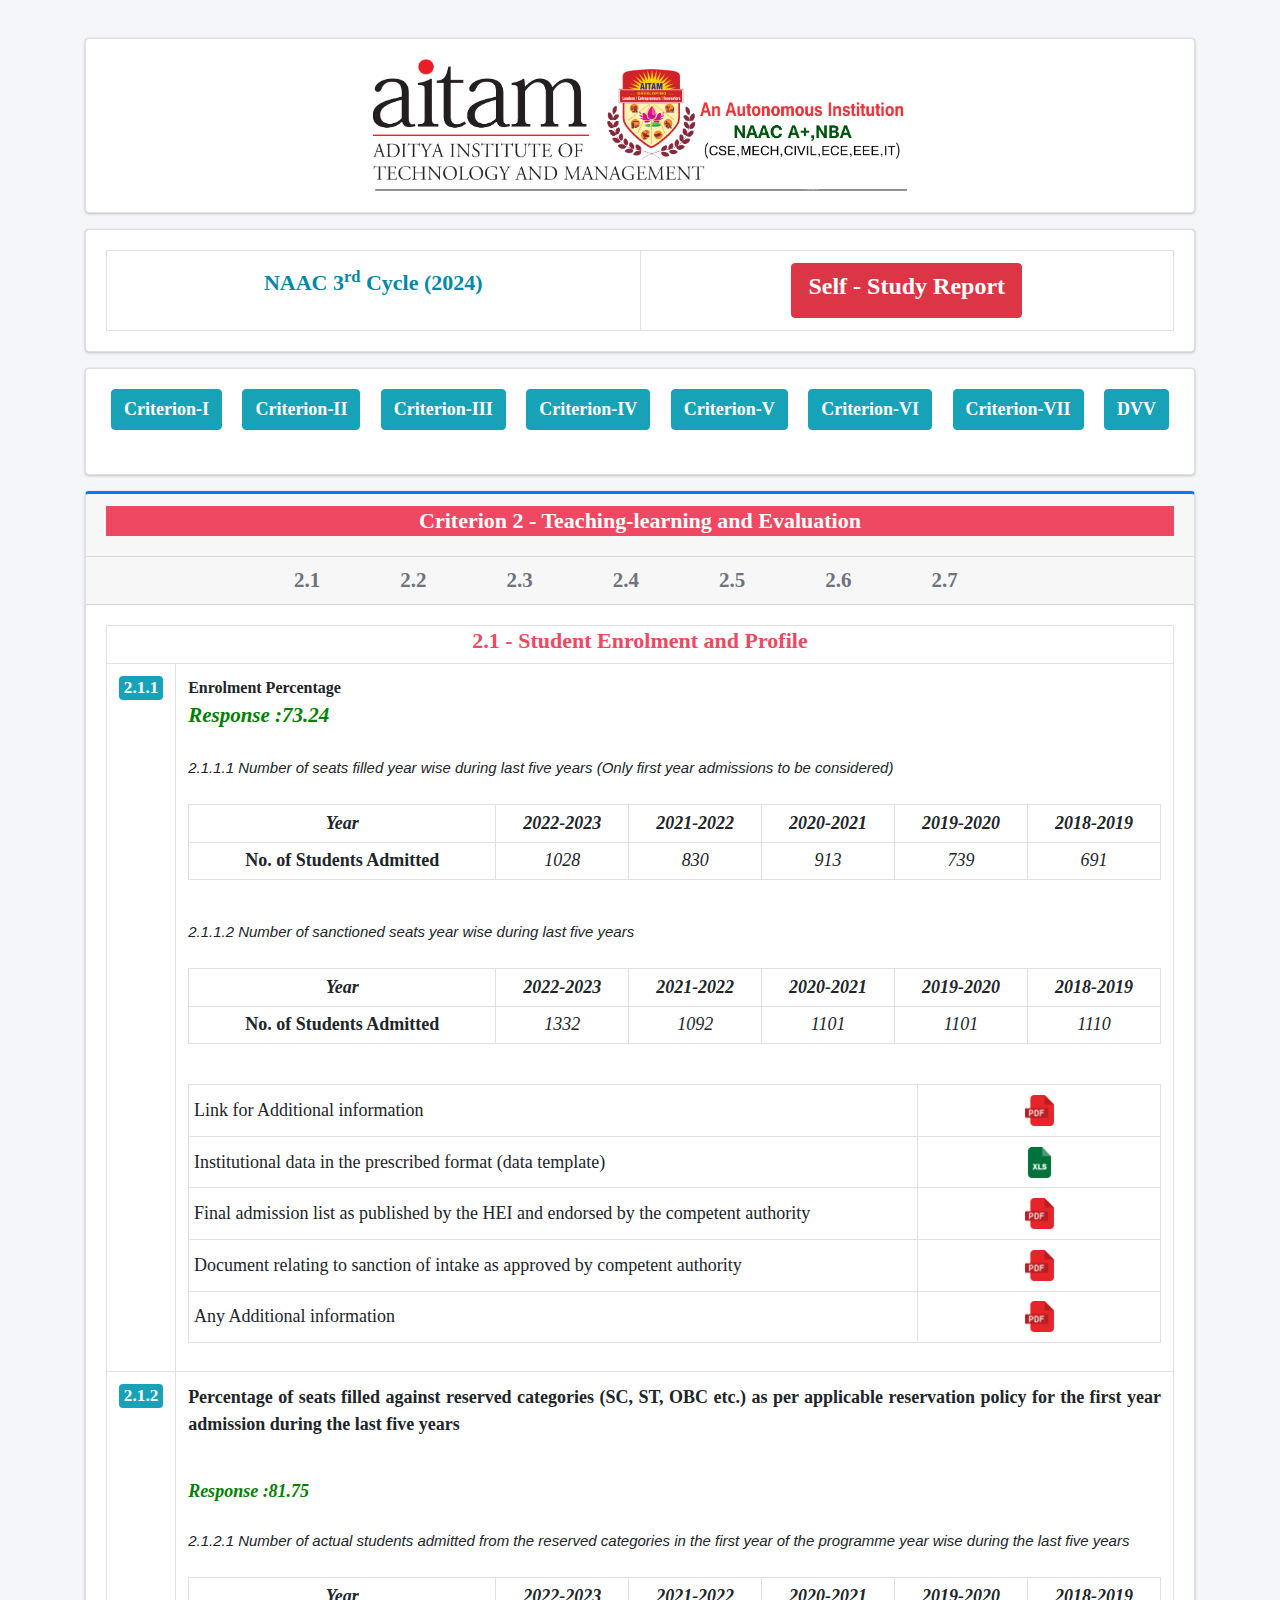
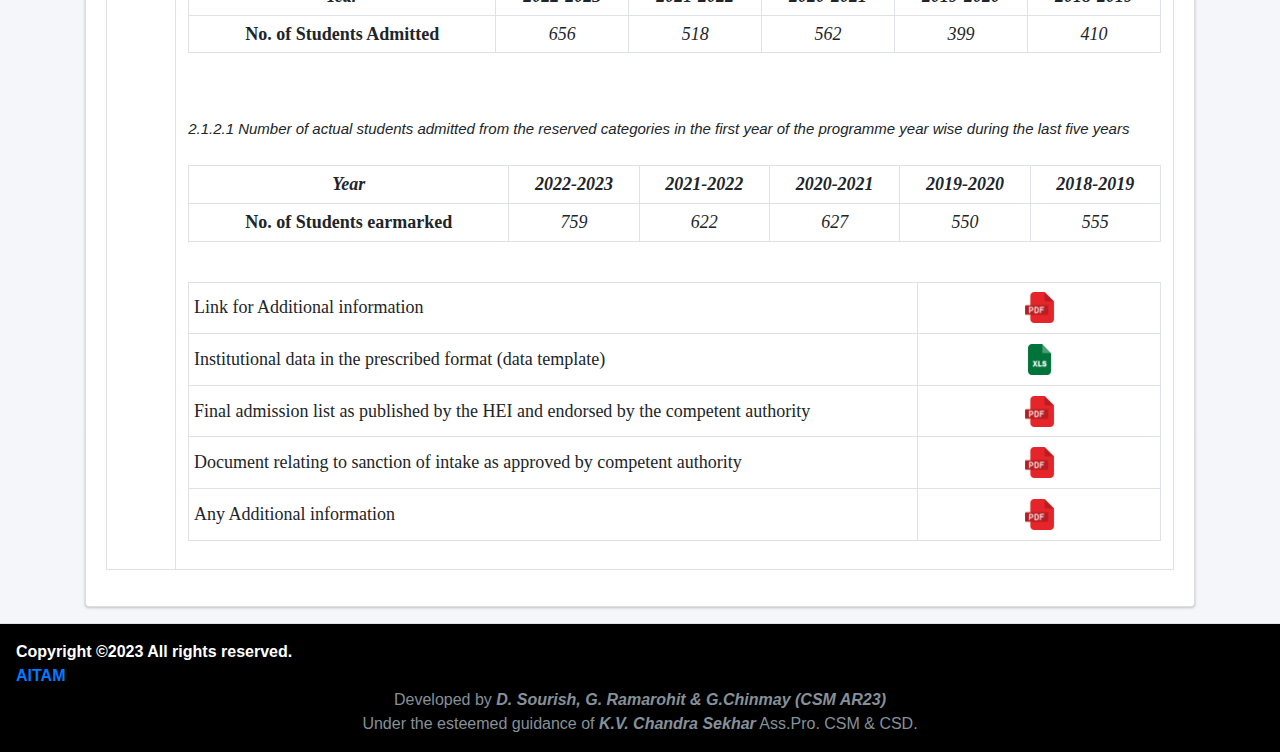
==== commit 20c8c79c: "Compleated file 2" ====
--- a/2.html
+++ b/2.html
@@ -1,24 +1,3 @@
-<<<<<<< HEAD
-<html lang="en" style="height: auto;"><head>
-    <meta charset="utf-8">
-    <meta name="viewport" content="width=device-width, initial-scale=1">
-    <title>RGMCET | NAAC</title>
-  
-    <!-- Google Font: Source Sans Pro -->
-    <link rel="stylesheet" href="https://fonts.googleapis.com/css?family=Source+Sans+Pro:300,400,400i,700&amp;display=fallback">
-    <!-- Font Awesome Icons -->
-    <link rel="stylesheet" href="plugins/fontawesome-free/css/all.min.css">
-    <!-- Theme style -->
-    <link rel="stylesheet" href="dist/css/adminlte.min.css">
-  </head>
-  <body class="layout-top-nav" style="height: auto;">
-  <div class="wrapper">
-  
-  
-  
-    <!-- Content Wrapper. Contains page content -->
-    <div class="content-wrapper" style="min-height: 656.2px;">
-=======
 <!DOCTYPE html>
 <html lang="en">
 
@@ -52,7 +31,6 @@
 
     <!-- Content Wrapper. Contains page content -->
     <div class="content-wrapper">
->>>>>>> d38ec03e46d4079e78dec386476f8423acf1f24d
       <!-- Content Header (Page header) -->
       <div class="content-header">
         <div class="container">
@@ -63,54 +41,6 @@
         </div><!-- /.container-fluid -->
       </div>
       <!-- /.content-header -->
-<<<<<<< HEAD
-  
-      <!-- Main content -->
-      <div class="content">
-        <div class="container">
-       <style>
-      
-  </style>
-  <div class="row" align="center">
-      <div class="col-lg-12">
-          <div class="card">
-            <div class="card-body">
-              <img alt="RGMCET Logo" src="http://www.icredify.com/img/RGM%20Logo.jpg">
-            </div>
-          </div>
-      </div>
-  </div>
-  <div class="row" align="center">
-      <div class="col-lg-12">
-          <div class="card">
-            <div class="card-body">
-               <table class="table table-bordered">
-              <tbody><tr>
-                  <th style="width:50%;vertical-align: middle;text-align: center;"><p style="color:#cc0000; font-size:22px;font-family: cambria; "><strong>NAAC 3<sup>rd</sup> Cycle (2023)</strong></p></th>
-                  <th style="width:50%; text-align: center;"><a class="btn btn-info btn-lg padding5 rounded" href="RGM-SSR.pdf" target="_blank"><h4 style="color:#fff; font-family: cambria;"><strong>Self - Study Report </strong> </h4> </a></th>
-              </tr>
-             </tbody></table>  
-          </div>
-          </div>
-      </div>
-  </div>
-  <div class="row" align="center">
-      <div class="col-lg-12">
-          <div class="card">
-            <div class="card-body">
-               <a href="criterion1.php" class="btn btn-primary" style="font-size:18px;font-family: cambria;"><b>Criterion-I</b></a> 
-              <a href="criterion2.php" class="btn btn-primary" style="font-size:18px;font-family: cambria;"><b>Criterion-II</b></a> 
-              <a href="criterion3.php" class="btn btn-primary" style="font-size:18px;font-family: cambria;"><b>Criterion-III</b></a> 
-              <a href="criterion4.php" class="btn btn-primary" style="font-size:18px;font-family: cambria;"><b>Criterion-IV</b></a> 
-              <a href="criterion5.php" class="btn btn-primary" style="font-size:18px;font-family: cambria;"><b>Criterion-V</b></a> 
-              <a href="criterion6.php" class="btn btn-primary" style="font-size:18px;font-family: cambria;"><b>Criterion-VI</b></a> 
-              <a href="criterion7.php" class="btn btn-primary" style="font-size:18px;font-family: cambria;"><b>Criterion-VII</b></a> 
-              <a href="DVV.php" class="btn btn-primary" style="font-size:18px;font-family: cambria;"><b>DVV</b></a> 
-            </div>
-          </div>
-      </div>
-  </div>        <div class="row">
-=======
 
       <!-- Main content -->
       <div class="content">
@@ -153,9 +83,9 @@
             <div class="col-lg-12">
               <div class="card">
                 <div class="card-body">
-                  <a href="criterion1.php" class="btn btn-info" style="font-size:18px;font-family: cambria;"
+                  <a href="index.html" class="btn btn-info" style="font-size:18px;font-family: cambria;"
                     bgcolor="#ee4a62"><b>Criterion-I</b></a>&emsp;
-                  <a href="criterion2.php" class="btn btn-info" style="font-size:18px;font-family: cambria;"
+                  <a href="2.html" class="btn btn-info" style="font-size:18px;font-family: cambria;"
                     bgcolor="#ee4a62"><b>Criterion-II</b></a>&emsp;
                   <a href="criterion3.php" class="btn btn-info" style="font-size:18px;font-family: cambria;"
                     bgcolor="#ee4a62"><b>Criterion-III</b></a>&emsp;
@@ -174,743 +104,18 @@
             </div>
           </div>
           <div class="row">
->>>>>>> d38ec03e46d4079e78dec386476f8423acf1f24d
             <div class="col-lg-12">
               <div class="card card-primary card-outline">
                 <div class="card-header">
                   <!--h3 class="card-title m-0">1.1 Curriculum Design and Development</h3-->
-<<<<<<< HEAD
-                  <h3 style="text-align: center;background:#0089a7;line-height:30px;font-size:22px;font-family: sans-serif;color: #fff;padding: 0px;"><strong> Criterion 2- Teaching-learning and Evaluation  </strong></h3>
-=======
                   <h3
                     style="text-align: center;background:#EE4862;line-height:30px;font-size:22px;font-family: cambria;color: #fff;padding: 0px;">
                     <strong> Criterion 2 - Teaching-learning and Evaluation </strong>
                   </h3>
->>>>>>> d38ec03e46d4079e78dec386476f8423acf1f24d
                 </div>
                 <div class="card-header p-0">
                   <ul class="nav nav-pills">
                     <!--li class="nav-item"><a class="nav-link active" href="#activity" data-toggle="tab">1.1</a></li-->
-<<<<<<< HEAD
-                    <li>             </li>
-                  
-                    <li class="nav-item"><a class="nav-link" href="#naac2_1" data-toggle="tab"><strong><font style="font-size:21px;font-family:cambria; color:red">2.1</font></strong></a> </li>
-                      <li>   </li>
-                    <li class="nav-item"><a class="nav-link" href="#naac2_2" data-toggle="tab"><strong><font style="font-size:21px;font-family:cambria; color:red">2.2</font></strong></a></li>
-                     <li>   </li>
-                    <li class="nav-item"><a class="nav-link" href="#naac2_3" data-toggle="tab"><strong><font style="font-size:21px;font-family:cambria; color:red">2.3</font></strong></a></li>
-                     <li>   </li>
-                    <li class="nav-item"><a class="nav-link" href="#naac2_4" data-toggle="tab"><strong><font style="font-size:21px;font-family:cambria; color:red">2.4</font></strong></a></li>
-                     <li>   </li>
-                     <li class="nav-item"><a class="nav-link" href="#naac2_5" data-toggle="tab"><strong><font style="font-size:21px;font-family:cambria; color:red">2.5</font></strong></a></li>
-                      <li>   </li>
-                     <li class="nav-item"><a class="nav-link" href="#naac2_6" data-toggle="tab"><strong><font style="font-size:21px;font-family:cambria; color:red">2.6</font></strong></a></li>
-                      <li>   </li>
-                     <li class="nav-item"><a class="nav-link" href="#naac2_7" data-toggle="tab"><strong><font style="font-size:21px;font-family:cambria; color:red">2.7</font></strong></a></li>
-                     
-                  <!--li>  <button type="button" class="btn btn-danger" href="#timeline" data-toggle="tab">1.1</button>&emsp; </li-->
-                    </ul>
-               </div><!-- /.card-header -->
-                <div class="card-body">
-                  <div class="tab-content">
-                 
-                    <!-- /.tab-pane -->
-                    <div class="active tab-pane" id="naac2_1">
-                      <table class="table table-bordered">
-                      <tbody><tr><td colspan="2"> <h3 style="text-align: center;line-height:05px;font-size:22px;font-family: cambria;color: #cc0000;"><strong> 2.1 - Student Enrolment and Profile  </strong></h3></td>
-                          </tr><tr> 
-                              <td style="font-family:cambria"> <span class="badge badge-info"><big><big>2.1.1</big></big></span><!--<br>Q<sub>l</sub>M <br>(20)--></td>
-                              <td align="justify">
-                                  <b style="font-size:18px;font-family: cambria;color:;">Enrolment percentage</b>
-                                  
-                                  <p style="font-family:cambria; color:green; font-size:20px"><strong><i>Response : 73.24 </i></strong></p>
-                                  
-                                  <i></i><p style="font-size:18px;font-family: cambria;color:;"><i>2.1.1.1 Number of seats filled year wise during last five years (Only first year admissions to be considered) </i>
-                                  <br>
-                                  </p><table class="table table-hover table-sm table-bordered col-md-12" style="margin-left: auto; margin-right: auto;">
-                                  <tbody><tr align="center" style="font-size:18px;font-family: cambria;font-weight:bold;">
-                                  <td>Year</td>
-                                  <td>2022-23</td>
-                                  <td>2021-22</td>
-                                  <td>2020-21</td>
-                                  <td>2019-20</td>
-                                  <td>2018-19</td>
-                                  </tr>
-                                  <tr align="center" style="font-size:18px;font-family: cambria;">
-                                  <td><b>No. of Students Admitted</b></td>
-                                  <td>1028</td>
-                                  <td>830</td>
-                                  <td>913</td>
-                                  <td>739</td>
-                                  <td>691</td>
-                                  </tr>
-                                  </tbody></table>
-                                  <br>
-                                  <i></i><p style="font-size:18px;font-family: cambria;color:;"><i>2.1.1.2 Number of sanctioned seats year wise during last five years </i>
-                                  <br>
-                                  </p><table class="table table-hover table-sm table-bordered col-md-12" style="margin-left: auto; margin-right: auto;">
-                                  <tbody><tr align="center" style="font-size:18px;font-family: cambria;font-weight:bold;">
-                                  <td>Year</td>
-                                  <td>2022-23</td>
-                                  <td>2021-22</td>
-                                  <td>2020-21</td>
-                                  <td>2019-20</td>
-                                  <td>2018-19</td>
-                                  </tr>
-                                  <tr align="center" style="font-size:18px;font-family: cambria;">
-                                  <td><b>No. of Students Sanctioned</b></td>
-                                  <td>1332</td>
-                                  <td>1092</td>
-                                  <td>1101</td>
-                                  <td>1101</td>
-                                  <td>1110</td>
-                                  </tr>
-                                  </tbody></table>
-                                  <br>
-  
-                                  
-                                  <table class="table table-hover table-sm table-bordered col-md-12" style="margin-left: auto; margin-right: auto;">
-                                  <tbody><tr>
-                                      <td align="left" style="vertical-align: middle; font-family: cambria;font-size:18px;"> <i class="fas fa-pdf-file"></i> Link for Additional information
-                                      </td>
-                                      <td width="25%" align="center"><button class="btn btn-sm "><i class="fas fa-pdf-file"></i><a href="pdf/C2/2.1.1_1693475733_12856.pdf" target="_blank"><img src="pdfimg.png"></a></button><a href="pdf/C2/2.1.1_1693475733_12856.pdf" target="_blank"> </a></td>
-                                  </tr>
-                                  <tr>
-                                      <td align="left" style="vertical-align: middle; font-family: cambria;font-size:18px;"> <i class="fas fa-pdf-file"></i> Institutional data in the prescribed format (data template)
-                                      </td>
-                                      <td width="25%" align="center"><button class="btn btn-sm "><i class="fas fa-pdf-file"></i><a href="excel/2.1.1.xlsx" target="_blank"><img src="excel.png"></a></button><a href="excel/2.1.1.xlsx" target="_blank"> </a></td>
-                                  </tr>
-                                  <tr>
-                                      <td align="left" style="vertical-align: middle; font-family: cambria;font-size:18px;"> <i class="fas fa-pdf-file"></i> Final admission list as published by the HEI and endorsed by the competent authority
-                                      </td>
-                                      <td width="25%" align="center"><button class="btn btn-sm "><i class="fas fa-pdf-file"></i><a href="pdf/C2/2.1.1_1693475757_12856.pdf" target="_blank"><img src="pdfimg.png"></a></button><a href="pdf/C2/2.1.1_1693475757_12856.pdf" target="_blank"> </a></td>
-                                  </tr>
-                                  <tr>
-                                      <td align="left" style="vertical-align: middle; font-family: cambria;font-size:18px;"> <i class="fas fa-pdf-file"></i> Document relating to sanction of intake as approved by competent authority
-                                      </td>
-                                      <td width="25%" align="center"><button class="btn btn-sm "><i class="fas fa-pdf-file"></i><a href="pdf/C2/2.1.1_1693475765_12856.pdf" target="_blank"><img src="pdfimg.png"></a></button><a href="pdf/C2/2.1.1_1693475765_12856.pdf" target="_blank"> </a></td>
-                                  </tr>
-                                  <tr>
-                                      <td align="left" style="vertical-align: middle; font-family: cambria;font-size:18px;">  Any Additional information
-                                      </td>
-                                      <td width="25%" align="center"><button class="btn btn-sm "><i class="fas fa-pdf-file"></i><a href="https://rgmcet.edu.in/admission-procedures" target="_blank"><img src="pdfimg.png"></a></button></td>
-                                  </tr>
-                                  
-                                  </tbody></table>
-                              </td>
-                          </tr>
-                          <tr> 
-                              <td style="font-family:cambria">  <span class="badge badge-info"><big><big> <b>2.1.2 </b></big></big></span><!--<br>Q<sub>n</sub>M <br>(20)--></td>
-                              <td align="justify">
-                                  <p class="margin-bottom-0"><b style="font-size:18px;font-family: cambria;color:;">Percentage of seats filled against reserved categories (SC, ST, OBC etc.) as per applicable reservation policy for the first year admission during the last five years</b></p>
-                                      
-                                  <p style="font-family:cambria; color:green; font-size:20px"><strong><i>Response :81.75 </i></strong></p>
-                                  <i></i><p style="font-size:18px;font-family: cambria;color:;"><i>2.1.2.1 Number of actual students admitted from the reserved categories in the first year of the programme year wise during the last five years </i>
-                                  <br>
-                                  </p><table class="table table-hover table-sm table-bordered col-md-12" style="margin-left: auto; margin-right: auto;">
-                                  <tbody><tr align="center" style="font-size:18px;font-family: cambria;font-weight:bold;">
-                                  <td>Year</td>
-                                  <td>2022-23</td>
-                                  <td>2021-22</td>
-                                  <td>2020-21</td>
-                                  <td>2019-20</td>
-                                  <td>2018-19</td>
-                                  </tr>
-                                  <tr align="center" style="font-size:18px;font-family: cambria;">
-                                  <td><b>No. of Students Admitted</b></td>
-                                  <td>656</td>
-                                  <td>518</td>
-                                  <td>562</td>
-                                  <td>399</td>
-                                  <td>410</td>
-                                  </tr>
-                                  </tbody></table>
-                                  <br>
-                                  <i></i><p style="font-size:18px;font-family: cambria;color:;"><i>2.1.2.2 Number of seats earmarked for reserved category as per GoI/State Govt. rule year wise during the last five years </i>
-                                  <br>
-                                  </p><table class="table table-hover table-sm table-bordered col-md-12" style="margin-left: auto; margin-right: auto;">
-                                  <tbody><tr align="center" style="font-size:18px;font-family: cambria;font-weight:bold;">
-                                  <td>Year</td>
-                                  <td>2022-23</td>
-                                  <td>2021-22</td>
-                                  <td>2020-21</td>
-                                  <td>2019-20</td>
-                                  <td>2018-19</td>
-                                  </tr>
-                                  <tr align="center" style="font-size:18px;font-family: cambria;">
-                                  <td><b>No. of Seats earmarked</b></td>
-                                  <td>759</td>
-                                  <td>622</td>
-                                  <td>627</td>
-                                  <td>550</td>
-                                  <td>555</td>
-                                  </tr>
-                                  </tbody></table>
-                                  <br>
-                                  <table class="table table-hover table-sm table-bordered col-md-12" style="margin-left: auto; margin-right: auto;">
-                                  <tbody><tr>
-                                      <td align="left" style="vertical-align: middle; font-family: cambria;font-size:18px;"> <i class="fas fa-pdf-file"></i> Link for Additional information
-                                      </td>
-                                      <td width="25%" align="center"><button class="btn btn-sm "><i class="fas fa-pdf-file"></i><a href="pdf/C2/2.1.2_1693475859_12856.pdf" target="_blank"><img src="pdfimg.png"></a></button><a href="pdf/C2/2.1.2_1693475859_12856.pdf" target="_blank"> </a></td>
-                                  </tr>
-                                  <tr>
-                                      <td align="left" style="vertical-align: middle; font-family: cambria;font-size:18px;"> <i class="fas fa-pdf-file"></i> Institutional data in the prescribed format (data template)
-                                      </td>
-                                      <td width="25%" align="center"><button class="btn btn-sm "><i class="fas fa-pdf-file"></i><a href="excel/2.1.2.xlsx" target="_blank"><img src="excel.png"></a></button><a href="excel/2.1.2.xlsx" target="_blank"> </a></td>
-                                  </tr>
-                                  <tr>
-                                      <td align="left" style="vertical-align: middle; font-family: cambria;font-size:18px;"> <i class="fas fa-pdf-file"></i> Final admission list indicating the category as published by the HEI and endorsed by the       competent authority.
-                                      </td>
-                                      <td width="25%" align="center"><button class="btn btn-sm "><i class="fas fa-pdf-file"></i><a href="pdf/C2/2.1.2_1693981241_12856.pdf" target="_blank"><img src="pdfimg.png"></a></button><a href="pdf/C2/2.1.2_1693981241_12856.pdf" target="_blank"> </a></td>
-                                  </tr>
-                                  <tr>
-                                      <td align="left" style="vertical-align: middle; font-family: cambria;font-size:18px;"> <i class="fas fa-pdf-file"></i> Copy of the letter issued by the State govt. or Central Government Indicating the reserved     categories(SC, ST, OBC, Divyangjan, etc.) to be considered as per the state rule
-                                      </td>
-                                      <td width="25%" align="center"><button class="btn btn-sm "><i class="fas fa-pdf-file"></i><a href="pdf/C2/2.1.2_1693475902_12856.pdf" target="_blank"><img src="pdfimg.png"></a></button><a href="pdf/C2/2.1.2_1693475902_12856.pdf" target="_blank"> </a></td>
-                                  </tr>
-                                  <tr>
-                                      <td align="left" style="vertical-align: middle; font-family: cambria;font-size:18px;">  Any Additional information
-                                      </td>
-                                      <td width="25%" align="center"><button class="btn btn-sm "><i class="fas fa-pdf-file"></i><a href="https://rgmcet.edu.in/NAAC/2023/2.1/2.1.2/2.1.2_academic_year_wise.pdf" target="_blank"><img src="pdfimg.png"></a></button></td>
-                                  </tr>
-                                      </tbody></table>
-                                  </td>
-                          </tr>
-                      </tbody></table>
-                    </div>
-                    <!-- /.tab-pane -->
-  
-                    <div class="tab-pane" id="naac2_2">
-                    
-                      <table class="table table-bordered">
-                      <tbody><tr><td colspan="2"> <h3 style="text-align: center;line-height:05px;font-size:22px;font-family: cambria;color: #cc0000;"><strong> 2.2 - Catering to Student Diversity </strong></h3></td>
-                          </tr><tr> 
-                              <td style="font-family:cambria"> <span class="badge badge-info"><big><big>2.2.1</big></big></span><!--<br>Q<sub>l</sub>M <br>(20)--></td>
-                              <td align="justify">
-                                  <b style="font-size:18px;font-family: cambria;color:;">The institution assesses the learning levels of the students and organises special Programmes to cater to differential learning needs of the student</b>
-                                  <br>
-                                  <br>
-                                  <table class="table table-hover table-sm table-bordered col-md-12" style="margin-left: auto; margin-right: auto;">
-                                  <tbody><tr>
-                                      <td align="left" style="vertical-align: middle; font-family: cambria;font-size:18px;"><i class="fas fa-pdf-file"></i> Link for Additional information
-                                      </td>
-                                      <td width="25%" align="center"><button class="btn btn-sm "><i class="fas fa-pdf-file"></i><a href="pdf/C2/2.2.1_1694282694_12856.pdf" target="_blank"><img src="pdfimg.png"></a></button><a href="pdf/C2/2.2.1_1694282694_12856.pdf" target="_blank"> </a></td>
-                                  </tr>
-                                  <tr>
-                                      <td align="left" style="vertical-align: middle; font-family: cambria;font-size:18px;">Any Additional information
-                                      </td>
-                                      <td width="25%" align="center"><button class="btn btn-sm "><i class="fas fa-pdf-file"></i><a href="https://rgmcet.edu.in/NAAC/2023/2.2/2.2.1/2.2.1_Additional.pdf" target="_blank"><img src="pdfimg.png"></a></button></td>
-                                  </tr>
-                                  
-                                  </tbody></table>
-                              </td>
-                          </tr>
-                          <tr> 
-                              <td style="font-family:cambria"> <span class="badge badge-info"><big><big>2.2.2</big></big></span><!--<br>Q<sub>l</sub>M <br>(20)--></td>
-                              <td align="justify">
-                                  <b style="font-size:18px;font-family: cambria;color:;">Student - Full time teacher ratio (Data for the latest completed academic year)</b>
-                                  <br>
-                                  <p style="font-family:cambria; color:green; font-size:20px"><strong><i>Response :13.43 </i></strong></p>
-                                  <br>
-                                  
-                                  <table class="table table-hover table-sm table-bordered col-md-12" style="margin-left: auto; margin-right: auto;">
-                                  <tbody><tr>
-                                      <td align="left" style="vertical-align: middle; font-family: cambria;font-size:18px;"><i class="fas fa-pdf-file"></i> List showing the number of students in each of the programs for the latest completed             academic year across all semesters
-                                      </td>
-                                      <td width="25%" align="center"><button class="btn btn-sm "><i class="fas fa-pdf-file"></i><a href="pdf/C2/2.2.2_1693480046_12856.pdf" target="_blank"><img src="pdfimg.png"></a></button><a href="pdf/C2/2.2.2_1693480046_12856.pdf" target="_blank"> </a></td>
-                                  </tr>
-                                  <tr>
-                                      <td align="left" style="vertical-align: middle; font-family: cambria;font-size:18px;">Certified list of full time teachers along with the departmental affiliation in the latest completed academic year.
-                                      </td>
-                                      <td width="25%" align="center"><button class="btn btn-sm "><i class="fas fa-pdf-file"></i><a href="pdf/C2/2.2.2_1693480045_12856.pdf" target="_blank"><img src="pdfimg.png"></a></button></td>
-                                  </tr>
-                                  <tr>
-                                      <td align="left" style="vertical-align: middle; font-family: cambria;font-size:18px;">Any Additional information
-                                      </td>
-                                      <td width="25%" align="center"><button class="btn btn-sm "><i class="fas fa-pdf-file"></i><a href="https://rgmcet.edu.in/NAAC/2023/2.2/2.2.2/2.2.2_main.pdf" target="_blank"><img src="pdfimg.png"></a></button></td>
-                                  </tr>
-                                  
-                                  </tbody></table>
-                              </td>
-                          </tr>
-                  </tbody></table>
-                       </div>
-                  <div class="tab-pane" id="naac2_3">
-                      <table class="table table-bordered">
-                      <tbody><tr><td colspan="2"> <h3 style="text-align: center;line-height:05px;font-size:22px;font-family: cambria;color: #cc0000;"><strong> 2.3 - Teaching- Learning Process</strong></h3></td>
-                          </tr><tr> 
-                              <td style="font-family:cambria"> <span class="badge badge-info"><big><big>2.3.1</big></big></span><!--<br>Q<sub>l</sub>M <br>(20)--></td>
-                              <td align="justify">
-                                  <b style="font-size:18px;font-family: cambria;color:;">Student centric methods, such as experiential learning, participative learning and problem solving methodologies are used for enhancing learning experience and teachers use ICT- enabled tools including online resources for effective teaching and learning process</b><br>
-                                  <br>
-                                  <table class="table table-hover table-sm table-bordered col-md-12" style="margin-left: auto; margin-right: auto;">
-                                  <tbody><tr>
-                                      <td align="left" style="vertical-align: middle; font-family: cambria;font-size:18px;"><i class="fas fa-pdf-file"></i> Link for Additional information
-                                      </td>
-                                      <td width="25%" align="center"><button class="btn btn-sm "><i class="fas fa-pdf-file"></i><a href="pdf/C2/2.3.1_1693637738_12856.pdf" target="_blank"><img src="pdfimg.png"></a></button><a href="pdf/C2/2.3.1_1693637738_12856.pdf" target="_blank"> </a></td>
-                                  </tr>
-                                  <tr>
-                                      <td align="left" style="vertical-align: middle; font-family: cambria;font-size:18px;">Any Additional information
-                                      </td>
-                                      <td width="25%" align="center"><button class="btn btn-sm "><i class="fas fa-pdf-file"></i><a href="https://rgmcet.edu.in/NAAC/2023/2.3/2.3.1/2.3.1_Additional.pdf" target="_blank"><img src="pdfimg.png"></a></button></td>
-                                  </tr>
-                                  
-                                  </tbody></table>
-                              </td>
-                          </tr>
-                          <tr> 
-                              <td style="font-family:cambria">  <span class="badge badge-info"><big><big> <b>2.3.2 </b></big></big></span><!--<br>Q<sub>n</sub>M <br>(20)--></td>
-                              <td align="justify">
-                                  <p class="margin-bottom-0"><b style="font-size:18px;font-family: cambria;color:;">The institution adopts effective Mentor-Mentee Schemes to address academics and student-psychological issues</b></p>
-                              
-                                  <table class="table table-hover table-sm table-bordered col-md-12" style="margin-left: auto; margin-right: auto;">
-                                  <tbody><tr>
-                                      <td align="left" style="vertical-align: middle; font-family: cambria;font-size:18px;"><i class="fas fa-pdf-file"></i>Link for Additional information
-                                      </td>
-                                      <td width="25%" align="center"><button class="btn btn-sm "><i class="fas fa-pdf-file"></i><a href="pdf/C2/2.3.2_1693637798_12856.pdf" target="_blank"><img src="pdfimg.png"></a></button><a href="pdf/C2/2.3.2_1693637798_12856.pdf" target="_blank"> </a></td>
-                                  </tr>
-                                  <tr>
-                                      <td align="left" style="vertical-align: middle; font-family: cambria;font-size:18px;">List of Active mentors
-                                      </td>
-                                      <td width="25%" align="center"><button class="btn btn-sm "><i class="fas fa-pdf-file"></i><a href="pdf/C2/2.3.2_1693637805_12856.pdf" target="_blank"><img src="pdfimg.png"></a></button></td>
-                                  </tr>
-                                  <tr>
-                                      <td align="left" style="vertical-align: middle; font-family: cambria;font-size:18px;"> Any Additional information
-                                      </td>
-                                      <td width="25%" align="center"><button class="btn btn-sm "><i class="fas fa-pdf-file"></i><a href="https://rgmcet.edu.in/NAAC/2023/2.3/2.3.2/MentoringPolicy.pdf" target="_blank"><img src="pdfimg.png"></a></button></td>
-                                  </tr>
-                                  </tbody></table>
-                                  </td>
-                          </tr>
-                          <tr> 
-                              <td style="font-family:cambria">  <span class="badge badge-info"><big><big> <b>2.3.3 </b></big></big></span><!--<br>Q<sub>n</sub>M <br>(20)--></td>
-                              <td align="justify">
-                                  <p class="margin-bottom-0"><b style="font-size:18px;font-family: cambria;color:;">Preparation and adherence of Academic Calendar and Teaching plans by the institution 
-                                  Describe the Preparation and adherence to Academic Calendar and Teaching plans by the institution.</b></p>
-                                  <table class="table table-hover table-sm table-bordered col-md-12" style="margin-left: auto; margin-right: auto;">
-                                  <tbody><tr>
-                                      <td align="left" style="vertical-align: middle; font-family: cambria;font-size:18px;">Link for Additional information
-                                      </td>
-                                      <td width="25%" align="center"><button class="btn btn-sm "><i class="fas fa-pdf-file"></i><a href="pdf/C2/2.3.3_1693637845_12856.pdf" target="_blank"><img src="pdfimg.png"></a></button></td>
-                                  </tr>
-                                      <tr><td align="left" style="vertical-align: middle; font-family: cambria;font-size:18px;">Any Additional information
-                                      </td>
-                                      <td width="25%" align="center"><button class="btn btn-sm "><i class="fas fa-pdf-file"></i><a href="https://rgmcet.edu.in/academics" target="_blank"><img src="pdfimg.png"></a></button></td>
-                                  </tr>
-                                  </tbody></table>
-                                  </td>
-                          </tr>
-                      </tbody></table>
-                     </div>
-                     
-                     
-                     
-              <div class="tab-pane" id="naac2_4">
-                      <table class="table table-bordered">
-                      <tbody><tr><td colspan="2"> <h3 style="text-align: center;line-height:05px;font-size:22px;font-family: cambria;color: #cc0000;"><strong> 2.4 - Teacher Profile and Quality</strong></h3></td>
-                          </tr><tr> 
-                              <td style="font-family:cambria"> <span class="badge badge-info"><big><big>2.4.1</big></big></span><!--<br>Q<sub>l</sub>M <br>(20)--></td>
-                              <td align="justify">
-                                  <b style="font-size:18px;font-family: cambria;color:;">Average percentage of full time teachers appointed against the number of sanctioned posts year wise during the last five years</b>
-                                  
-                                  <p style="font-family:cambria; color:green; font-size:20px"><strong><i>Response : 100 </i></strong></p>
-                                  
-                                  <i></i><p style="font-size:18px;font-family: cambria;color:;"><i>2.4.1.1 Number of sanctioned posts year wise during the last five years</i>
-                                  <br>
-                                  </p><table class="table table-hover table-sm table-bordered col-md-12" style="margin-left: auto; margin-right: auto;">
-                                  <tbody><tr align="center" style="font-size:18px;font-family: cambria;font-weight:bold;">
-                                  <td>Year</td>
-                                  <td>2022-23</td>
-                                  <td>2021-22</td>
-                                  <td>2020-21</td>
-                                  <td>2019-20</td>
-                                  <td>2018-19</td>
-                                  </tr>
-                                  <tr align="center" style="font-size:18px;font-family: cambria;">
-                                  <td><b>No. of sanctioned posts</b></td>
-                                  <td>295</td>
-                                  <td>273</td>
-                                  <td>282</td>
-                                  <td>236</td>
-                                  <td>262</td>
-                                  </tr>
-                                  </tbody></table>
-                                  <br>
-                              
-                                  <table class="table table-hover table-sm table-bordered col-md-12" style="margin-left: auto; margin-right: auto;">
-                                  <tbody><tr>
-                                      <td align="left" style="vertical-align: middle; font-family: cambria;font-size:18px;"><i class="fas fa-pdf-file"></i> Sanction letters indicating number of posts sanctioned by the competent authority
-                                      </td>
-                                      <td width="25%" align="center"><button class="btn btn-sm "><i class="fas fa-pdf-file"></i><a href="pdf/C2/2.4.1_1693762606_12856.pdf" target="_blank"><img src="pdfimg.png"></a></button><a href="pdf/C2/2.4.1_1693762606_12856.pdf" target="_blank"> </a></td>
-                                  </tr>
-                                  <tr>
-                                      <td align="left" style="vertical-align: middle; font-family: cambria;font-size:18px;"><i class="fas fa-pdf-file"></i>Provide the relevant information in institutional website as part of public disclosure
-                                      </td>
-                                      <td width="25%" align="center"><button class="btn btn-sm "><i class="fas fa-pdf-file"></i><a href="pdf/C2/2.4.1_1693762620_12856.pdf" target="_blank"><img src="pdfimg.png"></a></button><a href="pdf/C2/2.4.1_1693762620_12856.pdf" target="_blank"> </a></td>
-                                  </tr>
-                                  <tr>
-                                      <td align="left" style="vertical-align: middle; font-family: cambria;font-size:18px;"><i class="fas fa-pdf-file"></i>Institutional data in the prescribed format (data template)
-                                      </td>
-                                      <td width="25%" align="center"><button class="btn btn-sm "><i class="fas fa-pdf-file"></i><a href="excel/2.4.1.xlsx" target="_blank"><img src="excel.png"></a></button><a href="excel/2.4.1.xlsx" target="_blank"> </a></td>
-                                  </tr>
-                                  <tr>
-                                      <td align="left" style="vertical-align: middle; font-family: cambria;font-size:18px;"><i class="fas fa-pdf-file"></i> Any Additional information
-                                      </td>
-                                      <td width="25%" align="center"><button class="btn btn-sm "><i class="fas fa-pdf-file"></i><a href="https://rgmcet.edu.in/NAAC/2023/2.4/2.4.1/2.4.1_Additional.pdf" target="_blank"><img src="pdfimg.png"></a></button><a href="https://rgmcet.edu.in/NAAC/2023/2.4/2.4.1/2.4.1_Additional.pdf" target="_blank"> </a></td>
-                                  </tr>
-                                  
-                                  </tbody></table>
-                              </td>
-                          </tr>
-                          <tr>
-                              <td style="font-family:cambria"> <span class="badge badge-info"><big><big>2.4.2</big></big></span><!--<br>Q<sub>l</sub>M <br>(20)--></td>
-                              <td align="justify">
-                                  <b style="font-size:18px;font-family: cambria;color:;"> Percentage of full time teachers with Ph.D./D.Sc. / D.Litt./ L.L.D during the last five years</b>
-                                  <br>
-                                  <p style="font-family:cambria; color:green; font-size:20px"><strong><i>Response : 25.54</i></strong></p>
-                                  <i></i><p style="font-size:18px;font-family: cambria;color:;"><i>2.4.2.1 Number of full time teachers with Ph.D./D.Sc. / D.Litt./ L.L.D during the last five years</i>
-                                  <br>
-                                  </p><p style="font-family:cambria; color:green; font-size:20px"><strong><i>Response : 118</i></strong></p>
-                                  <br>
-                                  <table class="table table-hover table-sm table-bordered col-md-12" style="margin-left: auto; margin-right: auto;">
-                                  <tbody><tr>
-                                      <td align="left" style="vertical-align: middle; font-family: cambria;font-size:18px;"><i class="fas fa-pdf-file"></i> List of faculty having Ph.D./D.Sc. / D.Litt./ L.L.D along with particulars of the degree     awarding university,subject and the year of award per academic year.
-                                      </td>
-                                      <td width="25%" align="center"><button class="btn btn-sm "><i class="fas fa-pdf-file"></i><a href="pdf/C2/2.4.2_1693762681_12856.pdf" target="_blank"><img src="pdfimg.png"></a></button><a href="pdf/C2/2.4.2_1693762681_12856.pdf" target="_blank"> </a></td>
-                                  </tr>
-                                  <tr>
-                                      <td align="left" style="vertical-align: middle; font-family: cambria;font-size:18px;"><i class="fas fa-pdf-file"></i>Institutional data in the prescribed format (data template)
-                                      </td>
-                                      <td width="25%" align="center"><button class="btn btn-sm "><i class="fas fa-pdf-file"></i><a href="excel/2.4.2.xlsx" target="_blank"><img src="excel.png"></a></button><a href="excel/2.4.2.xlsx" target="_blank"> </a></td>
-                                  </tr>
-                                  <tr>
-                                      <td align="left" style="vertical-align: middle; font-family: cambria;font-size:18px;"><i class="fas fa-pdf-file"></i>Copies of Ph.D./D.Sc. / D.Litt./ L.L.D awarded by UGC recognized universities
-                                      </td>
-                                      <td width="25%" align="center"><button class="btn btn-sm "><i class="fas fa-pdf-file"></i><a href="pdf/C2/2.4.2_1693762694_12856.pdf" target="_blank"><img src="pdfimg.png"></a></button><a href="pdf/C2/2.4.2_1693762694_12856.pdf" target="_blank"> </a></td>
-                                  </tr>
-                                  <tr>
-                                      <td align="left" style="vertical-align: middle; font-family: cambria;font-size:18px;">Any Additional information
-                                      </td>
-                                      <td width="25%" align="center"><button class="btn btn-sm "><i class="fas fa-pdf-file"></i><a href="https://rgmcet.edu.in/NAAC/2023/2.4/2.4.2/2.4.2_Additional.pdf" target="_blank"><img src="pdfimg.png"></a></button></td>
-                                  </tr>
-                                  
-                                  </tbody></table>
-                              </td>
-                              </tr>
-                              
-                              
-                  
-                              <tr>
-                              <td style="font-family:cambria"> <span class="badge badge-info"><big><big>2.4.3</big></big></span><!--<br>Q<sub>l</sub>M <br>(20)--></td>
-                              <td align="justify">
-                                  <b style="font-size:18px;font-family: cambria;color:;">Average teaching experience of full time teachers (Data to be provided only for the latest completed academic year, in number of years)</b>
-                                  <br>
-                                  <p style="font-family:cambria; color:green; font-size:20px"><strong><i>Response : 9.04 </i></strong></p>
-                                  <i></i><p style="font-size:18px;font-family: cambria;color:;"><i>2.4.3.1 Total teaching experience of full-time teachers as of latest completed academic year</i>
-                                  <br>
-                                  </p><p style="font-family:cambria; color:green; font-size:20px"><strong><i>Response : 2667</i></strong></p>
-                                  <br>
-                                  
-                                  
-                                  <table class="table table-hover table-sm table-bordered col-md-12" style="margin-left: auto; margin-right: auto;">
-                                  <tbody><tr>
-                                      <td align="left" style="vertical-align: middle; font-family: cambria;font-size:18px;"><i class="fas fa-pdf-file"></i> Institutional data in the prescribed format (data template)
-                                      </td>
-                                      <td width="25%" align="center"><button class="btn btn-sm "><i class="fas fa-pdf-file"></i><a href="excel/2.4.3.xlsx" target="_blank"><img src="excel.png"></a></button><a href="excel/2.4.3.xlsx" target="_blank"> </a></td>
-                                  </tr>
-                                  <tr>
-                                      <td align="left" style="vertical-align: middle; font-family: cambria;font-size:18px;">Any Additional information
-                                      </td>
-                                      <td width="25%" align="center"><button class="btn btn-sm "><i class="fas fa-pdf-file"></i><a href="https://rgmcet.edu.in/NAAC/2023/2.4/2.4.3/2.4.3_Main.pdf" target="_blank"><img src="pdfimg.png"></a></button></td>
-                                  </tr>
-                                  
-                                  </tbody></table>
-                              </td>
-                              </tr>
-                          
-                          <tr> 
-                              <td style="font-family:cambria"> <span class="badge badge-info"><big><big>2.4.4</big></big></span><!--<br>Q<sub>l</sub>M <br>(20)--></td>
-                              <td align="justify">
-                                  <b style="font-size:18px;font-family: cambria;color:;">Percentage of full time teachers working in the institution throughout during the last five years</b>
-                                  <br>
-                                  <p style="font-family:cambria; color:green; font-size:20px"><strong><i>Response : 50.38</i></strong></p>
-                                  <br>
-                                  <i></i><p style="font-size:18px;font-family: cambria;color:;"><i>2.4.4.1 Number of full time teachers worked in the institution throughout during the last five years</i>
-                                  <br>
-                                  </p><p style="font-family:cambria; color:green; font-size:20px"><strong><i>Response : 132</i></strong></p>
-                                  <br>
-                                  <table class="table table-hover table-sm table-bordered col-md-12" style="margin-left: auto; margin-right: auto;">
-                                  <tbody><tr>
-                                      <td align="left" style="vertical-align: middle; font-family: cambria;font-size:18px;"><i class="fas fa-pdf-file"></i> Institutional data in the prescribed format (data template)
-                                      </td>
-                                      <td width="25%" align="center"><button class="btn btn-sm "><i class="fas fa-pdf-file"></i><a href="excel/2.4.4.xlsx" target="_blank"><img src="excel.png"></a></button><a href="excel/2.4.4.xlsx" target="_blank"> </a></td>
-                                  </tr>
-                                  <tr>
-                                      <td align="left" style="vertical-align: middle; font-family: cambria;font-size:18px;">Any Additional information
-                                      </td>
-                                      <td width="25%" align="center"><button class="btn btn-sm "><i class="fas fa-pdf-file"></i><a href="https://rgmcet.edu.in/NAAC/2023/2.4/2.4.4/2.4.4_Main.pdf" target="_blank"><img src="pdfimg.png"></a></button></td>
-                                  </tr>
-                                  
-                                  </tbody></table>
-                              </td>
-                          </tr>
-                      
-                  </tbody></table>
-              </div>
-                          
-                          
-                  <div class="tab-pane" id="naac2_5">
-                      <table class="table table-bordered">
-                      <tbody><tr><td colspan="2"> <h3 style="text-align: center;line-height:05px;font-size:22px;font-family: cambria;color: #cc0000;"><strong> 2.5 - Evaluation Process and Reforms</strong></h3></td>
-                          </tr><tr> 
-                              <td style="font-family:cambria"> <span class="badge badge-info"><big><big>2.5.1</big></big></span><!--<br>Q<sub>l</sub>M <br>(20)--></td>
-                              <td align="justify">
-                                  <b style="font-size:18px;font-family: cambria;color:;">Average number of days from the date of last semester-end/ year- end examination till the last date of declaration of results during the last five years</b>
-                                  
-                                  <p style="font-family:cambria; color:green; font-size:20px"><strong><i>Response : 28.8</i></strong></p>
-                                  
-                                  <i></i><p style="font-size:18px;font-family: cambria;color:;"><i>2.5.1.1 Number of days from the date of last semester-end/ year- end examination till the declaration of results year-wise during the last five years</i>
-                                  <br>
-                                  </p><table class="table table-hover table-sm table-bordered col-md-12" style="margin-left: auto; margin-right: auto;">
-                                  <tbody><tr align="center" style="font-size:18px;font-family: cambria;font-weight:bold;">
-                                  <td>Year</td>
-                                  <td>2022-23</td>
-                                  <td>2021-22</td>
-                                  <td>2020-21</td>
-                                  <td>2019-20</td>
-                                  <td>2018-19</td>
-                                  </tr>
-                                  <tr align="center" style="font-size:18px;font-family: cambria;">
-                                  <td><b>No. of days</b></td>
-                                  <td>11</td>
-                                  <td>34</td>
-                                  <td>36</td>
-                                  <td>27</td>
-                                  <td>36</td>
-                                  </tr>
-                                  </tbody></table>
-                                  <br>
-  
-                                  
-                                  <table class="table table-hover table-sm table-bordered col-md-12" style="margin-left: auto; margin-right: auto;">
-                                  <tbody><tr>
-                                      <td align="left" style="vertical-align: middle; font-family: cambria;font-size:18px;"><i class="fas fa-pdf-file"></i> Result Sheet with date of publication
-                                      </td>
-                                      <td width="25%" align="center"><button class="btn btn-sm "><i class="fas fa-pdf-file"></i><a href="pdf/C2/2.5.1_1693934110_12856.pdf" target="_blank"><img src="pdfimg.png"></a></button><a href="pdf/C2/2.5.1_1693934110_12856.pdf" target="_blank"> </a></td>
-                                  </tr>
-                                  <tr>
-                                      <td align="left" style="vertical-align: middle; font-family: cambria;font-size:18px;"><i class="fas fa-pdf-file"></i> Policy document on Declaration of results (if any)
-                                      </td>
-                                      <td width="25%" align="center"><button class="btn btn-sm "><i class="fas fa-pdf-file"></i><a href="pdf/C2/2.5.1_1693762984_12856.pdf" target="_blank"><img src="pdfimg.png"></a></button><a href="pdf/C2/2.5.1_1693762984_12856.pdf" target="_blank"> </a></td>
-                                  </tr>
-                                  <tr>
-                                      <td align="left" style="vertical-align: middle; font-family: cambria;font-size:18px;"><i class="fas fa-pdf-file"></i> Institutional data in the prescribed format (data template)
-                                      </td>
-                                      <td width="25%" align="center"><button class="btn btn-sm "><i class="fas fa-pdf-file"></i><a href="excel/2.5.1.xlsx" target="_blank"><img src="excel.png"></a></button><a href="excel/2.5.1.xlsx" target="_blank"> </a></td>
-                                  </tr>
-                                  <tr>
-                                      <td align="left" style="vertical-align: middle; font-family: cambria;font-size:18px;"><i class="fas fa-pdf-file"></i> Exam timetable released by the Controller of Examination
-                                      </td>
-                                      <td width="25%" align="center"><button class="btn btn-sm "><i class="fas fa-pdf-file"></i><a href="pdf/C2/2.5.1_1694285491_12856.pdf" target="_blank"><img src="pdfimg.png"></a></button><a href="pdf/C2/2.5.1_1694285491_12856.pdf" target="_blank"> </a></td>
-                                  </tr>
-                                  <tr>
-                                      <td align="left" style="vertical-align: middle; font-family: cambria;font-size:18px;">Any Additional information
-                                      </td>
-                                      <td width="25%" align="center"><button class="btn btn-sm "><i class="fas fa-pdf-file"></i><a href="https://rgmcet.edu.in/NAAC/2023/2.5/2.5.1/2.5.1_Main.pdf" target="_blank"><img src="pdfimg.png"></a></button></td>
-                                  </tr>
-                                  
-                                  </tbody></table>
-                              </td>
-                          </tr>
-                          
-                      </tbody></table><table class="table table-bordered">
-                          <tbody><tr> 
-                              <td style="font-family:cambria"> <span class="badge badge-info"><big><big>2.5.2</big></big></span><!--<br>Q<sub>l</sub>M <br>(20)--></td>
-                              <td align="justify">
-                                  <b style="font-size:18px;font-family: cambria;color:;">Percentage of student complaints/grievances about evaluation against total number appeared in the examinations during the last five years</b>
-                                  
-                                  <p style="font-family:cambria; color:green; font-size:20px"><strong><i>Response : 0.96 </i></strong></p>
-                                  
-                                  <i></i><p style="font-size:18px;font-family: cambria;color:;"><i>2.5.2.1 Number of complaints/grievances about evaluation year wise during last five years </i>
-                                  <br>
-                                  </p><table class="table table-hover table-sm table-bordered col-md-12" style="margin-left: auto; margin-right: auto;">
-                                  <tbody><tr align="center" style="font-size:18px;font-family: cambria;font-weight:bold;">
-                                  <td>Year</td>
-                                  <td>2022-23</td>
-                                  <td>2021-22</td>
-                                  <td>2020-21</td>
-                                  <td>2019-20</td>
-                                  <td>2018-19</td>
-                                  </tr>
-                                  <tr align="center" style="font-size:18px;font-family: cambria;">
-                                  <td><b>Number</b></td>
-                                  <td>56</td>
-                                  <td>31</td>
-                                  <td>25</td>
-                                  <td>18</td>
-                                  <td>43</td>
-                                  </tr>
-                                  </tbody></table>
-                                  <br>
-                                  <i></i><p style="font-size:18px;font-family: cambria;color:;"><i>2.5.2.2 Number of students appeared in the examination conducted by the institution year wise during the last five years</i>
-                                  <br>
-                                  </p><table class="table table-hover table-sm table-bordered col-md-12" style="margin-left: auto; margin-right: auto;">
-                                  <tbody><tr align="center" style="font-size:18px;font-family: cambria;font-weight:bold;">
-                                  <td>Year</td>
-                                  <td>2022-23</td>
-                                  <td>2021-22</td>
-                                  <td>2020-21</td>
-                                  <td>2019-20</td>
-                                  <td>2018-19</td>
-                                  </tr>
-                                  <tr align="center" style="font-size:18px;font-family: cambria;">
-                                  <td><b>Number</b></td>
-                                  <td>3813</td>
-                                  <td>3597</td>
-                                  <td>3623</td>
-                                  <td>3401</td>
-                                  <td>3626</td>
-                                  </tr>
-                                  </tbody></table>
-                                  <br>
-  
-                                  
-                                  <table class="table table-hover table-sm table-bordered col-md-12" style="margin-left: auto; margin-right: auto;">
-                                  <tbody><tr>
-                                      <td align="left" style="vertical-align: middle; font-family: cambria;font-size:18px;"><i class="fas fa-pdf-file"></i> List of students who have applied for re-valuation/re-totaling program wise certified by the  Controller of Examinations year-wise for the assessment period.
-                                      </td>
-                                      <td width="25%" align="center"><button class="btn btn-sm "><i class="fas fa-pdf-file"></i><a href="pdf/C2/2.5.2_1693763309_12856.pdf" target="_blank"><img src="pdfimg.png"></a></button><a href="pdf/C2/2.5.2_1693763309_12856.pdf" target="_blank"> </a></td>
-                                  </tr>
-                                  <tr>
-                                      <td align="left" style="vertical-align: middle; font-family: cambria;font-size:18px;"><i class="fas fa-pdf-file"></i>Any Additional information
-                                      </td>
-                                      <td width="25%" align="center"><button class="btn btn-sm "><i class="fas fa-pdf-file"></i><a href="https://rgmcet.edu.in/NAAC/2023/2.5/2.5.2/2.5.2_main.pdf" target="_blank"><img src="pdfimg.png"></a></button><a href="https://rgmcet.edu.in/NAAC/2023/2.5/2.5.2/2.5.2_main.pdf" target="_blank"> </a></td>
-                                  </tr>
-                                  
-                                  </tbody></table>
-                              </td>
-                          </tr>
-                          
-                          <tr> 
-                              <td style="font-family:cambria"> <span class="badge badge-info"><big><big>2.5.3</big></big></span><!--<br>Q<sub>l</sub>M <br>(20)--></td>
-                              <td align="justify">
-                                  <b style="font-size:18px;font-family: cambria;color:;">IT integration and reforms in the examination procedures and processes including Continuous Internal Assessment (CIA)/Formative Assessment have brought in considerable improvement in Examination Management System (EMS) of the Institution</b>
-                                  <br>
-                                  <br>
-                                  <table class="table table-hover table-sm table-bordered col-md-12" style="margin-left: auto; margin-right: auto;">
-                                  <tbody><tr>
-                                      <td align="left" style="vertical-align: middle; font-family: cambria;font-size:18px;"><i class="fas fa-pdf-file"></i> Link for Additional information
-                                      </td>
-                                      <td width="25%" align="center"><button class="btn btn-sm "><i class="fas fa-pdf-file"></i><a href="pdf/C2/2.5.3_1693763711_12856.pdf" target="_blank"><img src="pdfimg.png"></a></button><a href="pdf/C2/2.5.3_1693763711_12856.pdf" target="_blank"> </a></td>
-                                  </tr>
-                                  <tr>
-                                      <td align="left" style="vertical-align: middle; font-family: cambria;font-size:18px;">Any Additional information
-                                      </td>
-                                      <td width="25%" align="center"><button class="btn btn-sm "><i class="fas fa-pdf-file"></i><a href="http://rgmexams.co.in/" target="_blank"><img src="pdfimg.png"></a></button></td>
-                                  </tr>
-                                  
-                                  </tbody></table>
-                              </td>
-                          </tr>
-                          
-                      
-                  </tbody></table>
-              </div>
-                          
-                  <div class="tab-pane" id="naac2_6">
-                     <table class="table table-bordered">
-                      <tbody><tr><td colspan="2"> <h3 style="text-align: center;line-height:05px;font-size:22px;font-family: cambria;color: #cc0000;"><strong> 2.6 - Student Performance and Learning Outcomes</strong></h3></td>
-                          </tr><tr> 
-                              <td style="font-family:cambria"> <span class="badge badge-info"><big><big>2.6.1</big></big></span><!--<br>Q<sub>l</sub>M <br>(20)--></td>
-                              <td align="justify">
-                                  <b style="font-size:18px;font-family: cambria;color:;"> The institution has stated learning outcomes (programme and course outcome)/graduate attributes which are integrated into the assessment process and widely publicized through the 
-                                  website and other documents and the attainment of the same are evaluated by the institution</b>
-                                  <br>
-                                  <br>
-                                  <table class="table table-hover table-sm table-bordered col-md-12" style="margin-left: auto; margin-right: auto;">
-                                  <tbody><tr>
-                                      <td align="left" style="vertical-align: middle; font-family: cambria;font-size:18px;"><i class="fas fa-pdf-file"></i> Upload POs and COs for all courses (exemplars from Glossary)
-                                      </td>
-                                      <td width="25%" align="center"><button class="btn btn-sm "><i class="fas fa-pdf-file"></i><a href="pdf/C2/2.6.1_1693763885_12856.pdf" target="_blank"><img src="pdfimg.png"></a></button><a href="pdf/C2/2.6.1_1693763885_12856.pdf" target="_blank"> </a></td>
-                                  </tr>
-                                  <tr>
-                                      <td align="left" style="vertical-align: middle; font-family: cambria;font-size:18px;"><i class="fas fa-pdf-file"></i>Link for Additional information
-                                      </td>
-                                      <td width="25%" align="center"><button class="btn btn-sm "><i class="fas fa-pdf-file"></i><a href="pdf/C2/2.6.1_1693763892_12856.pdf" target="_blank"><img src="pdfimg.png"></a></button><a href="pdf/C2/2.6.1_1693763892_12856.pdf" target="_blank"> </a></td>
-                                  </tr>
-                                  <tr>
-                                      <td align="left" style="vertical-align: middle; font-family: cambria;font-size:18px;"><i class="fas fa-pdf-file"></i>Any Additional information
-                                      </td>
-                                      <td width="25%" align="center"><button class="btn btn-sm "><i class="fas fa-pdf-file"></i><a href="https://rgmcet.edu.in/NAAC/2023/2.6/2.6.1/2.6.1_3-2.pdf" target="_blank"><img src="pdfimg.png"></a></button><a href="https://rgmcet.edu.in/NAAC/2023/2.6/2.6.1/2.6.1_3-2.pdf" target="_blank"> </a></td>
-                                  </tr>
-                                  
-                                  </tbody></table>
-                              </td>
-                          </tr>
-                          
-                          <tr> 
-                              <td style="font-family:cambria"> <span class="badge badge-info"><big><big>2.6.2</big></big></span><!--<br>Q<sub>l</sub>M <br>(20)--></td>
-                              <td align="justify">
-                                  <b style="font-size:18px;font-family: cambria;color:;">Pass percentage of students (excluding backlog students) (Data for the latest completed academic year</b>
-                                  <br>
-                                  <p style="font-family:cambria; color:green; font-size:20px"><strong><i>Response : 81.52</i></strong></p>
-                                  <br>
-                                  <i></i><p style="font-size:18px;font-family: cambria;color:;"><i>2.6.2.1 Total number of final year students who passed the examination conducted by Institution during the latest completed academic year</i>
-                                  <br>
-                                  </p><p style="font-family:cambria; color:green; font-size:20px"><strong><i>Response : 816</i></strong></p>
-                                  <br>
-                                  
-                                  
-                                  <table class="table table-hover table-sm table-bordered col-md-12" style="margin-left: auto; margin-right: auto;">
-                                  <tbody><tr>
-                                      <td align="left" style="vertical-align: middle; font-family: cambria;font-size:18px;"><i class="fas fa-pdf-file"></i> Institutional data in the prescribed format (data template)
-                                      </td>
-                                      <td width="25%" align="center"><button class="btn btn-sm "><i class="fas fa-pdf-file"></i><a href="excel/2.6.2.xlsx" target="_blank"><img src="excel.png"></a></button><a href="excel/2.6.2.xlsx" target="_blank"> </a></td>
-                                  </tr>
-                                  <tr>
-                                      <td align="left" style="vertical-align: middle; font-family: cambria;font-size:18px;">Certified report from the COE indicating the pass percentage of students of the final year      (final semester) eligible for the degree program-wise / year wise
-                                      </td>
-                                      <td width="25%" align="center"><button class="btn btn-sm "><i class="fas fa-pdf-file"></i><a href="pdf/C2/2.6.2_1694167638_12856.pdf" target="_blank"><img src="pdfimg.png"></a></button></td>
-                                  </tr>
-                                  <tr>
-                                      <td align="left" style="vertical-align: middle; font-family: cambria;font-size:18px;"><i class="fas fa-pdf-file"></i>Annual report of Controller of Examinations ( COE) highlighting the pass percentage of final   year students
-                                      </td>
-                                      <td width="25%" align="center"><button class="btn btn-sm "><i class="fas fa-pdf-file"></i><a href="pdf/C2/2.6.2_1694079901_12856.pdf" target="_blank"><img src="pdfimg.png"></a></button><a href="pdf/C2/2.6.2_1694079901_12856.pdf" target="_blank"> </a></td>
-                                  </tr>
-                                  <tr>
-                                      <td align="left" style="vertical-align: middle; font-family: cambria;font-size:18px;"><i class="fas fa-pdf-file"></i> Any Additional information
-                                      </td>
-                                      <td width="25%" align="center"><button class="btn btn-sm "><i class="fas fa-pdf-file"></i><a href="https://rgmcet.edu.in/NAAC/2023/2.6/2.6.2/2.6.2_Main.pdf" target="_blank"><img src="pdfimg.png"></a></button><a href="https://rgmcet.edu.in/NAAC/2023/2.6/2.6.2/2.6.2_Main.pdf" target="_blank"> </a></td>
-                                  </tr>
-                                  
-                                  </tbody></table>
-                              </td>
-                          </tr>
-                      
-                  </tbody></table>
-              </div>
-                          
-                  <div class="tab-pane" id="naac2_7">
-                     <table class="table table-bordered">
-                      <tbody><tr><td colspan="2"> <h3 style="text-align: center;line-height:05px;font-size:22px;font-family: cambria;color: #cc0000;"><strong> 2.7 - Student Satisfaction Survey</strong></h3></td>
-                          </tr><tr> 
-                              <td style="font-family:cambria"> <span class="badge badge-info"><big><big>2.7.1</big></big></span><!--<br>Q<sub>l</sub>M <br>(20)--></td>
-                              <td align="justify">
-                                  <b style="font-size:18px;font-family: cambria;color:;">Online student satisfaction survey regarding teaching learning process</b>
-                                  <br>
-                      </td></tr>
-                  </tbody></table>
-              </div>
-                     
-                     
-                     
-                     
-                     
-                     
-                     </div>
-                    
-                    
-=======
                     <li>
                       &emsp;&emsp;&emsp;&emsp;&emsp;&emsp;&emsp;&emsp;&emsp;&emsp;&emsp;&emsp;
                     </li>
@@ -1358,7 +563,7 @@
                           </td>
                         </tr>
                         <td style="font-family:cambria"> <span
-                            class="badge badge-info"><big><big>2.2.1</big></big></span><!--<br>Q<sub>l</sub>M <br>(20)-->
+                            class="badge badge-info"><big><big>2.2.2</big></big></span><!--<br>Q<sub>l</sub>M <br>(20)-->
                         </td>
                         <td align='justify'>
                           <b style="font-size:18px;font-family: cambria;color:;">Student - Full time teacher ratio (Data
@@ -1529,14 +734,17 @@
                               teachers appointed against the number of sanctioned posts year wise during the last five
                               years</b>
                             <br><br>
-                            <p style="font-family:cambria; color:green; font-size:20px"><strong><i>Response : 100 </strong></i></p>
-                            <i class='fas fa-pdf-file'>2.4.1.1 Number of sanctioned posts year wise during the last five years</i>
-                            <br>
-                            <table class="table table-hover table-sm table-bordered col-md-12" style='margin-left: auto; margin-right: auto;'>
+                            <p style="font-family:cambria; color:green; font-size:20px"><strong><i>Response : 100
+                              </strong></i></p>
+                            <i class='fas fa-pdf-file'>2.4.1.1 Number of sanctioned posts year wise during the last five
+                              years</i>
+                            <br>
+                            <table class="table table-hover table-sm table-bordered col-md-12"
+                              style='margin-left: auto; margin-right: auto;'>
                               <tr>
                                 <td>
                                   <b>
-                                  Year
+                                    Year
                                   </b>
                                 </td>
                                 <td><b>2022-23</b></td>
@@ -1556,10 +764,12 @@
                             </table>
                             <br>
                             <br>
-                            <table class="table table-hover table-sm table-bordered col-md-12" style='margin-left: auto; margin-right: auto;'>
+                            <table class="table table-hover table-sm table-bordered col-md-12"
+                              style='margin-left: auto; margin-right: auto;'>
                               <tr>
                                 <td align='left' style="vertical-align: middle; font-family: cambria;font-size:18px;"><i
-                                    class='fas fa-pdf-file'></i> Sanction letters indicating number of posts sanctioned by the competent authority </button>
+                                    class='fas fa-pdf-file'></i> Sanction letters indicating number of posts sanctioned
+                                  by the competent authority </button>
                                 </td>
                                 <td width='25%' align='center'><button class="btn btn-sm "><i
                                       class='fas fa-pdf-file'></i><a href="pdf/C1/1.4.1_1694341531_12856.pdf"
@@ -1567,7 +777,8 @@
                               </tr>
                               <tr>
                                 <td align='left' style="vertical-align: middle; font-family: cambria;font-size:18px;"><i
-                                    class='fas fa-pdf-file'></i> Provide the relevant information in institutional website as part of public disclosure</button>
+                                    class='fas fa-pdf-file'></i> Provide the relevant information in institutional
+                                  website as part of public disclosure</button>
                                 </td>
                                 <td width='25%' align='center'><button class="btn btn-sm "><i
                                       class='fas fa-pdf-file'></i><a href="pdf/C1/1.4.1_1694340987_12856.pdf"
@@ -1582,7 +793,7 @@
                                         src="xls.png"></button></a></td>
                               </tr>
                               <tr>
-                                <td align='left' style="vertical-align: middle; font-family: cambria;font-size:18px;">A
+                                <td align='left' style="vertical-align: middle; font-family: cambria;font-size:18px;">
                                   Any Additional information</button>
                                 </td>
                                 <td width='25%' align='center'><button class="btn btn-sm "><i
@@ -1593,76 +804,527 @@
                             </table>
                           </td>
                         </tr>
+                        <tr>
+                          <td style="font-family:cambria"> <span
+                              class="badge badge-info"><big><big>2.4.2</big></big></span><!--<br>Q<sub>l</sub>M <br>(20)-->
+                          </td>
+                          <td align='justify'>
+                            <b style="font-size:18px;font-family: cambria;color:;">Percentage of full time teachers with
+                              Ph.D./D.Sc. / D.Litt./ L.L.D during the last five years</b>
+                            <br><br>
+                            <p style="font-family:cambria; color:green; font-size:20px"><strong><i>Response : 25.54
+                              </strong></i></p>
+                            <i class='fas fa-pdf-file'>2.4.2.1 Number of full time teachers with Ph.D./D.Sc. / D.Litt./
+                              L.L.D during the last five years</i>
+                            <br>
+                            <p style="font-family:cambria; color:green; font-size:20px"><strong><i>Response : 118
+                              </strong></i></p>
+                            <br>
+                            <br>
+                            <table class="table table-hover table-sm table-bordered col-md-12"
+                              style='margin-left: auto; margin-right: auto;'>
+                              <tr>
+                                <td align='left' style="vertical-align: middle; font-family: cambria;font-size:18px;"><i
+                                    class='fas fa-pdf-file'></i> List of faculty having Ph.D./D.Sc. / D.Litt./ L.L.D
+                                  along with particulars of the degree     awarding university,subject and the year of
+                                  award per academic year. </button>
+                                </td>
+                                <td width='25%' align='center'><button class="btn btn-sm "><i
+                                      class='fas fa-pdf-file'></i><a href="pdf/C1/1.4.1_1694341531_12856.pdf"
+                                      target="_blank"><img src="pdf.png"></button> </a></td>
+                              </tr>
+                              <tr>
+                                <td align='left' style="vertical-align: middle; font-family: cambria;font-size:18px;"><i
+                                    class='fas fa-pdf-file'></i> Institutional data in the prescribed format (data
+                                  template)</button>
+                                </td>
+                                <td width='25%' align='center'><button class="btn btn-sm "><i
+                                      class='fas fa-pdf-file'></i><a href="pdf/C1/1.4.1_1694340987_12856.pdf"
+                                      target="_blank"><img src="xls.png"></button> </a></td>
+                              </tr>
+                              <tr>
+                                <td align='left' style="vertical-align: middle; font-family: cambria;font-size:18px;">
+                                  Copies of Ph.D./D.Sc. / D.Litt./ L.L.D awarded by UGC recognized universities</button>
+                                </td>
+                                <td width='25%' align='center'><button class="btn btn-sm "><i
+                                      class='fas fa-pdf-file'></i><a href="#" target="_blank"><img
+                                        src="pdf.png"></button></a></td>
+                              </tr>
+                              <tr>
+                                <td align='left' style="vertical-align: middle; font-family: cambria;font-size:18px;">
+                                  Any Additional information</button>
+                                </td>
+                                <td width='25%' align='center'><button class="btn btn-sm "><i
+                                      class='fas fa-pdf-file'></i><a href="#" target="_blank"><img
+                                        src="pdf.png"></button></a></td>
+                              </tr>
+                            </table>
+                          </td>
+                        </tr>
+                        <tr>
+                          <td style="font-family:cambria"> <span
+                              class="badge badge-info"><big><big>2.4.3</big></big></span><!--<br>Q<sub>l</sub>M <br>(20)-->
+                          </td>
+                          <td align='justify'>
+                            <b style="font-size:18px;font-family: cambria;color:;">Average teaching experience of full
+                              time teachers (Data to be provided only for the latest completed academic year, in number
+                              of years)</b>
+                            <br><br>
+                            <p style="font-family:cambria; color:green; font-size:20px"><strong><i>Response : 9.04
+                              </strong></i></p>
+                            <i class='fas fa-pdf-file'>2.4.3.1 Total teaching experience of full-time teachers as of
+                              latest completed academic year</i>
+                            <br>
+                            <p style="font-family:cambria; color:green; font-size:20px"><strong><i>Response : 2667
+                              </strong></i></p>
+                            <br>
+                            <br>
+                            <table class="table table-hover table-sm table-bordered col-md-12"
+                              style='margin-left: auto; margin-right: auto;'>
+                              <tr>
+                                <td align='left' style="vertical-align: middle; font-family: cambria;font-size:18px;"><i
+                                    class='fas fa-pdf-file'></i> Institutional data in the prescribed format (data
+                                  template) </button>
+                                </td>
+                                <td width='25%' align='center'><button class="btn btn-sm "><i
+                                      class='fas fa-pdf-file'></i><a href="pdf/C1/1.4.1_1694341531_12856.pdf"
+                                      target="_blank"><img src="xls.png"></button> </a></td>
+                              </tr>
+                              <tr>
+                                <td align='left' style="vertical-align: middle; font-family: cambria;font-size:18px;">
+                                  Any Additional information</button>
+                                </td>
+                                <td width='25%' align='center'><button class="btn btn-sm "><i
+                                      class='fas fa-pdf-file'></i><a href="#" target="_blank"><img
+                                        src="pdf.png"></button></a></td>
+                              </tr>
+                            </table>
+                          </td>
+                        </tr>
+                        <tr>
+                          <td style="font-family:cambria"> <span
+                              class="badge badge-info"><big><big>2.4.4</big></big></span><!--<br>Q<sub>l</sub>M <br>(20)-->
+                          </td>
+                          <td align='justify'>
+                            <b style="font-size:18px;font-family: cambria;color:;">Percentage of full time teachers
+                              working in the institution throughout during the last five years</b>
+                            <br><br>
+                            <p style="font-family:cambria; color:green; font-size:20px"><strong><i>Response : 50.38
+                              </strong></i></p>
+                            <i class='fas fa-pdf-file'>2.4.4.1 Number of full time teachers worked in the institution
+                              throughout during the last five years</i>
+                            <br>
+                            <p style="font-family:cambria; color:green; font-size:20px"><strong><i>Response : 132
+                              </strong></i></p>
+                            <br>
+                            <br>
+                            <table class="table table-hover table-sm table-bordered col-md-12"
+                              style='margin-left: auto; margin-right: auto;'>
+                              <tr>
+                                <td align='left' style="vertical-align: middle; font-family: cambria;font-size:18px;"><i
+                                    class='fas fa-pdf-file'></i> Institutional data in the prescribed format (data
+                                  template) </button>
+                                </td>
+                                <td width='25%' align='center'><button class="btn btn-sm "><i
+                                      class='fas fa-pdf-file'></i><a href="pdf/C1/1.4.1_1694341531_12856.pdf"
+                                      target="_blank"><img src="xls.png"></button> </a></td>
+                              </tr>
+                              <tr>
+                                <td align='left' style="vertical-align: middle; font-family: cambria;font-size:18px;">
+                                  Any Additional information</button>
+                                </td>
+                                <td width='25%' align='center'><button class="btn btn-sm "><i
+                                      class='fas fa-pdf-file'></i><a href="#" target="_blank"><img
+                                        src="pdf.png"></button></a></td>
+                              </tr>
+                            </table>
+                          </td>
+                        </tr>
+
+
                       </table>
 
-
-
-
-
-
                     </div>
-
-
->>>>>>> d38ec03e46d4079e78dec386476f8423acf1f24d
+                    <div class="tab-pane" id="timeline4">
+                      <table class="table table-bordered">
+                        <tr>
+                          <td colspan="2">
+                            <h3
+                              style="text-align: center;line-height:05px;font-size:22px;font-family: cambria;color: #cc0000;">
+                              <strong> 2.5 - Evaluation Process and Reforms</strong>
+                            </h3>
+                          </td>
+                        <tr>
+                          <td style="font-family:cambria"> <span
+                              class="badge badge-info"><big><big>2.5.1</big></big></span><!--<br>Q<sub>l</sub>M <br>(20)-->
+                          </td>
+                          <td align='justify'>
+                            <b style="font-size:18px;font-family: cambria;color:;">Average number of days from the date
+                              of last semester-end/ year- end examination till the last date of declaration of results
+                              during the last five years </b>
+                            <br><br>
+                            <p style="font-family:cambria; color:green; font-size:20px"><strong><i>Response : 28.8
+                              </strong></i></p>
+                            <i class='fas fa-pdf-file'>Number of days from the date of last semester-end/ year- end
+                              examination till the declaration of results year-wise during the last five years</i>
+                            <br>
+                            <table class="table table-hover table-sm table-bordered col-md-12"
+                              style='margin-left: auto; margin-right: auto;'>
+                              <tr>
+                                <td>
+                                  <b>
+                                    Year
+                                  </b>
+                                </td>
+                                <td><b>2022-23</b></td>
+                                <td><b>2021-22</b></td>
+                                <td><b>2020-21</b></td>
+                                <td><b>2019-20</b></td>
+                                <td><b>2018-19</b></td>
+                              </tr>
+                              <tr>
+                                <td><b>No. of days</b></td>
+                                <td>11</td>
+                                <td>34</td>
+                                <td>36</td>
+                                <td>27</td>
+                                <td>36</td>
+                              </tr>
+                            </table>
+                            <br>
+                            <br>
+                            <table class="table table-hover table-sm table-bordered col-md-12"
+                              style='margin-left: auto; margin-right: auto;'>
+                              <tr>
+                                <td align='left' style="vertical-align: middle; font-family: cambria;font-size:18px;"><i
+                                    class='fas fa-pdf-file'></i> Result Sheet with date of publication </button>
+                                </td>
+                                <td width='25%' align='center'><button class="btn btn-sm "><i
+                                      class='fas fa-pdf-file'></i><a href="pdf/C1/1.4.1_1694341531_12856.pdf"
+                                      target="_blank"><img src="pdf.png"></button> </a></td>
+                              </tr>
+                              <tr>
+                                <td align='left' style="vertical-align: middle; font-family: cambria;font-size:18px;"><i
+                                    class='fas fa-pdf-file'></i> Policy document on Declaration of results (if
+                                  any)</button>
+                                </td>
+                                <td width='25%' align='center'><button class="btn btn-sm "><i
+                                      class='fas fa-pdf-file'></i><a href="pdf/C1/1.4.1_1694340987_12856.pdf"
+                                      target="_blank"><img src="pdf.png"></button> </a></td>
+                              </tr>
+                              <tr>
+                                <td align='left' style="vertical-align: middle; font-family: cambria;font-size:18px;">
+                                  Institutional data in the prescribed format (data template)</button>
+                                </td>
+                                <td width='25%' align='center'><button class="btn btn-sm "><i
+                                      class='fas fa-pdf-file'></i><a href="#" target="_blank"><img
+                                        src="xls.png"></button></a></td>
+                              </tr>
+                              <tr>
+                                <td align='left' style="vertical-align: middle; font-family: cambria;font-size:18px;">
+                                  Exam timetable released by the Controller of Examination</button>
+                                </td>
+                                <td width='25%' align='center'><button class="btn btn-sm "><i
+                                      class='fas fa-pdf-file'></i><a href="#" target="_blank"><img
+                                        src="pdf.png"></button></a></td>
+                              </tr>
+                              <tr>
+                                <td align='left' style="vertical-align: middle; font-family: cambria;font-size:18px;">
+                                  Any Additional information</button>
+                                </td>
+                                <td width='25%' align='center'><button class="btn btn-sm "><i
+                                      class='fas fa-pdf-file'></i><a href="#" target="_blank"><img
+                                        src="pdf.png"></button></a></td>
+                              </tr>
+
+                            </table>
+                          </td>
+                        </tr>
+                        <tr>
+                          <td style="font-family:cambria"> <span
+                              class="badge badge-info"><big><big>2.5.2</big></big></span><!--<br>Q<sub>l</sub>M <br>(20)-->
+                          </td>
+                          <td align='justify'>
+                            <b style="font-size:18px;font-family: cambria;color:;">Percentage of student
+                              complaints/grievances about evaluation against total number appeared in the examinations
+                              during the last five years</b>
+                            <br><br>
+                            <p style="font-family:cambria; color:green; font-size:20px"><strong><i>Response : 0.96
+                              </strong></i></p>
+                            <i class='fas fa-pdf-file'>2.5.2.1 Number of complaints/grievances about evaluation year
+                              wise during last five years</i>
+                            <br>
+                            <br>
+                            <table class="table table-hover table-sm table-bordered col-md-12"
+                              style='margin-left: auto; margin-right: auto;'>
+                              <tr>
+                                <td>
+                                  <b>
+                                    Year
+                                  </b>
+                                </td>
+                                <td><b>2022-23</b></td>
+                                <td><b>2021-22</b></td>
+                                <td><b>2020-21</b></td>
+                                <td><b>2019-20</b></td>
+                                <td><b>2018-19</b></td>
+                              </tr>
+                              <tr>
+                                <td><b>Number</b></td>
+                                <td>56</td>
+                                <td>31</td>
+                                <td>25</td>
+                                <td>18</td>
+                                <td>43</td>
+                              </tr>
+                            </table>
+                            <br>
+                            <i class='fas fa-pdf-file'>2.5.2.2 Number of students appeared in the examination conducted
+                              by the institution year wise during the last five years</i>
+                            <br>
+                            <br>
+
+                            <table class="table table-hover table-sm table-bordered col-md-12"
+                              style='margin-left: auto; margin-right: auto;'>
+                              <tr>
+                                <td>
+                                  <b>
+                                    Year
+                                  </b>
+                                </td>
+                                <td><b>2022-23</b></td>
+                                <td><b>2021-22</b></td>
+                                <td><b>2020-21</b></td>
+                                <td><b>2019-20</b></td>
+                                <td><b>2018-19</b></td>
+                              </tr>
+                              <tr>
+                                <td><b>Number</b></td>
+                                <td>3818</td>
+                                <td>3597</td>
+                                <td>3623</td>
+                                <td>3401</td>
+                                <td>3626</td>
+                              </tr>
+                            </table>
+                            <br>
+                            <table class="table table-hover table-sm table-bordered col-md-12"
+                              style='margin-left: auto; margin-right: auto;'>
+                              <tr>
+                                <td align='left' style="vertical-align: middle; font-family: cambria;font-size:18px;"><i
+                                    class='fas fa-pdf-file'></i> List of students who have applied for
+                                  re-valuation/re-totaling program wise certified by the  Controller of Examinations
+                                  year-wise for the assessment period. </button>
+                                </td>
+                                <td width='25%' align='center'><button class="btn btn-sm "><i
+                                      class='fas fa-pdf-file'></i><a href="pdf/C1/1.4.1_1694341531_12856.pdf"
+                                      target="_blank"><img src="pdf.png"></button> </a></td>
+                              </tr>
+                              <tr>
+                                <td align='left' style="vertical-align: middle; font-family: cambria;font-size:18px;">
+                                  Any Additional information</button>
+                                </td>
+                                <td width='25%' align='center'><button class="btn btn-sm "><i
+                                      class='fas fa-pdf-file'></i><a href="#" target="_blank"><img
+                                        src="pdf.png"></button></a></td>
+                              </tr>
+                            </table>
+                          </td>
+                        </tr>
+                        <tr>
+                          <td style="font-family:cambria"> <span
+                              class="badge badge-info"><big><big>2.5.3</big></big></span><!--<br>Q<sub>l</sub>M <br>(20)-->
+                          </td>
+                          <td align='justify'>
+                            <b style="font-size:18px;font-family: cambria;color:;">IT integration and reforms in the
+                              examination procedures and processes including Continuous Internal Assessment
+                              (CIA)/Formative Assessment have brought in considerable improvement in Examination
+                              Management System (EMS) of the Institution
+                            </b>
+                            <br>
+                            <br>
+                            <table class="table table-hover table-sm table-bordered col-md-12"
+                              style='margin-left: auto; margin-right: auto;'>
+                              <tr>
+                                <td align='left' style="vertical-align: middle; font-family: cambria;font-size:18px;"><i
+                                    class='fas fa-pdf-file'></i> Link for Additional information </button>
+                                </td>
+                                <td width='25%' align='center'><button class="btn btn-sm "><i
+                                      class='fas fa-pdf-file'></i><a href="pdf/C1/1.4.1_1694341531_12856.pdf"
+                                      target="_blank"><img src="pdf.png"></button> </a></td>
+                              </tr>
+                              <tr>
+                                <td align='left' style="vertical-align: middle; font-family: cambria;font-size:18px;">
+                                  Any Additional information</button>
+                                </td>
+                                <td width='25%' align='center'><button class="btn btn-sm "><i
+                                      class='fas fa-pdf-file'></i><a href="#" target="_blank"><img
+                                        src="pdf.png"></button></a></td>
+                              </tr>
+                            </table>
+                          </td>
+                      </table>
+                    </div>
+                    <div class="tab-pane" id="timeline5">
+
+                      <table class="table table-bordered">
+                        <tr>
+                          <td colspan="2">
+                            <h3
+                              style="text-align: center;line-height:05px;font-size:22px;font-family: cambria;color: #cc0000;">
+                              <strong> 2.6 - Student Performance and Learning Outcomes </strong>
+                            </h3>
+                          </td>
+                        <tr>
+                          <td style="font-family:cambria"> <span
+                              class="badge badge-info"><big><big>2.6.1</big></big></span><!--<br>Q<sub>l</sub>M <br>(20)-->
+                          </td>
+                          <td align='justify'>
+                            <b style="font-size:18px;font-family: cambria;color:;">The institution has stated learning
+                              outcomes (programme and course outcome)/graduate attributes which are integrated into the
+                              assessment process and widely publicized through the website and other documents and the
+                              attainment of the same are evaluated by the institution</b>
+                            <br>
+                            <br>
+                            <table class="table table-hover table-sm table-bordered col-md-12"
+                              style='margin-left: auto; margin-right: auto;'>
+                              <tr>
+                                <td align='left' style="vertical-align: middle; font-family: cambria;font-size:18px;">
+                                  Upload POs and COs for all courses (exemplars from Glossary)</button>
+                                </td>
+                                <td width='25%' align='center'><button class="btn btn-sm "><i
+                                      class='fas fa-pdf-file'></i>
+                                    <a href="pdf/C1/1.2.1_1693722669_12856.pdf" target="_blank"><img
+                                        src="pdf.png"></button></a></td>
+                              </tr>
+                              <tr>
+                                <td align='left' style="vertical-align: middle; font-family: cambria;font-size:18px;">
+                                  Link for Additional information</button>
+                                </td>
+                                <td width='25%' align='center'><button class="btn btn-sm "><i
+                                      class='fas fa-pdf-file'></i>
+                                    <a href="pdf/C1/1.2.1_1693722669_12856.pdf" target="_blank"><img
+                                        src="pdf.png"></button></a></td>
+                              </tr>
+                              <tr>
+                                <td align='left' style="vertical-align: middle; font-family: cambria;font-size:18px;">
+                                  Any Additional information</button>
+                                </td>
+                                <td width='25%' align='center'><button class="btn btn-sm "><i
+                                      class='fas fa-pdf-file'></i>
+                                    <a href="https://rgmcet.edu.in/NAAC/2023/1.2/1.2.1%20Index.pdf" target="_blank"><img
+                                        src="pdf.png"></button></a>
+                                </td>
+                              </tr>
+                            </table>
+                          </td>
+                        </tr>
+                        <td style="font-family:cambria"> <span
+                            class="badge badge-info"><big><big>2.6.2</big></big></span><!--<br>Q<sub>l</sub>M <br>(20)-->
+                        </td>
+                        <td align='justify'>
+                          <b style="font-size:18px;font-family: cambria;color:;">Pass percentage of students (excluding
+                            backlog students) (Data for the latest completed academic year)</b><br>
+                          <b style="font-size:21px;font-family: cambria;color:green;">Response 81.52</b>
+                          <br>
+                          <br>
+                          <i class='fas fa-pdf-file'>2.6.2.1 Total number of final year students who passed the
+                            examination conducted by Institution during the latest completed academic year</i>
+                          <br>
+                          <br>
+                          <b style="font-size:21px;font-family: cambria;color:green;">Response 81.52</b>
+                          <br>
+                          <br>
+                          <table class="table table-hover table-sm table-bordered col-md-12"
+                            style='margin-left: auto; margin-right: auto;'>
+                            <tr>
+                              <td align='left' style="vertical-align: middle; font-family: cambria;font-size:18px;">
+                                Institutional data in the prescribed format (data template)
+                              </td>
+                              <td width='25%' align='center'><button class="btn btn-sm "><i
+                                    class='fas fa-pdf-file'></i><a href="pdf/C1/1.1.1_1693706512_12856.pdf"
+                                    target="_blank"><img src="xls.png"></button> </a></td>
+                            </tr>
+                            <tr>
+                              <td align='left' style="vertical-align: middle; font-family: cambria;font-size:18px;">
+                                Certified report from the COE indicating the pass percentage of students of the final
+                                year     (final semester) eligible for the degree program-wise / year wise
+                              </td>
+                              <td width='25%' align='center'><button class="btn btn-sm "><i
+                                    class='fas fa-pdf-file'></i><a href="pdf/C1/1.1.1_1693706512_12856.pdf"
+                                    target="_blank"><img src="pdf.png"></button> </a></td>
+                            </tr>
+                            <tr>
+                              <td align='left' style="vertical-align: middle; font-family: cambria;font-size:18px;">
+                                Annual report of Controller of Examinations ( COE) highlighting the pass percentage of
+                                final   year students
+                              </td>
+                              <td width='25%' align='center'><button class="btn btn-sm "><i
+                                    class='fas fa-pdf-file'></i><a href="pdf/C1/1.1.1_1693706512_12856.pdf"
+                                    target="_blank"><img src="pdf.png"></button> </a></td>
+                            </tr>
+                            <tr>
+                              <td align='left' style="vertical-align: middle; font-family: cambria;font-size:18px;">
+                                Any Additional information
+                              </td>
+                              <td width='25%' align='center'><button class="btn btn-sm "><i
+                                    class='fas fa-pdf-file'></i><a href="pdf/C1/1.1.1_1693706512_12856.pdf"
+                                    target="_blank"><img src="pdf.png"></button> </a></td>
+                            </tr>
+
+                          </table>
+                      </table>
+                    </div>
+                    <div class="tab-pane" id="timeline6">
+
+                      <table class="table table-bordered">
+                        <tr>
+                          <td colspan="2">
+                            <h3
+                              style="text-align: center;line-height:05px;font-size:22px;font-family: cambria;color: #cc0000;">
+                              <strong> 2.7 - Student Satisfaction Survey </strong>
+                            </h3>
+                          </td>
+                        <tr>
+                          <td style="font-family:cambria"> <span
+                              class="badge badge-info"><big><big>2.7.1</big></big></span><!--<br>Q<sub>l</sub>M <br>(20)-->
+                          </td>
+                          <td align='justify'>
+                            <b style="font-size:18px;font-family: cambria;color:;">Online student satisfaction survey
+                              regarding teaching learning process</b>
+                          </td>
+                        </tr>
+                      </table>
+                    </div>
+
+
+
                     <!-- /.tab-pane -->
                   </div>
                   <!-- /.tab-content -->
                 </div><!-- /.card-body -->
               </div>
-<<<<<<< HEAD
-              
-              
-              
-              
-=======
-
-
-
-
->>>>>>> d38ec03e46d4079e78dec386476f8423acf1f24d
+
+
+
+
             </div>
             <!-- /.col-md-6 -->
           </div>
           <!-- /.row -->
-<<<<<<< HEAD
-          
-          
-=======
-
-
->>>>>>> d38ec03e46d4079e78dec386476f8423acf1f24d
+
+
         </div><!-- /.container-fluid -->
       </div>
       <!-- /.content -->
     </div>
     <!-- /.content-wrapper -->
-<<<<<<< HEAD
-  
-=======
-
->>>>>>> d38ec03e46d4079e78dec386476f8423acf1f24d
+
     <!-- Control Sidebar -->
     <aside class="control-sidebar control-sidebar-dark">
       <!-- Control sidebar content goes here -->
     </aside>
     <!-- /.control-sidebar -->
-<<<<<<< HEAD
-  
-    <!-- Main Footer -->
-    <footer class="main-footer">
-      <!-- To the right -->
-      <div class="float-right d-none d-sm-inline">
-       Developed by <strong><i>Dr. G Kishor Kumar &amp; Dr. M Suleman Basha</i></strong>
-      </div>
-      <!-- Default to the left -->
-      <strong>Copyright ©2023 <a href="https://rgmcet.edu.in">RGMCET</a></strong> 
-    </footer>
-  
-  <!-- ./wrapper -->
-  
-  <!-- REQUIRED SCRIPTS -->
-  
-=======
 
     <!-- Main Footer -->
   </div>
@@ -1685,19 +1347,12 @@
 
   <!-- REQUIRED SCRIPTS -->
 
->>>>>>> d38ec03e46d4079e78dec386476f8423acf1f24d
   <!-- jQuery -->
   <script src="plugins/jquery/jquery.min.js"></script>
   <!-- Bootstrap 4 -->
   <script src="plugins/bootstrap/js/bootstrap.bundle.min.js"></script>
   <!-- AdminLTE App -->
   <script src="dist/js/adminlte.min.js"></script>
-<<<<<<< HEAD
-  
-  
-  </body></html>
-=======
 </body>
 
-</html>
->>>>>>> d38ec03e46d4079e78dec386476f8423acf1f24d
+</html>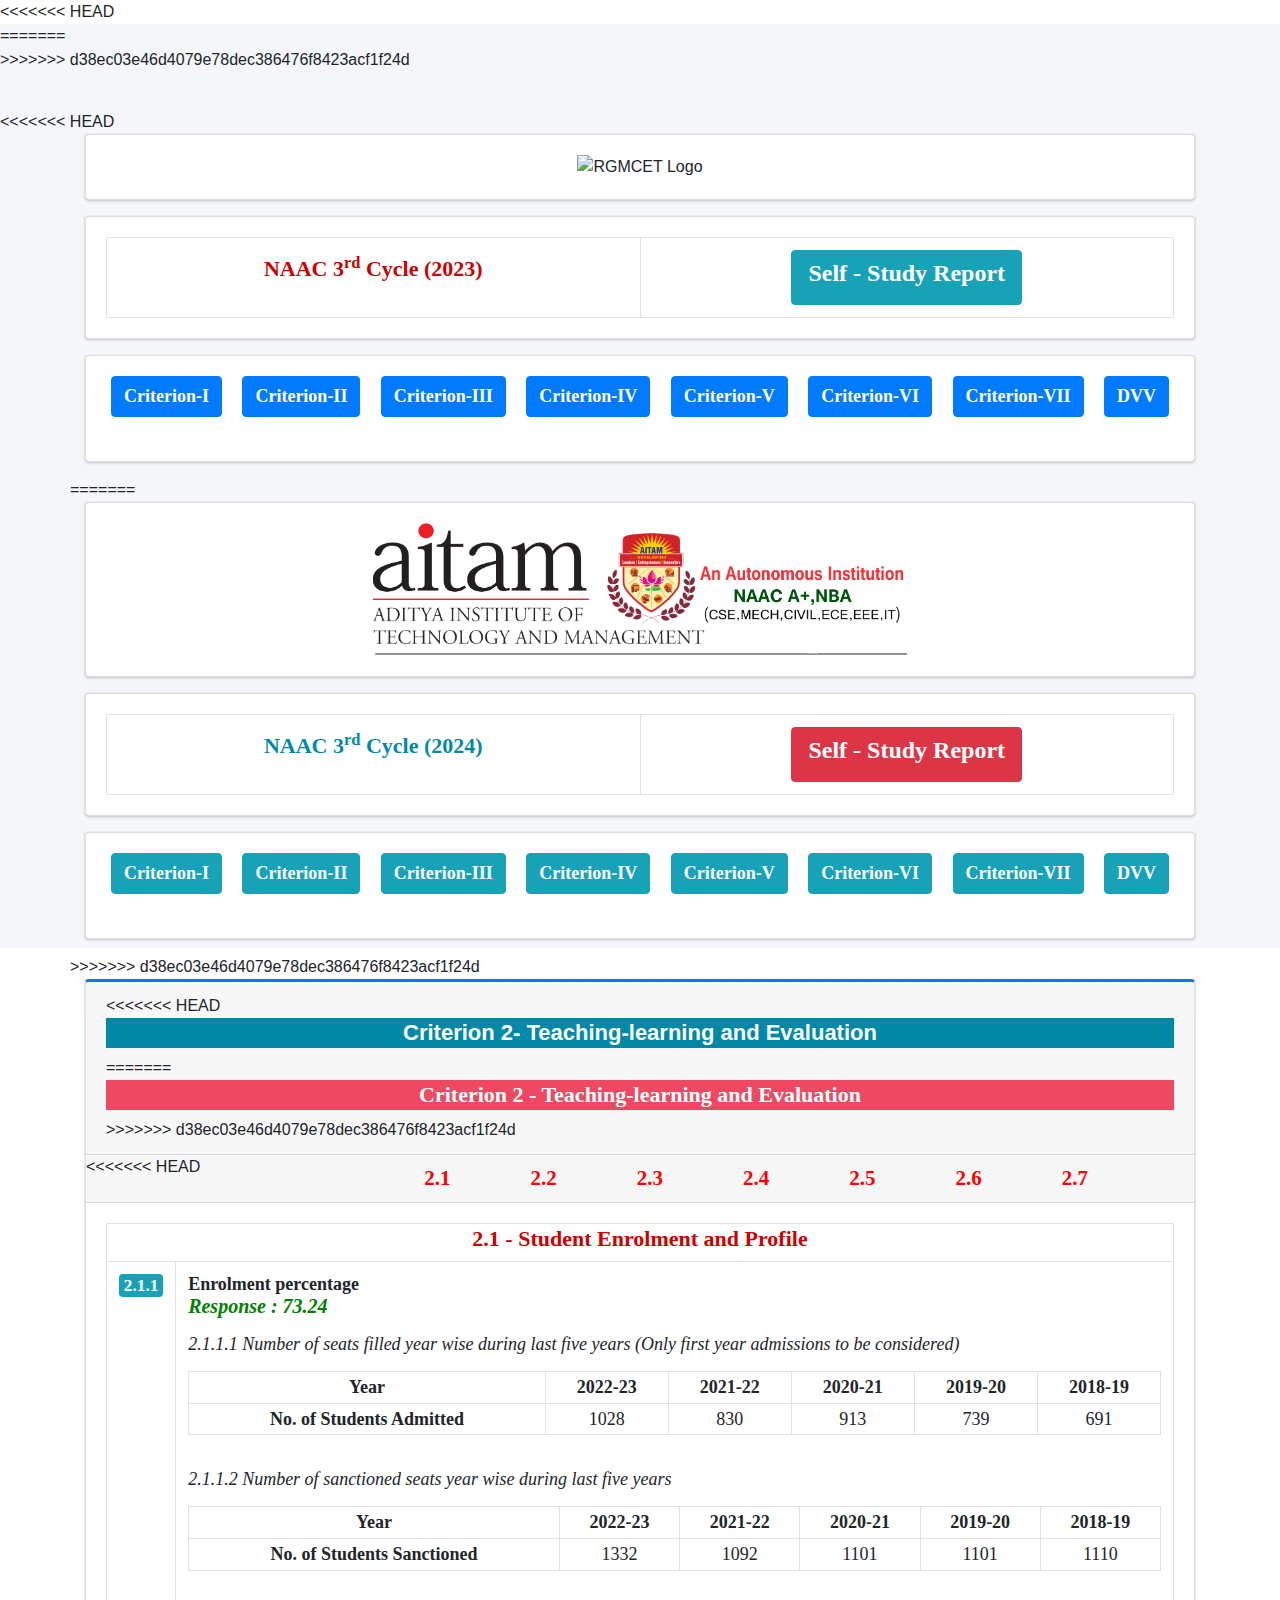
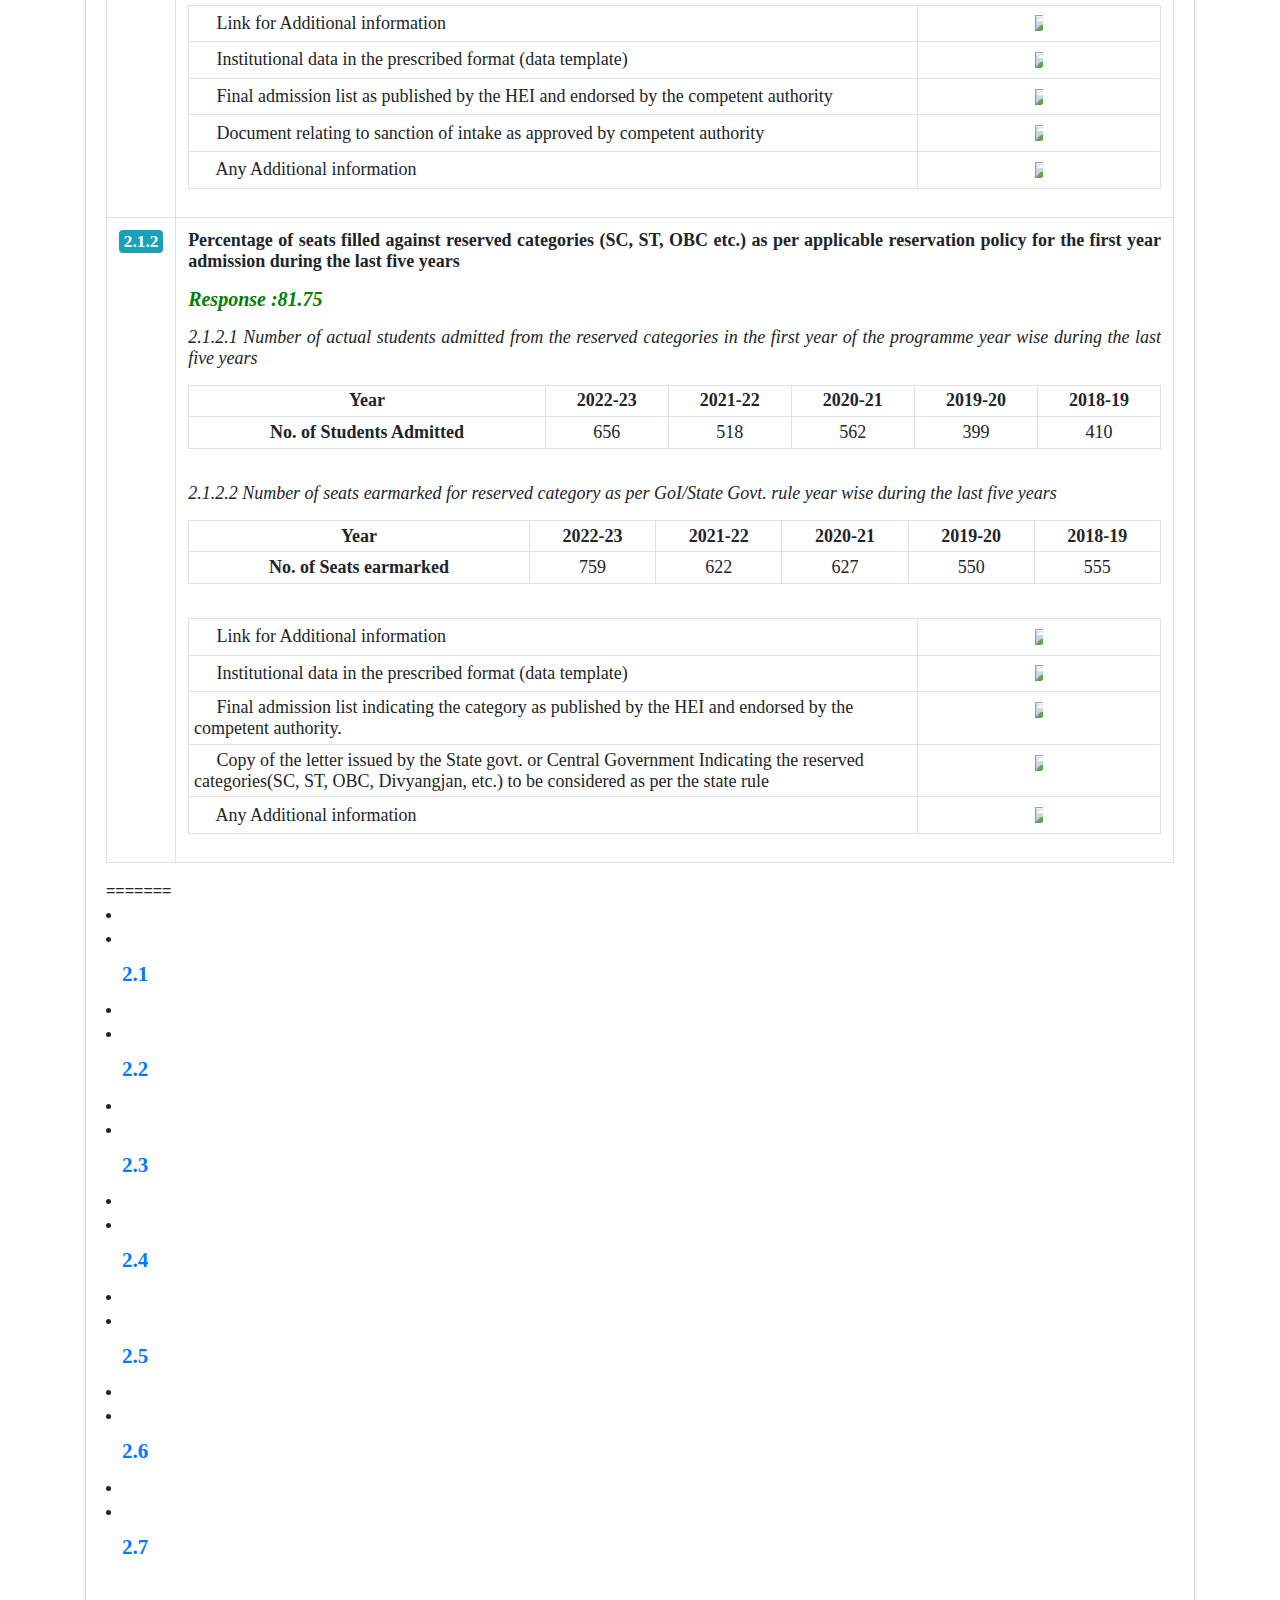
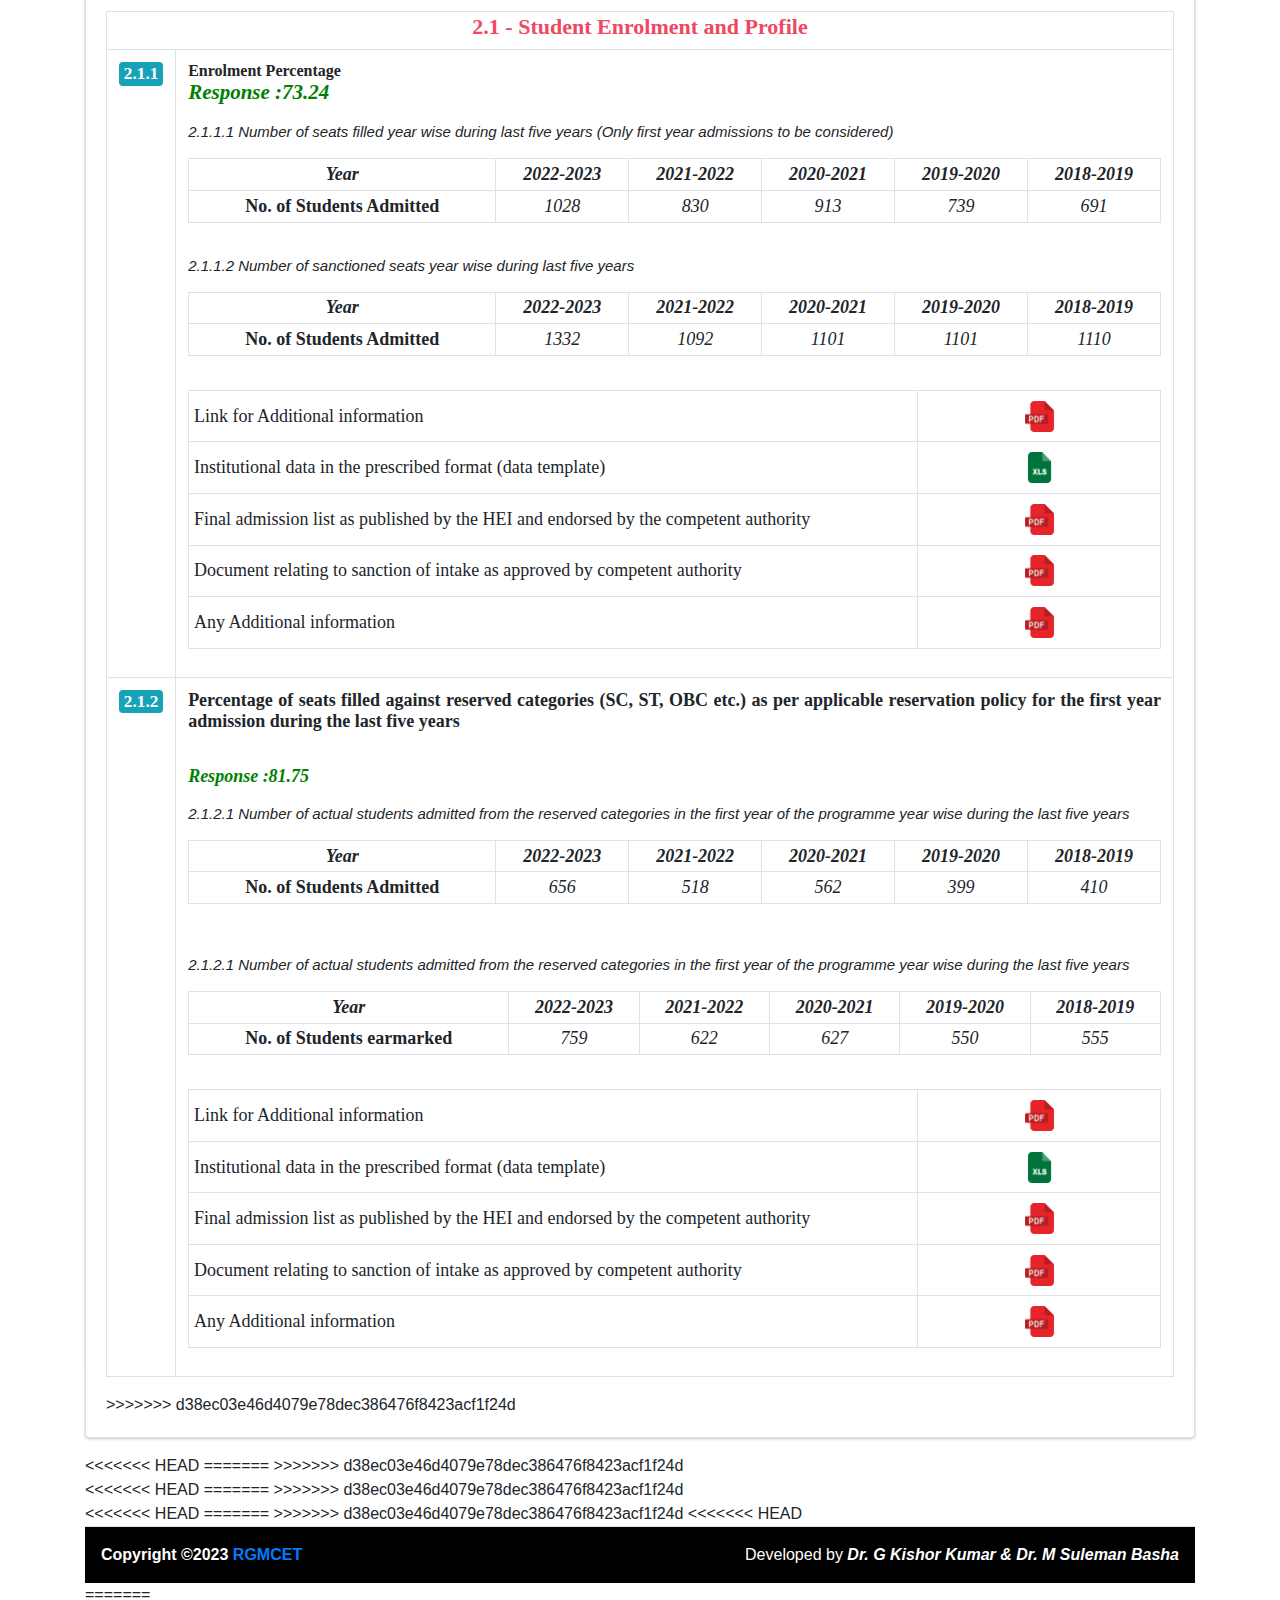
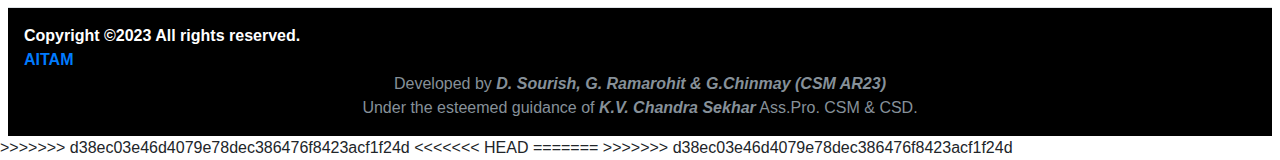
==== commit bbb0f0ac: "Merge https://github.com/ChinmayGuntuku/Aitam_Criterion" ====
--- a/2.html
+++ b/2.html
@@ -1,3 +1,24 @@
+<<<<<<< HEAD
+<html lang="en" style="height: auto;"><head>
+    <meta charset="utf-8">
+    <meta name="viewport" content="width=device-width, initial-scale=1">
+    <title>RGMCET | NAAC</title>
+  
+    <!-- Google Font: Source Sans Pro -->
+    <link rel="stylesheet" href="https://fonts.googleapis.com/css?family=Source+Sans+Pro:300,400,400i,700&amp;display=fallback">
+    <!-- Font Awesome Icons -->
+    <link rel="stylesheet" href="plugins/fontawesome-free/css/all.min.css">
+    <!-- Theme style -->
+    <link rel="stylesheet" href="dist/css/adminlte.min.css">
+  </head>
+  <body class="layout-top-nav" style="height: auto;">
+  <div class="wrapper">
+  
+  
+  
+    <!-- Content Wrapper. Contains page content -->
+    <div class="content-wrapper" style="min-height: 656.2px;">
+=======
 <!DOCTYPE html>
 <html lang="en">
 
@@ -31,6 +52,7 @@
 
     <!-- Content Wrapper. Contains page content -->
     <div class="content-wrapper">
+>>>>>>> d38ec03e46d4079e78dec386476f8423acf1f24d
       <!-- Content Header (Page header) -->
       <div class="content-header">
         <div class="container">
@@ -41,6 +63,54 @@
         </div><!-- /.container-fluid -->
       </div>
       <!-- /.content-header -->
+<<<<<<< HEAD
+  
+      <!-- Main content -->
+      <div class="content">
+        <div class="container">
+       <style>
+      
+  </style>
+  <div class="row" align="center">
+      <div class="col-lg-12">
+          <div class="card">
+            <div class="card-body">
+              <img alt="RGMCET Logo" src="http://www.icredify.com/img/RGM%20Logo.jpg">
+            </div>
+          </div>
+      </div>
+  </div>
+  <div class="row" align="center">
+      <div class="col-lg-12">
+          <div class="card">
+            <div class="card-body">
+               <table class="table table-bordered">
+              <tbody><tr>
+                  <th style="width:50%;vertical-align: middle;text-align: center;"><p style="color:#cc0000; font-size:22px;font-family: cambria; "><strong>NAAC 3<sup>rd</sup> Cycle (2023)</strong></p></th>
+                  <th style="width:50%; text-align: center;"><a class="btn btn-info btn-lg padding5 rounded" href="RGM-SSR.pdf" target="_blank"><h4 style="color:#fff; font-family: cambria;"><strong>Self - Study Report </strong> </h4> </a></th>
+              </tr>
+             </tbody></table>  
+          </div>
+          </div>
+      </div>
+  </div>
+  <div class="row" align="center">
+      <div class="col-lg-12">
+          <div class="card">
+            <div class="card-body">
+               <a href="criterion1.php" class="btn btn-primary" style="font-size:18px;font-family: cambria;"><b>Criterion-I</b></a> 
+              <a href="criterion2.php" class="btn btn-primary" style="font-size:18px;font-family: cambria;"><b>Criterion-II</b></a> 
+              <a href="criterion3.php" class="btn btn-primary" style="font-size:18px;font-family: cambria;"><b>Criterion-III</b></a> 
+              <a href="criterion4.php" class="btn btn-primary" style="font-size:18px;font-family: cambria;"><b>Criterion-IV</b></a> 
+              <a href="criterion5.php" class="btn btn-primary" style="font-size:18px;font-family: cambria;"><b>Criterion-V</b></a> 
+              <a href="criterion6.php" class="btn btn-primary" style="font-size:18px;font-family: cambria;"><b>Criterion-VI</b></a> 
+              <a href="criterion7.php" class="btn btn-primary" style="font-size:18px;font-family: cambria;"><b>Criterion-VII</b></a> 
+              <a href="DVV.php" class="btn btn-primary" style="font-size:18px;font-family: cambria;"><b>DVV</b></a> 
+            </div>
+          </div>
+      </div>
+  </div>        <div class="row">
+=======
 
       <!-- Main content -->
       <div class="content">
@@ -104,18 +174,743 @@
             </div>
           </div>
           <div class="row">
+>>>>>>> d38ec03e46d4079e78dec386476f8423acf1f24d
             <div class="col-lg-12">
               <div class="card card-primary card-outline">
                 <div class="card-header">
                   <!--h3 class="card-title m-0">1.1 Curriculum Design and Development</h3-->
+<<<<<<< HEAD
+                  <h3 style="text-align: center;background:#0089a7;line-height:30px;font-size:22px;font-family: sans-serif;color: #fff;padding: 0px;"><strong> Criterion 2- Teaching-learning and Evaluation  </strong></h3>
+=======
                   <h3
                     style="text-align: center;background:#EE4862;line-height:30px;font-size:22px;font-family: cambria;color: #fff;padding: 0px;">
                     <strong> Criterion 2 - Teaching-learning and Evaluation </strong>
                   </h3>
+>>>>>>> d38ec03e46d4079e78dec386476f8423acf1f24d
                 </div>
                 <div class="card-header p-0">
                   <ul class="nav nav-pills">
                     <!--li class="nav-item"><a class="nav-link active" href="#activity" data-toggle="tab">1.1</a></li-->
+<<<<<<< HEAD
+                    <li>             </li>
+                  
+                    <li class="nav-item"><a class="nav-link" href="#naac2_1" data-toggle="tab"><strong><font style="font-size:21px;font-family:cambria; color:red">2.1</font></strong></a> </li>
+                      <li>   </li>
+                    <li class="nav-item"><a class="nav-link" href="#naac2_2" data-toggle="tab"><strong><font style="font-size:21px;font-family:cambria; color:red">2.2</font></strong></a></li>
+                     <li>   </li>
+                    <li class="nav-item"><a class="nav-link" href="#naac2_3" data-toggle="tab"><strong><font style="font-size:21px;font-family:cambria; color:red">2.3</font></strong></a></li>
+                     <li>   </li>
+                    <li class="nav-item"><a class="nav-link" href="#naac2_4" data-toggle="tab"><strong><font style="font-size:21px;font-family:cambria; color:red">2.4</font></strong></a></li>
+                     <li>   </li>
+                     <li class="nav-item"><a class="nav-link" href="#naac2_5" data-toggle="tab"><strong><font style="font-size:21px;font-family:cambria; color:red">2.5</font></strong></a></li>
+                      <li>   </li>
+                     <li class="nav-item"><a class="nav-link" href="#naac2_6" data-toggle="tab"><strong><font style="font-size:21px;font-family:cambria; color:red">2.6</font></strong></a></li>
+                      <li>   </li>
+                     <li class="nav-item"><a class="nav-link" href="#naac2_7" data-toggle="tab"><strong><font style="font-size:21px;font-family:cambria; color:red">2.7</font></strong></a></li>
+                     
+                  <!--li>  <button type="button" class="btn btn-danger" href="#timeline" data-toggle="tab">1.1</button>&emsp; </li-->
+                    </ul>
+               </div><!-- /.card-header -->
+                <div class="card-body">
+                  <div class="tab-content">
+                 
+                    <!-- /.tab-pane -->
+                    <div class="active tab-pane" id="naac2_1">
+                      <table class="table table-bordered">
+                      <tbody><tr><td colspan="2"> <h3 style="text-align: center;line-height:05px;font-size:22px;font-family: cambria;color: #cc0000;"><strong> 2.1 - Student Enrolment and Profile  </strong></h3></td>
+                          </tr><tr> 
+                              <td style="font-family:cambria"> <span class="badge badge-info"><big><big>2.1.1</big></big></span><!--<br>Q<sub>l</sub>M <br>(20)--></td>
+                              <td align="justify">
+                                  <b style="font-size:18px;font-family: cambria;color:;">Enrolment percentage</b>
+                                  
+                                  <p style="font-family:cambria; color:green; font-size:20px"><strong><i>Response : 73.24 </i></strong></p>
+                                  
+                                  <i></i><p style="font-size:18px;font-family: cambria;color:;"><i>2.1.1.1 Number of seats filled year wise during last five years (Only first year admissions to be considered) </i>
+                                  <br>
+                                  </p><table class="table table-hover table-sm table-bordered col-md-12" style="margin-left: auto; margin-right: auto;">
+                                  <tbody><tr align="center" style="font-size:18px;font-family: cambria;font-weight:bold;">
+                                  <td>Year</td>
+                                  <td>2022-23</td>
+                                  <td>2021-22</td>
+                                  <td>2020-21</td>
+                                  <td>2019-20</td>
+                                  <td>2018-19</td>
+                                  </tr>
+                                  <tr align="center" style="font-size:18px;font-family: cambria;">
+                                  <td><b>No. of Students Admitted</b></td>
+                                  <td>1028</td>
+                                  <td>830</td>
+                                  <td>913</td>
+                                  <td>739</td>
+                                  <td>691</td>
+                                  </tr>
+                                  </tbody></table>
+                                  <br>
+                                  <i></i><p style="font-size:18px;font-family: cambria;color:;"><i>2.1.1.2 Number of sanctioned seats year wise during last five years </i>
+                                  <br>
+                                  </p><table class="table table-hover table-sm table-bordered col-md-12" style="margin-left: auto; margin-right: auto;">
+                                  <tbody><tr align="center" style="font-size:18px;font-family: cambria;font-weight:bold;">
+                                  <td>Year</td>
+                                  <td>2022-23</td>
+                                  <td>2021-22</td>
+                                  <td>2020-21</td>
+                                  <td>2019-20</td>
+                                  <td>2018-19</td>
+                                  </tr>
+                                  <tr align="center" style="font-size:18px;font-family: cambria;">
+                                  <td><b>No. of Students Sanctioned</b></td>
+                                  <td>1332</td>
+                                  <td>1092</td>
+                                  <td>1101</td>
+                                  <td>1101</td>
+                                  <td>1110</td>
+                                  </tr>
+                                  </tbody></table>
+                                  <br>
+  
+                                  
+                                  <table class="table table-hover table-sm table-bordered col-md-12" style="margin-left: auto; margin-right: auto;">
+                                  <tbody><tr>
+                                      <td align="left" style="vertical-align: middle; font-family: cambria;font-size:18px;"> <i class="fas fa-pdf-file"></i> Link for Additional information
+                                      </td>
+                                      <td width="25%" align="center"><button class="btn btn-sm "><i class="fas fa-pdf-file"></i><a href="pdf/C2/2.1.1_1693475733_12856.pdf" target="_blank"><img src="pdfimg.png"></a></button><a href="pdf/C2/2.1.1_1693475733_12856.pdf" target="_blank"> </a></td>
+                                  </tr>
+                                  <tr>
+                                      <td align="left" style="vertical-align: middle; font-family: cambria;font-size:18px;"> <i class="fas fa-pdf-file"></i> Institutional data in the prescribed format (data template)
+                                      </td>
+                                      <td width="25%" align="center"><button class="btn btn-sm "><i class="fas fa-pdf-file"></i><a href="excel/2.1.1.xlsx" target="_blank"><img src="excel.png"></a></button><a href="excel/2.1.1.xlsx" target="_blank"> </a></td>
+                                  </tr>
+                                  <tr>
+                                      <td align="left" style="vertical-align: middle; font-family: cambria;font-size:18px;"> <i class="fas fa-pdf-file"></i> Final admission list as published by the HEI and endorsed by the competent authority
+                                      </td>
+                                      <td width="25%" align="center"><button class="btn btn-sm "><i class="fas fa-pdf-file"></i><a href="pdf/C2/2.1.1_1693475757_12856.pdf" target="_blank"><img src="pdfimg.png"></a></button><a href="pdf/C2/2.1.1_1693475757_12856.pdf" target="_blank"> </a></td>
+                                  </tr>
+                                  <tr>
+                                      <td align="left" style="vertical-align: middle; font-family: cambria;font-size:18px;"> <i class="fas fa-pdf-file"></i> Document relating to sanction of intake as approved by competent authority
+                                      </td>
+                                      <td width="25%" align="center"><button class="btn btn-sm "><i class="fas fa-pdf-file"></i><a href="pdf/C2/2.1.1_1693475765_12856.pdf" target="_blank"><img src="pdfimg.png"></a></button><a href="pdf/C2/2.1.1_1693475765_12856.pdf" target="_blank"> </a></td>
+                                  </tr>
+                                  <tr>
+                                      <td align="left" style="vertical-align: middle; font-family: cambria;font-size:18px;">  Any Additional information
+                                      </td>
+                                      <td width="25%" align="center"><button class="btn btn-sm "><i class="fas fa-pdf-file"></i><a href="https://rgmcet.edu.in/admission-procedures" target="_blank"><img src="pdfimg.png"></a></button></td>
+                                  </tr>
+                                  
+                                  </tbody></table>
+                              </td>
+                          </tr>
+                          <tr> 
+                              <td style="font-family:cambria">  <span class="badge badge-info"><big><big> <b>2.1.2 </b></big></big></span><!--<br>Q<sub>n</sub>M <br>(20)--></td>
+                              <td align="justify">
+                                  <p class="margin-bottom-0"><b style="font-size:18px;font-family: cambria;color:;">Percentage of seats filled against reserved categories (SC, ST, OBC etc.) as per applicable reservation policy for the first year admission during the last five years</b></p>
+                                      
+                                  <p style="font-family:cambria; color:green; font-size:20px"><strong><i>Response :81.75 </i></strong></p>
+                                  <i></i><p style="font-size:18px;font-family: cambria;color:;"><i>2.1.2.1 Number of actual students admitted from the reserved categories in the first year of the programme year wise during the last five years </i>
+                                  <br>
+                                  </p><table class="table table-hover table-sm table-bordered col-md-12" style="margin-left: auto; margin-right: auto;">
+                                  <tbody><tr align="center" style="font-size:18px;font-family: cambria;font-weight:bold;">
+                                  <td>Year</td>
+                                  <td>2022-23</td>
+                                  <td>2021-22</td>
+                                  <td>2020-21</td>
+                                  <td>2019-20</td>
+                                  <td>2018-19</td>
+                                  </tr>
+                                  <tr align="center" style="font-size:18px;font-family: cambria;">
+                                  <td><b>No. of Students Admitted</b></td>
+                                  <td>656</td>
+                                  <td>518</td>
+                                  <td>562</td>
+                                  <td>399</td>
+                                  <td>410</td>
+                                  </tr>
+                                  </tbody></table>
+                                  <br>
+                                  <i></i><p style="font-size:18px;font-family: cambria;color:;"><i>2.1.2.2 Number of seats earmarked for reserved category as per GoI/State Govt. rule year wise during the last five years </i>
+                                  <br>
+                                  </p><table class="table table-hover table-sm table-bordered col-md-12" style="margin-left: auto; margin-right: auto;">
+                                  <tbody><tr align="center" style="font-size:18px;font-family: cambria;font-weight:bold;">
+                                  <td>Year</td>
+                                  <td>2022-23</td>
+                                  <td>2021-22</td>
+                                  <td>2020-21</td>
+                                  <td>2019-20</td>
+                                  <td>2018-19</td>
+                                  </tr>
+                                  <tr align="center" style="font-size:18px;font-family: cambria;">
+                                  <td><b>No. of Seats earmarked</b></td>
+                                  <td>759</td>
+                                  <td>622</td>
+                                  <td>627</td>
+                                  <td>550</td>
+                                  <td>555</td>
+                                  </tr>
+                                  </tbody></table>
+                                  <br>
+                                  <table class="table table-hover table-sm table-bordered col-md-12" style="margin-left: auto; margin-right: auto;">
+                                  <tbody><tr>
+                                      <td align="left" style="vertical-align: middle; font-family: cambria;font-size:18px;"> <i class="fas fa-pdf-file"></i> Link for Additional information
+                                      </td>
+                                      <td width="25%" align="center"><button class="btn btn-sm "><i class="fas fa-pdf-file"></i><a href="pdf/C2/2.1.2_1693475859_12856.pdf" target="_blank"><img src="pdfimg.png"></a></button><a href="pdf/C2/2.1.2_1693475859_12856.pdf" target="_blank"> </a></td>
+                                  </tr>
+                                  <tr>
+                                      <td align="left" style="vertical-align: middle; font-family: cambria;font-size:18px;"> <i class="fas fa-pdf-file"></i> Institutional data in the prescribed format (data template)
+                                      </td>
+                                      <td width="25%" align="center"><button class="btn btn-sm "><i class="fas fa-pdf-file"></i><a href="excel/2.1.2.xlsx" target="_blank"><img src="excel.png"></a></button><a href="excel/2.1.2.xlsx" target="_blank"> </a></td>
+                                  </tr>
+                                  <tr>
+                                      <td align="left" style="vertical-align: middle; font-family: cambria;font-size:18px;"> <i class="fas fa-pdf-file"></i> Final admission list indicating the category as published by the HEI and endorsed by the       competent authority.
+                                      </td>
+                                      <td width="25%" align="center"><button class="btn btn-sm "><i class="fas fa-pdf-file"></i><a href="pdf/C2/2.1.2_1693981241_12856.pdf" target="_blank"><img src="pdfimg.png"></a></button><a href="pdf/C2/2.1.2_1693981241_12856.pdf" target="_blank"> </a></td>
+                                  </tr>
+                                  <tr>
+                                      <td align="left" style="vertical-align: middle; font-family: cambria;font-size:18px;"> <i class="fas fa-pdf-file"></i> Copy of the letter issued by the State govt. or Central Government Indicating the reserved     categories(SC, ST, OBC, Divyangjan, etc.) to be considered as per the state rule
+                                      </td>
+                                      <td width="25%" align="center"><button class="btn btn-sm "><i class="fas fa-pdf-file"></i><a href="pdf/C2/2.1.2_1693475902_12856.pdf" target="_blank"><img src="pdfimg.png"></a></button><a href="pdf/C2/2.1.2_1693475902_12856.pdf" target="_blank"> </a></td>
+                                  </tr>
+                                  <tr>
+                                      <td align="left" style="vertical-align: middle; font-family: cambria;font-size:18px;">  Any Additional information
+                                      </td>
+                                      <td width="25%" align="center"><button class="btn btn-sm "><i class="fas fa-pdf-file"></i><a href="https://rgmcet.edu.in/NAAC/2023/2.1/2.1.2/2.1.2_academic_year_wise.pdf" target="_blank"><img src="pdfimg.png"></a></button></td>
+                                  </tr>
+                                      </tbody></table>
+                                  </td>
+                          </tr>
+                      </tbody></table>
+                    </div>
+                    <!-- /.tab-pane -->
+  
+                    <div class="tab-pane" id="naac2_2">
+                    
+                      <table class="table table-bordered">
+                      <tbody><tr><td colspan="2"> <h3 style="text-align: center;line-height:05px;font-size:22px;font-family: cambria;color: #cc0000;"><strong> 2.2 - Catering to Student Diversity </strong></h3></td>
+                          </tr><tr> 
+                              <td style="font-family:cambria"> <span class="badge badge-info"><big><big>2.2.1</big></big></span><!--<br>Q<sub>l</sub>M <br>(20)--></td>
+                              <td align="justify">
+                                  <b style="font-size:18px;font-family: cambria;color:;">The institution assesses the learning levels of the students and organises special Programmes to cater to differential learning needs of the student</b>
+                                  <br>
+                                  <br>
+                                  <table class="table table-hover table-sm table-bordered col-md-12" style="margin-left: auto; margin-right: auto;">
+                                  <tbody><tr>
+                                      <td align="left" style="vertical-align: middle; font-family: cambria;font-size:18px;"><i class="fas fa-pdf-file"></i> Link for Additional information
+                                      </td>
+                                      <td width="25%" align="center"><button class="btn btn-sm "><i class="fas fa-pdf-file"></i><a href="pdf/C2/2.2.1_1694282694_12856.pdf" target="_blank"><img src="pdfimg.png"></a></button><a href="pdf/C2/2.2.1_1694282694_12856.pdf" target="_blank"> </a></td>
+                                  </tr>
+                                  <tr>
+                                      <td align="left" style="vertical-align: middle; font-family: cambria;font-size:18px;">Any Additional information
+                                      </td>
+                                      <td width="25%" align="center"><button class="btn btn-sm "><i class="fas fa-pdf-file"></i><a href="https://rgmcet.edu.in/NAAC/2023/2.2/2.2.1/2.2.1_Additional.pdf" target="_blank"><img src="pdfimg.png"></a></button></td>
+                                  </tr>
+                                  
+                                  </tbody></table>
+                              </td>
+                          </tr>
+                          <tr> 
+                              <td style="font-family:cambria"> <span class="badge badge-info"><big><big>2.2.2</big></big></span><!--<br>Q<sub>l</sub>M <br>(20)--></td>
+                              <td align="justify">
+                                  <b style="font-size:18px;font-family: cambria;color:;">Student - Full time teacher ratio (Data for the latest completed academic year)</b>
+                                  <br>
+                                  <p style="font-family:cambria; color:green; font-size:20px"><strong><i>Response :13.43 </i></strong></p>
+                                  <br>
+                                  
+                                  <table class="table table-hover table-sm table-bordered col-md-12" style="margin-left: auto; margin-right: auto;">
+                                  <tbody><tr>
+                                      <td align="left" style="vertical-align: middle; font-family: cambria;font-size:18px;"><i class="fas fa-pdf-file"></i> List showing the number of students in each of the programs for the latest completed             academic year across all semesters
+                                      </td>
+                                      <td width="25%" align="center"><button class="btn btn-sm "><i class="fas fa-pdf-file"></i><a href="pdf/C2/2.2.2_1693480046_12856.pdf" target="_blank"><img src="pdfimg.png"></a></button><a href="pdf/C2/2.2.2_1693480046_12856.pdf" target="_blank"> </a></td>
+                                  </tr>
+                                  <tr>
+                                      <td align="left" style="vertical-align: middle; font-family: cambria;font-size:18px;">Certified list of full time teachers along with the departmental affiliation in the latest completed academic year.
+                                      </td>
+                                      <td width="25%" align="center"><button class="btn btn-sm "><i class="fas fa-pdf-file"></i><a href="pdf/C2/2.2.2_1693480045_12856.pdf" target="_blank"><img src="pdfimg.png"></a></button></td>
+                                  </tr>
+                                  <tr>
+                                      <td align="left" style="vertical-align: middle; font-family: cambria;font-size:18px;">Any Additional information
+                                      </td>
+                                      <td width="25%" align="center"><button class="btn btn-sm "><i class="fas fa-pdf-file"></i><a href="https://rgmcet.edu.in/NAAC/2023/2.2/2.2.2/2.2.2_main.pdf" target="_blank"><img src="pdfimg.png"></a></button></td>
+                                  </tr>
+                                  
+                                  </tbody></table>
+                              </td>
+                          </tr>
+                  </tbody></table>
+                       </div>
+                  <div class="tab-pane" id="naac2_3">
+                      <table class="table table-bordered">
+                      <tbody><tr><td colspan="2"> <h3 style="text-align: center;line-height:05px;font-size:22px;font-family: cambria;color: #cc0000;"><strong> 2.3 - Teaching- Learning Process</strong></h3></td>
+                          </tr><tr> 
+                              <td style="font-family:cambria"> <span class="badge badge-info"><big><big>2.3.1</big></big></span><!--<br>Q<sub>l</sub>M <br>(20)--></td>
+                              <td align="justify">
+                                  <b style="font-size:18px;font-family: cambria;color:;">Student centric methods, such as experiential learning, participative learning and problem solving methodologies are used for enhancing learning experience and teachers use ICT- enabled tools including online resources for effective teaching and learning process</b><br>
+                                  <br>
+                                  <table class="table table-hover table-sm table-bordered col-md-12" style="margin-left: auto; margin-right: auto;">
+                                  <tbody><tr>
+                                      <td align="left" style="vertical-align: middle; font-family: cambria;font-size:18px;"><i class="fas fa-pdf-file"></i> Link for Additional information
+                                      </td>
+                                      <td width="25%" align="center"><button class="btn btn-sm "><i class="fas fa-pdf-file"></i><a href="pdf/C2/2.3.1_1693637738_12856.pdf" target="_blank"><img src="pdfimg.png"></a></button><a href="pdf/C2/2.3.1_1693637738_12856.pdf" target="_blank"> </a></td>
+                                  </tr>
+                                  <tr>
+                                      <td align="left" style="vertical-align: middle; font-family: cambria;font-size:18px;">Any Additional information
+                                      </td>
+                                      <td width="25%" align="center"><button class="btn btn-sm "><i class="fas fa-pdf-file"></i><a href="https://rgmcet.edu.in/NAAC/2023/2.3/2.3.1/2.3.1_Additional.pdf" target="_blank"><img src="pdfimg.png"></a></button></td>
+                                  </tr>
+                                  
+                                  </tbody></table>
+                              </td>
+                          </tr>
+                          <tr> 
+                              <td style="font-family:cambria">  <span class="badge badge-info"><big><big> <b>2.3.2 </b></big></big></span><!--<br>Q<sub>n</sub>M <br>(20)--></td>
+                              <td align="justify">
+                                  <p class="margin-bottom-0"><b style="font-size:18px;font-family: cambria;color:;">The institution adopts effective Mentor-Mentee Schemes to address academics and student-psychological issues</b></p>
+                              
+                                  <table class="table table-hover table-sm table-bordered col-md-12" style="margin-left: auto; margin-right: auto;">
+                                  <tbody><tr>
+                                      <td align="left" style="vertical-align: middle; font-family: cambria;font-size:18px;"><i class="fas fa-pdf-file"></i>Link for Additional information
+                                      </td>
+                                      <td width="25%" align="center"><button class="btn btn-sm "><i class="fas fa-pdf-file"></i><a href="pdf/C2/2.3.2_1693637798_12856.pdf" target="_blank"><img src="pdfimg.png"></a></button><a href="pdf/C2/2.3.2_1693637798_12856.pdf" target="_blank"> </a></td>
+                                  </tr>
+                                  <tr>
+                                      <td align="left" style="vertical-align: middle; font-family: cambria;font-size:18px;">List of Active mentors
+                                      </td>
+                                      <td width="25%" align="center"><button class="btn btn-sm "><i class="fas fa-pdf-file"></i><a href="pdf/C2/2.3.2_1693637805_12856.pdf" target="_blank"><img src="pdfimg.png"></a></button></td>
+                                  </tr>
+                                  <tr>
+                                      <td align="left" style="vertical-align: middle; font-family: cambria;font-size:18px;"> Any Additional information
+                                      </td>
+                                      <td width="25%" align="center"><button class="btn btn-sm "><i class="fas fa-pdf-file"></i><a href="https://rgmcet.edu.in/NAAC/2023/2.3/2.3.2/MentoringPolicy.pdf" target="_blank"><img src="pdfimg.png"></a></button></td>
+                                  </tr>
+                                  </tbody></table>
+                                  </td>
+                          </tr>
+                          <tr> 
+                              <td style="font-family:cambria">  <span class="badge badge-info"><big><big> <b>2.3.3 </b></big></big></span><!--<br>Q<sub>n</sub>M <br>(20)--></td>
+                              <td align="justify">
+                                  <p class="margin-bottom-0"><b style="font-size:18px;font-family: cambria;color:;">Preparation and adherence of Academic Calendar and Teaching plans by the institution 
+                                  Describe the Preparation and adherence to Academic Calendar and Teaching plans by the institution.</b></p>
+                                  <table class="table table-hover table-sm table-bordered col-md-12" style="margin-left: auto; margin-right: auto;">
+                                  <tbody><tr>
+                                      <td align="left" style="vertical-align: middle; font-family: cambria;font-size:18px;">Link for Additional information
+                                      </td>
+                                      <td width="25%" align="center"><button class="btn btn-sm "><i class="fas fa-pdf-file"></i><a href="pdf/C2/2.3.3_1693637845_12856.pdf" target="_blank"><img src="pdfimg.png"></a></button></td>
+                                  </tr>
+                                      <tr><td align="left" style="vertical-align: middle; font-family: cambria;font-size:18px;">Any Additional information
+                                      </td>
+                                      <td width="25%" align="center"><button class="btn btn-sm "><i class="fas fa-pdf-file"></i><a href="https://rgmcet.edu.in/academics" target="_blank"><img src="pdfimg.png"></a></button></td>
+                                  </tr>
+                                  </tbody></table>
+                                  </td>
+                          </tr>
+                      </tbody></table>
+                     </div>
+                     
+                     
+                     
+              <div class="tab-pane" id="naac2_4">
+                      <table class="table table-bordered">
+                      <tbody><tr><td colspan="2"> <h3 style="text-align: center;line-height:05px;font-size:22px;font-family: cambria;color: #cc0000;"><strong> 2.4 - Teacher Profile and Quality</strong></h3></td>
+                          </tr><tr> 
+                              <td style="font-family:cambria"> <span class="badge badge-info"><big><big>2.4.1</big></big></span><!--<br>Q<sub>l</sub>M <br>(20)--></td>
+                              <td align="justify">
+                                  <b style="font-size:18px;font-family: cambria;color:;">Average percentage of full time teachers appointed against the number of sanctioned posts year wise during the last five years</b>
+                                  
+                                  <p style="font-family:cambria; color:green; font-size:20px"><strong><i>Response : 100 </i></strong></p>
+                                  
+                                  <i></i><p style="font-size:18px;font-family: cambria;color:;"><i>2.4.1.1 Number of sanctioned posts year wise during the last five years</i>
+                                  <br>
+                                  </p><table class="table table-hover table-sm table-bordered col-md-12" style="margin-left: auto; margin-right: auto;">
+                                  <tbody><tr align="center" style="font-size:18px;font-family: cambria;font-weight:bold;">
+                                  <td>Year</td>
+                                  <td>2022-23</td>
+                                  <td>2021-22</td>
+                                  <td>2020-21</td>
+                                  <td>2019-20</td>
+                                  <td>2018-19</td>
+                                  </tr>
+                                  <tr align="center" style="font-size:18px;font-family: cambria;">
+                                  <td><b>No. of sanctioned posts</b></td>
+                                  <td>295</td>
+                                  <td>273</td>
+                                  <td>282</td>
+                                  <td>236</td>
+                                  <td>262</td>
+                                  </tr>
+                                  </tbody></table>
+                                  <br>
+                              
+                                  <table class="table table-hover table-sm table-bordered col-md-12" style="margin-left: auto; margin-right: auto;">
+                                  <tbody><tr>
+                                      <td align="left" style="vertical-align: middle; font-family: cambria;font-size:18px;"><i class="fas fa-pdf-file"></i> Sanction letters indicating number of posts sanctioned by the competent authority
+                                      </td>
+                                      <td width="25%" align="center"><button class="btn btn-sm "><i class="fas fa-pdf-file"></i><a href="pdf/C2/2.4.1_1693762606_12856.pdf" target="_blank"><img src="pdfimg.png"></a></button><a href="pdf/C2/2.4.1_1693762606_12856.pdf" target="_blank"> </a></td>
+                                  </tr>
+                                  <tr>
+                                      <td align="left" style="vertical-align: middle; font-family: cambria;font-size:18px;"><i class="fas fa-pdf-file"></i>Provide the relevant information in institutional website as part of public disclosure
+                                      </td>
+                                      <td width="25%" align="center"><button class="btn btn-sm "><i class="fas fa-pdf-file"></i><a href="pdf/C2/2.4.1_1693762620_12856.pdf" target="_blank"><img src="pdfimg.png"></a></button><a href="pdf/C2/2.4.1_1693762620_12856.pdf" target="_blank"> </a></td>
+                                  </tr>
+                                  <tr>
+                                      <td align="left" style="vertical-align: middle; font-family: cambria;font-size:18px;"><i class="fas fa-pdf-file"></i>Institutional data in the prescribed format (data template)
+                                      </td>
+                                      <td width="25%" align="center"><button class="btn btn-sm "><i class="fas fa-pdf-file"></i><a href="excel/2.4.1.xlsx" target="_blank"><img src="excel.png"></a></button><a href="excel/2.4.1.xlsx" target="_blank"> </a></td>
+                                  </tr>
+                                  <tr>
+                                      <td align="left" style="vertical-align: middle; font-family: cambria;font-size:18px;"><i class="fas fa-pdf-file"></i> Any Additional information
+                                      </td>
+                                      <td width="25%" align="center"><button class="btn btn-sm "><i class="fas fa-pdf-file"></i><a href="https://rgmcet.edu.in/NAAC/2023/2.4/2.4.1/2.4.1_Additional.pdf" target="_blank"><img src="pdfimg.png"></a></button><a href="https://rgmcet.edu.in/NAAC/2023/2.4/2.4.1/2.4.1_Additional.pdf" target="_blank"> </a></td>
+                                  </tr>
+                                  
+                                  </tbody></table>
+                              </td>
+                          </tr>
+                          <tr>
+                              <td style="font-family:cambria"> <span class="badge badge-info"><big><big>2.4.2</big></big></span><!--<br>Q<sub>l</sub>M <br>(20)--></td>
+                              <td align="justify">
+                                  <b style="font-size:18px;font-family: cambria;color:;"> Percentage of full time teachers with Ph.D./D.Sc. / D.Litt./ L.L.D during the last five years</b>
+                                  <br>
+                                  <p style="font-family:cambria; color:green; font-size:20px"><strong><i>Response : 25.54</i></strong></p>
+                                  <i></i><p style="font-size:18px;font-family: cambria;color:;"><i>2.4.2.1 Number of full time teachers with Ph.D./D.Sc. / D.Litt./ L.L.D during the last five years</i>
+                                  <br>
+                                  </p><p style="font-family:cambria; color:green; font-size:20px"><strong><i>Response : 118</i></strong></p>
+                                  <br>
+                                  <table class="table table-hover table-sm table-bordered col-md-12" style="margin-left: auto; margin-right: auto;">
+                                  <tbody><tr>
+                                      <td align="left" style="vertical-align: middle; font-family: cambria;font-size:18px;"><i class="fas fa-pdf-file"></i> List of faculty having Ph.D./D.Sc. / D.Litt./ L.L.D along with particulars of the degree     awarding university,subject and the year of award per academic year.
+                                      </td>
+                                      <td width="25%" align="center"><button class="btn btn-sm "><i class="fas fa-pdf-file"></i><a href="pdf/C2/2.4.2_1693762681_12856.pdf" target="_blank"><img src="pdfimg.png"></a></button><a href="pdf/C2/2.4.2_1693762681_12856.pdf" target="_blank"> </a></td>
+                                  </tr>
+                                  <tr>
+                                      <td align="left" style="vertical-align: middle; font-family: cambria;font-size:18px;"><i class="fas fa-pdf-file"></i>Institutional data in the prescribed format (data template)
+                                      </td>
+                                      <td width="25%" align="center"><button class="btn btn-sm "><i class="fas fa-pdf-file"></i><a href="excel/2.4.2.xlsx" target="_blank"><img src="excel.png"></a></button><a href="excel/2.4.2.xlsx" target="_blank"> </a></td>
+                                  </tr>
+                                  <tr>
+                                      <td align="left" style="vertical-align: middle; font-family: cambria;font-size:18px;"><i class="fas fa-pdf-file"></i>Copies of Ph.D./D.Sc. / D.Litt./ L.L.D awarded by UGC recognized universities
+                                      </td>
+                                      <td width="25%" align="center"><button class="btn btn-sm "><i class="fas fa-pdf-file"></i><a href="pdf/C2/2.4.2_1693762694_12856.pdf" target="_blank"><img src="pdfimg.png"></a></button><a href="pdf/C2/2.4.2_1693762694_12856.pdf" target="_blank"> </a></td>
+                                  </tr>
+                                  <tr>
+                                      <td align="left" style="vertical-align: middle; font-family: cambria;font-size:18px;">Any Additional information
+                                      </td>
+                                      <td width="25%" align="center"><button class="btn btn-sm "><i class="fas fa-pdf-file"></i><a href="https://rgmcet.edu.in/NAAC/2023/2.4/2.4.2/2.4.2_Additional.pdf" target="_blank"><img src="pdfimg.png"></a></button></td>
+                                  </tr>
+                                  
+                                  </tbody></table>
+                              </td>
+                              </tr>
+                              
+                              
+                  
+                              <tr>
+                              <td style="font-family:cambria"> <span class="badge badge-info"><big><big>2.4.3</big></big></span><!--<br>Q<sub>l</sub>M <br>(20)--></td>
+                              <td align="justify">
+                                  <b style="font-size:18px;font-family: cambria;color:;">Average teaching experience of full time teachers (Data to be provided only for the latest completed academic year, in number of years)</b>
+                                  <br>
+                                  <p style="font-family:cambria; color:green; font-size:20px"><strong><i>Response : 9.04 </i></strong></p>
+                                  <i></i><p style="font-size:18px;font-family: cambria;color:;"><i>2.4.3.1 Total teaching experience of full-time teachers as of latest completed academic year</i>
+                                  <br>
+                                  </p><p style="font-family:cambria; color:green; font-size:20px"><strong><i>Response : 2667</i></strong></p>
+                                  <br>
+                                  
+                                  
+                                  <table class="table table-hover table-sm table-bordered col-md-12" style="margin-left: auto; margin-right: auto;">
+                                  <tbody><tr>
+                                      <td align="left" style="vertical-align: middle; font-family: cambria;font-size:18px;"><i class="fas fa-pdf-file"></i> Institutional data in the prescribed format (data template)
+                                      </td>
+                                      <td width="25%" align="center"><button class="btn btn-sm "><i class="fas fa-pdf-file"></i><a href="excel/2.4.3.xlsx" target="_blank"><img src="excel.png"></a></button><a href="excel/2.4.3.xlsx" target="_blank"> </a></td>
+                                  </tr>
+                                  <tr>
+                                      <td align="left" style="vertical-align: middle; font-family: cambria;font-size:18px;">Any Additional information
+                                      </td>
+                                      <td width="25%" align="center"><button class="btn btn-sm "><i class="fas fa-pdf-file"></i><a href="https://rgmcet.edu.in/NAAC/2023/2.4/2.4.3/2.4.3_Main.pdf" target="_blank"><img src="pdfimg.png"></a></button></td>
+                                  </tr>
+                                  
+                                  </tbody></table>
+                              </td>
+                              </tr>
+                          
+                          <tr> 
+                              <td style="font-family:cambria"> <span class="badge badge-info"><big><big>2.4.4</big></big></span><!--<br>Q<sub>l</sub>M <br>(20)--></td>
+                              <td align="justify">
+                                  <b style="font-size:18px;font-family: cambria;color:;">Percentage of full time teachers working in the institution throughout during the last five years</b>
+                                  <br>
+                                  <p style="font-family:cambria; color:green; font-size:20px"><strong><i>Response : 50.38</i></strong></p>
+                                  <br>
+                                  <i></i><p style="font-size:18px;font-family: cambria;color:;"><i>2.4.4.1 Number of full time teachers worked in the institution throughout during the last five years</i>
+                                  <br>
+                                  </p><p style="font-family:cambria; color:green; font-size:20px"><strong><i>Response : 132</i></strong></p>
+                                  <br>
+                                  <table class="table table-hover table-sm table-bordered col-md-12" style="margin-left: auto; margin-right: auto;">
+                                  <tbody><tr>
+                                      <td align="left" style="vertical-align: middle; font-family: cambria;font-size:18px;"><i class="fas fa-pdf-file"></i> Institutional data in the prescribed format (data template)
+                                      </td>
+                                      <td width="25%" align="center"><button class="btn btn-sm "><i class="fas fa-pdf-file"></i><a href="excel/2.4.4.xlsx" target="_blank"><img src="excel.png"></a></button><a href="excel/2.4.4.xlsx" target="_blank"> </a></td>
+                                  </tr>
+                                  <tr>
+                                      <td align="left" style="vertical-align: middle; font-family: cambria;font-size:18px;">Any Additional information
+                                      </td>
+                                      <td width="25%" align="center"><button class="btn btn-sm "><i class="fas fa-pdf-file"></i><a href="https://rgmcet.edu.in/NAAC/2023/2.4/2.4.4/2.4.4_Main.pdf" target="_blank"><img src="pdfimg.png"></a></button></td>
+                                  </tr>
+                                  
+                                  </tbody></table>
+                              </td>
+                          </tr>
+                      
+                  </tbody></table>
+              </div>
+                          
+                          
+                  <div class="tab-pane" id="naac2_5">
+                      <table class="table table-bordered">
+                      <tbody><tr><td colspan="2"> <h3 style="text-align: center;line-height:05px;font-size:22px;font-family: cambria;color: #cc0000;"><strong> 2.5 - Evaluation Process and Reforms</strong></h3></td>
+                          </tr><tr> 
+                              <td style="font-family:cambria"> <span class="badge badge-info"><big><big>2.5.1</big></big></span><!--<br>Q<sub>l</sub>M <br>(20)--></td>
+                              <td align="justify">
+                                  <b style="font-size:18px;font-family: cambria;color:;">Average number of days from the date of last semester-end/ year- end examination till the last date of declaration of results during the last five years</b>
+                                  
+                                  <p style="font-family:cambria; color:green; font-size:20px"><strong><i>Response : 28.8</i></strong></p>
+                                  
+                                  <i></i><p style="font-size:18px;font-family: cambria;color:;"><i>2.5.1.1 Number of days from the date of last semester-end/ year- end examination till the declaration of results year-wise during the last five years</i>
+                                  <br>
+                                  </p><table class="table table-hover table-sm table-bordered col-md-12" style="margin-left: auto; margin-right: auto;">
+                                  <tbody><tr align="center" style="font-size:18px;font-family: cambria;font-weight:bold;">
+                                  <td>Year</td>
+                                  <td>2022-23</td>
+                                  <td>2021-22</td>
+                                  <td>2020-21</td>
+                                  <td>2019-20</td>
+                                  <td>2018-19</td>
+                                  </tr>
+                                  <tr align="center" style="font-size:18px;font-family: cambria;">
+                                  <td><b>No. of days</b></td>
+                                  <td>11</td>
+                                  <td>34</td>
+                                  <td>36</td>
+                                  <td>27</td>
+                                  <td>36</td>
+                                  </tr>
+                                  </tbody></table>
+                                  <br>
+  
+                                  
+                                  <table class="table table-hover table-sm table-bordered col-md-12" style="margin-left: auto; margin-right: auto;">
+                                  <tbody><tr>
+                                      <td align="left" style="vertical-align: middle; font-family: cambria;font-size:18px;"><i class="fas fa-pdf-file"></i> Result Sheet with date of publication
+                                      </td>
+                                      <td width="25%" align="center"><button class="btn btn-sm "><i class="fas fa-pdf-file"></i><a href="pdf/C2/2.5.1_1693934110_12856.pdf" target="_blank"><img src="pdfimg.png"></a></button><a href="pdf/C2/2.5.1_1693934110_12856.pdf" target="_blank"> </a></td>
+                                  </tr>
+                                  <tr>
+                                      <td align="left" style="vertical-align: middle; font-family: cambria;font-size:18px;"><i class="fas fa-pdf-file"></i> Policy document on Declaration of results (if any)
+                                      </td>
+                                      <td width="25%" align="center"><button class="btn btn-sm "><i class="fas fa-pdf-file"></i><a href="pdf/C2/2.5.1_1693762984_12856.pdf" target="_blank"><img src="pdfimg.png"></a></button><a href="pdf/C2/2.5.1_1693762984_12856.pdf" target="_blank"> </a></td>
+                                  </tr>
+                                  <tr>
+                                      <td align="left" style="vertical-align: middle; font-family: cambria;font-size:18px;"><i class="fas fa-pdf-file"></i> Institutional data in the prescribed format (data template)
+                                      </td>
+                                      <td width="25%" align="center"><button class="btn btn-sm "><i class="fas fa-pdf-file"></i><a href="excel/2.5.1.xlsx" target="_blank"><img src="excel.png"></a></button><a href="excel/2.5.1.xlsx" target="_blank"> </a></td>
+                                  </tr>
+                                  <tr>
+                                      <td align="left" style="vertical-align: middle; font-family: cambria;font-size:18px;"><i class="fas fa-pdf-file"></i> Exam timetable released by the Controller of Examination
+                                      </td>
+                                      <td width="25%" align="center"><button class="btn btn-sm "><i class="fas fa-pdf-file"></i><a href="pdf/C2/2.5.1_1694285491_12856.pdf" target="_blank"><img src="pdfimg.png"></a></button><a href="pdf/C2/2.5.1_1694285491_12856.pdf" target="_blank"> </a></td>
+                                  </tr>
+                                  <tr>
+                                      <td align="left" style="vertical-align: middle; font-family: cambria;font-size:18px;">Any Additional information
+                                      </td>
+                                      <td width="25%" align="center"><button class="btn btn-sm "><i class="fas fa-pdf-file"></i><a href="https://rgmcet.edu.in/NAAC/2023/2.5/2.5.1/2.5.1_Main.pdf" target="_blank"><img src="pdfimg.png"></a></button></td>
+                                  </tr>
+                                  
+                                  </tbody></table>
+                              </td>
+                          </tr>
+                          
+                      </tbody></table><table class="table table-bordered">
+                          <tbody><tr> 
+                              <td style="font-family:cambria"> <span class="badge badge-info"><big><big>2.5.2</big></big></span><!--<br>Q<sub>l</sub>M <br>(20)--></td>
+                              <td align="justify">
+                                  <b style="font-size:18px;font-family: cambria;color:;">Percentage of student complaints/grievances about evaluation against total number appeared in the examinations during the last five years</b>
+                                  
+                                  <p style="font-family:cambria; color:green; font-size:20px"><strong><i>Response : 0.96 </i></strong></p>
+                                  
+                                  <i></i><p style="font-size:18px;font-family: cambria;color:;"><i>2.5.2.1 Number of complaints/grievances about evaluation year wise during last five years </i>
+                                  <br>
+                                  </p><table class="table table-hover table-sm table-bordered col-md-12" style="margin-left: auto; margin-right: auto;">
+                                  <tbody><tr align="center" style="font-size:18px;font-family: cambria;font-weight:bold;">
+                                  <td>Year</td>
+                                  <td>2022-23</td>
+                                  <td>2021-22</td>
+                                  <td>2020-21</td>
+                                  <td>2019-20</td>
+                                  <td>2018-19</td>
+                                  </tr>
+                                  <tr align="center" style="font-size:18px;font-family: cambria;">
+                                  <td><b>Number</b></td>
+                                  <td>56</td>
+                                  <td>31</td>
+                                  <td>25</td>
+                                  <td>18</td>
+                                  <td>43</td>
+                                  </tr>
+                                  </tbody></table>
+                                  <br>
+                                  <i></i><p style="font-size:18px;font-family: cambria;color:;"><i>2.5.2.2 Number of students appeared in the examination conducted by the institution year wise during the last five years</i>
+                                  <br>
+                                  </p><table class="table table-hover table-sm table-bordered col-md-12" style="margin-left: auto; margin-right: auto;">
+                                  <tbody><tr align="center" style="font-size:18px;font-family: cambria;font-weight:bold;">
+                                  <td>Year</td>
+                                  <td>2022-23</td>
+                                  <td>2021-22</td>
+                                  <td>2020-21</td>
+                                  <td>2019-20</td>
+                                  <td>2018-19</td>
+                                  </tr>
+                                  <tr align="center" style="font-size:18px;font-family: cambria;">
+                                  <td><b>Number</b></td>
+                                  <td>3813</td>
+                                  <td>3597</td>
+                                  <td>3623</td>
+                                  <td>3401</td>
+                                  <td>3626</td>
+                                  </tr>
+                                  </tbody></table>
+                                  <br>
+  
+                                  
+                                  <table class="table table-hover table-sm table-bordered col-md-12" style="margin-left: auto; margin-right: auto;">
+                                  <tbody><tr>
+                                      <td align="left" style="vertical-align: middle; font-family: cambria;font-size:18px;"><i class="fas fa-pdf-file"></i> List of students who have applied for re-valuation/re-totaling program wise certified by the  Controller of Examinations year-wise for the assessment period.
+                                      </td>
+                                      <td width="25%" align="center"><button class="btn btn-sm "><i class="fas fa-pdf-file"></i><a href="pdf/C2/2.5.2_1693763309_12856.pdf" target="_blank"><img src="pdfimg.png"></a></button><a href="pdf/C2/2.5.2_1693763309_12856.pdf" target="_blank"> </a></td>
+                                  </tr>
+                                  <tr>
+                                      <td align="left" style="vertical-align: middle; font-family: cambria;font-size:18px;"><i class="fas fa-pdf-file"></i>Any Additional information
+                                      </td>
+                                      <td width="25%" align="center"><button class="btn btn-sm "><i class="fas fa-pdf-file"></i><a href="https://rgmcet.edu.in/NAAC/2023/2.5/2.5.2/2.5.2_main.pdf" target="_blank"><img src="pdfimg.png"></a></button><a href="https://rgmcet.edu.in/NAAC/2023/2.5/2.5.2/2.5.2_main.pdf" target="_blank"> </a></td>
+                                  </tr>
+                                  
+                                  </tbody></table>
+                              </td>
+                          </tr>
+                          
+                          <tr> 
+                              <td style="font-family:cambria"> <span class="badge badge-info"><big><big>2.5.3</big></big></span><!--<br>Q<sub>l</sub>M <br>(20)--></td>
+                              <td align="justify">
+                                  <b style="font-size:18px;font-family: cambria;color:;">IT integration and reforms in the examination procedures and processes including Continuous Internal Assessment (CIA)/Formative Assessment have brought in considerable improvement in Examination Management System (EMS) of the Institution</b>
+                                  <br>
+                                  <br>
+                                  <table class="table table-hover table-sm table-bordered col-md-12" style="margin-left: auto; margin-right: auto;">
+                                  <tbody><tr>
+                                      <td align="left" style="vertical-align: middle; font-family: cambria;font-size:18px;"><i class="fas fa-pdf-file"></i> Link for Additional information
+                                      </td>
+                                      <td width="25%" align="center"><button class="btn btn-sm "><i class="fas fa-pdf-file"></i><a href="pdf/C2/2.5.3_1693763711_12856.pdf" target="_blank"><img src="pdfimg.png"></a></button><a href="pdf/C2/2.5.3_1693763711_12856.pdf" target="_blank"> </a></td>
+                                  </tr>
+                                  <tr>
+                                      <td align="left" style="vertical-align: middle; font-family: cambria;font-size:18px;">Any Additional information
+                                      </td>
+                                      <td width="25%" align="center"><button class="btn btn-sm "><i class="fas fa-pdf-file"></i><a href="http://rgmexams.co.in/" target="_blank"><img src="pdfimg.png"></a></button></td>
+                                  </tr>
+                                  
+                                  </tbody></table>
+                              </td>
+                          </tr>
+                          
+                      
+                  </tbody></table>
+              </div>
+                          
+                  <div class="tab-pane" id="naac2_6">
+                     <table class="table table-bordered">
+                      <tbody><tr><td colspan="2"> <h3 style="text-align: center;line-height:05px;font-size:22px;font-family: cambria;color: #cc0000;"><strong> 2.6 - Student Performance and Learning Outcomes</strong></h3></td>
+                          </tr><tr> 
+                              <td style="font-family:cambria"> <span class="badge badge-info"><big><big>2.6.1</big></big></span><!--<br>Q<sub>l</sub>M <br>(20)--></td>
+                              <td align="justify">
+                                  <b style="font-size:18px;font-family: cambria;color:;"> The institution has stated learning outcomes (programme and course outcome)/graduate attributes which are integrated into the assessment process and widely publicized through the 
+                                  website and other documents and the attainment of the same are evaluated by the institution</b>
+                                  <br>
+                                  <br>
+                                  <table class="table table-hover table-sm table-bordered col-md-12" style="margin-left: auto; margin-right: auto;">
+                                  <tbody><tr>
+                                      <td align="left" style="vertical-align: middle; font-family: cambria;font-size:18px;"><i class="fas fa-pdf-file"></i> Upload POs and COs for all courses (exemplars from Glossary)
+                                      </td>
+                                      <td width="25%" align="center"><button class="btn btn-sm "><i class="fas fa-pdf-file"></i><a href="pdf/C2/2.6.1_1693763885_12856.pdf" target="_blank"><img src="pdfimg.png"></a></button><a href="pdf/C2/2.6.1_1693763885_12856.pdf" target="_blank"> </a></td>
+                                  </tr>
+                                  <tr>
+                                      <td align="left" style="vertical-align: middle; font-family: cambria;font-size:18px;"><i class="fas fa-pdf-file"></i>Link for Additional information
+                                      </td>
+                                      <td width="25%" align="center"><button class="btn btn-sm "><i class="fas fa-pdf-file"></i><a href="pdf/C2/2.6.1_1693763892_12856.pdf" target="_blank"><img src="pdfimg.png"></a></button><a href="pdf/C2/2.6.1_1693763892_12856.pdf" target="_blank"> </a></td>
+                                  </tr>
+                                  <tr>
+                                      <td align="left" style="vertical-align: middle; font-family: cambria;font-size:18px;"><i class="fas fa-pdf-file"></i>Any Additional information
+                                      </td>
+                                      <td width="25%" align="center"><button class="btn btn-sm "><i class="fas fa-pdf-file"></i><a href="https://rgmcet.edu.in/NAAC/2023/2.6/2.6.1/2.6.1_3-2.pdf" target="_blank"><img src="pdfimg.png"></a></button><a href="https://rgmcet.edu.in/NAAC/2023/2.6/2.6.1/2.6.1_3-2.pdf" target="_blank"> </a></td>
+                                  </tr>
+                                  
+                                  </tbody></table>
+                              </td>
+                          </tr>
+                          
+                          <tr> 
+                              <td style="font-family:cambria"> <span class="badge badge-info"><big><big>2.6.2</big></big></span><!--<br>Q<sub>l</sub>M <br>(20)--></td>
+                              <td align="justify">
+                                  <b style="font-size:18px;font-family: cambria;color:;">Pass percentage of students (excluding backlog students) (Data for the latest completed academic year</b>
+                                  <br>
+                                  <p style="font-family:cambria; color:green; font-size:20px"><strong><i>Response : 81.52</i></strong></p>
+                                  <br>
+                                  <i></i><p style="font-size:18px;font-family: cambria;color:;"><i>2.6.2.1 Total number of final year students who passed the examination conducted by Institution during the latest completed academic year</i>
+                                  <br>
+                                  </p><p style="font-family:cambria; color:green; font-size:20px"><strong><i>Response : 816</i></strong></p>
+                                  <br>
+                                  
+                                  
+                                  <table class="table table-hover table-sm table-bordered col-md-12" style="margin-left: auto; margin-right: auto;">
+                                  <tbody><tr>
+                                      <td align="left" style="vertical-align: middle; font-family: cambria;font-size:18px;"><i class="fas fa-pdf-file"></i> Institutional data in the prescribed format (data template)
+                                      </td>
+                                      <td width="25%" align="center"><button class="btn btn-sm "><i class="fas fa-pdf-file"></i><a href="excel/2.6.2.xlsx" target="_blank"><img src="excel.png"></a></button><a href="excel/2.6.2.xlsx" target="_blank"> </a></td>
+                                  </tr>
+                                  <tr>
+                                      <td align="left" style="vertical-align: middle; font-family: cambria;font-size:18px;">Certified report from the COE indicating the pass percentage of students of the final year      (final semester) eligible for the degree program-wise / year wise
+                                      </td>
+                                      <td width="25%" align="center"><button class="btn btn-sm "><i class="fas fa-pdf-file"></i><a href="pdf/C2/2.6.2_1694167638_12856.pdf" target="_blank"><img src="pdfimg.png"></a></button></td>
+                                  </tr>
+                                  <tr>
+                                      <td align="left" style="vertical-align: middle; font-family: cambria;font-size:18px;"><i class="fas fa-pdf-file"></i>Annual report of Controller of Examinations ( COE) highlighting the pass percentage of final   year students
+                                      </td>
+                                      <td width="25%" align="center"><button class="btn btn-sm "><i class="fas fa-pdf-file"></i><a href="pdf/C2/2.6.2_1694079901_12856.pdf" target="_blank"><img src="pdfimg.png"></a></button><a href="pdf/C2/2.6.2_1694079901_12856.pdf" target="_blank"> </a></td>
+                                  </tr>
+                                  <tr>
+                                      <td align="left" style="vertical-align: middle; font-family: cambria;font-size:18px;"><i class="fas fa-pdf-file"></i> Any Additional information
+                                      </td>
+                                      <td width="25%" align="center"><button class="btn btn-sm "><i class="fas fa-pdf-file"></i><a href="https://rgmcet.edu.in/NAAC/2023/2.6/2.6.2/2.6.2_Main.pdf" target="_blank"><img src="pdfimg.png"></a></button><a href="https://rgmcet.edu.in/NAAC/2023/2.6/2.6.2/2.6.2_Main.pdf" target="_blank"> </a></td>
+                                  </tr>
+                                  
+                                  </tbody></table>
+                              </td>
+                          </tr>
+                      
+                  </tbody></table>
+              </div>
+                          
+                  <div class="tab-pane" id="naac2_7">
+                     <table class="table table-bordered">
+                      <tbody><tr><td colspan="2"> <h3 style="text-align: center;line-height:05px;font-size:22px;font-family: cambria;color: #cc0000;"><strong> 2.7 - Student Satisfaction Survey</strong></h3></td>
+                          </tr><tr> 
+                              <td style="font-family:cambria"> <span class="badge badge-info"><big><big>2.7.1</big></big></span><!--<br>Q<sub>l</sub>M <br>(20)--></td>
+                              <td align="justify">
+                                  <b style="font-size:18px;font-family: cambria;color:;">Online student satisfaction survey regarding teaching learning process</b>
+                                  <br>
+                      </td></tr>
+                  </tbody></table>
+              </div>
+                     
+                     
+                     
+                     
+                     
+                     
+                     </div>
+                    
+                    
+=======
                     <li>
                       &emsp;&emsp;&emsp;&emsp;&emsp;&emsp;&emsp;&emsp;&emsp;&emsp;&emsp;&emsp;
                     </li>
@@ -1299,32 +2094,66 @@
 
 
 
+>>>>>>> d38ec03e46d4079e78dec386476f8423acf1f24d
                     <!-- /.tab-pane -->
                   </div>
                   <!-- /.tab-content -->
                 </div><!-- /.card-body -->
               </div>
-
-
-
-
+<<<<<<< HEAD
+              
+              
+              
+              
+=======
+
+
+
+
+>>>>>>> d38ec03e46d4079e78dec386476f8423acf1f24d
             </div>
             <!-- /.col-md-6 -->
           </div>
           <!-- /.row -->
-
-
+<<<<<<< HEAD
+          
+          
+=======
+
+
+>>>>>>> d38ec03e46d4079e78dec386476f8423acf1f24d
         </div><!-- /.container-fluid -->
       </div>
       <!-- /.content -->
     </div>
     <!-- /.content-wrapper -->
-
+<<<<<<< HEAD
+  
+=======
+
+>>>>>>> d38ec03e46d4079e78dec386476f8423acf1f24d
     <!-- Control Sidebar -->
     <aside class="control-sidebar control-sidebar-dark">
       <!-- Control sidebar content goes here -->
     </aside>
     <!-- /.control-sidebar -->
+<<<<<<< HEAD
+  
+    <!-- Main Footer -->
+    <footer class="main-footer">
+      <!-- To the right -->
+      <div class="float-right d-none d-sm-inline">
+       Developed by <strong><i>Dr. G Kishor Kumar &amp; Dr. M Suleman Basha</i></strong>
+      </div>
+      <!-- Default to the left -->
+      <strong>Copyright ©2023 <a href="https://rgmcet.edu.in">RGMCET</a></strong> 
+    </footer>
+  
+  <!-- ./wrapper -->
+  
+  <!-- REQUIRED SCRIPTS -->
+  
+=======
 
     <!-- Main Footer -->
   </div>
@@ -1347,12 +2176,19 @@
 
   <!-- REQUIRED SCRIPTS -->
 
+>>>>>>> d38ec03e46d4079e78dec386476f8423acf1f24d
   <!-- jQuery -->
   <script src="plugins/jquery/jquery.min.js"></script>
   <!-- Bootstrap 4 -->
   <script src="plugins/bootstrap/js/bootstrap.bundle.min.js"></script>
   <!-- AdminLTE App -->
   <script src="dist/js/adminlte.min.js"></script>
+<<<<<<< HEAD
+  
+  
+  </body></html>
+=======
 </body>
 
-</html>+</html>
+>>>>>>> d38ec03e46d4079e78dec386476f8423acf1f24d
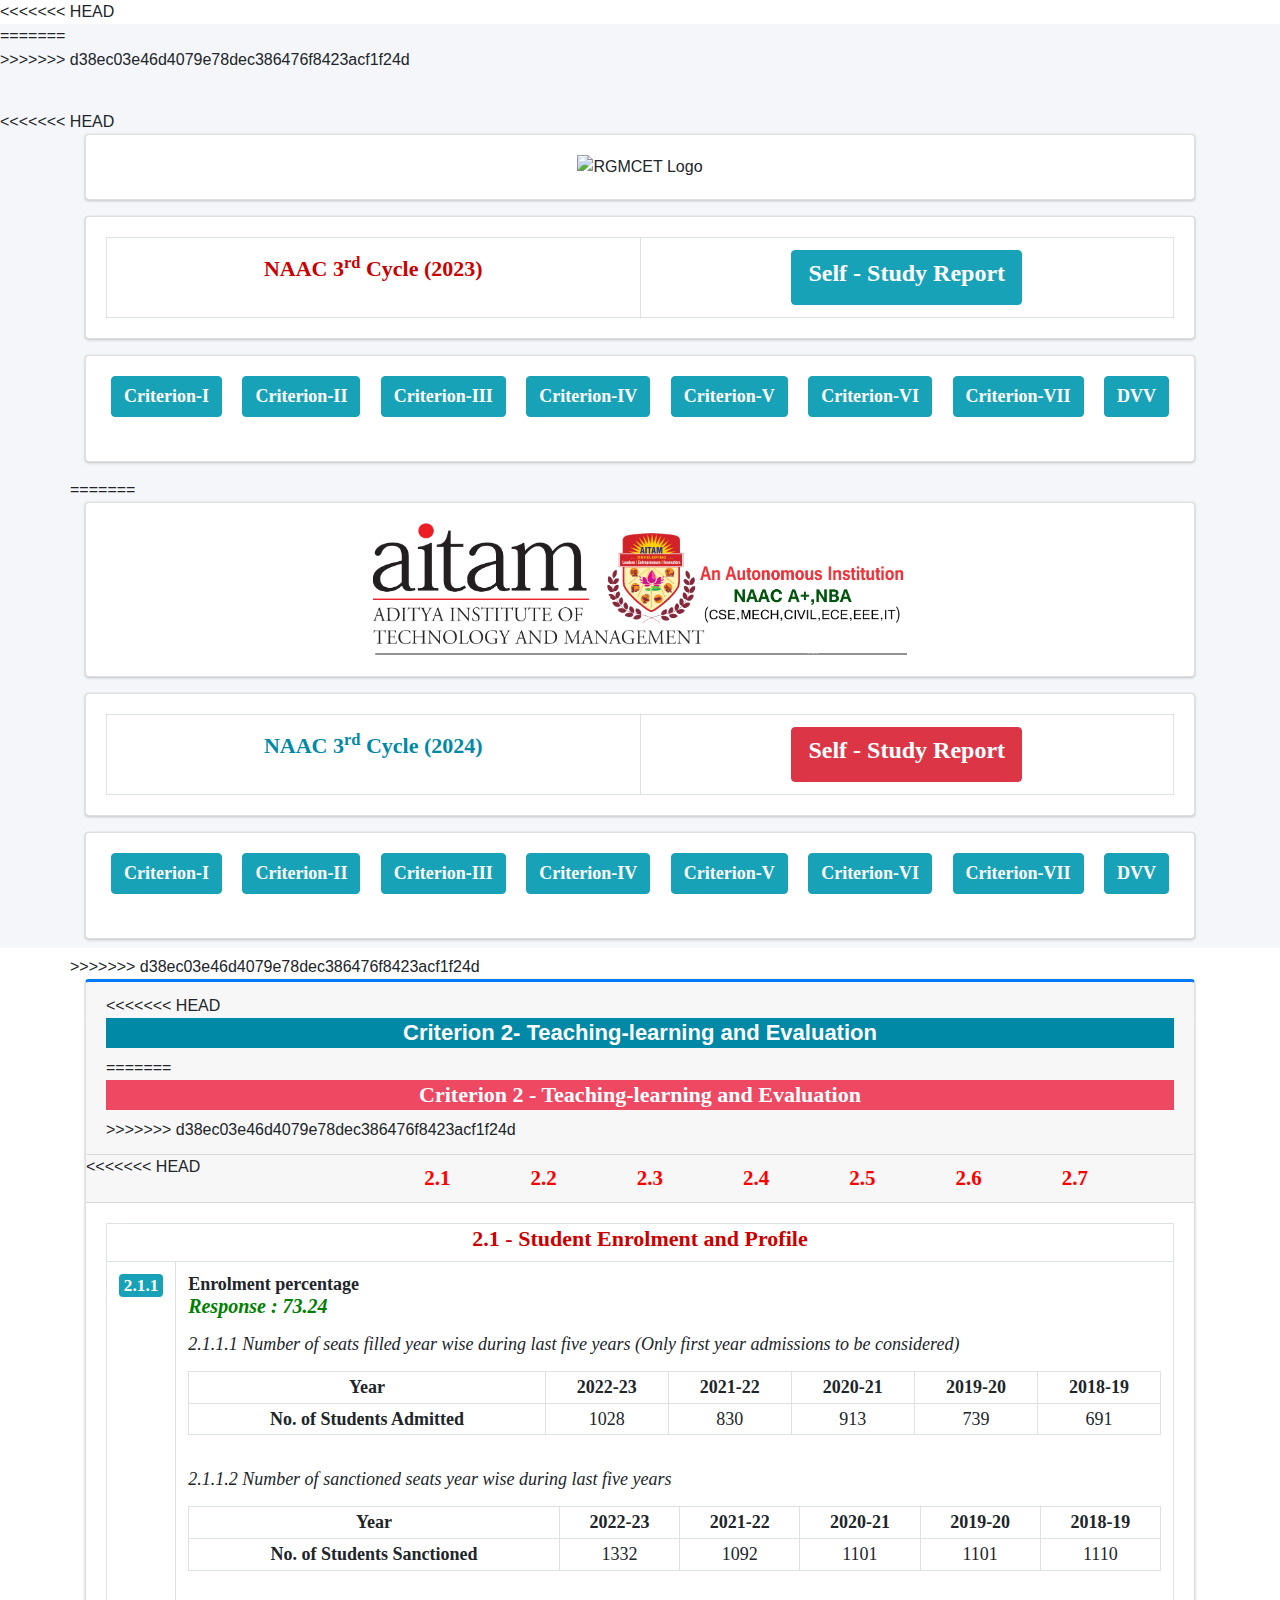
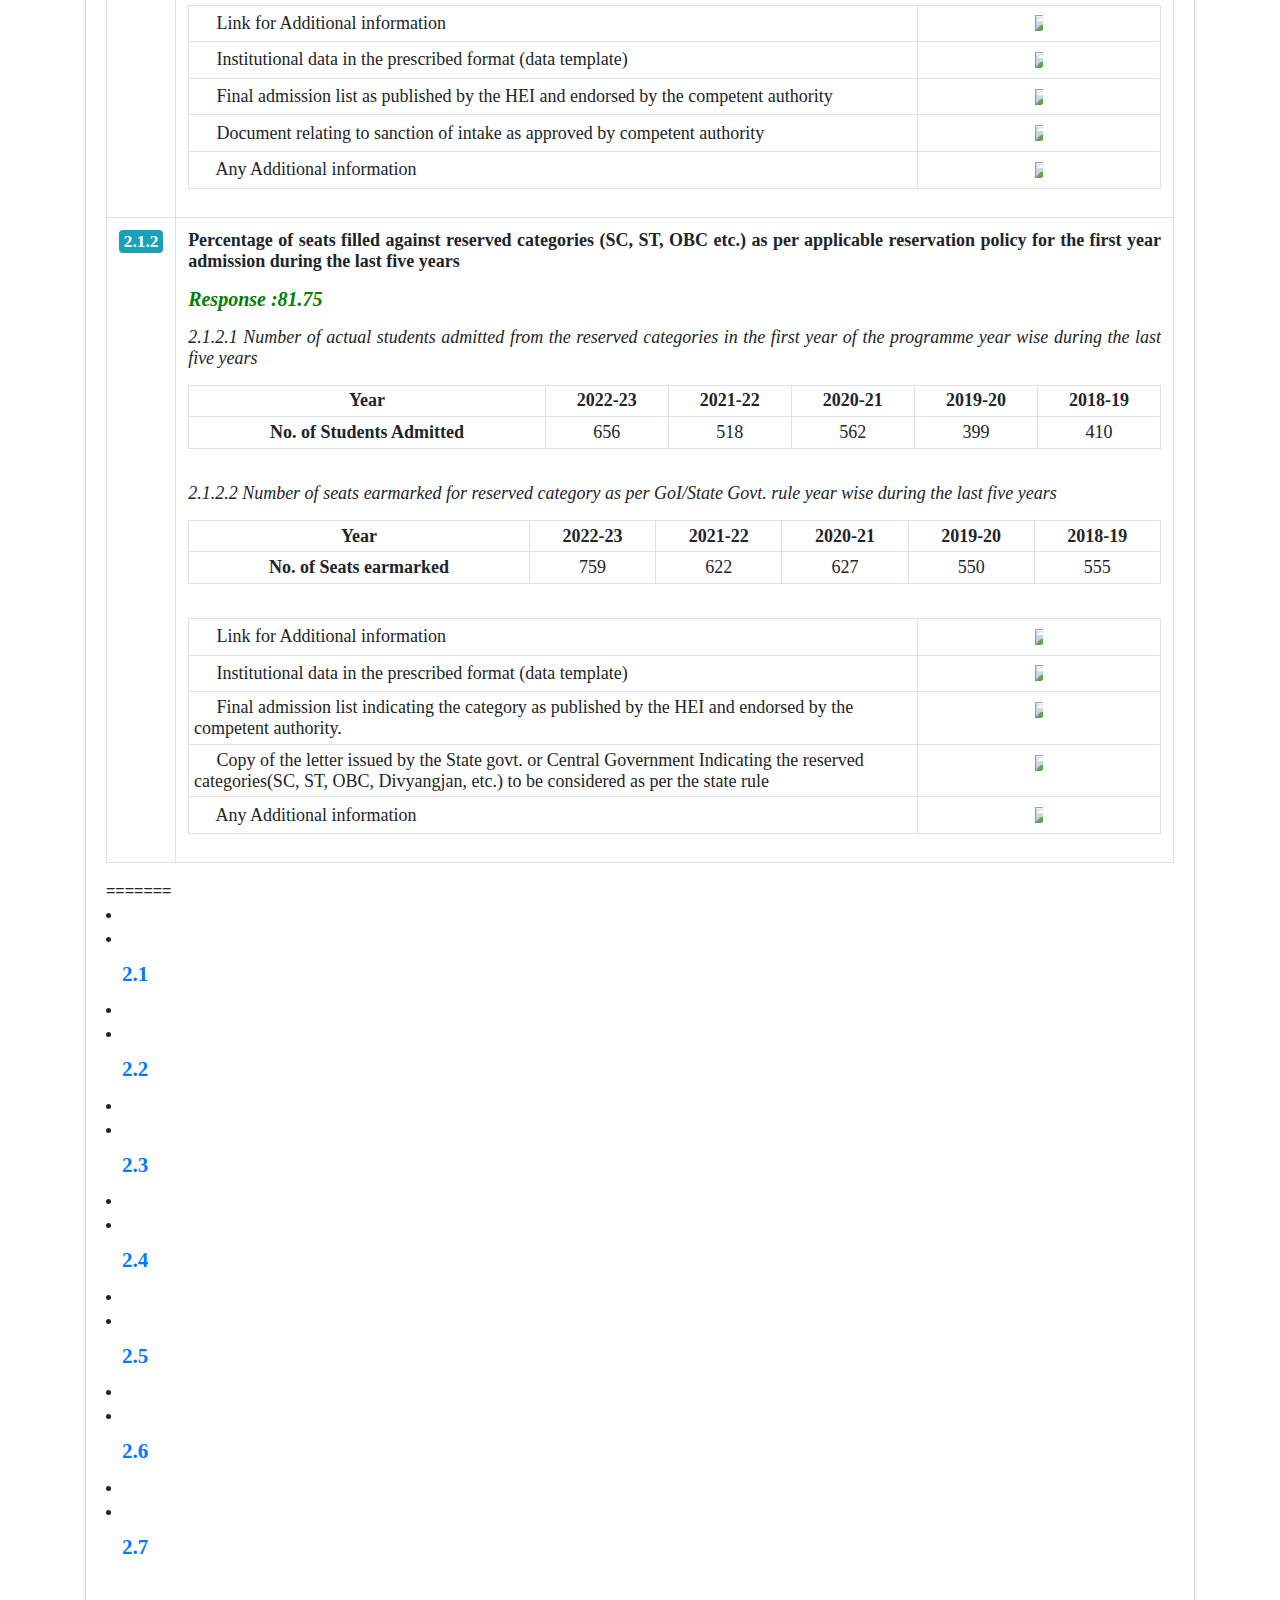
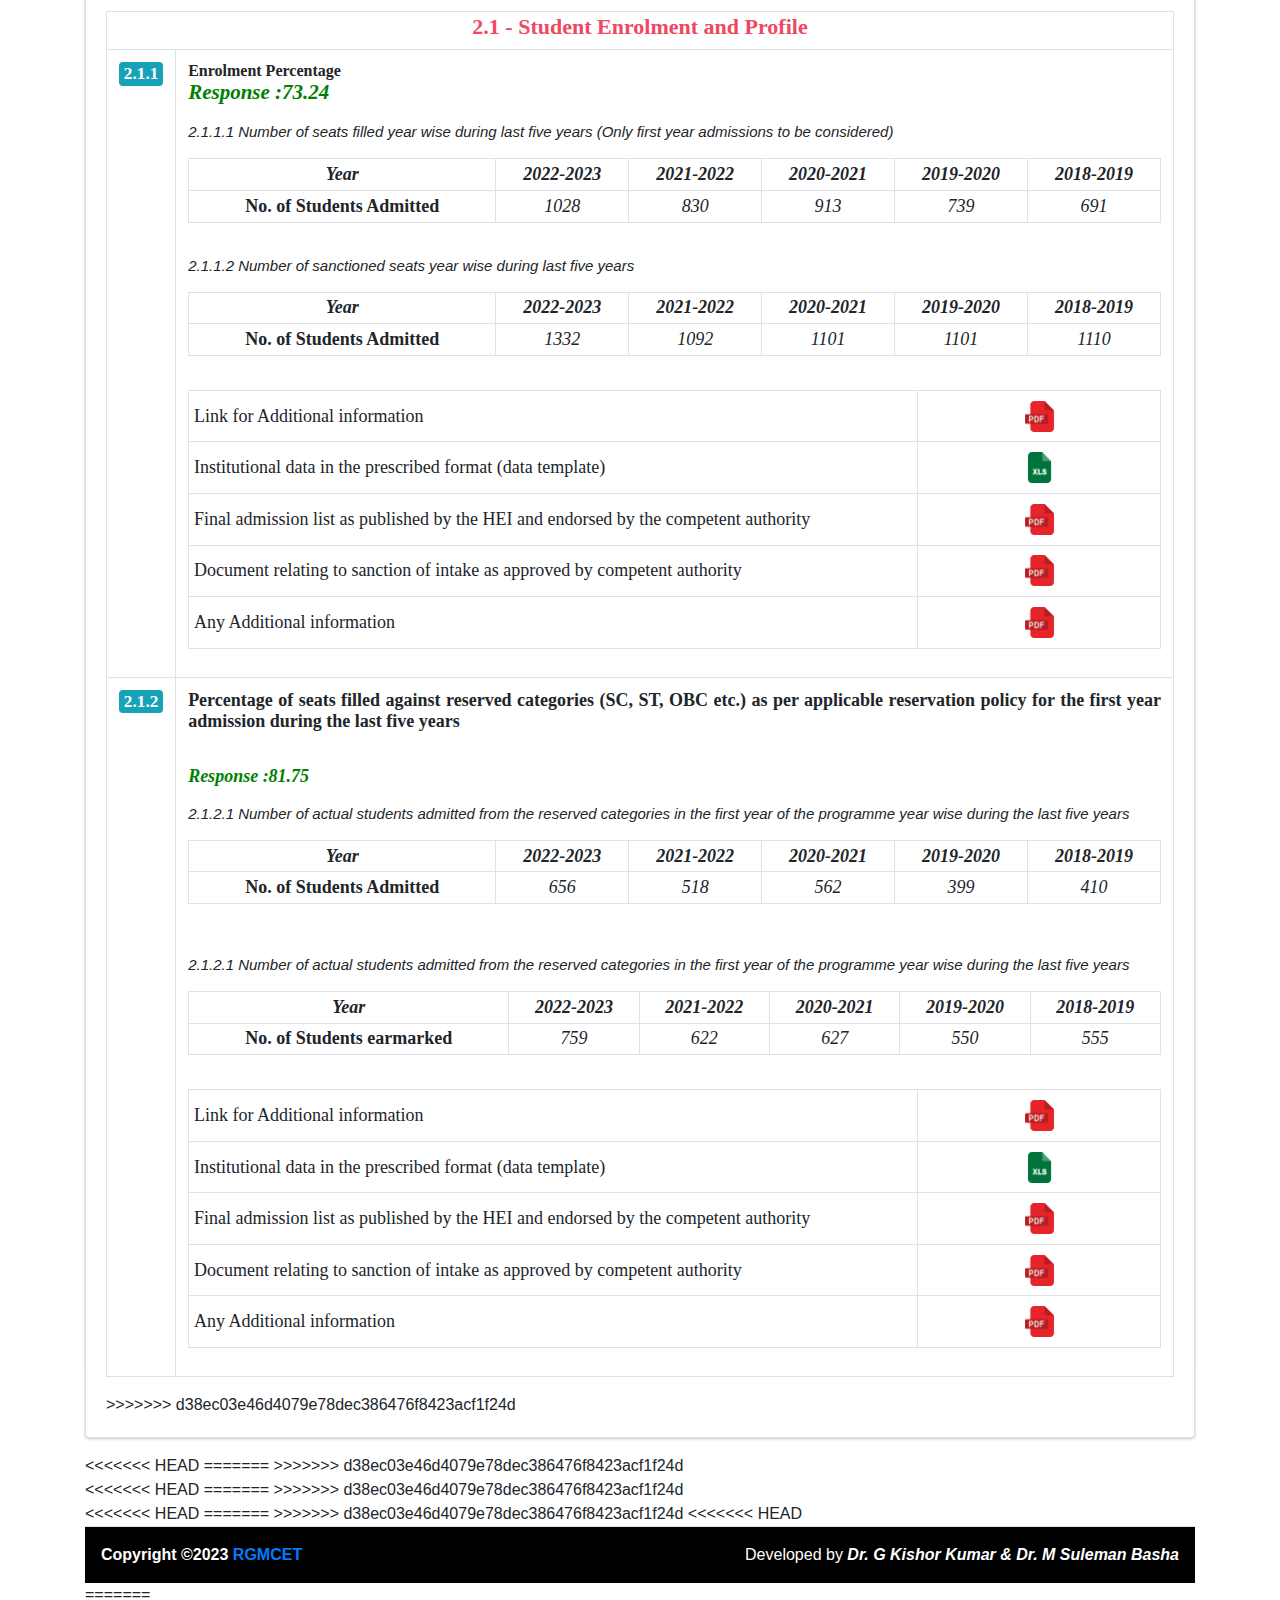
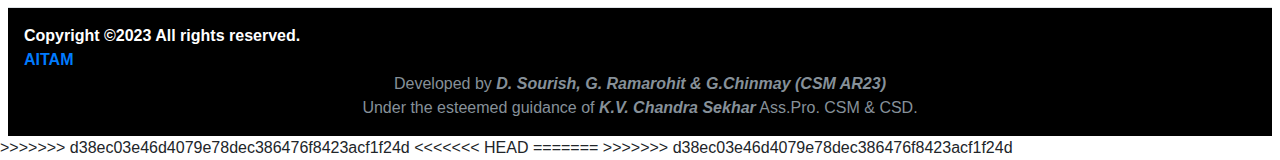
==== commit f8b17e23: "linked index,2,3,4 files" ====
--- a/2.html
+++ b/2.html
@@ -98,14 +98,22 @@
       <div class="col-lg-12">
           <div class="card">
             <div class="card-body">
-               <a href="criterion1.php" class="btn btn-primary" style="font-size:18px;font-family: cambria;"><b>Criterion-I</b></a> 
-              <a href="criterion2.php" class="btn btn-primary" style="font-size:18px;font-family: cambria;"><b>Criterion-II</b></a> 
-              <a href="criterion3.php" class="btn btn-primary" style="font-size:18px;font-family: cambria;"><b>Criterion-III</b></a> 
-              <a href="criterion4.php" class="btn btn-primary" style="font-size:18px;font-family: cambria;"><b>Criterion-IV</b></a> 
-              <a href="criterion5.php" class="btn btn-primary" style="font-size:18px;font-family: cambria;"><b>Criterion-V</b></a> 
-              <a href="criterion6.php" class="btn btn-primary" style="font-size:18px;font-family: cambria;"><b>Criterion-VI</b></a> 
-              <a href="criterion7.php" class="btn btn-primary" style="font-size:18px;font-family: cambria;"><b>Criterion-VII</b></a> 
-              <a href="DVV.php" class="btn btn-primary" style="font-size:18px;font-family: cambria;"><b>DVV</b></a> 
+              <a href="index.html" class="btn btn-info" style="font-size:18px;font-family: cambria;"
+                    bgcolor="#ee4a62"><b>Criterion-I</b></a>&emsp;
+                  <a href="2.html" class="btn btn-info" style="font-size:18px;font-family: cambria;"
+                    bgcolor="#ee4a62"><b>Criterion-II</b></a>&emsp;
+                  <a href="3.html" class="btn btn-info" style="font-size:18px;font-family: cambria;"
+                    bgcolor="#ee4a62"><b>Criterion-III</b></a>&emsp;
+                  <a href="4.html" class="btn btn-info" style="font-size:18px;font-family: cambria;"
+                    bgcolor="#ee4a62"><b>Criterion-IV</b></a>&emsp;
+                  <a href="5.html" class="btn btn-info" style="font-size:18px;font-family: cambria;"
+                    bgcolor="#ee4a62"><b>Criterion-V</b></a>&emsp;
+                  <a href="6.html" class="btn btn-info" style="font-size:18px;font-family: cambria;"
+                    bgcolor="#ee4a62"><b>Criterion-VI</b></a>&emsp;
+                  <a href="7.html" class="btn btn-info" style="font-size:18px;font-family: cambria;"
+                    bgcolor="#ee4a62"><b>Criterion-VII</b></a>&emsp;
+                  <a href="DVV.html" class="btn btn-info" style="font-size:18px;font-family: cambria;"
+                    bgcolor="#ee4a62"><b>DVV</b></a>&emsp;
             </div>
           </div>
       </div>
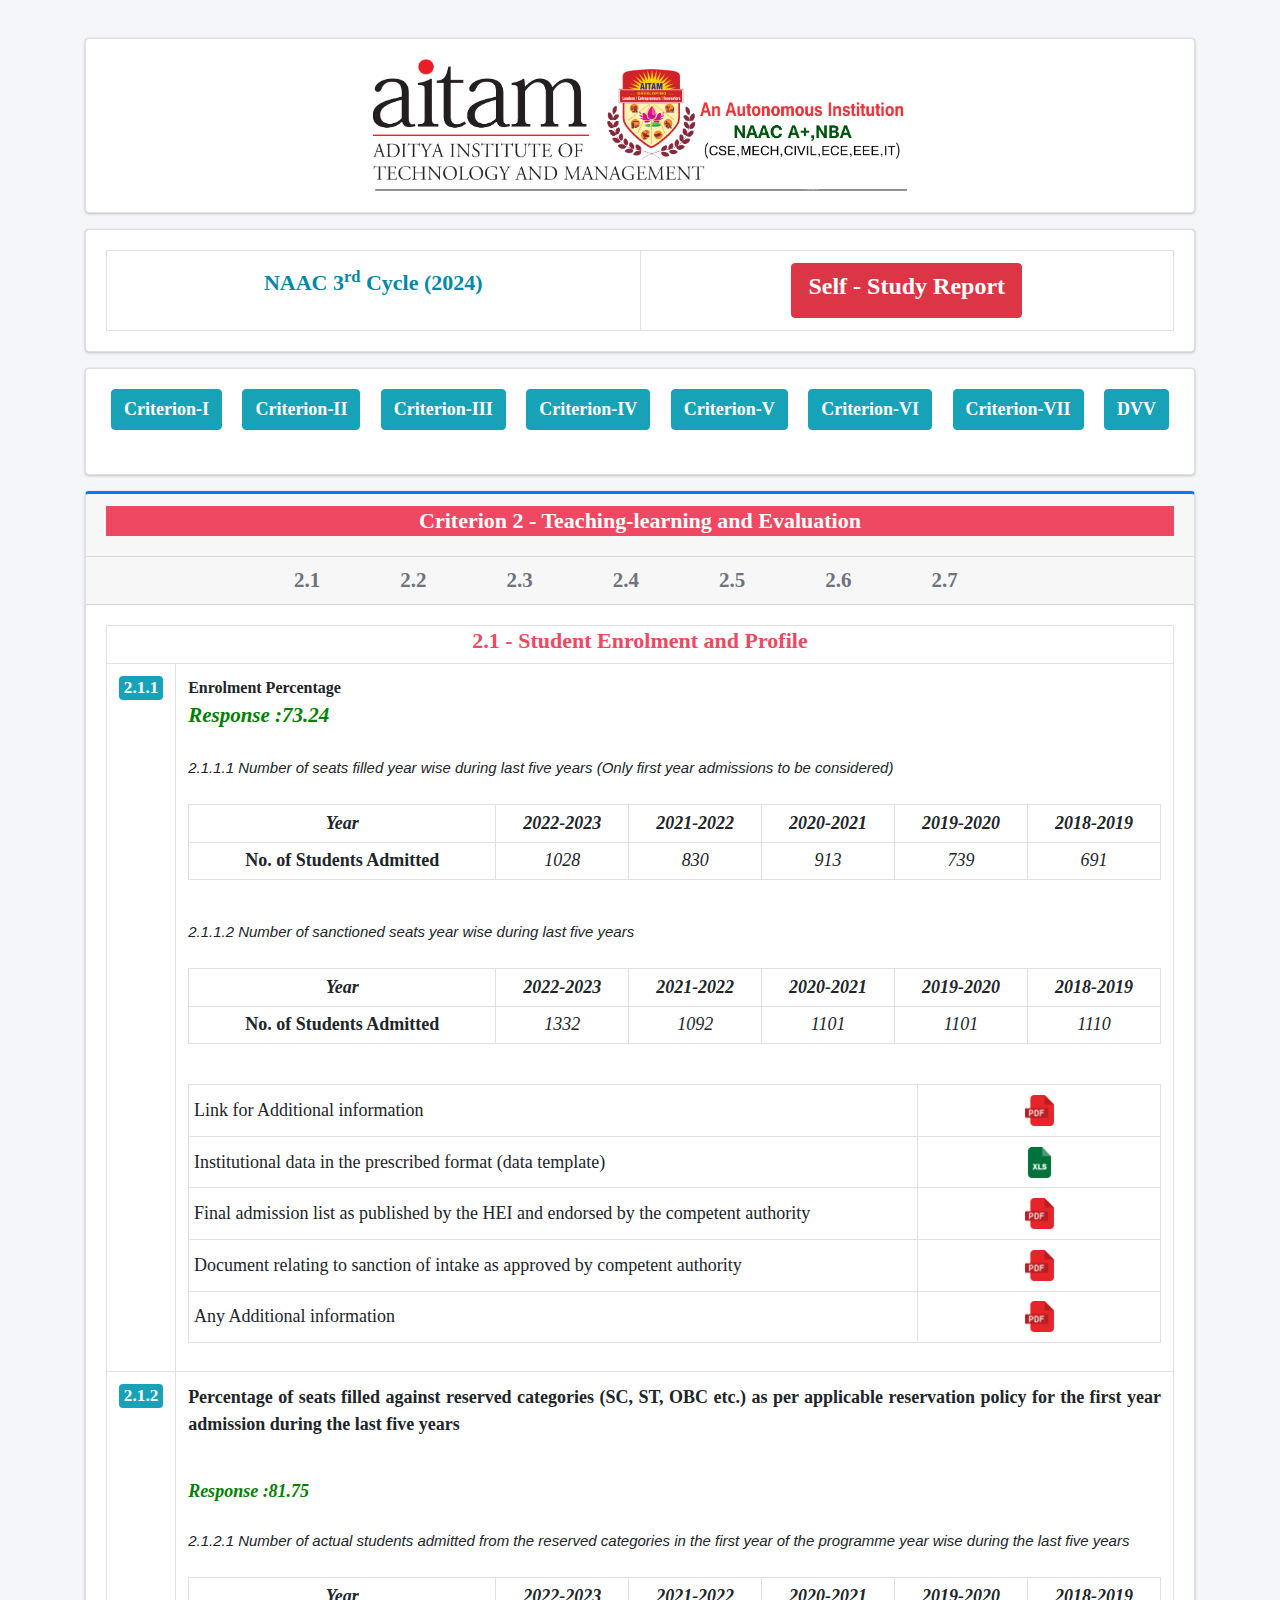
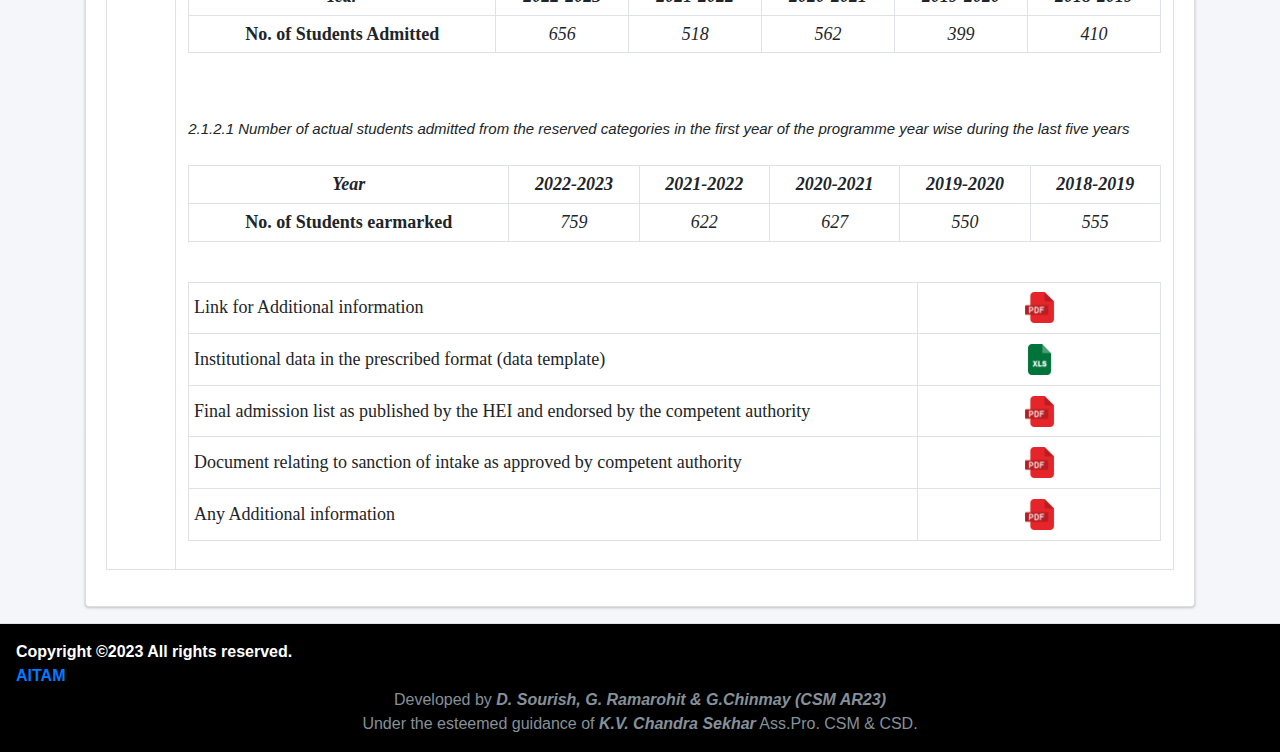
==== commit 71f9ff43: "Compleated DVV" ====
--- a/2.html
+++ b/2.html
@@ -1,24 +1,3 @@
-<<<<<<< HEAD
-<html lang="en" style="height: auto;"><head>
-    <meta charset="utf-8">
-    <meta name="viewport" content="width=device-width, initial-scale=1">
-    <title>RGMCET | NAAC</title>
-  
-    <!-- Google Font: Source Sans Pro -->
-    <link rel="stylesheet" href="https://fonts.googleapis.com/css?family=Source+Sans+Pro:300,400,400i,700&amp;display=fallback">
-    <!-- Font Awesome Icons -->
-    <link rel="stylesheet" href="plugins/fontawesome-free/css/all.min.css">
-    <!-- Theme style -->
-    <link rel="stylesheet" href="dist/css/adminlte.min.css">
-  </head>
-  <body class="layout-top-nav" style="height: auto;">
-  <div class="wrapper">
-  
-  
-  
-    <!-- Content Wrapper. Contains page content -->
-    <div class="content-wrapper" style="min-height: 656.2px;">
-=======
 <!DOCTYPE html>
 <html lang="en">
 
@@ -52,7 +31,7 @@
 
     <!-- Content Wrapper. Contains page content -->
     <div class="content-wrapper">
->>>>>>> d38ec03e46d4079e78dec386476f8423acf1f24d
+
       <!-- Content Header (Page header) -->
       <div class="content-header">
         <div class="container">
@@ -63,62 +42,6 @@
         </div><!-- /.container-fluid -->
       </div>
       <!-- /.content-header -->
-<<<<<<< HEAD
-  
-      <!-- Main content -->
-      <div class="content">
-        <div class="container">
-       <style>
-      
-  </style>
-  <div class="row" align="center">
-      <div class="col-lg-12">
-          <div class="card">
-            <div class="card-body">
-              <img alt="RGMCET Logo" src="http://www.icredify.com/img/RGM%20Logo.jpg">
-            </div>
-          </div>
-      </div>
-  </div>
-  <div class="row" align="center">
-      <div class="col-lg-12">
-          <div class="card">
-            <div class="card-body">
-               <table class="table table-bordered">
-              <tbody><tr>
-                  <th style="width:50%;vertical-align: middle;text-align: center;"><p style="color:#cc0000; font-size:22px;font-family: cambria; "><strong>NAAC 3<sup>rd</sup> Cycle (2023)</strong></p></th>
-                  <th style="width:50%; text-align: center;"><a class="btn btn-info btn-lg padding5 rounded" href="RGM-SSR.pdf" target="_blank"><h4 style="color:#fff; font-family: cambria;"><strong>Self - Study Report </strong> </h4> </a></th>
-              </tr>
-             </tbody></table>  
-          </div>
-          </div>
-      </div>
-  </div>
-  <div class="row" align="center">
-      <div class="col-lg-12">
-          <div class="card">
-            <div class="card-body">
-              <a href="index.html" class="btn btn-info" style="font-size:18px;font-family: cambria;"
-                    bgcolor="#ee4a62"><b>Criterion-I</b></a>&emsp;
-                  <a href="2.html" class="btn btn-info" style="font-size:18px;font-family: cambria;"
-                    bgcolor="#ee4a62"><b>Criterion-II</b></a>&emsp;
-                  <a href="3.html" class="btn btn-info" style="font-size:18px;font-family: cambria;"
-                    bgcolor="#ee4a62"><b>Criterion-III</b></a>&emsp;
-                  <a href="4.html" class="btn btn-info" style="font-size:18px;font-family: cambria;"
-                    bgcolor="#ee4a62"><b>Criterion-IV</b></a>&emsp;
-                  <a href="5.html" class="btn btn-info" style="font-size:18px;font-family: cambria;"
-                    bgcolor="#ee4a62"><b>Criterion-V</b></a>&emsp;
-                  <a href="6.html" class="btn btn-info" style="font-size:18px;font-family: cambria;"
-                    bgcolor="#ee4a62"><b>Criterion-VI</b></a>&emsp;
-                  <a href="7.html" class="btn btn-info" style="font-size:18px;font-family: cambria;"
-                    bgcolor="#ee4a62"><b>Criterion-VII</b></a>&emsp;
-                  <a href="DVV.html" class="btn btn-info" style="font-size:18px;font-family: cambria;"
-                    bgcolor="#ee4a62"><b>DVV</b></a>&emsp;
-            </div>
-          </div>
-      </div>
-  </div>        <div class="row">
-=======
 
       <!-- Main content -->
       <div class="content">
@@ -165,760 +88,35 @@
                     bgcolor="#ee4a62"><b>Criterion-I</b></a>&emsp;
                   <a href="2.html" class="btn btn-info" style="font-size:18px;font-family: cambria;"
                     bgcolor="#ee4a62"><b>Criterion-II</b></a>&emsp;
-                  <a href="criterion3.php" class="btn btn-info" style="font-size:18px;font-family: cambria;"
+                  <a href="3.html" class="btn btn-info" style="font-size:18px;font-family: cambria;"
                     bgcolor="#ee4a62"><b>Criterion-III</b></a>&emsp;
-                  <a href="criterion4.php" class="btn btn-info" style="font-size:18px;font-family: cambria;"
+                  <a href="4.html" class="btn btn-info" style="font-size:18px;font-family: cambria;"
                     bgcolor="#ee4a62"><b>Criterion-IV</b></a>&emsp;
-                  <a href="criterion5.php" class="btn btn-info" style="font-size:18px;font-family: cambria;"
+                  <a href="5.html" class="btn btn-info" style="font-size:18px;font-family: cambria;"
                     bgcolor="#ee4a62"><b>Criterion-V</b></a>&emsp;
-                  <a href="criterion6.php" class="btn btn-info" style="font-size:18px;font-family: cambria;"
+                  <a href="6.html" class="btn btn-info" style="font-size:18px;font-family: cambria;"
                     bgcolor="#ee4a62"><b>Criterion-VI</b></a>&emsp;
-                  <a href="criterion7.php" class="btn btn-info" style="font-size:18px;font-family: cambria;"
+                  <a href="7.html" class="btn btn-info" style="font-size:18px;font-family: cambria;"
                     bgcolor="#ee4a62"><b>Criterion-VII</b></a>&emsp;
-                  <a href="DVV.php" class="btn btn-info" style="font-size:18px;font-family: cambria;"
+                  <a href="DVV.html" class="btn btn-info" style="font-size:18px;font-family: cambria;"
                     bgcolor="#ee4a62"><b>DVV</b></a>&emsp;
                 </div>
               </div>
             </div>
           </div>
           <div class="row">
->>>>>>> d38ec03e46d4079e78dec386476f8423acf1f24d
             <div class="col-lg-12">
               <div class="card card-primary card-outline">
                 <div class="card-header">
                   <!--h3 class="card-title m-0">1.1 Curriculum Design and Development</h3-->
-<<<<<<< HEAD
-                  <h3 style="text-align: center;background:#0089a7;line-height:30px;font-size:22px;font-family: sans-serif;color: #fff;padding: 0px;"><strong> Criterion 2- Teaching-learning and Evaluation  </strong></h3>
-=======
                   <h3
                     style="text-align: center;background:#EE4862;line-height:30px;font-size:22px;font-family: cambria;color: #fff;padding: 0px;">
                     <strong> Criterion 2 - Teaching-learning and Evaluation </strong>
                   </h3>
->>>>>>> d38ec03e46d4079e78dec386476f8423acf1f24d
                 </div>
                 <div class="card-header p-0">
                   <ul class="nav nav-pills">
                     <!--li class="nav-item"><a class="nav-link active" href="#activity" data-toggle="tab">1.1</a></li-->
-<<<<<<< HEAD
-                    <li>             </li>
-                  
-                    <li class="nav-item"><a class="nav-link" href="#naac2_1" data-toggle="tab"><strong><font style="font-size:21px;font-family:cambria; color:red">2.1</font></strong></a> </li>
-                      <li>   </li>
-                    <li class="nav-item"><a class="nav-link" href="#naac2_2" data-toggle="tab"><strong><font style="font-size:21px;font-family:cambria; color:red">2.2</font></strong></a></li>
-                     <li>   </li>
-                    <li class="nav-item"><a class="nav-link" href="#naac2_3" data-toggle="tab"><strong><font style="font-size:21px;font-family:cambria; color:red">2.3</font></strong></a></li>
-                     <li>   </li>
-                    <li class="nav-item"><a class="nav-link" href="#naac2_4" data-toggle="tab"><strong><font style="font-size:21px;font-family:cambria; color:red">2.4</font></strong></a></li>
-                     <li>   </li>
-                     <li class="nav-item"><a class="nav-link" href="#naac2_5" data-toggle="tab"><strong><font style="font-size:21px;font-family:cambria; color:red">2.5</font></strong></a></li>
-                      <li>   </li>
-                     <li class="nav-item"><a class="nav-link" href="#naac2_6" data-toggle="tab"><strong><font style="font-size:21px;font-family:cambria; color:red">2.6</font></strong></a></li>
-                      <li>   </li>
-                     <li class="nav-item"><a class="nav-link" href="#naac2_7" data-toggle="tab"><strong><font style="font-size:21px;font-family:cambria; color:red">2.7</font></strong></a></li>
-                     
-                  <!--li>  <button type="button" class="btn btn-danger" href="#timeline" data-toggle="tab">1.1</button>&emsp; </li-->
-                    </ul>
-               </div><!-- /.card-header -->
-                <div class="card-body">
-                  <div class="tab-content">
-                 
-                    <!-- /.tab-pane -->
-                    <div class="active tab-pane" id="naac2_1">
-                      <table class="table table-bordered">
-                      <tbody><tr><td colspan="2"> <h3 style="text-align: center;line-height:05px;font-size:22px;font-family: cambria;color: #cc0000;"><strong> 2.1 - Student Enrolment and Profile  </strong></h3></td>
-                          </tr><tr> 
-                              <td style="font-family:cambria"> <span class="badge badge-info"><big><big>2.1.1</big></big></span><!--<br>Q<sub>l</sub>M <br>(20)--></td>
-                              <td align="justify">
-                                  <b style="font-size:18px;font-family: cambria;color:;">Enrolment percentage</b>
-                                  
-                                  <p style="font-family:cambria; color:green; font-size:20px"><strong><i>Response : 73.24 </i></strong></p>
-                                  
-                                  <i></i><p style="font-size:18px;font-family: cambria;color:;"><i>2.1.1.1 Number of seats filled year wise during last five years (Only first year admissions to be considered) </i>
-                                  <br>
-                                  </p><table class="table table-hover table-sm table-bordered col-md-12" style="margin-left: auto; margin-right: auto;">
-                                  <tbody><tr align="center" style="font-size:18px;font-family: cambria;font-weight:bold;">
-                                  <td>Year</td>
-                                  <td>2022-23</td>
-                                  <td>2021-22</td>
-                                  <td>2020-21</td>
-                                  <td>2019-20</td>
-                                  <td>2018-19</td>
-                                  </tr>
-                                  <tr align="center" style="font-size:18px;font-family: cambria;">
-                                  <td><b>No. of Students Admitted</b></td>
-                                  <td>1028</td>
-                                  <td>830</td>
-                                  <td>913</td>
-                                  <td>739</td>
-                                  <td>691</td>
-                                  </tr>
-                                  </tbody></table>
-                                  <br>
-                                  <i></i><p style="font-size:18px;font-family: cambria;color:;"><i>2.1.1.2 Number of sanctioned seats year wise during last five years </i>
-                                  <br>
-                                  </p><table class="table table-hover table-sm table-bordered col-md-12" style="margin-left: auto; margin-right: auto;">
-                                  <tbody><tr align="center" style="font-size:18px;font-family: cambria;font-weight:bold;">
-                                  <td>Year</td>
-                                  <td>2022-23</td>
-                                  <td>2021-22</td>
-                                  <td>2020-21</td>
-                                  <td>2019-20</td>
-                                  <td>2018-19</td>
-                                  </tr>
-                                  <tr align="center" style="font-size:18px;font-family: cambria;">
-                                  <td><b>No. of Students Sanctioned</b></td>
-                                  <td>1332</td>
-                                  <td>1092</td>
-                                  <td>1101</td>
-                                  <td>1101</td>
-                                  <td>1110</td>
-                                  </tr>
-                                  </tbody></table>
-                                  <br>
-  
-                                  
-                                  <table class="table table-hover table-sm table-bordered col-md-12" style="margin-left: auto; margin-right: auto;">
-                                  <tbody><tr>
-                                      <td align="left" style="vertical-align: middle; font-family: cambria;font-size:18px;"> <i class="fas fa-pdf-file"></i> Link for Additional information
-                                      </td>
-                                      <td width="25%" align="center"><button class="btn btn-sm "><i class="fas fa-pdf-file"></i><a href="pdf/C2/2.1.1_1693475733_12856.pdf" target="_blank"><img src="pdfimg.png"></a></button><a href="pdf/C2/2.1.1_1693475733_12856.pdf" target="_blank"> </a></td>
-                                  </tr>
-                                  <tr>
-                                      <td align="left" style="vertical-align: middle; font-family: cambria;font-size:18px;"> <i class="fas fa-pdf-file"></i> Institutional data in the prescribed format (data template)
-                                      </td>
-                                      <td width="25%" align="center"><button class="btn btn-sm "><i class="fas fa-pdf-file"></i><a href="excel/2.1.1.xlsx" target="_blank"><img src="excel.png"></a></button><a href="excel/2.1.1.xlsx" target="_blank"> </a></td>
-                                  </tr>
-                                  <tr>
-                                      <td align="left" style="vertical-align: middle; font-family: cambria;font-size:18px;"> <i class="fas fa-pdf-file"></i> Final admission list as published by the HEI and endorsed by the competent authority
-                                      </td>
-                                      <td width="25%" align="center"><button class="btn btn-sm "><i class="fas fa-pdf-file"></i><a href="pdf/C2/2.1.1_1693475757_12856.pdf" target="_blank"><img src="pdfimg.png"></a></button><a href="pdf/C2/2.1.1_1693475757_12856.pdf" target="_blank"> </a></td>
-                                  </tr>
-                                  <tr>
-                                      <td align="left" style="vertical-align: middle; font-family: cambria;font-size:18px;"> <i class="fas fa-pdf-file"></i> Document relating to sanction of intake as approved by competent authority
-                                      </td>
-                                      <td width="25%" align="center"><button class="btn btn-sm "><i class="fas fa-pdf-file"></i><a href="pdf/C2/2.1.1_1693475765_12856.pdf" target="_blank"><img src="pdfimg.png"></a></button><a href="pdf/C2/2.1.1_1693475765_12856.pdf" target="_blank"> </a></td>
-                                  </tr>
-                                  <tr>
-                                      <td align="left" style="vertical-align: middle; font-family: cambria;font-size:18px;">  Any Additional information
-                                      </td>
-                                      <td width="25%" align="center"><button class="btn btn-sm "><i class="fas fa-pdf-file"></i><a href="https://rgmcet.edu.in/admission-procedures" target="_blank"><img src="pdfimg.png"></a></button></td>
-                                  </tr>
-                                  
-                                  </tbody></table>
-                              </td>
-                          </tr>
-                          <tr> 
-                              <td style="font-family:cambria">  <span class="badge badge-info"><big><big> <b>2.1.2 </b></big></big></span><!--<br>Q<sub>n</sub>M <br>(20)--></td>
-                              <td align="justify">
-                                  <p class="margin-bottom-0"><b style="font-size:18px;font-family: cambria;color:;">Percentage of seats filled against reserved categories (SC, ST, OBC etc.) as per applicable reservation policy for the first year admission during the last five years</b></p>
-                                      
-                                  <p style="font-family:cambria; color:green; font-size:20px"><strong><i>Response :81.75 </i></strong></p>
-                                  <i></i><p style="font-size:18px;font-family: cambria;color:;"><i>2.1.2.1 Number of actual students admitted from the reserved categories in the first year of the programme year wise during the last five years </i>
-                                  <br>
-                                  </p><table class="table table-hover table-sm table-bordered col-md-12" style="margin-left: auto; margin-right: auto;">
-                                  <tbody><tr align="center" style="font-size:18px;font-family: cambria;font-weight:bold;">
-                                  <td>Year</td>
-                                  <td>2022-23</td>
-                                  <td>2021-22</td>
-                                  <td>2020-21</td>
-                                  <td>2019-20</td>
-                                  <td>2018-19</td>
-                                  </tr>
-                                  <tr align="center" style="font-size:18px;font-family: cambria;">
-                                  <td><b>No. of Students Admitted</b></td>
-                                  <td>656</td>
-                                  <td>518</td>
-                                  <td>562</td>
-                                  <td>399</td>
-                                  <td>410</td>
-                                  </tr>
-                                  </tbody></table>
-                                  <br>
-                                  <i></i><p style="font-size:18px;font-family: cambria;color:;"><i>2.1.2.2 Number of seats earmarked for reserved category as per GoI/State Govt. rule year wise during the last five years </i>
-                                  <br>
-                                  </p><table class="table table-hover table-sm table-bordered col-md-12" style="margin-left: auto; margin-right: auto;">
-                                  <tbody><tr align="center" style="font-size:18px;font-family: cambria;font-weight:bold;">
-                                  <td>Year</td>
-                                  <td>2022-23</td>
-                                  <td>2021-22</td>
-                                  <td>2020-21</td>
-                                  <td>2019-20</td>
-                                  <td>2018-19</td>
-                                  </tr>
-                                  <tr align="center" style="font-size:18px;font-family: cambria;">
-                                  <td><b>No. of Seats earmarked</b></td>
-                                  <td>759</td>
-                                  <td>622</td>
-                                  <td>627</td>
-                                  <td>550</td>
-                                  <td>555</td>
-                                  </tr>
-                                  </tbody></table>
-                                  <br>
-                                  <table class="table table-hover table-sm table-bordered col-md-12" style="margin-left: auto; margin-right: auto;">
-                                  <tbody><tr>
-                                      <td align="left" style="vertical-align: middle; font-family: cambria;font-size:18px;"> <i class="fas fa-pdf-file"></i> Link for Additional information
-                                      </td>
-                                      <td width="25%" align="center"><button class="btn btn-sm "><i class="fas fa-pdf-file"></i><a href="pdf/C2/2.1.2_1693475859_12856.pdf" target="_blank"><img src="pdfimg.png"></a></button><a href="pdf/C2/2.1.2_1693475859_12856.pdf" target="_blank"> </a></td>
-                                  </tr>
-                                  <tr>
-                                      <td align="left" style="vertical-align: middle; font-family: cambria;font-size:18px;"> <i class="fas fa-pdf-file"></i> Institutional data in the prescribed format (data template)
-                                      </td>
-                                      <td width="25%" align="center"><button class="btn btn-sm "><i class="fas fa-pdf-file"></i><a href="excel/2.1.2.xlsx" target="_blank"><img src="excel.png"></a></button><a href="excel/2.1.2.xlsx" target="_blank"> </a></td>
-                                  </tr>
-                                  <tr>
-                                      <td align="left" style="vertical-align: middle; font-family: cambria;font-size:18px;"> <i class="fas fa-pdf-file"></i> Final admission list indicating the category as published by the HEI and endorsed by the       competent authority.
-                                      </td>
-                                      <td width="25%" align="center"><button class="btn btn-sm "><i class="fas fa-pdf-file"></i><a href="pdf/C2/2.1.2_1693981241_12856.pdf" target="_blank"><img src="pdfimg.png"></a></button><a href="pdf/C2/2.1.2_1693981241_12856.pdf" target="_blank"> </a></td>
-                                  </tr>
-                                  <tr>
-                                      <td align="left" style="vertical-align: middle; font-family: cambria;font-size:18px;"> <i class="fas fa-pdf-file"></i> Copy of the letter issued by the State govt. or Central Government Indicating the reserved     categories(SC, ST, OBC, Divyangjan, etc.) to be considered as per the state rule
-                                      </td>
-                                      <td width="25%" align="center"><button class="btn btn-sm "><i class="fas fa-pdf-file"></i><a href="pdf/C2/2.1.2_1693475902_12856.pdf" target="_blank"><img src="pdfimg.png"></a></button><a href="pdf/C2/2.1.2_1693475902_12856.pdf" target="_blank"> </a></td>
-                                  </tr>
-                                  <tr>
-                                      <td align="left" style="vertical-align: middle; font-family: cambria;font-size:18px;">  Any Additional information
-                                      </td>
-                                      <td width="25%" align="center"><button class="btn btn-sm "><i class="fas fa-pdf-file"></i><a href="https://rgmcet.edu.in/NAAC/2023/2.1/2.1.2/2.1.2_academic_year_wise.pdf" target="_blank"><img src="pdfimg.png"></a></button></td>
-                                  </tr>
-                                      </tbody></table>
-                                  </td>
-                          </tr>
-                      </tbody></table>
-                    </div>
-                    <!-- /.tab-pane -->
-  
-                    <div class="tab-pane" id="naac2_2">
-                    
-                      <table class="table table-bordered">
-                      <tbody><tr><td colspan="2"> <h3 style="text-align: center;line-height:05px;font-size:22px;font-family: cambria;color: #cc0000;"><strong> 2.2 - Catering to Student Diversity </strong></h3></td>
-                          </tr><tr> 
-                              <td style="font-family:cambria"> <span class="badge badge-info"><big><big>2.2.1</big></big></span><!--<br>Q<sub>l</sub>M <br>(20)--></td>
-                              <td align="justify">
-                                  <b style="font-size:18px;font-family: cambria;color:;">The institution assesses the learning levels of the students and organises special Programmes to cater to differential learning needs of the student</b>
-                                  <br>
-                                  <br>
-                                  <table class="table table-hover table-sm table-bordered col-md-12" style="margin-left: auto; margin-right: auto;">
-                                  <tbody><tr>
-                                      <td align="left" style="vertical-align: middle; font-family: cambria;font-size:18px;"><i class="fas fa-pdf-file"></i> Link for Additional information
-                                      </td>
-                                      <td width="25%" align="center"><button class="btn btn-sm "><i class="fas fa-pdf-file"></i><a href="pdf/C2/2.2.1_1694282694_12856.pdf" target="_blank"><img src="pdfimg.png"></a></button><a href="pdf/C2/2.2.1_1694282694_12856.pdf" target="_blank"> </a></td>
-                                  </tr>
-                                  <tr>
-                                      <td align="left" style="vertical-align: middle; font-family: cambria;font-size:18px;">Any Additional information
-                                      </td>
-                                      <td width="25%" align="center"><button class="btn btn-sm "><i class="fas fa-pdf-file"></i><a href="https://rgmcet.edu.in/NAAC/2023/2.2/2.2.1/2.2.1_Additional.pdf" target="_blank"><img src="pdfimg.png"></a></button></td>
-                                  </tr>
-                                  
-                                  </tbody></table>
-                              </td>
-                          </tr>
-                          <tr> 
-                              <td style="font-family:cambria"> <span class="badge badge-info"><big><big>2.2.2</big></big></span><!--<br>Q<sub>l</sub>M <br>(20)--></td>
-                              <td align="justify">
-                                  <b style="font-size:18px;font-family: cambria;color:;">Student - Full time teacher ratio (Data for the latest completed academic year)</b>
-                                  <br>
-                                  <p style="font-family:cambria; color:green; font-size:20px"><strong><i>Response :13.43 </i></strong></p>
-                                  <br>
-                                  
-                                  <table class="table table-hover table-sm table-bordered col-md-12" style="margin-left: auto; margin-right: auto;">
-                                  <tbody><tr>
-                                      <td align="left" style="vertical-align: middle; font-family: cambria;font-size:18px;"><i class="fas fa-pdf-file"></i> List showing the number of students in each of the programs for the latest completed             academic year across all semesters
-                                      </td>
-                                      <td width="25%" align="center"><button class="btn btn-sm "><i class="fas fa-pdf-file"></i><a href="pdf/C2/2.2.2_1693480046_12856.pdf" target="_blank"><img src="pdfimg.png"></a></button><a href="pdf/C2/2.2.2_1693480046_12856.pdf" target="_blank"> </a></td>
-                                  </tr>
-                                  <tr>
-                                      <td align="left" style="vertical-align: middle; font-family: cambria;font-size:18px;">Certified list of full time teachers along with the departmental affiliation in the latest completed academic year.
-                                      </td>
-                                      <td width="25%" align="center"><button class="btn btn-sm "><i class="fas fa-pdf-file"></i><a href="pdf/C2/2.2.2_1693480045_12856.pdf" target="_blank"><img src="pdfimg.png"></a></button></td>
-                                  </tr>
-                                  <tr>
-                                      <td align="left" style="vertical-align: middle; font-family: cambria;font-size:18px;">Any Additional information
-                                      </td>
-                                      <td width="25%" align="center"><button class="btn btn-sm "><i class="fas fa-pdf-file"></i><a href="https://rgmcet.edu.in/NAAC/2023/2.2/2.2.2/2.2.2_main.pdf" target="_blank"><img src="pdfimg.png"></a></button></td>
-                                  </tr>
-                                  
-                                  </tbody></table>
-                              </td>
-                          </tr>
-                  </tbody></table>
-                       </div>
-                  <div class="tab-pane" id="naac2_3">
-                      <table class="table table-bordered">
-                      <tbody><tr><td colspan="2"> <h3 style="text-align: center;line-height:05px;font-size:22px;font-family: cambria;color: #cc0000;"><strong> 2.3 - Teaching- Learning Process</strong></h3></td>
-                          </tr><tr> 
-                              <td style="font-family:cambria"> <span class="badge badge-info"><big><big>2.3.1</big></big></span><!--<br>Q<sub>l</sub>M <br>(20)--></td>
-                              <td align="justify">
-                                  <b style="font-size:18px;font-family: cambria;color:;">Student centric methods, such as experiential learning, participative learning and problem solving methodologies are used for enhancing learning experience and teachers use ICT- enabled tools including online resources for effective teaching and learning process</b><br>
-                                  <br>
-                                  <table class="table table-hover table-sm table-bordered col-md-12" style="margin-left: auto; margin-right: auto;">
-                                  <tbody><tr>
-                                      <td align="left" style="vertical-align: middle; font-family: cambria;font-size:18px;"><i class="fas fa-pdf-file"></i> Link for Additional information
-                                      </td>
-                                      <td width="25%" align="center"><button class="btn btn-sm "><i class="fas fa-pdf-file"></i><a href="pdf/C2/2.3.1_1693637738_12856.pdf" target="_blank"><img src="pdfimg.png"></a></button><a href="pdf/C2/2.3.1_1693637738_12856.pdf" target="_blank"> </a></td>
-                                  </tr>
-                                  <tr>
-                                      <td align="left" style="vertical-align: middle; font-family: cambria;font-size:18px;">Any Additional information
-                                      </td>
-                                      <td width="25%" align="center"><button class="btn btn-sm "><i class="fas fa-pdf-file"></i><a href="https://rgmcet.edu.in/NAAC/2023/2.3/2.3.1/2.3.1_Additional.pdf" target="_blank"><img src="pdfimg.png"></a></button></td>
-                                  </tr>
-                                  
-                                  </tbody></table>
-                              </td>
-                          </tr>
-                          <tr> 
-                              <td style="font-family:cambria">  <span class="badge badge-info"><big><big> <b>2.3.2 </b></big></big></span><!--<br>Q<sub>n</sub>M <br>(20)--></td>
-                              <td align="justify">
-                                  <p class="margin-bottom-0"><b style="font-size:18px;font-family: cambria;color:;">The institution adopts effective Mentor-Mentee Schemes to address academics and student-psychological issues</b></p>
-                              
-                                  <table class="table table-hover table-sm table-bordered col-md-12" style="margin-left: auto; margin-right: auto;">
-                                  <tbody><tr>
-                                      <td align="left" style="vertical-align: middle; font-family: cambria;font-size:18px;"><i class="fas fa-pdf-file"></i>Link for Additional information
-                                      </td>
-                                      <td width="25%" align="center"><button class="btn btn-sm "><i class="fas fa-pdf-file"></i><a href="pdf/C2/2.3.2_1693637798_12856.pdf" target="_blank"><img src="pdfimg.png"></a></button><a href="pdf/C2/2.3.2_1693637798_12856.pdf" target="_blank"> </a></td>
-                                  </tr>
-                                  <tr>
-                                      <td align="left" style="vertical-align: middle; font-family: cambria;font-size:18px;">List of Active mentors
-                                      </td>
-                                      <td width="25%" align="center"><button class="btn btn-sm "><i class="fas fa-pdf-file"></i><a href="pdf/C2/2.3.2_1693637805_12856.pdf" target="_blank"><img src="pdfimg.png"></a></button></td>
-                                  </tr>
-                                  <tr>
-                                      <td align="left" style="vertical-align: middle; font-family: cambria;font-size:18px;"> Any Additional information
-                                      </td>
-                                      <td width="25%" align="center"><button class="btn btn-sm "><i class="fas fa-pdf-file"></i><a href="https://rgmcet.edu.in/NAAC/2023/2.3/2.3.2/MentoringPolicy.pdf" target="_blank"><img src="pdfimg.png"></a></button></td>
-                                  </tr>
-                                  </tbody></table>
-                                  </td>
-                          </tr>
-                          <tr> 
-                              <td style="font-family:cambria">  <span class="badge badge-info"><big><big> <b>2.3.3 </b></big></big></span><!--<br>Q<sub>n</sub>M <br>(20)--></td>
-                              <td align="justify">
-                                  <p class="margin-bottom-0"><b style="font-size:18px;font-family: cambria;color:;">Preparation and adherence of Academic Calendar and Teaching plans by the institution 
-                                  Describe the Preparation and adherence to Academic Calendar and Teaching plans by the institution.</b></p>
-                                  <table class="table table-hover table-sm table-bordered col-md-12" style="margin-left: auto; margin-right: auto;">
-                                  <tbody><tr>
-                                      <td align="left" style="vertical-align: middle; font-family: cambria;font-size:18px;">Link for Additional information
-                                      </td>
-                                      <td width="25%" align="center"><button class="btn btn-sm "><i class="fas fa-pdf-file"></i><a href="pdf/C2/2.3.3_1693637845_12856.pdf" target="_blank"><img src="pdfimg.png"></a></button></td>
-                                  </tr>
-                                      <tr><td align="left" style="vertical-align: middle; font-family: cambria;font-size:18px;">Any Additional information
-                                      </td>
-                                      <td width="25%" align="center"><button class="btn btn-sm "><i class="fas fa-pdf-file"></i><a href="https://rgmcet.edu.in/academics" target="_blank"><img src="pdfimg.png"></a></button></td>
-                                  </tr>
-                                  </tbody></table>
-                                  </td>
-                          </tr>
-                      </tbody></table>
-                     </div>
-                     
-                     
-                     
-              <div class="tab-pane" id="naac2_4">
-                      <table class="table table-bordered">
-                      <tbody><tr><td colspan="2"> <h3 style="text-align: center;line-height:05px;font-size:22px;font-family: cambria;color: #cc0000;"><strong> 2.4 - Teacher Profile and Quality</strong></h3></td>
-                          </tr><tr> 
-                              <td style="font-family:cambria"> <span class="badge badge-info"><big><big>2.4.1</big></big></span><!--<br>Q<sub>l</sub>M <br>(20)--></td>
-                              <td align="justify">
-                                  <b style="font-size:18px;font-family: cambria;color:;">Average percentage of full time teachers appointed against the number of sanctioned posts year wise during the last five years</b>
-                                  
-                                  <p style="font-family:cambria; color:green; font-size:20px"><strong><i>Response : 100 </i></strong></p>
-                                  
-                                  <i></i><p style="font-size:18px;font-family: cambria;color:;"><i>2.4.1.1 Number of sanctioned posts year wise during the last five years</i>
-                                  <br>
-                                  </p><table class="table table-hover table-sm table-bordered col-md-12" style="margin-left: auto; margin-right: auto;">
-                                  <tbody><tr align="center" style="font-size:18px;font-family: cambria;font-weight:bold;">
-                                  <td>Year</td>
-                                  <td>2022-23</td>
-                                  <td>2021-22</td>
-                                  <td>2020-21</td>
-                                  <td>2019-20</td>
-                                  <td>2018-19</td>
-                                  </tr>
-                                  <tr align="center" style="font-size:18px;font-family: cambria;">
-                                  <td><b>No. of sanctioned posts</b></td>
-                                  <td>295</td>
-                                  <td>273</td>
-                                  <td>282</td>
-                                  <td>236</td>
-                                  <td>262</td>
-                                  </tr>
-                                  </tbody></table>
-                                  <br>
-                              
-                                  <table class="table table-hover table-sm table-bordered col-md-12" style="margin-left: auto; margin-right: auto;">
-                                  <tbody><tr>
-                                      <td align="left" style="vertical-align: middle; font-family: cambria;font-size:18px;"><i class="fas fa-pdf-file"></i> Sanction letters indicating number of posts sanctioned by the competent authority
-                                      </td>
-                                      <td width="25%" align="center"><button class="btn btn-sm "><i class="fas fa-pdf-file"></i><a href="pdf/C2/2.4.1_1693762606_12856.pdf" target="_blank"><img src="pdfimg.png"></a></button><a href="pdf/C2/2.4.1_1693762606_12856.pdf" target="_blank"> </a></td>
-                                  </tr>
-                                  <tr>
-                                      <td align="left" style="vertical-align: middle; font-family: cambria;font-size:18px;"><i class="fas fa-pdf-file"></i>Provide the relevant information in institutional website as part of public disclosure
-                                      </td>
-                                      <td width="25%" align="center"><button class="btn btn-sm "><i class="fas fa-pdf-file"></i><a href="pdf/C2/2.4.1_1693762620_12856.pdf" target="_blank"><img src="pdfimg.png"></a></button><a href="pdf/C2/2.4.1_1693762620_12856.pdf" target="_blank"> </a></td>
-                                  </tr>
-                                  <tr>
-                                      <td align="left" style="vertical-align: middle; font-family: cambria;font-size:18px;"><i class="fas fa-pdf-file"></i>Institutional data in the prescribed format (data template)
-                                      </td>
-                                      <td width="25%" align="center"><button class="btn btn-sm "><i class="fas fa-pdf-file"></i><a href="excel/2.4.1.xlsx" target="_blank"><img src="excel.png"></a></button><a href="excel/2.4.1.xlsx" target="_blank"> </a></td>
-                                  </tr>
-                                  <tr>
-                                      <td align="left" style="vertical-align: middle; font-family: cambria;font-size:18px;"><i class="fas fa-pdf-file"></i> Any Additional information
-                                      </td>
-                                      <td width="25%" align="center"><button class="btn btn-sm "><i class="fas fa-pdf-file"></i><a href="https://rgmcet.edu.in/NAAC/2023/2.4/2.4.1/2.4.1_Additional.pdf" target="_blank"><img src="pdfimg.png"></a></button><a href="https://rgmcet.edu.in/NAAC/2023/2.4/2.4.1/2.4.1_Additional.pdf" target="_blank"> </a></td>
-                                  </tr>
-                                  
-                                  </tbody></table>
-                              </td>
-                          </tr>
-                          <tr>
-                              <td style="font-family:cambria"> <span class="badge badge-info"><big><big>2.4.2</big></big></span><!--<br>Q<sub>l</sub>M <br>(20)--></td>
-                              <td align="justify">
-                                  <b style="font-size:18px;font-family: cambria;color:;"> Percentage of full time teachers with Ph.D./D.Sc. / D.Litt./ L.L.D during the last five years</b>
-                                  <br>
-                                  <p style="font-family:cambria; color:green; font-size:20px"><strong><i>Response : 25.54</i></strong></p>
-                                  <i></i><p style="font-size:18px;font-family: cambria;color:;"><i>2.4.2.1 Number of full time teachers with Ph.D./D.Sc. / D.Litt./ L.L.D during the last five years</i>
-                                  <br>
-                                  </p><p style="font-family:cambria; color:green; font-size:20px"><strong><i>Response : 118</i></strong></p>
-                                  <br>
-                                  <table class="table table-hover table-sm table-bordered col-md-12" style="margin-left: auto; margin-right: auto;">
-                                  <tbody><tr>
-                                      <td align="left" style="vertical-align: middle; font-family: cambria;font-size:18px;"><i class="fas fa-pdf-file"></i> List of faculty having Ph.D./D.Sc. / D.Litt./ L.L.D along with particulars of the degree     awarding university,subject and the year of award per academic year.
-                                      </td>
-                                      <td width="25%" align="center"><button class="btn btn-sm "><i class="fas fa-pdf-file"></i><a href="pdf/C2/2.4.2_1693762681_12856.pdf" target="_blank"><img src="pdfimg.png"></a></button><a href="pdf/C2/2.4.2_1693762681_12856.pdf" target="_blank"> </a></td>
-                                  </tr>
-                                  <tr>
-                                      <td align="left" style="vertical-align: middle; font-family: cambria;font-size:18px;"><i class="fas fa-pdf-file"></i>Institutional data in the prescribed format (data template)
-                                      </td>
-                                      <td width="25%" align="center"><button class="btn btn-sm "><i class="fas fa-pdf-file"></i><a href="excel/2.4.2.xlsx" target="_blank"><img src="excel.png"></a></button><a href="excel/2.4.2.xlsx" target="_blank"> </a></td>
-                                  </tr>
-                                  <tr>
-                                      <td align="left" style="vertical-align: middle; font-family: cambria;font-size:18px;"><i class="fas fa-pdf-file"></i>Copies of Ph.D./D.Sc. / D.Litt./ L.L.D awarded by UGC recognized universities
-                                      </td>
-                                      <td width="25%" align="center"><button class="btn btn-sm "><i class="fas fa-pdf-file"></i><a href="pdf/C2/2.4.2_1693762694_12856.pdf" target="_blank"><img src="pdfimg.png"></a></button><a href="pdf/C2/2.4.2_1693762694_12856.pdf" target="_blank"> </a></td>
-                                  </tr>
-                                  <tr>
-                                      <td align="left" style="vertical-align: middle; font-family: cambria;font-size:18px;">Any Additional information
-                                      </td>
-                                      <td width="25%" align="center"><button class="btn btn-sm "><i class="fas fa-pdf-file"></i><a href="https://rgmcet.edu.in/NAAC/2023/2.4/2.4.2/2.4.2_Additional.pdf" target="_blank"><img src="pdfimg.png"></a></button></td>
-                                  </tr>
-                                  
-                                  </tbody></table>
-                              </td>
-                              </tr>
-                              
-                              
-                  
-                              <tr>
-                              <td style="font-family:cambria"> <span class="badge badge-info"><big><big>2.4.3</big></big></span><!--<br>Q<sub>l</sub>M <br>(20)--></td>
-                              <td align="justify">
-                                  <b style="font-size:18px;font-family: cambria;color:;">Average teaching experience of full time teachers (Data to be provided only for the latest completed academic year, in number of years)</b>
-                                  <br>
-                                  <p style="font-family:cambria; color:green; font-size:20px"><strong><i>Response : 9.04 </i></strong></p>
-                                  <i></i><p style="font-size:18px;font-family: cambria;color:;"><i>2.4.3.1 Total teaching experience of full-time teachers as of latest completed academic year</i>
-                                  <br>
-                                  </p><p style="font-family:cambria; color:green; font-size:20px"><strong><i>Response : 2667</i></strong></p>
-                                  <br>
-                                  
-                                  
-                                  <table class="table table-hover table-sm table-bordered col-md-12" style="margin-left: auto; margin-right: auto;">
-                                  <tbody><tr>
-                                      <td align="left" style="vertical-align: middle; font-family: cambria;font-size:18px;"><i class="fas fa-pdf-file"></i> Institutional data in the prescribed format (data template)
-                                      </td>
-                                      <td width="25%" align="center"><button class="btn btn-sm "><i class="fas fa-pdf-file"></i><a href="excel/2.4.3.xlsx" target="_blank"><img src="excel.png"></a></button><a href="excel/2.4.3.xlsx" target="_blank"> </a></td>
-                                  </tr>
-                                  <tr>
-                                      <td align="left" style="vertical-align: middle; font-family: cambria;font-size:18px;">Any Additional information
-                                      </td>
-                                      <td width="25%" align="center"><button class="btn btn-sm "><i class="fas fa-pdf-file"></i><a href="https://rgmcet.edu.in/NAAC/2023/2.4/2.4.3/2.4.3_Main.pdf" target="_blank"><img src="pdfimg.png"></a></button></td>
-                                  </tr>
-                                  
-                                  </tbody></table>
-                              </td>
-                              </tr>
-                          
-                          <tr> 
-                              <td style="font-family:cambria"> <span class="badge badge-info"><big><big>2.4.4</big></big></span><!--<br>Q<sub>l</sub>M <br>(20)--></td>
-                              <td align="justify">
-                                  <b style="font-size:18px;font-family: cambria;color:;">Percentage of full time teachers working in the institution throughout during the last five years</b>
-                                  <br>
-                                  <p style="font-family:cambria; color:green; font-size:20px"><strong><i>Response : 50.38</i></strong></p>
-                                  <br>
-                                  <i></i><p style="font-size:18px;font-family: cambria;color:;"><i>2.4.4.1 Number of full time teachers worked in the institution throughout during the last five years</i>
-                                  <br>
-                                  </p><p style="font-family:cambria; color:green; font-size:20px"><strong><i>Response : 132</i></strong></p>
-                                  <br>
-                                  <table class="table table-hover table-sm table-bordered col-md-12" style="margin-left: auto; margin-right: auto;">
-                                  <tbody><tr>
-                                      <td align="left" style="vertical-align: middle; font-family: cambria;font-size:18px;"><i class="fas fa-pdf-file"></i> Institutional data in the prescribed format (data template)
-                                      </td>
-                                      <td width="25%" align="center"><button class="btn btn-sm "><i class="fas fa-pdf-file"></i><a href="excel/2.4.4.xlsx" target="_blank"><img src="excel.png"></a></button><a href="excel/2.4.4.xlsx" target="_blank"> </a></td>
-                                  </tr>
-                                  <tr>
-                                      <td align="left" style="vertical-align: middle; font-family: cambria;font-size:18px;">Any Additional information
-                                      </td>
-                                      <td width="25%" align="center"><button class="btn btn-sm "><i class="fas fa-pdf-file"></i><a href="https://rgmcet.edu.in/NAAC/2023/2.4/2.4.4/2.4.4_Main.pdf" target="_blank"><img src="pdfimg.png"></a></button></td>
-                                  </tr>
-                                  
-                                  </tbody></table>
-                              </td>
-                          </tr>
-                      
-                  </tbody></table>
-              </div>
-                          
-                          
-                  <div class="tab-pane" id="naac2_5">
-                      <table class="table table-bordered">
-                      <tbody><tr><td colspan="2"> <h3 style="text-align: center;line-height:05px;font-size:22px;font-family: cambria;color: #cc0000;"><strong> 2.5 - Evaluation Process and Reforms</strong></h3></td>
-                          </tr><tr> 
-                              <td style="font-family:cambria"> <span class="badge badge-info"><big><big>2.5.1</big></big></span><!--<br>Q<sub>l</sub>M <br>(20)--></td>
-                              <td align="justify">
-                                  <b style="font-size:18px;font-family: cambria;color:;">Average number of days from the date of last semester-end/ year- end examination till the last date of declaration of results during the last five years</b>
-                                  
-                                  <p style="font-family:cambria; color:green; font-size:20px"><strong><i>Response : 28.8</i></strong></p>
-                                  
-                                  <i></i><p style="font-size:18px;font-family: cambria;color:;"><i>2.5.1.1 Number of days from the date of last semester-end/ year- end examination till the declaration of results year-wise during the last five years</i>
-                                  <br>
-                                  </p><table class="table table-hover table-sm table-bordered col-md-12" style="margin-left: auto; margin-right: auto;">
-                                  <tbody><tr align="center" style="font-size:18px;font-family: cambria;font-weight:bold;">
-                                  <td>Year</td>
-                                  <td>2022-23</td>
-                                  <td>2021-22</td>
-                                  <td>2020-21</td>
-                                  <td>2019-20</td>
-                                  <td>2018-19</td>
-                                  </tr>
-                                  <tr align="center" style="font-size:18px;font-family: cambria;">
-                                  <td><b>No. of days</b></td>
-                                  <td>11</td>
-                                  <td>34</td>
-                                  <td>36</td>
-                                  <td>27</td>
-                                  <td>36</td>
-                                  </tr>
-                                  </tbody></table>
-                                  <br>
-  
-                                  
-                                  <table class="table table-hover table-sm table-bordered col-md-12" style="margin-left: auto; margin-right: auto;">
-                                  <tbody><tr>
-                                      <td align="left" style="vertical-align: middle; font-family: cambria;font-size:18px;"><i class="fas fa-pdf-file"></i> Result Sheet with date of publication
-                                      </td>
-                                      <td width="25%" align="center"><button class="btn btn-sm "><i class="fas fa-pdf-file"></i><a href="pdf/C2/2.5.1_1693934110_12856.pdf" target="_blank"><img src="pdfimg.png"></a></button><a href="pdf/C2/2.5.1_1693934110_12856.pdf" target="_blank"> </a></td>
-                                  </tr>
-                                  <tr>
-                                      <td align="left" style="vertical-align: middle; font-family: cambria;font-size:18px;"><i class="fas fa-pdf-file"></i> Policy document on Declaration of results (if any)
-                                      </td>
-                                      <td width="25%" align="center"><button class="btn btn-sm "><i class="fas fa-pdf-file"></i><a href="pdf/C2/2.5.1_1693762984_12856.pdf" target="_blank"><img src="pdfimg.png"></a></button><a href="pdf/C2/2.5.1_1693762984_12856.pdf" target="_blank"> </a></td>
-                                  </tr>
-                                  <tr>
-                                      <td align="left" style="vertical-align: middle; font-family: cambria;font-size:18px;"><i class="fas fa-pdf-file"></i> Institutional data in the prescribed format (data template)
-                                      </td>
-                                      <td width="25%" align="center"><button class="btn btn-sm "><i class="fas fa-pdf-file"></i><a href="excel/2.5.1.xlsx" target="_blank"><img src="excel.png"></a></button><a href="excel/2.5.1.xlsx" target="_blank"> </a></td>
-                                  </tr>
-                                  <tr>
-                                      <td align="left" style="vertical-align: middle; font-family: cambria;font-size:18px;"><i class="fas fa-pdf-file"></i> Exam timetable released by the Controller of Examination
-                                      </td>
-                                      <td width="25%" align="center"><button class="btn btn-sm "><i class="fas fa-pdf-file"></i><a href="pdf/C2/2.5.1_1694285491_12856.pdf" target="_blank"><img src="pdfimg.png"></a></button><a href="pdf/C2/2.5.1_1694285491_12856.pdf" target="_blank"> </a></td>
-                                  </tr>
-                                  <tr>
-                                      <td align="left" style="vertical-align: middle; font-family: cambria;font-size:18px;">Any Additional information
-                                      </td>
-                                      <td width="25%" align="center"><button class="btn btn-sm "><i class="fas fa-pdf-file"></i><a href="https://rgmcet.edu.in/NAAC/2023/2.5/2.5.1/2.5.1_Main.pdf" target="_blank"><img src="pdfimg.png"></a></button></td>
-                                  </tr>
-                                  
-                                  </tbody></table>
-                              </td>
-                          </tr>
-                          
-                      </tbody></table><table class="table table-bordered">
-                          <tbody><tr> 
-                              <td style="font-family:cambria"> <span class="badge badge-info"><big><big>2.5.2</big></big></span><!--<br>Q<sub>l</sub>M <br>(20)--></td>
-                              <td align="justify">
-                                  <b style="font-size:18px;font-family: cambria;color:;">Percentage of student complaints/grievances about evaluation against total number appeared in the examinations during the last five years</b>
-                                  
-                                  <p style="font-family:cambria; color:green; font-size:20px"><strong><i>Response : 0.96 </i></strong></p>
-                                  
-                                  <i></i><p style="font-size:18px;font-family: cambria;color:;"><i>2.5.2.1 Number of complaints/grievances about evaluation year wise during last five years </i>
-                                  <br>
-                                  </p><table class="table table-hover table-sm table-bordered col-md-12" style="margin-left: auto; margin-right: auto;">
-                                  <tbody><tr align="center" style="font-size:18px;font-family: cambria;font-weight:bold;">
-                                  <td>Year</td>
-                                  <td>2022-23</td>
-                                  <td>2021-22</td>
-                                  <td>2020-21</td>
-                                  <td>2019-20</td>
-                                  <td>2018-19</td>
-                                  </tr>
-                                  <tr align="center" style="font-size:18px;font-family: cambria;">
-                                  <td><b>Number</b></td>
-                                  <td>56</td>
-                                  <td>31</td>
-                                  <td>25</td>
-                                  <td>18</td>
-                                  <td>43</td>
-                                  </tr>
-                                  </tbody></table>
-                                  <br>
-                                  <i></i><p style="font-size:18px;font-family: cambria;color:;"><i>2.5.2.2 Number of students appeared in the examination conducted by the institution year wise during the last five years</i>
-                                  <br>
-                                  </p><table class="table table-hover table-sm table-bordered col-md-12" style="margin-left: auto; margin-right: auto;">
-                                  <tbody><tr align="center" style="font-size:18px;font-family: cambria;font-weight:bold;">
-                                  <td>Year</td>
-                                  <td>2022-23</td>
-                                  <td>2021-22</td>
-                                  <td>2020-21</td>
-                                  <td>2019-20</td>
-                                  <td>2018-19</td>
-                                  </tr>
-                                  <tr align="center" style="font-size:18px;font-family: cambria;">
-                                  <td><b>Number</b></td>
-                                  <td>3813</td>
-                                  <td>3597</td>
-                                  <td>3623</td>
-                                  <td>3401</td>
-                                  <td>3626</td>
-                                  </tr>
-                                  </tbody></table>
-                                  <br>
-  
-                                  
-                                  <table class="table table-hover table-sm table-bordered col-md-12" style="margin-left: auto; margin-right: auto;">
-                                  <tbody><tr>
-                                      <td align="left" style="vertical-align: middle; font-family: cambria;font-size:18px;"><i class="fas fa-pdf-file"></i> List of students who have applied for re-valuation/re-totaling program wise certified by the  Controller of Examinations year-wise for the assessment period.
-                                      </td>
-                                      <td width="25%" align="center"><button class="btn btn-sm "><i class="fas fa-pdf-file"></i><a href="pdf/C2/2.5.2_1693763309_12856.pdf" target="_blank"><img src="pdfimg.png"></a></button><a href="pdf/C2/2.5.2_1693763309_12856.pdf" target="_blank"> </a></td>
-                                  </tr>
-                                  <tr>
-                                      <td align="left" style="vertical-align: middle; font-family: cambria;font-size:18px;"><i class="fas fa-pdf-file"></i>Any Additional information
-                                      </td>
-                                      <td width="25%" align="center"><button class="btn btn-sm "><i class="fas fa-pdf-file"></i><a href="https://rgmcet.edu.in/NAAC/2023/2.5/2.5.2/2.5.2_main.pdf" target="_blank"><img src="pdfimg.png"></a></button><a href="https://rgmcet.edu.in/NAAC/2023/2.5/2.5.2/2.5.2_main.pdf" target="_blank"> </a></td>
-                                  </tr>
-                                  
-                                  </tbody></table>
-                              </td>
-                          </tr>
-                          
-                          <tr> 
-                              <td style="font-family:cambria"> <span class="badge badge-info"><big><big>2.5.3</big></big></span><!--<br>Q<sub>l</sub>M <br>(20)--></td>
-                              <td align="justify">
-                                  <b style="font-size:18px;font-family: cambria;color:;">IT integration and reforms in the examination procedures and processes including Continuous Internal Assessment (CIA)/Formative Assessment have brought in considerable improvement in Examination Management System (EMS) of the Institution</b>
-                                  <br>
-                                  <br>
-                                  <table class="table table-hover table-sm table-bordered col-md-12" style="margin-left: auto; margin-right: auto;">
-                                  <tbody><tr>
-                                      <td align="left" style="vertical-align: middle; font-family: cambria;font-size:18px;"><i class="fas fa-pdf-file"></i> Link for Additional information
-                                      </td>
-                                      <td width="25%" align="center"><button class="btn btn-sm "><i class="fas fa-pdf-file"></i><a href="pdf/C2/2.5.3_1693763711_12856.pdf" target="_blank"><img src="pdfimg.png"></a></button><a href="pdf/C2/2.5.3_1693763711_12856.pdf" target="_blank"> </a></td>
-                                  </tr>
-                                  <tr>
-                                      <td align="left" style="vertical-align: middle; font-family: cambria;font-size:18px;">Any Additional information
-                                      </td>
-                                      <td width="25%" align="center"><button class="btn btn-sm "><i class="fas fa-pdf-file"></i><a href="http://rgmexams.co.in/" target="_blank"><img src="pdfimg.png"></a></button></td>
-                                  </tr>
-                                  
-                                  </tbody></table>
-                              </td>
-                          </tr>
-                          
-                      
-                  </tbody></table>
-              </div>
-                          
-                  <div class="tab-pane" id="naac2_6">
-                     <table class="table table-bordered">
-                      <tbody><tr><td colspan="2"> <h3 style="text-align: center;line-height:05px;font-size:22px;font-family: cambria;color: #cc0000;"><strong> 2.6 - Student Performance and Learning Outcomes</strong></h3></td>
-                          </tr><tr> 
-                              <td style="font-family:cambria"> <span class="badge badge-info"><big><big>2.6.1</big></big></span><!--<br>Q<sub>l</sub>M <br>(20)--></td>
-                              <td align="justify">
-                                  <b style="font-size:18px;font-family: cambria;color:;"> The institution has stated learning outcomes (programme and course outcome)/graduate attributes which are integrated into the assessment process and widely publicized through the 
-                                  website and other documents and the attainment of the same are evaluated by the institution</b>
-                                  <br>
-                                  <br>
-                                  <table class="table table-hover table-sm table-bordered col-md-12" style="margin-left: auto; margin-right: auto;">
-                                  <tbody><tr>
-                                      <td align="left" style="vertical-align: middle; font-family: cambria;font-size:18px;"><i class="fas fa-pdf-file"></i> Upload POs and COs for all courses (exemplars from Glossary)
-                                      </td>
-                                      <td width="25%" align="center"><button class="btn btn-sm "><i class="fas fa-pdf-file"></i><a href="pdf/C2/2.6.1_1693763885_12856.pdf" target="_blank"><img src="pdfimg.png"></a></button><a href="pdf/C2/2.6.1_1693763885_12856.pdf" target="_blank"> </a></td>
-                                  </tr>
-                                  <tr>
-                                      <td align="left" style="vertical-align: middle; font-family: cambria;font-size:18px;"><i class="fas fa-pdf-file"></i>Link for Additional information
-                                      </td>
-                                      <td width="25%" align="center"><button class="btn btn-sm "><i class="fas fa-pdf-file"></i><a href="pdf/C2/2.6.1_1693763892_12856.pdf" target="_blank"><img src="pdfimg.png"></a></button><a href="pdf/C2/2.6.1_1693763892_12856.pdf" target="_blank"> </a></td>
-                                  </tr>
-                                  <tr>
-                                      <td align="left" style="vertical-align: middle; font-family: cambria;font-size:18px;"><i class="fas fa-pdf-file"></i>Any Additional information
-                                      </td>
-                                      <td width="25%" align="center"><button class="btn btn-sm "><i class="fas fa-pdf-file"></i><a href="https://rgmcet.edu.in/NAAC/2023/2.6/2.6.1/2.6.1_3-2.pdf" target="_blank"><img src="pdfimg.png"></a></button><a href="https://rgmcet.edu.in/NAAC/2023/2.6/2.6.1/2.6.1_3-2.pdf" target="_blank"> </a></td>
-                                  </tr>
-                                  
-                                  </tbody></table>
-                              </td>
-                          </tr>
-                          
-                          <tr> 
-                              <td style="font-family:cambria"> <span class="badge badge-info"><big><big>2.6.2</big></big></span><!--<br>Q<sub>l</sub>M <br>(20)--></td>
-                              <td align="justify">
-                                  <b style="font-size:18px;font-family: cambria;color:;">Pass percentage of students (excluding backlog students) (Data for the latest completed academic year</b>
-                                  <br>
-                                  <p style="font-family:cambria; color:green; font-size:20px"><strong><i>Response : 81.52</i></strong></p>
-                                  <br>
-                                  <i></i><p style="font-size:18px;font-family: cambria;color:;"><i>2.6.2.1 Total number of final year students who passed the examination conducted by Institution during the latest completed academic year</i>
-                                  <br>
-                                  </p><p style="font-family:cambria; color:green; font-size:20px"><strong><i>Response : 816</i></strong></p>
-                                  <br>
-                                  
-                                  
-                                  <table class="table table-hover table-sm table-bordered col-md-12" style="margin-left: auto; margin-right: auto;">
-                                  <tbody><tr>
-                                      <td align="left" style="vertical-align: middle; font-family: cambria;font-size:18px;"><i class="fas fa-pdf-file"></i> Institutional data in the prescribed format (data template)
-                                      </td>
-                                      <td width="25%" align="center"><button class="btn btn-sm "><i class="fas fa-pdf-file"></i><a href="excel/2.6.2.xlsx" target="_blank"><img src="excel.png"></a></button><a href="excel/2.6.2.xlsx" target="_blank"> </a></td>
-                                  </tr>
-                                  <tr>
-                                      <td align="left" style="vertical-align: middle; font-family: cambria;font-size:18px;">Certified report from the COE indicating the pass percentage of students of the final year      (final semester) eligible for the degree program-wise / year wise
-                                      </td>
-                                      <td width="25%" align="center"><button class="btn btn-sm "><i class="fas fa-pdf-file"></i><a href="pdf/C2/2.6.2_1694167638_12856.pdf" target="_blank"><img src="pdfimg.png"></a></button></td>
-                                  </tr>
-                                  <tr>
-                                      <td align="left" style="vertical-align: middle; font-family: cambria;font-size:18px;"><i class="fas fa-pdf-file"></i>Annual report of Controller of Examinations ( COE) highlighting the pass percentage of final   year students
-                                      </td>
-                                      <td width="25%" align="center"><button class="btn btn-sm "><i class="fas fa-pdf-file"></i><a href="pdf/C2/2.6.2_1694079901_12856.pdf" target="_blank"><img src="pdfimg.png"></a></button><a href="pdf/C2/2.6.2_1694079901_12856.pdf" target="_blank"> </a></td>
-                                  </tr>
-                                  <tr>
-                                      <td align="left" style="vertical-align: middle; font-family: cambria;font-size:18px;"><i class="fas fa-pdf-file"></i> Any Additional information
-                                      </td>
-                                      <td width="25%" align="center"><button class="btn btn-sm "><i class="fas fa-pdf-file"></i><a href="https://rgmcet.edu.in/NAAC/2023/2.6/2.6.2/2.6.2_Main.pdf" target="_blank"><img src="pdfimg.png"></a></button><a href="https://rgmcet.edu.in/NAAC/2023/2.6/2.6.2/2.6.2_Main.pdf" target="_blank"> </a></td>
-                                  </tr>
-                                  
-                                  </tbody></table>
-                              </td>
-                          </tr>
-                      
-                  </tbody></table>
-              </div>
-                          
-                  <div class="tab-pane" id="naac2_7">
-                     <table class="table table-bordered">
-                      <tbody><tr><td colspan="2"> <h3 style="text-align: center;line-height:05px;font-size:22px;font-family: cambria;color: #cc0000;"><strong> 2.7 - Student Satisfaction Survey</strong></h3></td>
-                          </tr><tr> 
-                              <td style="font-family:cambria"> <span class="badge badge-info"><big><big>2.7.1</big></big></span><!--<br>Q<sub>l</sub>M <br>(20)--></td>
-                              <td align="justify">
-                                  <b style="font-size:18px;font-family: cambria;color:;">Online student satisfaction survey regarding teaching learning process</b>
-                                  <br>
-                      </td></tr>
-                  </tbody></table>
-              </div>
-                     
-                     
-                     
-                     
-                     
-                     
-                     </div>
-                    
-                    
-=======
                     <li>
                       &emsp;&emsp;&emsp;&emsp;&emsp;&emsp;&emsp;&emsp;&emsp;&emsp;&emsp;&emsp;
                     </li>
@@ -2102,66 +1300,31 @@
 
 
 
->>>>>>> d38ec03e46d4079e78dec386476f8423acf1f24d
                     <!-- /.tab-pane -->
                   </div>
                   <!-- /.tab-content -->
                 </div><!-- /.card-body -->
               </div>
-<<<<<<< HEAD
-              
-              
-              
-              
-=======
-
-
-
-
->>>>>>> d38ec03e46d4079e78dec386476f8423acf1f24d
+
+
+
+
             </div>
             <!-- /.col-md-6 -->
           </div>
           <!-- /.row -->
-<<<<<<< HEAD
-          
-          
-=======
-
-
->>>>>>> d38ec03e46d4079e78dec386476f8423acf1f24d
+
+
         </div><!-- /.container-fluid -->
       </div>
       <!-- /.content -->
     </div>
     <!-- /.content-wrapper -->
-<<<<<<< HEAD
-  
-=======
-
->>>>>>> d38ec03e46d4079e78dec386476f8423acf1f24d
     <!-- Control Sidebar -->
     <aside class="control-sidebar control-sidebar-dark">
       <!-- Control sidebar content goes here -->
     </aside>
     <!-- /.control-sidebar -->
-<<<<<<< HEAD
-  
-    <!-- Main Footer -->
-    <footer class="main-footer">
-      <!-- To the right -->
-      <div class="float-right d-none d-sm-inline">
-       Developed by <strong><i>Dr. G Kishor Kumar &amp; Dr. M Suleman Basha</i></strong>
-      </div>
-      <!-- Default to the left -->
-      <strong>Copyright ©2023 <a href="https://rgmcet.edu.in">RGMCET</a></strong> 
-    </footer>
-  
-  <!-- ./wrapper -->
-  
-  <!-- REQUIRED SCRIPTS -->
-  
-=======
 
     <!-- Main Footer -->
   </div>
@@ -2184,19 +1347,12 @@
 
   <!-- REQUIRED SCRIPTS -->
 
->>>>>>> d38ec03e46d4079e78dec386476f8423acf1f24d
   <!-- jQuery -->
   <script src="plugins/jquery/jquery.min.js"></script>
   <!-- Bootstrap 4 -->
   <script src="plugins/bootstrap/js/bootstrap.bundle.min.js"></script>
   <!-- AdminLTE App -->
   <script src="dist/js/adminlte.min.js"></script>
-<<<<<<< HEAD
-  
-  
-  </body></html>
-=======
 </body>
 
 </html>
->>>>>>> d38ec03e46d4079e78dec386476f8423acf1f24d
